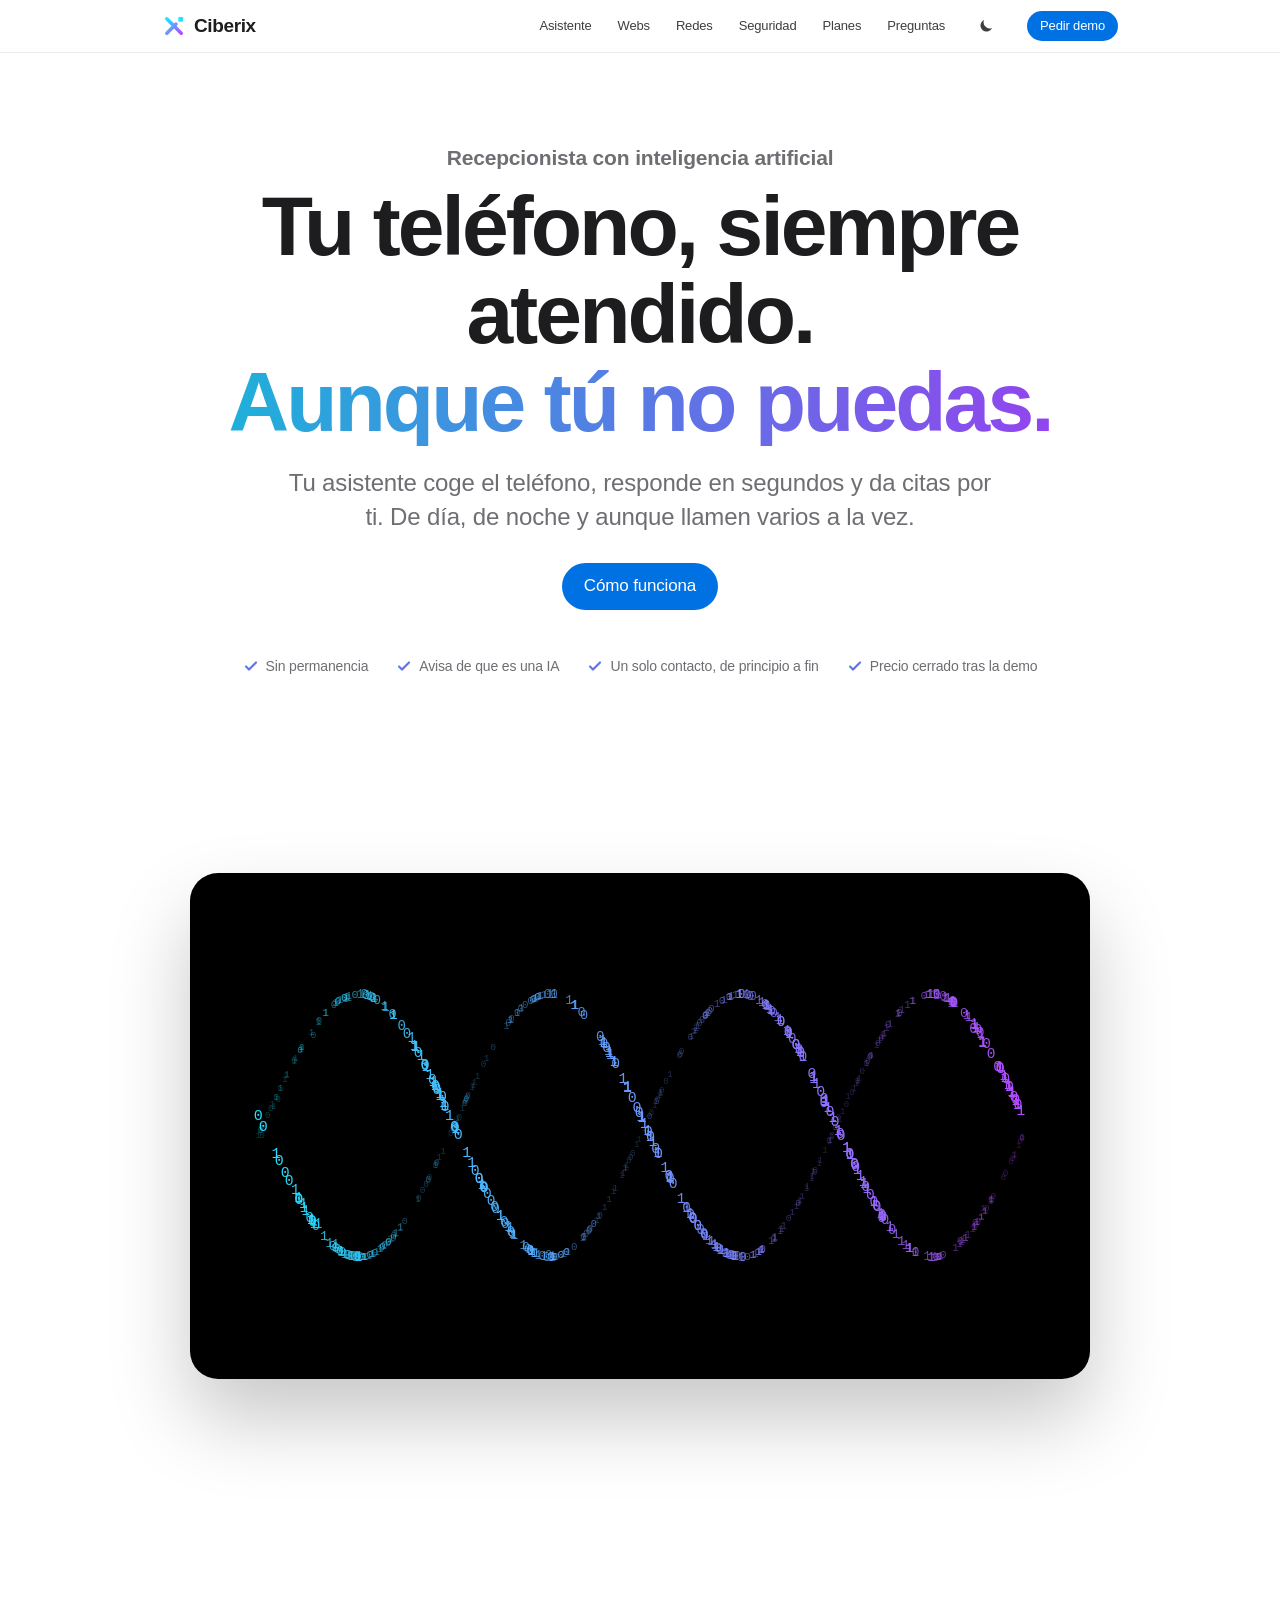
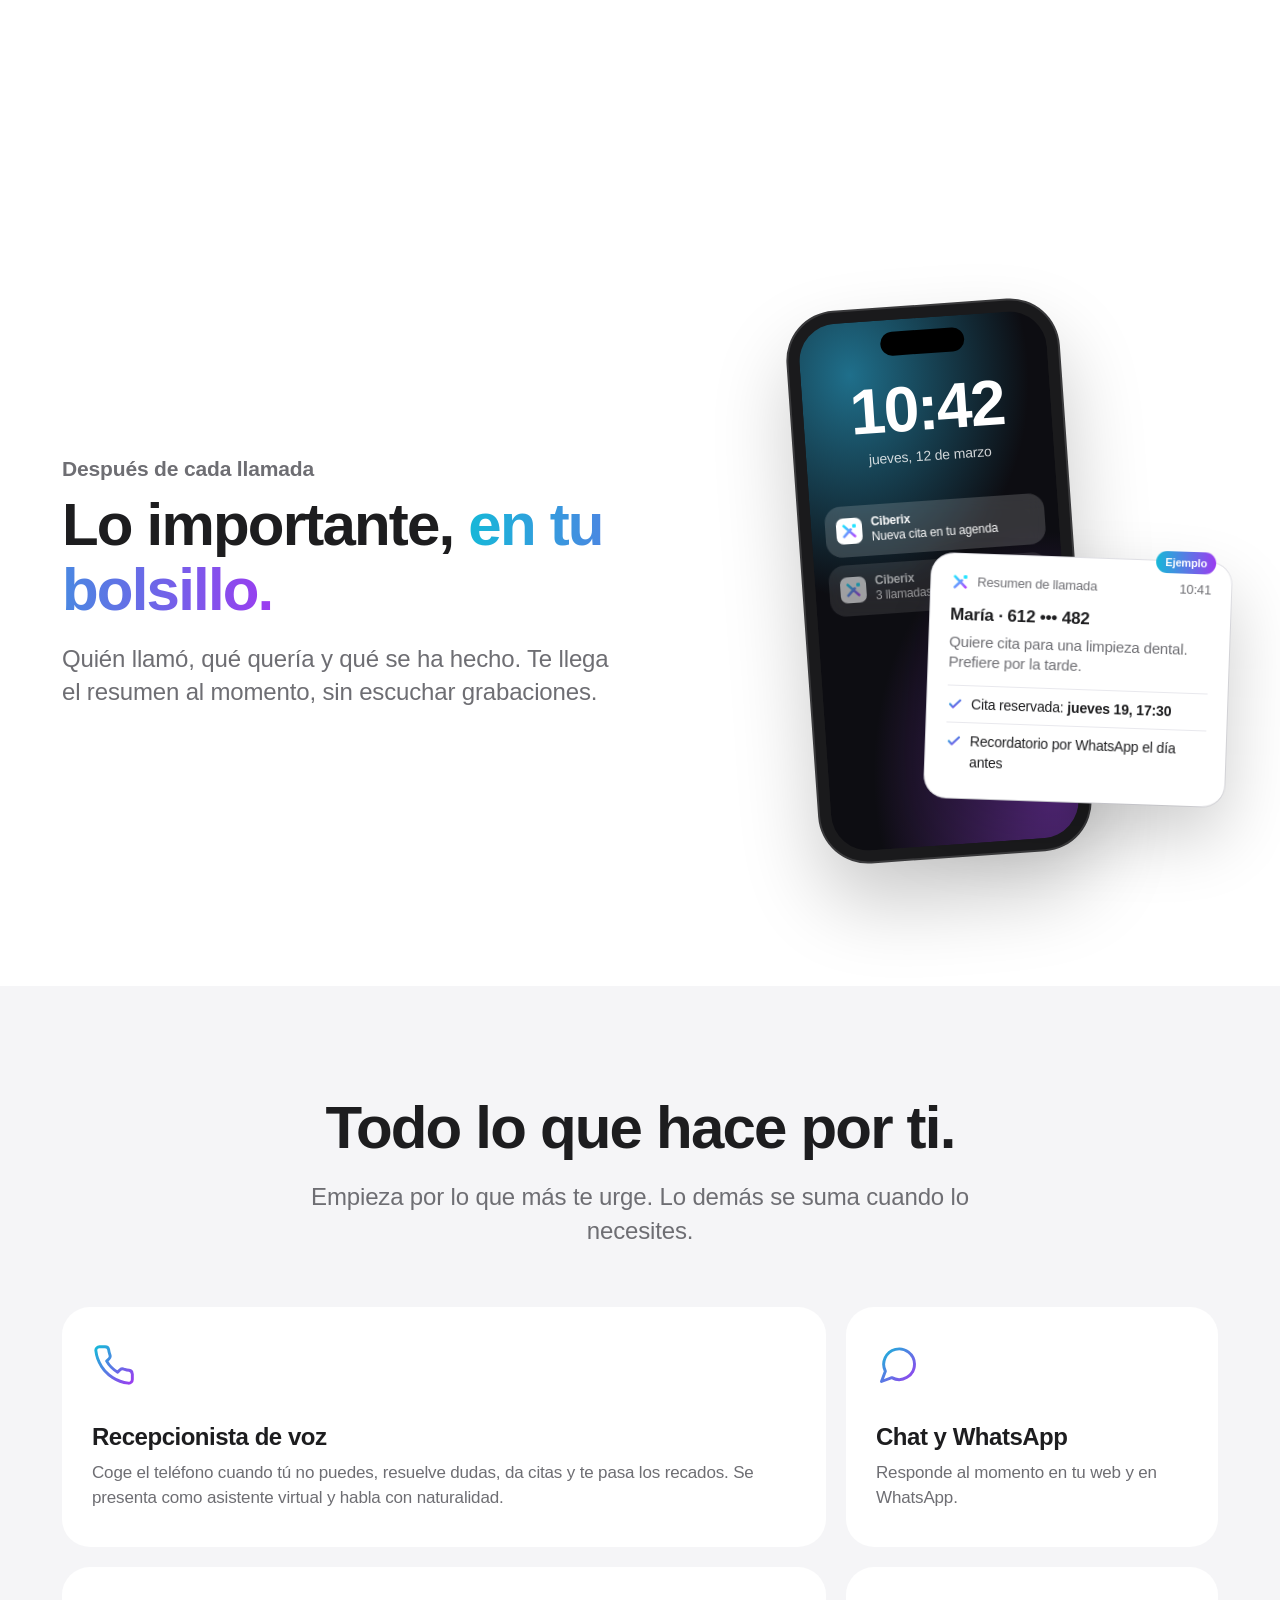
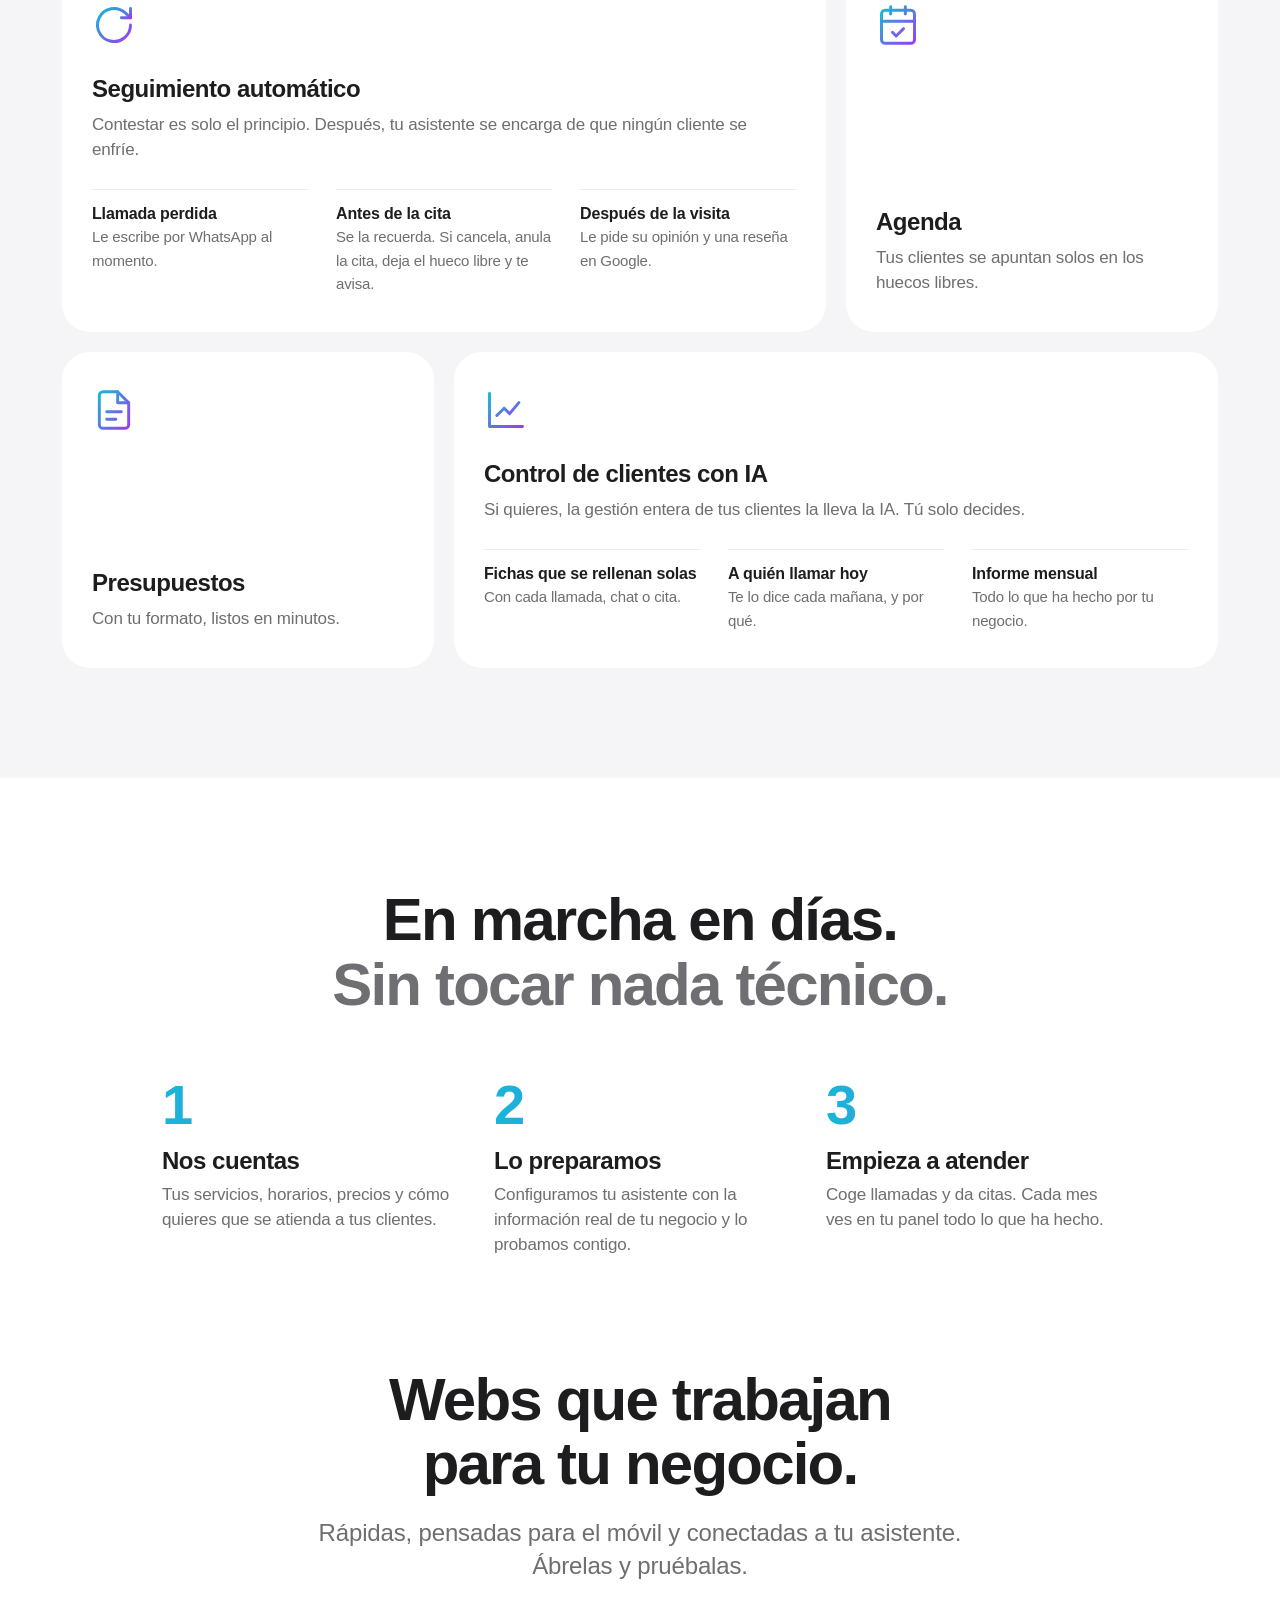
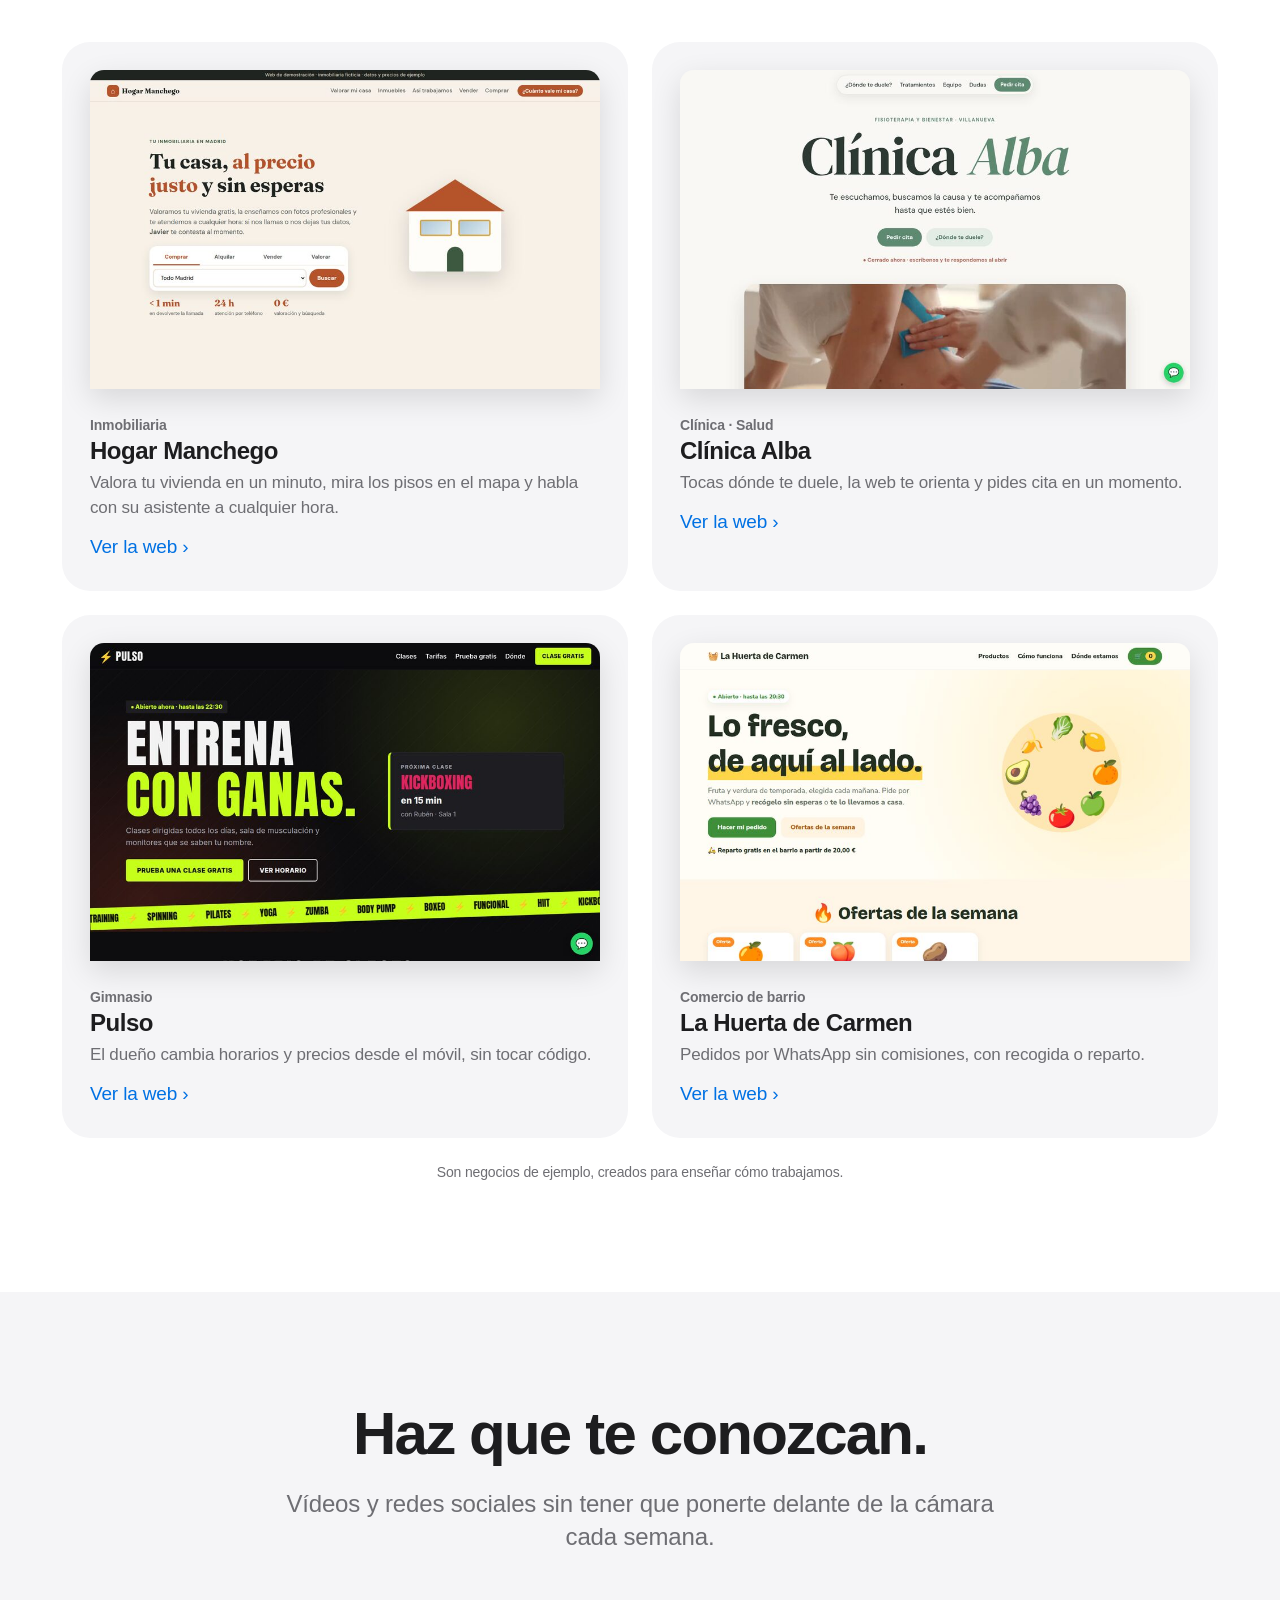
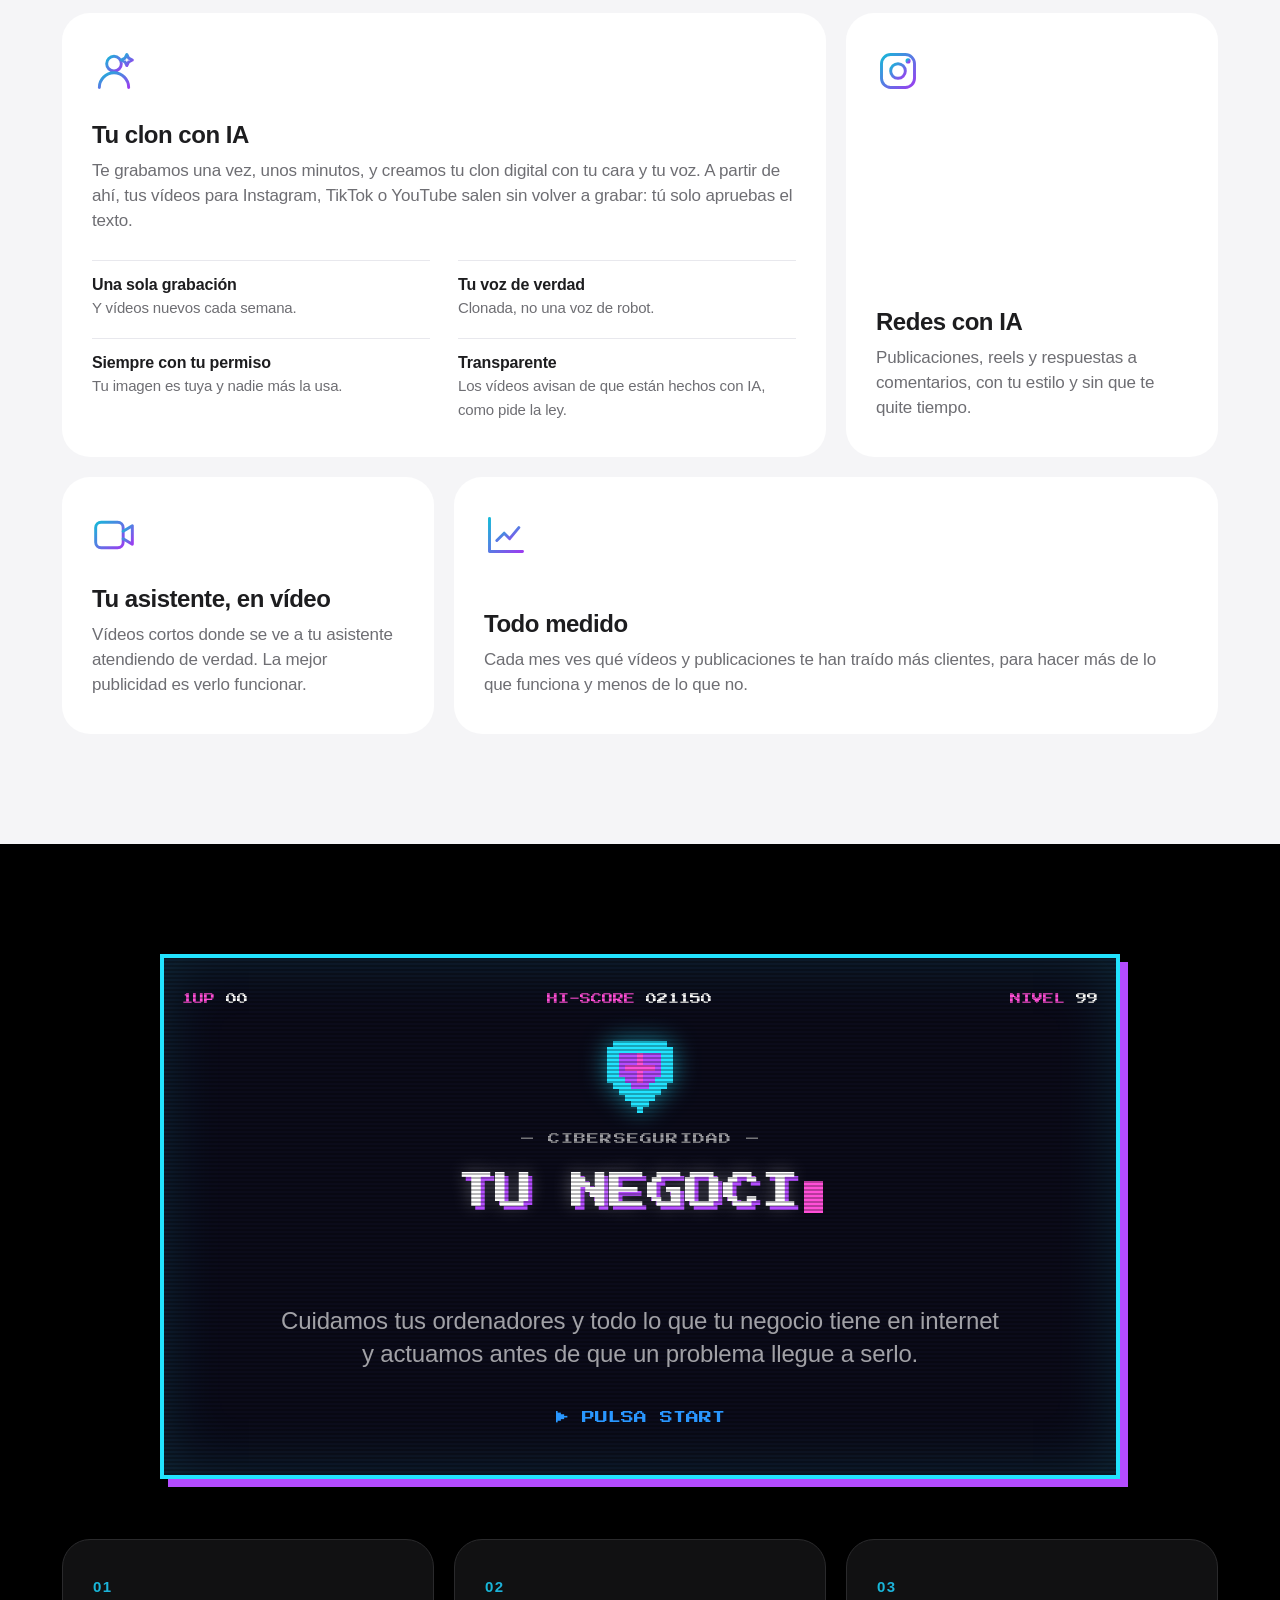
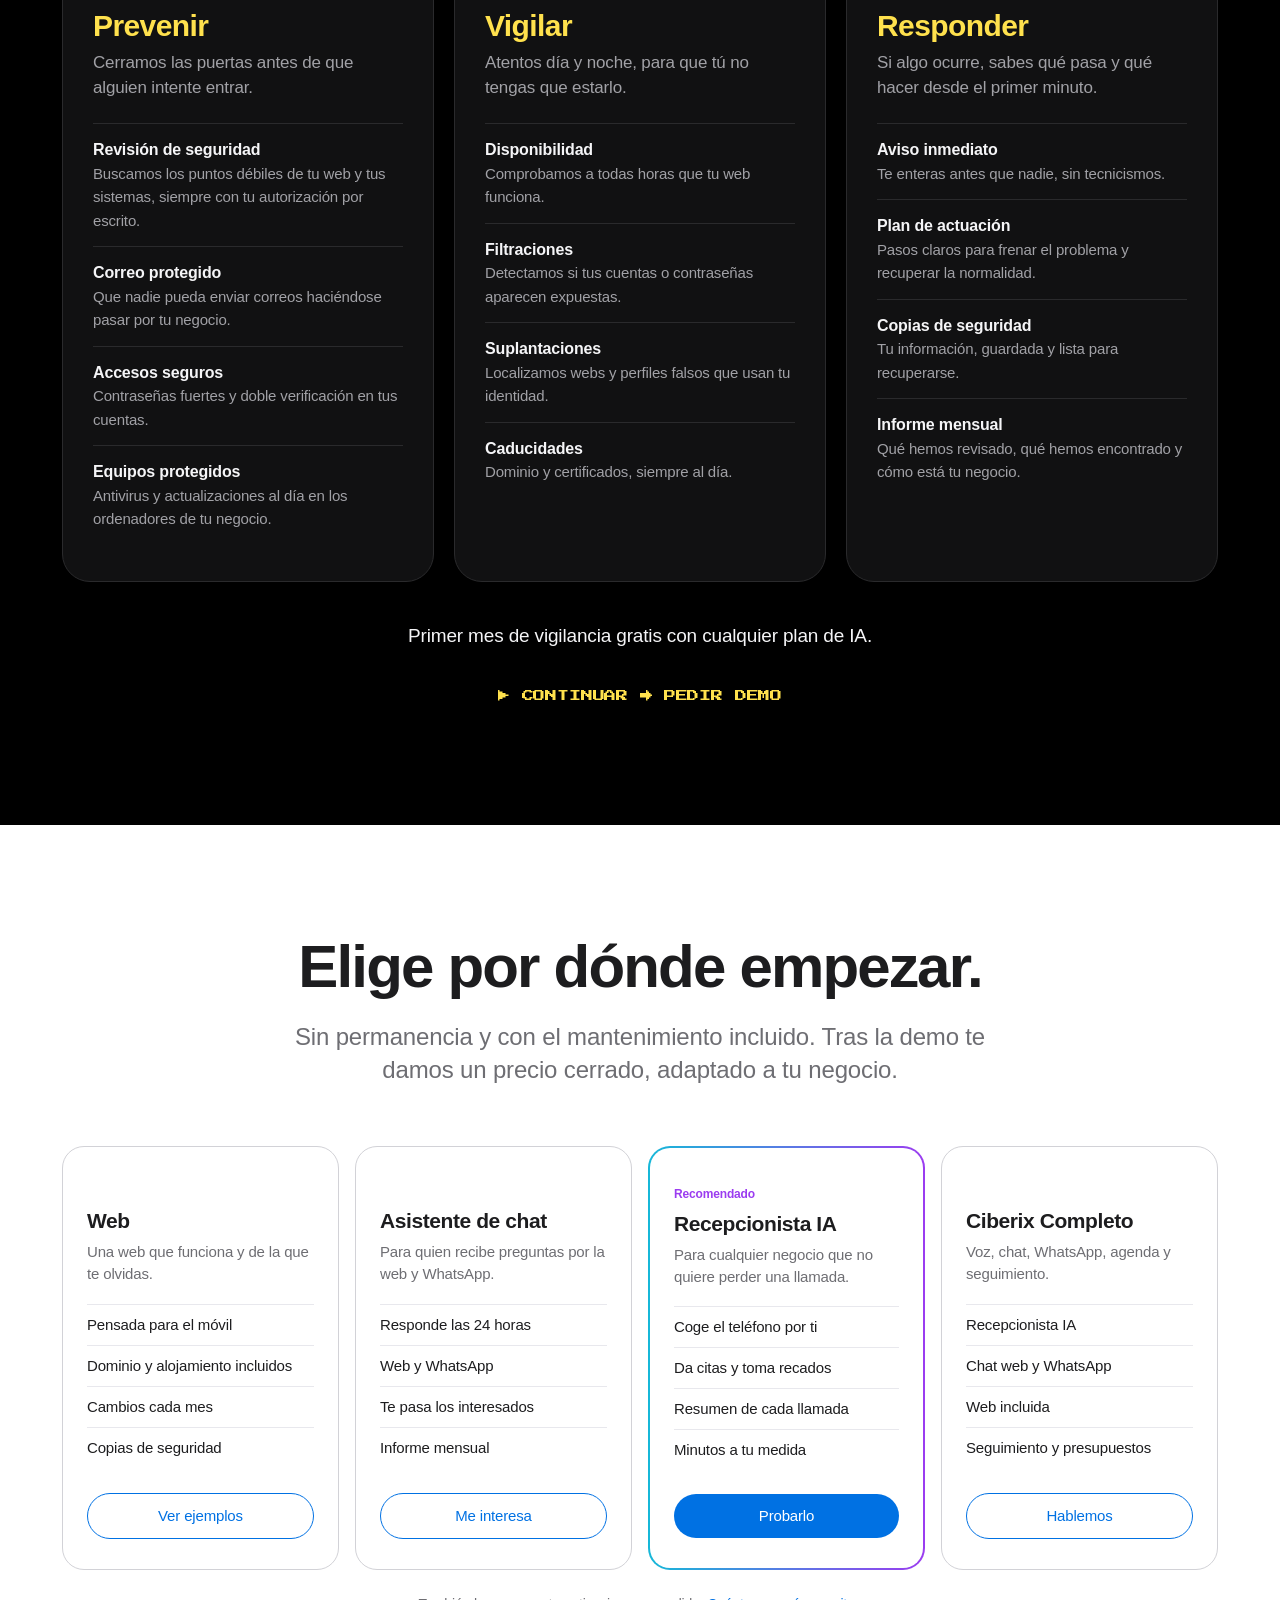
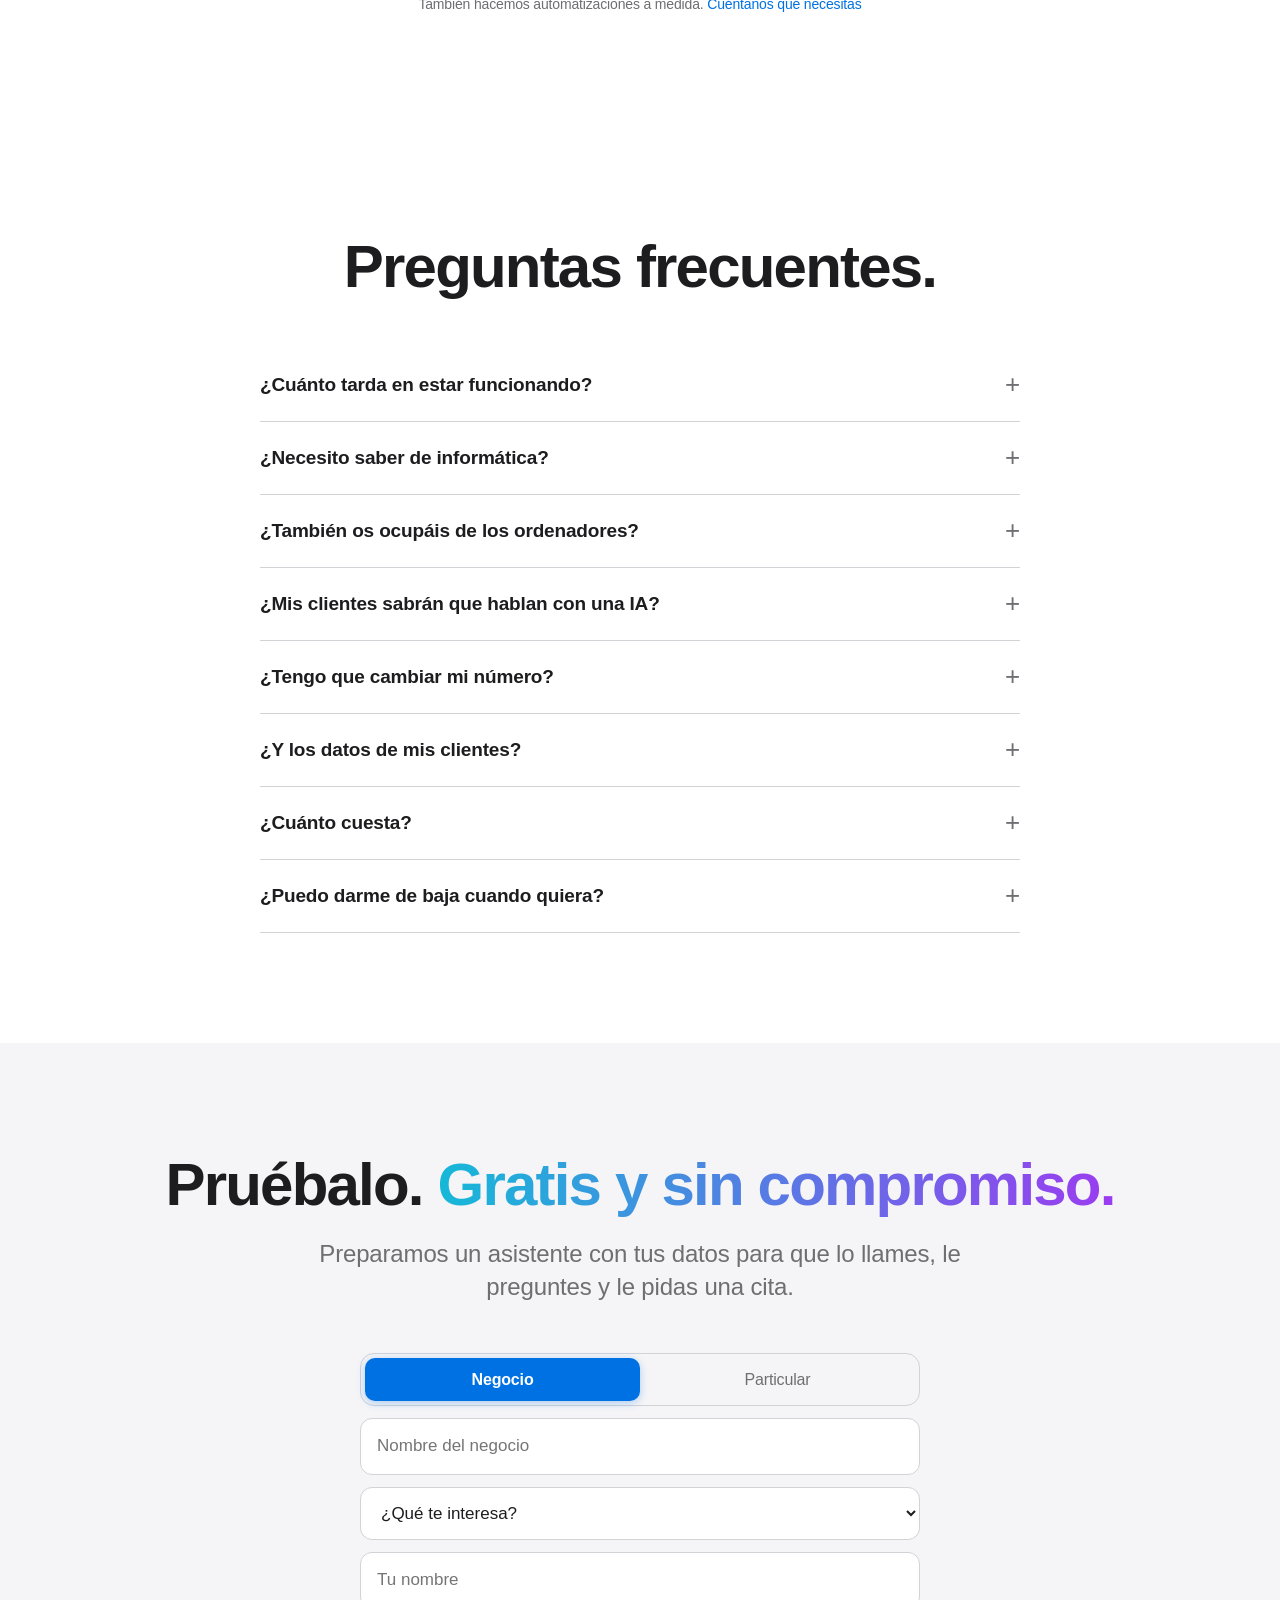
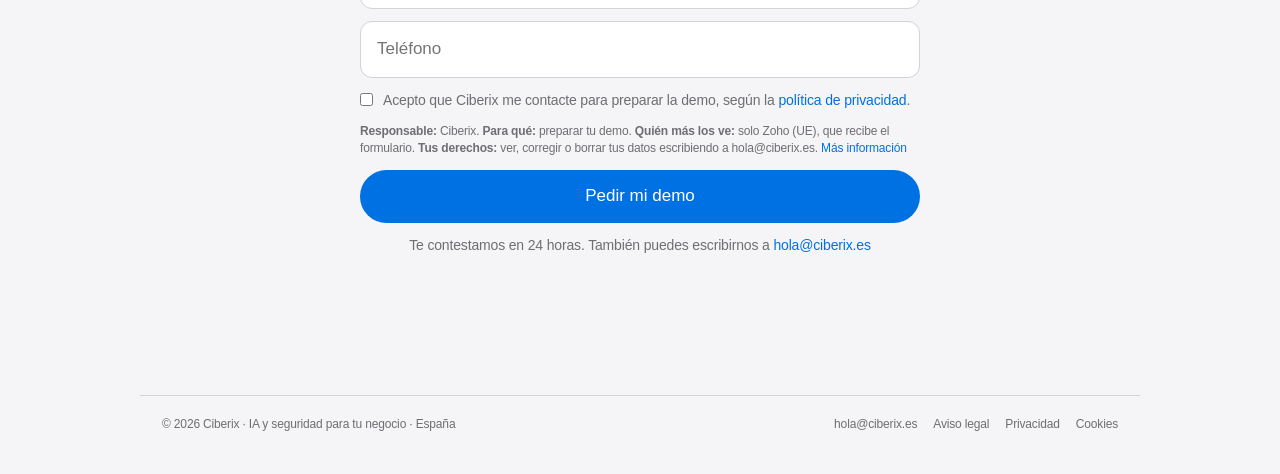
==== index.html @ 87752ed9 "Portada: un solo botón «Cómo funciona», sin repetir «Pedir demo»" ====
<!DOCTYPE html>
<html lang="es">
<head>
<meta charset="utf-8">
<meta name="viewport" content="width=device-width, initial-scale=1">
<script>/* Tema elegido antes (día/noche): se aplica antes de pintar para que no haya fogonazo */
try { var t = localStorage.getItem('tema'); if (t === 'dia' || t === 'noche') document.documentElement.dataset.tema = t; } catch (e) {}</script>
<title>Ciberix · IA y seguridad para tu negocio</title>
<meta name="description" content="Un asistente con inteligencia artificial que coge el teléfono, da citas y responde en segundos. Y la seguridad de tu negocio, vigilada.">
<!-- ⚠️ AL PUBLICAR: borrar la línea de abajo (noindex) para que Google la pueda encontrar -->
<meta name="robots" content="noindex">
<link rel="canonical" href="https://ciberix.es/">
<link rel="icon" href="favicon.ico">
<meta name="theme-color" content="#0f0c1e">
<!-- Vista previa al compartir el enlace (WhatsApp, Facebook, LinkedIn, X) -->
<meta property="og:type" content="website">
<meta property="og:locale" content="es_ES">
<meta property="og:site_name" content="Ciberix">
<meta property="og:url" content="https://ciberix.es/">
<meta property="og:title" content="Ciberix · IA y seguridad para tu negocio">
<meta property="og:description" content="Un asistente con inteligencia artificial que coge el teléfono, da citas y responde en segundos. Y la seguridad de tu negocio, vigilada.">
<meta property="og:image" content="https://ciberix.es/img/vista-previa.png">
<meta property="og:image:width" content="1200">
<meta property="og:image:height" content="630">
<meta property="og:image:alt" content="Logo de Ciberix: Tu teléfono, siempre atendido. Aunque tú no puedas.">
<meta name="twitter:card" content="summary_large_image">
<!-- Ficha para Google: qué es Ciberix (solo datos verdaderos) -->
<script type="application/ld+json">
{"@context":"https://schema.org","@type":"ProfessionalService","name":"Ciberix","url":"https://ciberix.es/","logo":"https://ciberix.es/img/simbolo.svg","image":"https://ciberix.es/img/vista-previa.png","email":"hola@ciberix.es","description":"Asistentes de voz con inteligencia artificial, webs y ciberseguridad para negocios.","areaServed":"ES","inLanguage":"es"}
</script>
<style>
:root{
  --negro:#1d1d1f; --gris:#6e6e73; --claro:#f5f5f7; --blanco:#fff; --linea:#d2d2d7;
  --azul:#0071e3; --c1:#22e3ff; --c2:#b44cff;
  --grad:linear-gradient(90deg,#16b8d8,#9b3cf0);
  --enlace:#0071e3; --tarjeta:#fff; --linea-suave:#e8e8ed;
  --menu-fondo:rgba(255,255,255,.72); --menu-borde:rgba(0,0,0,.08);
  color-scheme:light;
}
/* 🌙 MODO NOCHE: sale solo si el aparato está en oscuro (salvo que el usuario elija día) o con el botón */
@media(prefers-color-scheme:dark){
  :root:not([data-tema="dia"]){
    --negro:#f5f5f7; --gris:#a1a1a6; --claro:#101012; --blanco:#000; --linea:#3a3a3c;
    --enlace:#2997ff; --tarjeta:#1c1c1e; --linea-suave:#2c2c2e;
    --menu-fondo:rgba(22,22,23,.72); --menu-borde:rgba(255,255,255,.1);
    color-scheme:dark;
  }
}
:root[data-tema="noche"]{
  --negro:#f5f5f7; --gris:#a1a1a6; --claro:#101012; --blanco:#000; --linea:#3a3a3c;
  --enlace:#2997ff; --tarjeta:#1c1c1e; --linea-suave:#2c2c2e;
  --menu-fondo:rgba(22,22,23,.72); --menu-borde:rgba(255,255,255,.1);
  color-scheme:dark;
}
*{box-sizing:border-box;margin:0;padding:0}
html{scroll-behavior:smooth}
body{font-family:-apple-system,BlinkMacSystemFont,"SF Pro Display","Inter","Ubuntu Sans","Segoe UI",Roboto,sans-serif;color:var(--negro);background:var(--blanco);-webkit-font-smoothing:antialiased;line-height:1.47;letter-spacing:-.01em}
a{color:var(--enlace);text-decoration:none}
a:hover{text-decoration:underline}
img{max-width:100%;display:block}
.wrap{max-width:1000px;margin:0 auto;padding:0 22px}
.ancho{max-width:1200px}
.grad{background:var(--grad);-webkit-background-clip:text;background-clip:text;color:transparent}

/* Menú */
.menu{position:sticky;top:0;z-index:50;background:var(--menu-fondo);backdrop-filter:saturate(180%) blur(20px);-webkit-backdrop-filter:saturate(180%) blur(20px);border-bottom:1px solid var(--menu-borde)}
.menu .wrap{display:flex;align-items:center;justify-content:space-between;height:52px;max-width:1000px}
.marca{display:flex;align-items:center;gap:8px;color:var(--negro);font-weight:700;font-size:19px;letter-spacing:-.02em}
.marca:hover{text-decoration:none}
.marca img{width:24px;height:24px}
.menu nav{display:flex;align-items:center;gap:26px}
.menu nav a{color:var(--negro);font-size:13px;opacity:.85}
.menu nav a:hover{opacity:1;text-decoration:none}
.menu nav a.pildora{opacity:1}
/* Enlaces del menú: en ordenador van en fila; en el móvil, dentro del panel del botón ☰ */
.enlaces-menu{display:contents}
.tema-texto,.hamburguesa{display:none}
@media(max-width:720px){
  .hamburguesa{display:flex;flex-direction:column;justify-content:center;gap:5px;width:34px;height:34px;padding:7px;margin-right:-7px;
    background:none;border:0;cursor:pointer}
  .hamburguesa span{display:block;height:2px;border-radius:2px;background:var(--negro);transition:transform .25s ease,opacity .2s ease}
  .menu-abierto .hamburguesa span:nth-child(1){transform:translateY(7px) rotate(45deg)}
  .menu-abierto .hamburguesa span:nth-child(2){opacity:0}
  .menu-abierto .hamburguesa span:nth-child(3){transform:translateY(-7px) rotate(-45deg)}
  .enlaces-menu{display:none;position:fixed;top:52px;left:0;right:0;flex-direction:column;padding:8px 22px 18px;background-color:var(--blanco)!important;
    background:var(--menu-fondo);backdrop-filter:saturate(180%) blur(20px);-webkit-backdrop-filter:saturate(180%) blur(20px);
    border-bottom:1px solid var(--menu-borde);box-shadow:0 20px 40px rgba(0,0,0,.12)}
  .menu-abierto .enlaces-menu{display:flex}
  .menu nav .enlaces-menu a,.tema-texto{display:block;font-size:20px;font-weight:600;opacity:1;padding:13px 0;
    border-bottom:0;color:var(--negro);text-align:left;
    background:linear-gradient(90deg,#16b8d8,#9b3cf0 70%,transparent) bottom left/100% 1px no-repeat}
  .tema-texto{background:none!important;border:0;border-bottom:0;font:inherit;font-size:20px;font-weight:600;cursor:pointer;color:var(--enlace)}
  .menu .tema{display:none}            /* en el móvil el día/noche va dentro del panel, con su texto */
}
@media(prefers-reduced-motion:reduce){.hamburguesa span{transition:none}}
/* Botón día/noche: luna de día, sol de noche */
.tema{background:none;border:0;padding:6px;margin:-6px 0;cursor:pointer;color:var(--negro);opacity:.85;display:flex;border-radius:50%}
.tema:hover{opacity:1;background:var(--linea-suave)}
.tema:focus-visible{outline:2px solid var(--enlace);outline-offset:2px}
.tema svg{width:18px;height:18px;fill:none;stroke:currentColor;stroke-width:1.8;stroke-linecap:round;stroke-linejoin:round}
.tema .luna{fill:currentColor;stroke:none}
.tema .sol{display:none}
.es-noche .tema .luna{display:none}
.es-noche .tema .sol{display:block}
@media(max-width:720px){.menu nav{gap:14px}}

/* Botones */
/* Botón: al pasar el ratón entra el degradado de Ciberix desde la izquierda (el efecto de ayer) */
.pildora{display:inline-block;background:var(--azul);color:#fff!important;border-radius:980px;padding:11px 22px;font-size:17px;font-weight:500;
  position:relative;overflow:hidden;isolation:isolate;transition:transform .2s ease,box-shadow .35s ease}
.pildora::before{content:"";position:absolute;inset:0;background:var(--grad);z-index:-1;
  transform:scaleX(0);transform-origin:left;transition:transform .45s cubic-bezier(.2,.8,.2,1)}
.pildora:hover{text-decoration:none;box-shadow:0 8px 24px rgba(155,60,240,.28)}
.pildora:hover::before{transform:scaleX(1)}
.pildora:active{transform:scale(.97)}
.menu .pildora{padding:5px 13px;font-size:13px}
/* Enlace: la flechita se desliza un poco */
.enlace{font-size:19px}
.enlace::after{content:"›";display:inline-block;margin-left:5px;transition:transform .25s ease}
.enlace:hover{text-decoration:none}
.enlace:hover::after{transform:translateX(4px)}
@media(prefers-reduced-motion:reduce){.pildora,.pildora::before,.enlace::after{transition:none}}
.botones{display:flex;gap:30px;justify-content:center;align-items:center;flex-wrap:wrap;margin-top:30px}
/* Resumen en el bolsillo: móvil + tarjeta flotante que sale de la pantalla */
.bolsillo .wrap{display:grid;grid-template-columns:1fr 1fr;gap:40px;align-items:center}
.bolsillo-texto .entrada{margin-left:0}
.bolsillo-escena{position:relative;display:flex;justify-content:center;padding:20px 0}
.movil{width:270px;height:550px;border-radius:48px;background:#1a1a1c;padding:11px;
  box-shadow:0 0 0 2px #3a3a3c,0 40px 80px rgba(0,0,0,.22);transform:rotate(-4deg)}
.pantalla{height:100%;border-radius:38px;overflow:hidden;position:relative;padding:58px 14px 0;text-align:center;color:#fff;
  background:radial-gradient(120% 70% at 20% 10%,#1f6f8b 0,transparent 60%),radial-gradient(120% 80% at 90% 90%,#5b2a86 0,transparent 60%),#0d0d12}
.isla{position:absolute;top:12px;left:50%;width:84px;height:24px;margin-left:-42px;border-radius:20px;background:#000}
.hora{font-size:64px;font-weight:600;letter-spacing:-.03em;line-height:1}
.fecha{font-size:14px;opacity:.8;margin:6px 0 34px}
.aviso{display:flex;gap:9px;align-items:center;text-align:left;background:rgba(255,255,255,.16);backdrop-filter:blur(10px);
  -webkit-backdrop-filter:blur(10px);border-radius:16px;padding:10px 11px;font-size:12px;line-height:1.3;margin-bottom:8px}
.aviso img{width:26px;height:26px;background:#fff;border-radius:7px;padding:4px;flex:none}
.aviso b{display:block}
.aviso.tenue{opacity:.6}
.tarjeta-flotante{position:absolute;right:-10px;top:46%;width:300px;background:var(--tarjeta);color:var(--negro);border-radius:22px;
  padding:18px 20px;box-shadow:0 30px 70px rgba(0,0,0,.2),0 0 0 1px var(--linea-suave);transform:rotate(2deg);
  animation:flotar 6s ease-in-out infinite;text-align:left}
@keyframes flotar{0%,100%{transform:rotate(2deg) translateY(0)}50%{transform:rotate(2deg) translateY(-12px)}}
.tf-cabecera{display:flex;align-items:center;gap:8px;font-size:13px;color:var(--gris);margin-bottom:12px}
.tf-cabecera img{width:18px;height:18px}
.tf-cabecera time{margin-left:auto}
.tf-quien{font-weight:700;font-size:17px}
.tf-motivo{font-size:15px;color:var(--gris);margin:4px 0 12px;line-height:1.35}
.tf-hecho{display:flex;gap:8px;align-items:flex-start;font-size:14px;padding:8px 0;border-top:1px solid var(--linea-suave)}
.tf-hecho svg{width:16px;height:16px;margin-top:2px;fill:none;stroke:url(#g1);stroke-width:2.2;stroke-linecap:round;stroke-linejoin:round;flex:none}
.tf-ejemplo{position:absolute;top:-10px;right:16px;font-size:11px;font-weight:600;background:var(--grad);color:#fff;padding:3px 9px;border-radius:20px}
@media(max-width:860px){
  .bolsillo .wrap{grid-template-columns:1fr;text-align:center}
  .bolsillo-texto .entrada{margin-left:auto}
  .bolsillo-escena{flex-direction:column;align-items:center}
  .movil{width:230px;height:470px}
  .hora{font-size:54px}
  .tarjeta-flotante{position:relative;right:auto;top:auto;margin-top:-170px;width:min(300px,88vw)}
}
@media(prefers-reduced-motion:reduce){.tarjeta-flotante{animation:none}}
/* 🕹️ Seguridad: pantalla de máquina recreativa */
@font-face{font-family:"Pixel";src:url("fuentes/PressStart2P.ttf") format("truetype");font-display:swap}
.arcade{position:relative;max-width:960px;margin:0 auto 10px;padding:34px 18px 40px;background:#0b0b1a;color:#fff;
  border:4px solid #22e3ff;box-shadow:8px 8px 0 #b44cff,0 0 60px rgba(34,227,255,.15) inset;overflow:hidden}
.arcade::after{content:"";position:absolute;inset:0;pointer-events:none;
  background:repeating-linear-gradient(0deg,rgba(0,0,0,.28) 0 2px,transparent 2px 4px)}   /* rayas de tele antigua */
.arcade-marcador,.arcade-ante,.arcade-titulo,.arcade-start{font-family:"Pixel",monospace;-webkit-font-smoothing:none;letter-spacing:0}
.arcade-marcador{display:flex;justify-content:space-between;gap:10px;flex-wrap:wrap;font-size:11px;color:#ff4fd8;margin-bottom:26px}
.arcade-marcador b{color:#fff;font-weight:400}
.arcade-escudo{width:66px;height:78px;display:block;margin:0 auto 18px;filter:drop-shadow(0 0 12px rgba(34,227,255,.6));
  animation:arcadeFlota 1.2s steps(2) infinite}
@keyframes arcadeFlota{50%{transform:translateY(-4px)}}
.arcade-ante{font-size:12px;color:#a1a1a6;letter-spacing:.1em;margin:0 0 14px}
.arcade-titulo{font-size:clamp(18px,3.4vw,38px);line-height:1.6;min-height:3.2em;margin:0;font-weight:400;
  color:#fff;text-shadow:4px 4px 0 #b44cff,0 0 18px rgba(255,255,255,.35)}
.arcade-titulo .px{color:#22e3ff;text-shadow:4px 4px 0 #ff4fd8,0 0 22px rgba(34,227,255,.7)}
.arcade-cursor{display:inline-block;width:.5em;height:.85em;background:#ff4fd8;margin-left:.15em;vertical-align:-.05em;
  animation:arcadeParpadeo 1s steps(1) infinite}
.arcade .entrada{color:#c9d6e3;position:relative;z-index:1}
.arcade-start{display:inline-block;font-size:13px;color:#ffe14d;margin-top:30px;padding:8px 4px;text-decoration:none;
  position:relative;z-index:1;animation:arcadeParpadeo 1s steps(1) infinite}
.arcade-start:hover,.arcade-start:focus-visible{animation:none;color:#fff;text-shadow:2px 2px 0 #ff4fd8}
@keyframes arcadeParpadeo{50%{opacity:0}}
#nivel1{scroll-margin-top:70px}   /* que el menú fijo no tape el 01 al pulsar START */
.oscuro .arcade-continuar{display:inline-block;font-family:"Pixel",monospace;-webkit-font-smoothing:none;font-size:12px;color:#ffe14d;
  margin-top:28px;padding:8px 4px;text-decoration:none;line-height:1.8}
.oscuro .arcade-continuar:hover,.oscuro .arcade-continuar:focus-visible{color:#fff;text-shadow:2px 2px 0 #ff4fd8}
@media(max-width:620px){.oscuro .arcade-continuar{font-size:10px}}
@media(prefers-reduced-motion:reduce){.arcade-escudo,.arcade-cursor,.arcade-start{animation:none}}
@media(max-width:620px){.arcade{padding:24px 14px 30px}.arcade-marcador{font-size:9px;margin-bottom:18px}.arcade-ante{font-size:10px}}

/* Franja de confianza bajo la portada */
.confianza{list-style:none;display:flex;flex-wrap:wrap;justify-content:center;gap:10px 28px;margin-top:46px;font-size:14px;color:var(--gris)}
.confianza li{display:flex;align-items:center;gap:7px}
.confianza svg{width:16px;height:16px;fill:none;stroke:url(#g1);stroke-width:2.2;stroke-linecap:round;stroke-linejoin:round;flex:none}
@media(max-width:620px){.confianza{flex-direction:column;align-items:center;gap:8px;margin-top:36px}}

/* Bloques */
section{padding:110px 0}
.centro{text-align:center}
.antetitulo{font-size:21px;font-weight:600;color:var(--gris);margin-bottom:8px}
h1{font-size:clamp(44px,8vw,84px);line-height:1.05;letter-spacing:-.035em;font-weight:700}
h2{font-size:clamp(36px,5.6vw,60px);line-height:1.07;letter-spacing:-.03em;font-weight:700}
h3{font-size:24px;line-height:1.17;letter-spacing:-.02em;font-weight:700}
.entrada{font-size:clamp(19px,2.4vw,24px);color:var(--gris);max-width:720px;margin:20px auto 0;line-height:1.38}
.oscuro{background:#000;color:#f5f5f7}
.oscuro .entrada,.oscuro .gris{color:#a1a1a6}
.oscuro a{color:#2997ff}
.gris-fondo{background:var(--claro)}

/* Hero */
.hero{padding:90px 0 0;overflow:hidden}
.hero h1 .grad{display:block}

/* Recuadro que crece al bajar. Dentro, como si fuera un vídeo: el logo vivo */
.pista-logo{height:300vh;position:relative;padding:0}
.marco-logo{position:sticky;top:0;height:100vh;display:flex;align-items:center;justify-content:center;overflow:hidden}
.ventana{position:relative;width:min(900px,90vw);height:min(506px,50.6vw);background:#000;border-radius:28px;overflow:hidden;box-shadow:0 40px 80px rgba(0,0,0,.22);will-change:width,height}
.ventana canvas,#logoCentro,.frase{position:absolute;left:50%;top:50%;transform:translate(-50%,-50%)}
.ventana canvas{width:100vw;height:100vh}
#logoCentro{text-align:center;opacity:0;transition:opacity 1.1s ease}
#logoCentro img{width:150px;height:150px;margin:0 auto}
#logoCentro p{color:#f5f5f7;font-size:44px;font-weight:700;letter-spacing:-.03em;margin-top:14px}
.frase{width:min(1000px,92vw);text-align:center;color:#f5f5f7;opacity:0;pointer-events:none}
.sin-efecto{display:none}
.frase .entrada{color:#a1a1a6}
.frase .cifras{margin-top:50px}
#fraseResto{opacity:0}
@media(max-width:620px){.frase .cifras{grid-template-columns:repeat(3,1fr);gap:10px;margin-top:30px}.frase .cifra b{font-size:34px}.frase .cifra span{font-size:12px;display:block}.frase h2{font-size:32px}.frase .entrada{font-size:16px}}
@media(max-width:620px){#logoCentro img{width:100px;height:100px}#logoCentro p{font-size:32px}}
@media(prefers-reduced-motion:reduce){.pista-logo{height:auto;padding:40px 0}.marco-logo{position:static;height:auto}.ventana canvas,.frase{display:none}#logoCentro{opacity:1;transition:none}.sin-efecto{display:block}}

/* Cifras */
.cifras{display:grid;grid-template-columns:repeat(3,1fr);gap:20px;margin-top:70px}
.cifra b{display:block;font-size:clamp(48px,7vw,80px);letter-spacing:-.04em;line-height:1}
.cifra span{color:#a1a1a6;font-size:17px}
@media(max-width:620px){.cifras{grid-template-columns:1fr;gap:40px}}

/* Rejilla de tarjetas */
.rejilla{display:grid;grid-template-columns:repeat(3,1fr);gap:20px;margin-top:60px}
.tarjeta{background:var(--tarjeta);border-radius:28px;padding:36px 30px;min-height:240px;display:flex;flex-direction:column}
.gris-fondo .tarjeta{background:var(--tarjeta)}
.tarjeta.grande{grid-column:span 2}
.tarjeta p{color:var(--gris);font-size:17px;margin-top:10px}
.tarjeta .icono{width:44px;height:44px;margin-bottom:auto;padding-bottom:28px;box-sizing:content-box}
.lista-seguimiento{list-style:none;display:grid;grid-template-columns:1fr 1fr;gap:18px 28px;margin-top:26px}
.lista-seguimiento.tres{grid-template-columns:repeat(3,1fr)}
.lista-seguimiento li{border-top:1px solid var(--linea-suave);padding-top:12px}
.lista-seguimiento b{display:block;font-size:16px}
.lista-seguimiento span{color:var(--gris);font-size:15px}
@media(max-width:820px){.rejilla{grid-template-columns:1fr}.tarjeta.grande{grid-column:auto}.lista-seguimiento,.lista-seguimiento.tres{grid-template-columns:1fr}}

/* Pasos */
.pasos{display:grid;grid-template-columns:repeat(3,1fr);gap:40px;margin-top:60px;text-align:left}
.paso .num{font-size:56px;font-weight:700;letter-spacing:-.04em;line-height:1;margin-bottom:14px}
.paso p{color:var(--gris);font-size:17px;margin-top:8px}
@media(max-width:720px){.pasos{grid-template-columns:1fr}}

/* Webs */
.webs{display:grid;grid-template-columns:repeat(2,1fr);gap:24px;margin-top:60px}
.web{background:var(--claro);border-radius:28px;overflow:hidden;display:flex;flex-direction:column}
.web .foto{padding:28px 28px 0}
.web .foto img{border-radius:14px 14px 0 0;box-shadow:0 10px 30px rgba(0,0,0,.12);aspect-ratio:16/10;object-fit:cover;object-position:top}
.web .texto{padding:24px 28px 30px}
.web .tipo{font-size:14px;color:var(--gris);font-weight:600}
.web p{color:var(--gris);font-size:17px;margin:6px 0 12px}
.nota{color:var(--gris);font-size:14px;text-align:center;margin-top:24px}
@media(max-width:720px){.webs{grid-template-columns:1fr}}

/* Seguridad */
.regalo{margin-top:40px;font-size:19px}
.pilares{display:grid;grid-template-columns:repeat(3,1fr);gap:20px;margin-top:60px}
.pilar{background:rgba(22,22,23,.8);-webkit-backdrop-filter:blur(8px);backdrop-filter:blur(8px);border:1px solid #2a2a2c;border-radius:28px;padding:36px 30px}
#seguridad{position:relative;overflow:hidden}
/* Punto de mira propio para "cazar" las X (círculo con marcas y punto rojo) */
#seguridad,#seguridad *{cursor:url("data:image/svg+xml,%3Csvg xmlns='http://www.w3.org/2000/svg' width='32' height='32'%3E%3Ccircle cx='16' cy='16' r='10' fill='none' stroke='%2322e3ff' stroke-width='1.6'/%3E%3Cpath d='M16 1v8M16 23v8M1 16h8M23 16h8' stroke='%23b44cff' stroke-width='1.6'/%3E%3Ccircle cx='16' cy='16' r='1.8' fill='%23ff3b5c'/%3E%3C/svg%3E") 16 16,crosshair}

/* En el móvil no hay cursor: al tocar aparece el punto de mira un momento */
.mira{position:absolute;width:44px;height:44px;margin:-22px 0 0 -22px;z-index:3;pointer-events:none;background:url("data:image/svg+xml,%3Csvg xmlns='http://www.w3.org/2000/svg' width='32' height='32'%3E%3Ccircle cx='16' cy='16' r='10' fill='none' stroke='%2322e3ff' stroke-width='1.6'/%3E%3Cpath d='M16 1v8M16 23v8M1 16h8M23 16h8' stroke='%23b44cff' stroke-width='1.6'/%3E%3Ccircle cx='16' cy='16' r='1.8' fill='%23ff3b5c'/%3E%3C/svg%3E") center/contain no-repeat;animation:mira .45s ease-out forwards}
@keyframes mira{0%{transform:scale(1.6);opacity:0}30%{transform:scale(1);opacity:1}100%{transform:scale(.9);opacity:0}}
@media(prefers-reduced-motion:reduce){.mira{animation:none;opacity:0}}
#seguridad .banco{position:absolute;inset:0;width:100%;height:100%;z-index:2;pointer-events:none}   /* encima del contenido, pero deja pasar los clics */
#seguridad>.wrap{position:relative;z-index:1}
.paso-seg{font-size:15px;font-weight:700;letter-spacing:.1em;margin-bottom:10px}
.pilar h3{font-size:30px;color:#ffe14d}
.pilar .resumen{color:#a1a1a6;font-size:17px;margin:8px 0 22px}
.pilar ul{list-style:none}
.pilar li{border-top:1px solid #2a2a2c;padding:14px 0}
.pilar li b{display:block;font-size:16px;color:#f5f5f7}
.pilar li span{color:#a1a1a6;font-size:15px}
@media(max-width:900px){.pilares{grid-template-columns:1fr}}

/* Planes */
.planes{display:grid;grid-template-columns:repeat(4,1fr);gap:16px;margin-top:60px}
.plan{border:1px solid var(--linea);border-radius:22px;padding:30px 24px;display:flex;flex-direction:column;background:var(--tarjeta)}
.plan.destacado{border:2px solid transparent;background:linear-gradient(var(--tarjeta),var(--tarjeta)) padding-box,var(--grad) border-box}
.plan .eti{font-size:12px;font-weight:600;color:#9b3cf0;margin-bottom:8px;min-height:16px}
.plan h3{font-size:21px}
.plan>p{color:var(--gris);font-size:15px;margin:8px 0 18px}
.plan ul{list-style:none;font-size:15px;margin-bottom:24px;flex:1}
.plan li{padding:9px 0;border-top:1px solid var(--linea-suave)}
.plan .pildora{text-align:center;font-size:15px}
.plan .pildora.sec{background:transparent;color:var(--enlace)!important;border:1px solid var(--enlace)}
.plan .pildora.sec{transition:transform .2s ease,box-shadow .35s ease,color .3s ease,border-color .3s ease}
.plan .pildora.sec:hover{color:#fff!important;border-color:transparent}
@media(max-width:960px){.planes{grid-template-columns:repeat(2,1fr)}}
@media(max-width:560px){.planes{grid-template-columns:1fr}}

/* Preguntas */
.preguntas{max-width:760px;margin:50px auto 0}
details{border-bottom:1px solid var(--linea)}
summary{list-style:none;cursor:pointer;padding:22px 0;font-size:19px;font-weight:600;display:flex;justify-content:space-between;gap:20px}
summary::-webkit-details-marker{display:none}
summary::after{content:"+";font-weight:300;font-size:26px;line-height:1;color:var(--gris);transition:transform .25s}
details[open] summary::after{transform:rotate(45deg)}
details p{color:var(--gris);font-size:17px;padding:0 0 22px}

/* Formulario */
form{max-width:560px;margin:50px auto 0;display:grid;gap:12px}
input,select{width:100%;font:inherit;font-size:17px;padding:15px 16px;border:1px solid var(--linea);border-radius:12px;background:var(--tarjeta);color:var(--negro)}
input:focus,select:focus{outline:none;border-color:var(--azul);box-shadow:0 0 0 4px rgba(0,113,227,.15)}
.tipo-cliente{display:grid;grid-template-columns:1fr 1fr;padding:4px;border-radius:14px;background:var(--claro);border:1px solid var(--linea)}
.tipo-cliente input{position:absolute;opacity:0;pointer-events:none;width:auto}
.tipo-cliente span{display:block;padding:10px;border-radius:10px;font-size:16px;color:var(--gris);cursor:pointer;transition:background .2s,color .2s}
.tipo-cliente input:checked+span{background:var(--azul);color:#fff;font-weight:600;box-shadow:0 2px 8px rgba(0,113,227,.3)}
.tipo-cliente input:focus-visible+span{outline:2px solid var(--azul)}
.casilla{display:flex;gap:10px;align-items:flex-start;font-size:14px;color:var(--gris);text-align:left}
.casilla input{width:auto;margin-top:3px}
form .pildora{border:0;cursor:pointer;font:inherit;font-size:17px;padding:14px}
.pequeno{font-size:14px;color:var(--gris);text-align:center}
.info-datos{font-size:12px;text-align:left;line-height:1.45}
.trampa{position:absolute!important;left:-9999px;width:1px;height:1px;opacity:0}
.gracias{font-size:21px;line-height:1.4;text-align:center;padding:30px 20px;border-radius:22px;background:var(--tarjeta);
  box-shadow:0 0 0 1px var(--linea-suave)}
form button:disabled{opacity:.6;cursor:wait}
/* Ventana del formulario: se abre encima sin mover la página (en el móvil sube desde abajo) */
.ventana-demo{margin:auto;width:min(600px,calc(100% - 32px));max-height:calc(100dvh - 40px);overflow:auto;border:0;border-radius:28px;
  padding:44px 34px 30px;background:var(--blanco);color:var(--negro);text-align:center;box-shadow:0 30px 80px rgba(0,0,0,.35)}
.ventana-demo::backdrop{background:rgba(0,0,0,.45);backdrop-filter:blur(6px);-webkit-backdrop-filter:blur(6px)}
.ventana-demo[open]{animation:vdEntra .32s cubic-bezier(.2,.8,.2,1)}
@keyframes vdEntra{from{opacity:0;transform:translateY(24px) scale(.98)}}
.ventana-demo h2{font-size:clamp(28px,5vw,40px);line-height:1.1;margin:0 0 10px}
.ventana-demo .entrada{font-size:17px;color:var(--gris);margin:0}
.ventana-demo form{margin-top:26px}
.vd-cerrar{position:absolute;top:14px;right:14px;width:38px;height:38px;border-radius:50%;border:0;cursor:pointer;
  background:var(--claro);color:var(--negro);font-size:18px;line-height:1}
.vd-cerrar:hover,.vd-cerrar:focus-visible{background:var(--linea-suave,#ddd)}
html.vd-abierta{overflow:hidden}
@media(max-width:620px){
  .ventana-demo{width:100%;max-width:100%;margin:auto 0 0;border-radius:24px 24px 0 0;padding:40px 20px 24px;max-height:92dvh}
  .ventana-demo[open]{animation:vdSube .32s cubic-bezier(.2,.8,.2,1)}
  @keyframes vdSube{from{transform:translateY(100%)}}
}
@media(prefers-reduced-motion:reduce){.ventana-demo[open]{animation:none}}
html.retro .ventana-demo{background:#12122a;color:#e8f6ff;border-radius:0;box-shadow:6px 6px 0 #ff4fd8}

/* Pie */
footer{background:var(--claro);font-size:12px;color:var(--gris);padding:30px 0 40px}
footer .wrap{display:flex;justify-content:space-between;gap:20px;flex-wrap:wrap;border-top:1px solid var(--linea);padding-top:20px}
footer a{color:var(--gris);margin-left:16px}

/* Aparecer al bajar */
.aparece{opacity:0;transform:translateY(30px);transition:opacity .9s ease,transform .9s ease}
.aparece.ya{opacity:1;transform:none}
@media(prefers-reduced-motion:reduce){.aparece{opacity:1;transform:none;transition:none}html{scroll-behavior:auto}}

/* 🎮 MODO RETRO (secreto): código Konami ↑↑↓↓←→←→ B A · en el móvil: deslizar igual + 2 toques */
:root.retro{
  --negro:#e8f6ff; --gris:#9fb3c8; --claro:#14142b; --blanco:#0b0b1a; --linea:#22e3ff;
  --azul:#b44cff; --grad:linear-gradient(90deg,#22e3ff 0 50%,#ff4fd8 50% 100%);
}
html.retro body{font-family:"Courier New",ui-monospace,"DejaVu Sans Mono",monospace;-webkit-font-smoothing:none;background:#0b0b1a}
html.retro *{border-radius:0!important}
html.retro .aparece{opacity:1!important;transform:none!important;transition:none!important}  /* en 8 bits no hay fundidos */
html.retro .menu{background:rgba(11,11,26,.92);border-bottom:4px solid #22e3ff}
html.retro .enlaces-menu{background:#0b0b1a;border-bottom:4px solid #22e3ff}
html.retro section,html.retro .oscuro,html.retro .gris-fondo,html.retro footer{background:#0b0b1a!important;color:#e8f6ff}
html.retro .gris-fondo{background:#12122a!important}
html.retro h1,html.retro h2,html.retro h3{text-transform:uppercase;letter-spacing:.02em;text-shadow:4px 4px 0 #b44cff}
html.retro .grad{background:none;color:#22e3ff;-webkit-text-fill-color:#22e3ff;text-shadow:4px 4px 0 #ff4fd8}
html.retro .paso-seg{text-shadow:2px 2px 0 #ff4fd8}
html.retro .tarjeta,html.retro .plan,html.retro .web,html.retro .pilar,html.retro .paso,html.retro .tarjeta-flotante{
  background:#14142b!important;border:4px solid #22e3ff!important;box-shadow:6px 6px 0 #b44cff!important;backdrop-filter:none!important}
html.retro .pildora{background:#7a1fd6;box-shadow:4px 4px 0 #22e3ff;font-family:inherit;font-weight:700;text-transform:uppercase;
  text-shadow:2px 2px 0 #000}
html.retro a:not(.pildora):not(.marca){color:#22e3ff}
html.retro .entrada{color:#c9d6e3}
html.retro .pildora::before{background:#ff4fd8}
html.retro img,html.retro canvas,html.retro svg{image-rendering:pixelated}
html.retro input,html.retro select,html.retro textarea{background:#0b0b1a;color:#e8f6ff;border:3px solid #22e3ff;font-family:inherit}
html.retro body::after{content:"";position:fixed;inset:0;pointer-events:none;z-index:9998;
  background:repeating-linear-gradient(0deg,rgba(0,0,0,.28) 0 2px,transparent 2px 4px)}
#retroCartel{position:fixed;left:50%;bottom:22px;transform:translateX(-50%);z-index:9999;display:flex;align-items:center;gap:14px;
  background:#0b0b1a;color:#e8f6ff;border:4px solid #22e3ff;box-shadow:6px 6px 0 #ff4fd8;padding:10px 14px;
  font:700 14px/1.2 "Courier New",ui-monospace,monospace;text-transform:uppercase;max-width:calc(100vw - 32px)}
#retroCartel .parpadeo{color:#ff4fd8;animation:retroParpadeo 1s steps(1) infinite}
#retroCartel button{font:inherit;background:#b44cff;color:#fff;border:0;padding:6px 10px;cursor:pointer;box-shadow:3px 3px 0 #22e3ff}
@keyframes retroParpadeo{50%{opacity:0}}
@media(prefers-reduced-motion:reduce){#retroCartel .parpadeo{animation:none}}
@media(max-width:620px){#retroCartel{white-space:nowrap;font-size:12px;gap:10px}#retroCartel .largo{display:none}}
</style>
</head>
<body>
<svg width="0" height="0" style="position:absolute" aria-hidden="true"><defs><linearGradient id="g1" x1="0" y1="0" x2="1" y2="1"><stop offset="0" stop-color="#16b8d8"/><stop offset="1" stop-color="#9b3cf0"/></linearGradient></defs></svg>

<header class="menu"><div class="wrap">
  <a class="marca" href="#"><img src="img/simbolo.svg" alt=""> Ciberix</a>
  <nav>
    <div class="enlaces-menu" id="enlacesMenu">
      <a href="#asistente">Asistente</a>
      <a href="#webs">Webs</a>
      <a href="#redes">Redes</a>
      <a href="#seguridad">Seguridad</a>
      <a href="#planes">Planes</a>
      <a href="#preguntas">Preguntas</a>
      <button class="tema-texto" id="temaTexto" type="button">Modo noche</button>
    </div>
    <button class="tema" id="botonTema" type="button" aria-label="Cambiar a modo noche" title="Modo noche">
      <svg class="luna" viewBox="0 0 24 24" aria-hidden="true"><path d="M20 14.5A8 8 0 0 1 9.5 4a8 8 0 1 0 10.5 10.5z"/></svg>
      <svg class="sol" viewBox="0 0 24 24" aria-hidden="true"><circle cx="12" cy="12" r="4.2"/><path d="M12 2v2.5M12 19.5V22M2 12h2.5M19.5 12H22M4.9 4.9l1.8 1.8M17.3 17.3l1.8 1.8M4.9 19.1l1.8-1.8M17.3 6.7l1.8-1.8"/></svg>
    </button>
    <a class="pildora" href="#demo">Pedir demo</a>
    <button class="hamburguesa" id="hamburguesa" type="button" aria-label="Abrir menú" aria-expanded="false" aria-controls="enlacesMenu">
      <span></span><span></span><span></span>
    </button>
  </nav>
</div></header>

<!-- PORTADA -->
<section class="hero centro"><div class="wrap">
  <p class="antetitulo">Recepcionista con inteligencia artificial</p>
  <h1>Tu teléfono, siempre atendido. <span class="grad">Aunque tú no puedas.</span></h1>
  <p class="entrada">Tu asistente coge el teléfono, responde en segundos y da citas por ti. De día, de noche y aunque llamen varios a la vez.</p>
  <div class="botones">
    <a class="pildora" href="#asistente">Cómo funciona</a>
  </div>
  <!-- Franja de confianza: SOLO cosas verdaderas (añadir "Datos en Europa"/RGPD cuando esté confirmado con Retell) -->
  <ul class="confianza" aria-label="Garantías">
    <li><svg viewBox="0 0 16 16" aria-hidden="true"><path d="M3 8.5l3 3 7-7"/></svg>Sin permanencia</li>
    <li><svg viewBox="0 0 16 16" aria-hidden="true"><path d="M3 8.5l3 3 7-7"/></svg>Avisa de que es una IA</li>
    <li><svg viewBox="0 0 16 16" aria-hidden="true"><path d="M3 8.5l3 3 7-7"/></svg>Un solo contacto, de principio a fin</li>
    <li><svg viewBox="0 0 16 16" aria-hidden="true"><path d="M3 8.5l3 3 7-7"/></svg>Precio cerrado tras la demo</li>
  </ul>
</div></section>

<!-- EL RECUADRO QUE CRECE AL BAJAR (con el logo vivo dentro) -->
<section class="pista-logo" id="asistente"><div class="marco-logo">
  <div class="ventana" id="ventana" aria-hidden="true">
    <canvas id="lienzo"></canvas>
    <div id="logoCentro"><img src="img/simbolo.svg" alt="" id="logoImg"><p>Ciberi<span class="grad">x</span></p></div>
    <div class="frase" id="frase">
      <h2 id="fraseTitulo">Nadie espera.<br><span class="grad">Nadie se queda sin respuesta.</span></h2>
      <div id="fraseResto">
        <p class="entrada">Tu asistente atiende al momento y varias llamadas a la vez.</p>
        <div class="cifras">
          <div class="cifra"><b>24/7</b><span>Atiende siempre, también de noche y en festivos.</span></div>
          <div class="cifra"><b>3 s</b><span>Lo que tarda en coger el teléfono.</span></div>
          <div class="cifra"><b>0</b><span>Llamadas que se quedan sin respuesta.</span></div>
        </div>
      </div>
    </div>
  </div>
</div></section>

<!-- TODAS A LA VEZ -->
<section class="oscuro centro sin-efecto"><div class="wrap">
  <h2>Nadie espera.<br><span class="grad">Nadie se queda sin respuesta.</span></h2>
  <p class="entrada aparece">Tu asistente atiende al momento y varias llamadas a la vez.</p>
  <div class="cifras aparece">
    <div class="cifra"><b>24/7</b><span>Atiende siempre, también de noche y en festivos.</span></div>
    <div class="cifra"><b>3 s</b><span>Lo que tarda en coger el teléfono.</span></div>
    <div class="cifra"><b>0</b><span>Llamadas que se quedan sin respuesta.</span></div>
  </div>
</div></section>

<!-- RESUMEN EN EL MÓVIL (tarjeta flotante que sale de la pantalla) -->
<section class="bolsillo"><div class="wrap ancho">
  <div class="bolsillo-texto aparece">
    <p class="antetitulo">Después de cada llamada</p>
    <h2>Lo importante, <span class="grad">en tu bolsillo.</span></h2>
    <p class="entrada">Quién llamó, qué quería y qué se ha hecho. Te llega el resumen al momento, sin escuchar grabaciones.</p>
  </div>
  <div class="bolsillo-escena aparece" aria-label="Ejemplo: resumen de una llamada en el móvil" role="img">
    <div class="movil" aria-hidden="true">
      <div class="pantalla">
        <div class="isla"></div>
        <p class="hora">10:42</p>
        <p class="fecha">jueves, 12 de marzo</p>
        <div class="aviso"><img src="img/simbolo.svg" alt=""><span><b>Ciberix</b> Nueva cita en tu agenda</span></div>
        <div class="aviso tenue"><img src="img/simbolo.svg" alt=""><span><b>Ciberix</b> 3 llamadas atendidas hoy</span></div>
      </div>
    </div>
    <div class="tarjeta-flotante" aria-hidden="true">
      <div class="tf-cabecera">
        <img src="img/simbolo.svg" alt="">
        <span>Resumen de llamada</span>
        <time>10:41</time>
      </div>
      <p class="tf-quien">María · 612 ••• 482</p>
      <p class="tf-motivo">Quiere cita para una limpieza dental. Prefiere por la tarde.</p>
      <div class="tf-hecho">
        <svg viewBox="0 0 16 16"><path d="M3 8.5l3 3 7-7"/></svg>
        <span>Cita reservada: <b>jueves 19, 17:30</b></span>
      </div>
      <div class="tf-hecho">
        <svg viewBox="0 0 16 16"><path d="M3 8.5l3 3 7-7"/></svg>
        <span>Recordatorio por WhatsApp el día antes</span>
      </div>
      <p class="tf-ejemplo">Ejemplo</p>
    </div>
  </div>
</div></section>

<!-- QUÉ HACE -->
<section class="gris-fondo"><div class="wrap ancho">
  <div class="centro">
    <h2 class="aparece">Todo lo que hace por ti.</h2>
    <p class="entrada aparece">Empieza por lo que más te urge. Lo demás se suma cuando lo necesites.</p>
  </div>
  <div class="rejilla">
    <div class="tarjeta grande aparece">
      <svg class="icono" viewBox="0 0 24 24" fill="none" stroke="url(#g1)" stroke-width="1.6" stroke-linecap="round" stroke-linejoin="round"><path d="M22 16.9v3a2 2 0 0 1-2.2 2 19.8 19.8 0 0 1-8.6-3.1 19.5 19.5 0 0 1-6-6A19.8 19.8 0 0 1 2.1 4.2 2 2 0 0 1 4.1 2h3a2 2 0 0 1 2 1.7c.1 1 .4 1.9.7 2.8a2 2 0 0 1-.5 2.1L8 9.9a16 16 0 0 0 6 6l1.3-1.3a2 2 0 0 1 2.1-.4c.9.3 1.8.6 2.8.7a2 2 0 0 1 1.7 2z"/></svg>
      <h3>Recepcionista de voz</h3>
      <p>Coge el teléfono cuando tú no puedes, resuelve dudas, da citas y te pasa los recados. Se presenta como asistente virtual y habla con naturalidad.</p>
    </div>
    <div class="tarjeta aparece">
      <svg class="icono" viewBox="0 0 24 24" fill="none" stroke="url(#g1)" stroke-width="1.6" stroke-linecap="round" stroke-linejoin="round"><path d="M21 11.5a8.4 8.4 0 0 1-12.4 7.4L3 21l2.1-5.6A8.4 8.4 0 1 1 21 11.5z"/></svg>
      <h3>Chat y WhatsApp</h3>
      <p>Responde al momento en tu web y en WhatsApp.</p>
    </div>
    <div class="tarjeta grande aparece">
      <svg class="icono" viewBox="0 0 24 24" fill="none" stroke="url(#g1)" stroke-width="1.6" stroke-linecap="round" stroke-linejoin="round"><path d="M21 12a9 9 0 1 1-3-6.7L21 8"/><path d="M21 3v5h-5"/></svg>
      <h3>Seguimiento automático</h3>
      <p>Contestar es solo el principio. Después, tu asistente se encarga de que ningún cliente se enfríe.</p>
      <ul class="lista-seguimiento tres">
        <li><b>Llamada perdida</b><span>Le escribe por WhatsApp al momento.</span></li>
        <li><b>Antes de la cita</b><span>Se la recuerda. Si cancela, anula la cita, deja el hueco libre y te avisa.</span></li>
        <li><b>Después de la visita</b><span>Le pide su opinión y una reseña en Google.</span></li>
      </ul>
    </div>
    <div class="tarjeta aparece">
      <svg class="icono" viewBox="0 0 24 24" fill="none" stroke="url(#g1)" stroke-width="1.6" stroke-linecap="round" stroke-linejoin="round"><rect x="3" y="4" width="18" height="18" rx="2"/><path d="M16 2v4M8 2v4M3 10h18M9 16l2 2 4-4"/></svg>
      <h3>Agenda</h3>
      <p>Tus clientes se apuntan solos en los huecos libres.</p>
    </div>
    <div class="tarjeta aparece">
      <svg class="icono" viewBox="0 0 24 24" fill="none" stroke="url(#g1)" stroke-width="1.6" stroke-linecap="round" stroke-linejoin="round"><path d="M14 2H6a2 2 0 0 0-2 2v16a2 2 0 0 0 2 2h12a2 2 0 0 0 2-2V8z"/><path d="M14 2v6h6M8 13h8M8 17h5"/></svg>
      <h3>Presupuestos</h3>
      <p>Con tu formato, listos en minutos.</p>
    </div>
    <div class="tarjeta grande aparece">
      <svg class="icono" viewBox="0 0 24 24" fill="none" stroke="url(#g1)" stroke-width="1.6" stroke-linecap="round" stroke-linejoin="round"><path d="M3 3v18h18"/><path d="M7 15l4-4 3 3 5-6"/></svg>
      <h3>Control de clientes con IA</h3>
      <p>Si quieres, la gestión entera de tus clientes la lleva la IA. Tú solo decides.</p>
      <ul class="lista-seguimiento tres">
        <li><b>Fichas que se rellenan solas</b><span>Con cada llamada, chat o cita.</span></li>
        <li><b>A quién llamar hoy</b><span>Te lo dice cada mañana, y por qué.</span></li>
        <li><b>Informe mensual</b><span>Todo lo que ha hecho por tu negocio.</span></li>
      </ul>
    </div>
  </div>
</div></section>

<!-- CÓMO FUNCIONA -->
<section><div class="wrap centro">
  <h2 class="aparece">En marcha en días.<br><span style="color:var(--gris)">Sin tocar nada técnico.</span></h2>
  <div class="pasos">
    <div class="paso aparece"><div class="num grad">1</div><h3>Nos cuentas</h3><p>Tus servicios, horarios, precios y cómo quieres que se atienda a tus clientes.</p></div>
    <div class="paso aparece"><div class="num grad">2</div><h3>Lo preparamos</h3><p>Configuramos tu asistente con la información real de tu negocio y lo probamos contigo.</p></div>
    <div class="paso aparece"><div class="num grad">3</div><h3>Empieza a atender</h3><p>Coge llamadas y da citas. Cada mes ves en tu panel todo lo que ha hecho.</p></div>
  </div>
</div></section>

<!-- WEBS -->
<section id="webs" style="padding-top:0"><div class="wrap ancho">
  <div class="centro">
    <h2 class="aparece">Webs que trabajan<br>para tu negocio.</h2>
    <p class="entrada aparece">Rápidas, pensadas para el móvil y conectadas a tu asistente. Ábrelas y pruébalas.</p>
  </div>
  <div class="webs">
    <article class="web aparece">
      <div class="foto"><img src="img/web-inmobiliaria.jpg" alt="Web de ejemplo de una inmobiliaria" loading="lazy"></div>
      <div class="texto"><span class="tipo">Inmobiliaria</span><h3>Hogar Manchego</h3><p>Valora tu vivienda en un minuto, mira los pisos en el mapa y habla con su asistente a cualquier hora.</p><a class="enlace" href="https://sergio-sysops.github.io/web-inmobiliaria/" target="_blank" rel="noopener">Ver la web</a></div>
    </article>
    <article class="web aparece">
      <div class="foto"><img src="img/web-clinica.jpg" alt="Web de ejemplo de una clínica" loading="lazy"></div>
      <div class="texto"><span class="tipo">Clínica · Salud</span><h3>Clínica Alba</h3><p>Tocas dónde te duele, la web te orienta y pides cita en un momento.</p><a class="enlace" href="https://sergio-sysops.github.io/web-clinica/" target="_blank" rel="noopener">Ver la web</a></div>
    </article>
    <article class="web aparece">
      <div class="foto"><img src="img/web-gimnasio.jpg" alt="Web de ejemplo de un gimnasio" loading="lazy"></div>
      <div class="texto"><span class="tipo">Gimnasio</span><h3>Pulso</h3><p>El dueño cambia horarios y precios desde el móvil, sin tocar código.</p><a class="enlace" href="https://sergio-sysops.github.io/web-gimnasio/" target="_blank" rel="noopener">Ver la web</a></div>
    </article>
    <article class="web aparece">
      <div class="foto"><img src="img/web-tienda.jpg" alt="Web de ejemplo de una frutería" loading="lazy"></div>
      <div class="texto"><span class="tipo">Comercio de barrio</span><h3>La Huerta de Carmen</h3><p>Pedidos por WhatsApp sin comisiones, con recogida o reparto.</p><a class="enlace" href="https://sergio-sysops.github.io/web-tienda/" target="_blank" rel="noopener">Ver la web</a></div>
    </article>
  </div>
  <p class="nota">Son negocios de ejemplo, creados para enseñar cómo trabajamos.</p>
</div></section>

<!-- REDES Y CLON IA -->
<section class="gris-fondo" id="redes"><div class="wrap ancho">
  <div class="centro">
    <h2 class="aparece">Haz que te conozcan.</h2>
    <p class="entrada aparece">Vídeos y redes sociales sin tener que ponerte delante de la cámara cada semana.</p>
  </div>
  <div class="rejilla">
    <div class="tarjeta grande aparece">
      <svg class="icono" viewBox="0 0 24 24" fill="none" stroke="url(#g1)" stroke-width="1.6" stroke-linecap="round" stroke-linejoin="round"><circle cx="12" cy="8" r="4"/><path d="M4 21a8 8 0 0 1 16 0"/><path d="M19 3l1 2 2 1-2 1-1 2-1-2-2-1 2-1z"/></svg>
      <h3>Tu clon con IA</h3>
      <p>Te grabamos una vez, unos minutos, y creamos tu clon digital con tu cara y tu voz. A partir de ahí, tus vídeos para Instagram, TikTok o YouTube salen sin volver a grabar: tú solo apruebas el texto.</p>
      <ul class="lista-seguimiento">
        <li><b>Una sola grabación</b><span>Y vídeos nuevos cada semana.</span></li>
        <li><b>Tu voz de verdad</b><span>Clonada, no una voz de robot.</span></li>
        <li><b>Siempre con tu permiso</b><span>Tu imagen es tuya y nadie más la usa.</span></li>
        <li><b>Transparente</b><span>Los vídeos avisan de que están hechos con IA, como pide la ley.</span></li>
      </ul>
    </div>
    <div class="tarjeta aparece">
      <svg class="icono" viewBox="0 0 24 24" fill="none" stroke="url(#g1)" stroke-width="1.6" stroke-linecap="round" stroke-linejoin="round"><rect x="3" y="3" width="18" height="18" rx="5"/><circle cx="12" cy="12" r="4"/><circle cx="17.5" cy="6.5" r=".6" fill="#9b3cf0"/></svg>
      <h3>Redes con IA</h3>
      <p>Publicaciones, reels y respuestas a comentarios, con tu estilo y sin que te quite tiempo.</p>
    </div>
    <div class="tarjeta aparece">
      <svg class="icono" viewBox="0 0 24 24" fill="none" stroke="url(#g1)" stroke-width="1.6" stroke-linecap="round" stroke-linejoin="round"><rect x="2" y="5" width="15" height="14" rx="3"/><path d="M17 10l5-3v10l-5-3"/></svg>
      <h3>Tu asistente, en vídeo</h3>
      <p>Vídeos cortos donde se ve a tu asistente atendiendo de verdad. La mejor publicidad es verlo funcionar.</p>
    </div>
    <div class="tarjeta grande aparece">
      <svg class="icono" viewBox="0 0 24 24" fill="none" stroke="url(#g1)" stroke-width="1.6" stroke-linecap="round" stroke-linejoin="round"><path d="M3 3v18h18"/><path d="M7 15l4-4 3 3 5-6"/></svg>
      <h3>Todo medido</h3>
      <p>Cada mes ves qué vídeos y publicaciones te han traído más clientes, para hacer más de lo que funciona y menos de lo que no.</p>
    </div>
  </div>
</div></section>

<!-- SEGURIDAD -->
<section class="oscuro centro" id="seguridad"><div class="wrap ancho">
  <!-- 🕹️ Pantalla de máquina recreativa (07-11). Letra Press Start 2P en /fuentes (licencia OFL) -->
  <div class="arcade" id="arcade">
    <div class="arcade-marcador" aria-hidden="true"><span>1UP <b>00</b></span><span>HI-SCORE <b id="arcadePuntos">000000</b></span><span>NIVEL <b>99</b></span></div>
    <svg class="arcade-escudo" viewBox="0 0 11 13" aria-hidden="true" shape-rendering="crispEdges">
      <path fill="#22e3ff" d="M1 1h9v1H1zM0 2h11v6H0zM1 8h9v1H1zM2 9h7v1H2zM3 10h5v1H3zM4 11h3v1H4zM5 12h1v1H5z"/>
      <path fill="#b44cff" d="M2 3h7v4H2zM3 7h5v1H3zM4 8h3v1H4z"/>
      <path fill="#ff4fd8" d="M5 3h1v5H5zM3 5h5v1H3z"/>
    </svg>
    <p class="arcade-ante">— CIBERSEGURIDAD —</p>
    <h2 class="arcade-titulo" aria-label="Tu negocio, protegido."><span id="arcadeTexto" aria-hidden="true">TU NEGOCIO,<br><span class="px">PROTEGIDO.</span></span><span class="arcade-cursor" aria-hidden="true"></span></h2>
    <p class="entrada">Cuidamos tus ordenadores y todo lo que tu negocio tiene en internet y actuamos antes de que un problema llegue a serlo.</p>
    <a class="arcade-start" href="#nivel1">▶ PULSA START</a>
  </div>
  <!-- START baja aquí (nivel 1) en vez de saltar al formulario: así se ve el resto de la web -->
  <div class="pilares" id="nivel1" style="text-align:left">
    <div class="pilar aparece">
      <p class="paso-seg grad">01</p>
      <h3>Prevenir</h3>
      <p class="resumen">Cerramos las puertas antes de que alguien intente entrar.</p>
      <ul>
        <li><b>Revisión de seguridad</b><span>Buscamos los puntos débiles de tu web y tus sistemas, siempre con tu autorización por escrito.</span></li>
        <li><b>Correo protegido</b><span>Que nadie pueda enviar correos haciéndose pasar por tu negocio.</span></li>
        <li><b>Accesos seguros</b><span>Contraseñas fuertes y doble verificación en tus cuentas.</span></li>
        <li><b>Equipos protegidos</b><span>Antivirus y actualizaciones al día en los ordenadores de tu negocio.</span></li>
      </ul>
    </div>
    <div class="pilar aparece">
      <p class="paso-seg grad">02</p>
      <h3>Vigilar</h3>
      <p class="resumen">Atentos día y noche, para que tú no tengas que estarlo.</p>
      <ul>
        <li><b>Disponibilidad</b><span>Comprobamos a todas horas que tu web funciona.</span></li>
        <li><b>Filtraciones</b><span>Detectamos si tus cuentas o contraseñas aparecen expuestas.</span></li>
        <li><b>Suplantaciones</b><span>Localizamos webs y perfiles falsos que usan tu identidad.</span></li>
        <li><b>Caducidades</b><span>Dominio y certificados, siempre al día.</span></li>
      </ul>
    </div>
    <div class="pilar aparece">
      <p class="paso-seg grad">03</p>
      <h3>Responder</h3>
      <p class="resumen">Si algo ocurre, sabes qué pasa y qué hacer desde el primer minuto.</p>
      <ul>
        <li><b>Aviso inmediato</b><span>Te enteras antes que nadie, sin tecnicismos.</span></li>
        <li><b>Plan de actuación</b><span>Pasos claros para frenar el problema y recuperar la normalidad.</span></li>
        <li><b>Copias de seguridad</b><span>Tu información, guardada y lista para recuperarse.</span></li>
        <li><b>Informe mensual</b><span>Qué hemos revisado, qué hemos encontrado y cómo está tu negocio.</span></li>
      </ul>
    </div>
  </div>
  <p class="regalo aparece">Primer mes de vigilancia gratis con cualquier plan de IA.</p>
  <a class="arcade-continuar" href="#demo">▶ CONTINUAR → PEDIR DEMO</a>
</div></section>

<!-- PLANES -->
<section id="planes"><div class="wrap ancho">
  <div class="centro">
    <h2 class="aparece">Elige por dónde empezar.</h2>
    <p class="entrada aparece">Sin permanencia y con el mantenimiento incluido. Tras la demo te damos un precio cerrado, adaptado a tu negocio.</p>
  </div>
  <div class="planes">
    <div class="plan aparece"><p class="eti"></p><h3>Web</h3><p>Una web que funciona y de la que te olvidas.</p>
      <ul><li>Pensada para el móvil</li><li>Dominio y alojamiento incluidos</li><li>Cambios cada mes</li><li>Copias de seguridad</li></ul>
      <a class="pildora sec" href="#webs">Ver ejemplos</a></div>
    <div class="plan aparece"><p class="eti"></p><h3>Asistente de chat</h3><p>Para quien recibe preguntas por la web y WhatsApp.</p>
      <ul><li>Responde las 24 horas</li><li>Web y WhatsApp</li><li>Te pasa los interesados</li><li>Informe mensual</li></ul>
      <a class="pildora sec" href="#demo" data-interes="Chat web y WhatsApp">Me interesa</a></div>
    <div class="plan destacado aparece"><p class="eti">Recomendado</p><h3>Recepcionista IA</h3><p>Para cualquier negocio que no quiere perder una llamada.</p>
      <ul><li>Coge el teléfono por ti</li><li>Da citas y toma recados</li><li>Resumen de cada llamada</li><li>Minutos a tu medida</li></ul>
      <a class="pildora" href="#demo" data-interes="Asistente de voz (teléfono)">Probarlo</a></div>
    <div class="plan aparece"><p class="eti"></p><h3>Ciberix Completo</h3><p>Voz, chat, WhatsApp, agenda y seguimiento.</p>
      <ul><li>Recepcionista IA</li><li>Chat web y WhatsApp</li><li>Web incluida</li><li>Seguimiento y presupuestos</li></ul>
      <a class="pildora sec" href="#demo" data-interes="Varias cosas">Hablemos</a></div>
  </div>
  <p class="nota">También hacemos automatizaciones a medida. <a href="#demo">Cuéntanos qué necesitas</a></p>
</div></section>

<!-- PREGUNTAS -->
<section id="preguntas"><div class="wrap">
  <h2 class="centro aparece">Preguntas frecuentes.</h2>
  <div class="preguntas">
    <details><summary>¿Cuánto tarda en estar funcionando?</summary><p>Normalmente unos pocos días desde que nos das la información de tu negocio.</p></details>
    <details><summary>¿Necesito saber de informática?</summary><p>No. Lo montamos y lo mantenemos nosotros. Tú solo nos dices qué quieres.</p></details>
    <details><summary>¿También os ocupáis de los ordenadores?</summary><p>Sí. Revisamos tus equipos, dejamos el antivirus y las actualizaciones al día y te decimos si estás pagando de más por algo que no necesitas.</p></details>
    <details><summary>¿Mis clientes sabrán que hablan con una IA?</summary><p>Sí. El asistente se presenta como asistente virtual, como exige la ley europea. Habla con naturalidad y si algo no lo sabe, toma el recado.</p></details>
    <details><summary>¿Tengo que cambiar mi número?</summary><p>No. Puedes desviar a tu asistente las llamadas que no coges, o usar un número nuevo solo para él.</p></details>
    <details><summary>¿Y los datos de mis clientes?</summary><p>Se tratan según el RGPD y firmamos contigo un contrato de encargado del tratamiento. Tus datos son tuyos.</p></details>
    <details><summary>¿Cuánto cuesta?</summary><p>Depende de lo que necesites. Después de probarlo te damos un precio cerrado: un pago para ponerlo en marcha y una cuota mensual, sin sorpresas.</p></details>
    <details><summary>¿Puedo darme de baja cuando quiera?</summary><p>Sí. Sin permanencia: avisas con 30 días y listo.</p></details>
  </div>
</div></section>

<!-- DEMO -->
<section class="gris-fondo centro" id="demo"><div class="wrap">
  <h2 class="aparece">Pruébalo. <span class="grad">Gratis y sin compromiso.</span></h2>
  <p class="entrada aparece">Preparamos un asistente con tus datos para que lo llames, le preguntes y le pidas una cita.</p>
  <form id="formulario">
    <div class="tipo-cliente" role="radiogroup" aria-label="¿Eres negocio o particular?">
      <label><input type="radio" name="tipo" value="negocio" checked><span>Negocio</span></label>
      <label><input type="radio" name="tipo" value="particular"><span>Particular</span></label>
    </div>
    <input name="negocio" required maxlength="80" placeholder="Nombre del negocio" aria-label="Nombre del negocio" autocomplete="organization">
    <select name="interes" required aria-label="¿Qué te interesa?"><option value="" disabled selected hidden>¿Qué te interesa?</option><option>Asistente de voz (teléfono)</option><option>Chat web y WhatsApp</option><option>Una web</option><option>Vídeos y redes (clon IA)</option><option>Seguridad</option><option>Varias cosas</option></select>
    <input name="nombre" required maxlength="60" placeholder="Tu nombre" aria-label="Tu nombre" autocomplete="name">
    <input name="telefono" required type="tel" placeholder="Teléfono" aria-label="Teléfono" autocomplete="tel" maxlength="20"
           pattern="(?=(?:\D*\d){9})[+0-9 \(\)\-]{9,20}" title="Solo números (mínimo 9). Puedes poner +, espacios o guiones.">
    <!-- Trampa para robots: una persona no la ve ni la rellena. Si llega rellena, no se envía nada. -->
    <input name="web" class="trampa" tabindex="-1" autocomplete="off" aria-hidden="true">
    <label class="casilla"><input type="checkbox" name="acepto" required> <span>Acepto que Ciberix me contacte para preparar la demo, según la <a href="privacidad.html" target="_blank" rel="noopener">política de privacidad</a>.</span></label>
    <p class="pequeno info-datos"><b>Responsable:</b> Ciberix. <b>Para qué:</b> preparar tu demo. <b>Quién más los ve:</b> solo Zoho (UE), que recibe el formulario. <b>Tus derechos:</b> ver, corregir o borrar tus datos escribiendo a hola@ciberix.es. <a href="privacidad.html" target="_blank" rel="noopener">Más información</a></p>
    <button class="pildora" type="submit">Pedir mi demo</button>
    <p class="pequeno" id="formEstado" role="status" aria-live="polite">Te contestamos en 24 horas. También puedes escribirnos a <a href="mailto:hola@ciberix.es">hola@ciberix.es</a></p>
  </form>
</div></section>

<footer><div class="wrap">
  <span>© 2026 Ciberix · IA y seguridad para tu negocio · España</span>
  <span><a href="mailto:hola@ciberix.es">hola@ciberix.es</a><a href="aviso-legal.html">Aviso legal</a><a href="privacidad.html">Privacidad</a><a href="cookies.html">Cookies</a></span>
</div></footer>

<dialog class="ventana-demo" id="ventanaDemo" aria-labelledby="vdTitulo">
  <button class="vd-cerrar" id="vdCerrar" type="button" aria-label="Cerrar">✕</button>
  <h2 id="vdTitulo">Pruébalo. <span class="grad">Gratis y sin compromiso.</span></h2>
  <p class="entrada">Preparamos un asistente con tus datos para que lo llames, le preguntes y le pidas una cita.</p>
  <div id="vdHueco"></div>
</dialog>

<script>
// El recuadro con el logo vivo: primero se "reproduce" la animación y, al bajar, crece
(function () {
  const pista = document.getElementById('asistente');
  const ventana = document.getElementById('ventana');
  const lienzo = document.getElementById('lienzo');
  const ctx = lienzo.getContext('2d');
  const logoCentro = document.getElementById('logoCentro');
  const logoImg = document.getElementById('logoImg');
  const frase = document.getElementById('frase');
  const fraseResto = document.getElementById('fraseResto');
  const entre = (a, b, p) => a + (b - a) * p;      // valor intermedio entre a y b
  const tramo = (x, desde, hasta) => Math.min(1, Math.max(0, (x - desde) / (hasta - desde)));
  if (matchMedia('(prefers-reduced-motion: reduce)').matches) return;

  // ---------- 1) LA ANIMACIÓN: unos y ceros en doble hélice que forman la X ----------
  const N = innerWidth < 620 ? 380 : 700;
  let W, H, S, cx, cy, puntos = [], bits = [], logoListo = false;

  // Dibuja la X en un lienzo invisible y apunta los píxeles pintados: ahí irá cada bit
  function medir() {
    const dpr = Math.min(devicePixelRatio || 1, 2);
    W = innerWidth; H = innerHeight;
    lienzo.width = W * dpr; lienzo.height = H * dpr;
    ctx.setTransform(dpr, 0, 0, dpr, 0, 0);
    ctx.textAlign = 'center'; ctx.textBaseline = 'middle';
    const rv = ventana.getBoundingClientRect(), ri = logoImg.getBoundingClientRect();
    S = ri.width;
    cx = W / 2 + (ri.left + ri.width / 2) - (rv.left + rv.width / 2);   // centro del logo
    cy = H / 2 + (ri.top + ri.height / 2) - (rv.top + rv.height / 2);
    const k = S / 100, oculto = document.createElement('canvas');
    oculto.width = oculto.height = Math.ceil(S);
    const o = oculto.getContext('2d');
    o.lineCap = 'round'; o.lineWidth = 15 * k;
    o.beginPath(); o.moveTo(20 * k, 20 * k); o.lineTo(80 * k, 80 * k);
    o.moveTo(20 * k, 80 * k); o.lineTo(58 * k, 42 * k); o.stroke();
    o.fillRect(68 * k, 12 * k, 20 * k, 20 * k);
    const L = oculto.width;
    if (L < 1) { puntos = [[cx, cy]]; return; }          // si el logo no se ve, no rompe nada
    const datos = o.getImageData(0, 0, L, L).data;
    const paso = Math.max(3, Math.round(S / 38));
    puntos = [];
    for (let y = 0; y < L; y += paso)
      for (let x = 0; x < L; x += paso)
        if (datos[(y * L + x) * 4 + 3] > 128) puntos.push([cx - S / 2 + x, cy - S / 2 + y]);
  }
  const alAzar = () => puntos[Math.floor(Math.random() * puntos.length)];
  medir();
  for (let i = 0; i < N; i++) bits.push({
    u: Math.random(), hebra: i % 2, txt: Math.random() < .5 ? '0' : '1',
    retraso: Math.random() * .6, destino: alAzar()
  });

  const suave = x => x < .5 ? 4 * x * x * x : 1 - Math.pow(-2 * x + 2, 3) / 2;
  const cian = [34, 227, 255], morado = [180, 76, 255];
  const color = f => { f = Math.min(1, Math.max(0, f));
    return `rgb(${cian.map((v, i) => Math.round(v + (morado[i] - v) * f)).join(',')})`; };

  let inicio = null;
  function dibujar(ahora) {
    const t = (ahora - inicio) / 1000;                 // segundos desde que empezó
    ctx.clearRect(0, 0, W, H);
    const ancho = Math.min(W, 900) * .85, alto = Math.min(H, 506) * .26;
    for (const b of bits) {
      const ang = b.u * Math.PI * 4 + t * 1.4 + b.hebra * Math.PI;   // giro de la hélice
      const hx = W / 2 + (b.u - .5) * ancho;
      const hy = H / 2 + Math.sin(ang) * alto;
      const z = (Math.cos(ang) + 1) / 2;                              // 0 lejos, 1 cerca
      const k = suave(tramo(t, 2 + b.retraso, 3.3 + b.retraso));      // vuelo hacia la X
      const x = hx + (b.destino[0] - hx) * k, y = hy + (b.destino[1] - hy) * k;
      let alfa = (.25 + z * .75) * (1 - k) + .95 * k;
      if (t > 4) alfa *= 1 - tramo(t, 4, 5.2);                        // se apagan
      ctx.globalAlpha = alfa;
      ctx.fillStyle = color(((b.u)) * (1 - k) + ((b.destino[0] + b.destino[1] - cx - cy + S) / (2 * S)) * k);
      ctx.font = `${((9 + z * 6) * (1 - k) + 8 * k).toFixed(1)}px ui-monospace, monospace`;
      ctx.fillText(b.txt, x, y);
    }
    if (t > 3.7 && !logoListo) {                        // aparece el logo de verdad
      logoListo = true; mover();
      setTimeout(() => logoCentro.style.transition = 'none', 1200);
    }
    if (t < 5.4) requestAnimationFrame(dibujar); else ctx.clearRect(0, 0, W, H);
  }
  // Empieza cuando el recuadro se ve en pantalla (como un vídeo con reproducción automática)
  new IntersectionObserver((es, obs) => es.forEach(e => {
    if (e.isIntersecting) { obs.disconnect(); requestAnimationFrame(a => { inicio = a; dibujar(a); }); }
  }), {threshold: .5}).observe(ventana);

  // ---------- 2) EL CRECIMIENTO AL BAJAR (la fórmula del vídeo de ayer) ----------
  function mover() {
    const r = pista.getBoundingClientRect();
    const avance = tramo(-r.top, 0, pista.offsetHeight - innerHeight);   // 0 a 1
    const p = tramo(avance, .05, .55);                                    // crecer
    const w0 = Math.min(900, innerWidth * .9), h0 = Math.min(506, innerWidth * .506);
    ventana.style.width = entre(w0, innerWidth, p) + 'px';
    ventana.style.height = entre(h0, innerHeight, p) + 'px';
    ventana.style.borderRadius = entre(28, 0, p) + 'px';
    const quedarse = 1 - tramo(avance, .5, .6);                          // el logo se va
    logoCentro.style.opacity = logoListo ? quedarse : 0;
    lienzo.style.opacity = quedarse;
    frase.style.opacity = tramo(avance, .6, .72);                         // llega la frase
    fraseResto.style.opacity = tramo(avance, .72, .84);                  // y luego el texto y las cifras
    fraseResto.style.transform = `translateY(${entre(30, 0, tramo(avance, .72, .84))}px)`;
    frase.style.transform = `translate(-50%,-50%) scale(${entre(.92, 1, tramo(avance, .6, .72))})`;
  }
  addEventListener('scroll', () => requestAnimationFrame(mover), {passive: true});
  addEventListener('resize', () => { medir(); bits.forEach(b => b.destino = alAzar()); mover(); });
  mover();
})();

// Banco de bits en la sección de seguridad (como un banco de peces: 3 reglas sencillas)
(function () {
  const sec = document.getElementById('seguridad');
  const lienzo = document.createElement('canvas');
  lienzo.className = 'banco';
  sec.prepend(lienzo);
  const ctx = lienzo.getContext('2d');
  let W, H;
  function medir() {
    const dpr = Math.min(devicePixelRatio || 1, 2);
    W = sec.clientWidth; H = sec.clientHeight;
    lienzo.width = W * dpr; lienzo.height = H * dpr;
    ctx.setTransform(dpr, 0, 0, dpr, 0, 0);
  }
  medir();
  addEventListener('resize', medir);

  const movil = innerWidth < 620;
  const MAXIMO = movil ? 90 : 220;
  const peces = [];
  function nuevo(x, y, ang, disparo = 0) {
    const a = ang ?? Math.random() * Math.PI * 2, v = disparo ? 5 + Math.random() * 3 : 1.2 + Math.random();
    peces.push({ x, y, vx: Math.cos(a) * v, vy: Math.sin(a) * v, c: Math.random(), tam: 12 + Math.random() * 7, impulso: disparo, rojo: !!disparo });
    if (peces.length > MAXIMO) peces.shift();          // si hay demasiados, se va el más viejo
  }
  for (let i = 0; i < (movil ? 50 : 120); i++) nuevo(Math.random() * W, Math.random() * H);

  // El ratón: los peces lo esquivan, como si lo vigilaran
  const raton = { x: -1e4, y: -1e4 };
  const posicion = e => { const r = sec.getBoundingClientRect(); return [e.clientX - r.left, e.clientY - r.top]; };
  sec.addEventListener('mousemove', e => { [raton.x, raton.y] = posicion(e); });
  sec.addEventListener('mouseleave', () => { raton.x = raton.y = -1e4; });

  // Al pinchar: aparece la X de Ciberix y nace un grupo nuevo que sale disparado
  const destellos = [];
  sec.addEventListener('click', e => {
    if (e.target.closest('a,button')) return;
    const [x, y] = posicion(e);
    if (!matchMedia('(hover: hover)').matches) {        // móvil: no hay cursor, enseño la mira un momento
      const m = document.createElement('div'); m.className = 'mira';
      m.style.left = x + 'px'; m.style.top = y + 'px';
      sec.appendChild(m); m.addEventListener('animationend', () => m.remove());
      setTimeout(() => m.remove(), 800);
    }
    // ¿Has pinchado encima de una X? Entonces la cazas: se vuelve roja y sale huyendo
    let cazada = null, mejor = 22 * 22;
    for (const p of peces) {
      const d2 = (p.x - x) ** 2 + (p.y - y) ** 2;
      if (!p.rojo && d2 < mejor) { mejor = d2; cazada = p; }
    }
    if (cazada) {
      const a = Math.random() * Math.PI * 2;
      cazada.rojo = true; cazada.impulso = 1;
      cazada.vx = Math.cos(a) * 7; cazada.vy = Math.sin(a) * 7;
    } else {
      nuevo(x, y, undefined, 1);                          // si no, nace una roja y sale disparada
    }
  });

  // El mini icono de Ciberix se dibuja una vez en un lienzo aparte y luego se "estampa" en cada pez
  function hacerIcono(color1, color2, colorBit) {
    const lienzoIcono = document.createElement('canvas');
    lienzoIcono.width = lienzoIcono.height = 64;
    const c = lienzoIcono.getContext('2d'), k = .64;
    const g = c.createLinearGradient(0, 0, 64, 64);
    g.addColorStop(0, color1); g.addColorStop(1, color2);
    c.strokeStyle = g; c.lineCap = 'round'; c.lineWidth = 15 * k;
    c.beginPath(); c.moveTo(20 * k, 20 * k); c.lineTo(80 * k, 80 * k);   // trazo largo de la X
    c.moveTo(20 * k, 80 * k); c.lineTo(58 * k, 42 * k); c.stroke();       // trazo cortado
    c.fillStyle = colorBit; c.fillRect(68 * k, 12 * k, 20 * k, 20 * k);  // el bit de la esquina
    return lienzoIcono;
  }
  const icono = hacerIcono('#22e3ff', '#b44cff', '#22e3ff');          // los del banco
  const iconoRojo = hacerIcono('#ff6b7d', '#ff1f3d', '#ff9aa6');      // los que nacen al pinchar
  const cian = [34, 227, 255], morado = [180, 76, 255];
  const color = f => `rgb(${cian.map((v, i) => Math.round(v + (morado[i] - v) * f)).join(',')})`;

  function dibujarX(x, y, tam, alfa) {               // el símbolo de Ciberix (X + el bit)
    const k = tam / 100;
    ctx.save(); ctx.translate(x - tam / 2, y - tam / 2); ctx.globalAlpha = alfa;
    const g = ctx.createLinearGradient(0, 0, tam, tam);
    g.addColorStop(0, '#22e3ff'); g.addColorStop(1, '#b44cff');
    ctx.strokeStyle = g; ctx.lineCap = 'round'; ctx.lineWidth = 15 * k;
    ctx.beginPath(); ctx.moveTo(20 * k, 20 * k); ctx.lineTo(80 * k, 80 * k);
    ctx.moveTo(20 * k, 80 * k); ctx.lineTo(58 * k, 42 * k); ctx.stroke();
    ctx.fillStyle = '#22e3ff'; ctx.fillRect(68 * k, 12 * k, 20 * k, 20 * k);
    ctx.restore();
  }

  function paso() {
    // Encima del texto no puede haber estela (lo taparía de negro): se borra cada vez
    ctx.globalAlpha = 1; ctx.clearRect(0, 0, W, H);

    for (const p of peces) {
      let sx = 0, sy = 0, ax = 0, ay = 0, cx = 0, cy = 0, n = 0;
      for (const o of peces) {
        if (o === p) continue;
        const dx = o.x - p.x, dy = o.y - p.y, d2 = dx * dx + dy * dy;
        if (d2 < 3600) {                               // vecinos a menos de 60 px
          n++; ax += o.vx; ay += o.vy; cx += o.x; cy += o.y;
          if (d2 < 484) { sx -= dx; sy -= dy; }        // regla 1: no chocar
        }
      }
      if (n) {
        p.vx += (ax / n - p.vx) * .05; p.vy += (ay / n - p.vy) * .05;        // regla 2: misma dirección
        p.vx += (cx / n - p.x) * .004; p.vy += (cy / n - p.y) * .004;        // regla 3: no quedarse solo
      }
      p.vx += sx * .05; p.vy += sy * .05;
      const rx = p.x - raton.x, ry = p.y - raton.y, rd = Math.hypot(rx, ry);
      if (rd < 120) { p.vx += rx / rd * .6; p.vy += ry / rd * .6; }          // esquivar el ratón
      const v = Math.hypot(p.vx, p.vy), lim = Math.min(3 + p.impulso * 6, Math.max(1.2, v));
      p.impulso *= .96;                                    // los disparados van frenando poco a poco
      p.vx = p.vx / v * lim; p.vy = p.vy / v * lim;
      p.x += p.vx; p.y += p.vy;
      if (p.x < -10) p.x = W + 10; if (p.x > W + 10) p.x = -10;             // salen por un lado
      if (p.y < -10) p.y = H + 10; if (p.y > H + 10) p.y = -10;             // y entran por el otro

      // Dibujo: el mini icono, girado para que el bit de la esquina vaya delante, como la cabeza del pez
      ctx.save(); ctx.translate(p.x, p.y); ctx.rotate(Math.atan2(p.vy, p.vx) + Math.PI / 4);
      ctx.globalAlpha = .9;
      const t = p.tam * (1 + p.impulso * .7);              // el recién nacido sale algo más grande y encoge
      ctx.drawImage(p.rojo ? iconoRojo : icono, -t / 2, -t / 2, t, t);   // el tuyo, en rojo
      ctx.restore();
    }
    for (let i = destellos.length - 1; i >= 0; i--) {
      const d = destellos[i];
      dibujarX(d.x, d.y, 70 + (1 - d.vida) * 40, d.vida);
      d.vida -= .02;
      if (d.vida <= 0) destellos.splice(i, 1);
    }
  }

  if (matchMedia('(prefers-reduced-motion: reduce)').matches) { paso(); return; }
  // Solo se mueve cuando la sección se ve (no gasta batería si estás en otra parte)
  let visible = false;
  new IntersectionObserver(es => es.forEach(e => {
    const antes = visible; visible = e.isIntersecting;
    if (visible && !antes) requestAnimationFrame(bucle);
  })).observe(sec);
  function bucle() { if (!visible) return; paso(); requestAnimationFrame(bucle); }
})();

// Aparecer suave al bajar
const obs = new IntersectionObserver(es => es.forEach(e => {
  if (e.isIntersecting) { e.target.classList.add('ya'); obs.unobserve(e.target); }
}), {threshold: .15});
document.querySelectorAll('.aparece').forEach(el => obs.observe(el));

// Formulario → Zoho Forms (servidores en la UE). Se envía por detrás: el cliente no sale de la web.
// Nombres internos de Zoho: SingleLine=negocio, Dropdown=interés, SingleLine1=nombre, SingleLine2=teléfono, DecisionBox=acepto
(function () {
  const ZOHO = 'https://forms.zohopublic.eu/sergiocib1/form/DemoCiberix/formperma/YqlYOTMx99mU0NARBgCeSbyR6YlPFA3cVsJuLzxpPsw/htmlRecords/submit';
  const f = document.getElementById('formulario'), estado = document.getElementById('formEstado');
  const boton = f.querySelector('button[type="submit"]');
  const esParticular = () => f.tipo && f.tipo.value === 'particular';
  f.querySelectorAll('input[name="tipo"]').forEach(r => r.addEventListener('change', () => {
    f.negocio.hidden = esParticular(); f.negocio.required = !esParticular();
  }));
  const gracias = () => {
    f.innerHTML = '<p class="gracias" role="status">✅ <b>¡Recibido!</b><br>Te llamamos en menos de 24 horas para preparar tu demo.</p>';
  };
  f.addEventListener('submit', async ev => {
    ev.preventDefault();
    if (f.web.value) { gracias(); return; }                 // robot: hacemos como que sí, pero no se envía nada
    const datos = new FormData();
    datos.append('zf_referrer_name', 'web ciberix.es');
    datos.append('zf_redirect_url', '');
    datos.append('zc_gad', '');
    datos.append('SingleLine', esParticular() ? 'Particular' : f.negocio.value.trim());
    datos.append('Dropdown', f.interes.value);
    datos.append('SingleLine1', f.nombre.value.trim());
    datos.append('SingleLine2', f.telefono.value.trim());
    datos.append('DecisionBox', 'on');
    boton.disabled = true; boton.textContent = 'Enviando…';
    try {
      // Zoho no deja leer su respuesta desde otra web (no-cors): si la red no falla, damos el envío por bueno
      await fetch(ZOHO, { method: 'POST', body: datos, mode: 'no-cors' });
      gracias();
    } catch (e) {
      boton.disabled = false; boton.textContent = 'Pedir mi demo';
      estado.innerHTML = '⚠️ No se ha podido enviar (¿sin conexión?). Prueba otra vez o escríbenos a <a href="mailto:hola@ciberix.es">hola@ciberix.es</a>';
    }
  });
})();

// 📝 Botones "Pedir demo": abren el formulario en una ventana encima, sin saltar al final de la web.
// Es el MISMO formulario (se mueve dentro de la ventana y vuelve a su sitio al cerrar), así el envío a Zoho no cambia.
(function () {
  const ventana = document.getElementById('ventanaDemo');
  if (!ventana || typeof ventana.showModal !== 'function') return;   // navegador muy viejo: salta al final como antes
  const form = document.getElementById('formulario'), hueco = document.getElementById('vdHueco');
  const sitio = document.createComment('aquí vive el formulario');
  form.parentNode.insertBefore(sitio, form);
  document.addEventListener('click', e => {
    const enlace = e.target.closest('a[href="#demo"]');
    if (!enlace || ventana.open) return;
    e.preventDefault();
    hueco.appendChild(form);
    const interes = enlace.dataset.interes;
    if (interes && form.interes && !form.interes.value) form.interes.value = interes;
    document.documentElement.classList.add('vd-abierta');
    ventana.showModal();
    const primero = form.querySelector('input:not(.trampa):not([type=radio]):not([hidden])');
    if (primero && matchMedia('(min-width: 621px)').matches) primero.focus();
  });
  document.getElementById('vdCerrar').addEventListener('click', () => ventana.close());
  ventana.addEventListener('click', e => { if (e.target === ventana) ventana.close(); });   // tocar fuera = cerrar
  ventana.addEventListener('close', () => {
    sitio.parentNode.insertBefore(form, sitio.nextSibling);
    document.documentElement.classList.remove('vd-abierta');
  });
})();

// 🌙 Modo día / noche: sigue al aparato salvo que el usuario elija con el botón (se recuerda)
(function () {
  const raiz = document.documentElement, boton = document.getElementById('botonTema');
  const oscuroSistema = matchMedia('(prefers-color-scheme: dark)');
  const esNoche = () => raiz.dataset.tema ? raiz.dataset.tema === 'noche' : oscuroSistema.matches;
  function pintar() {
    const noche = esNoche();
    raiz.classList.toggle('es-noche', noche);
    boton.setAttribute('aria-label', noche ? 'Cambiar a modo día' : 'Cambiar a modo noche');
    boton.title = noche ? 'Modo día' : 'Modo noche';
    texto.textContent = noche ? '☀️  Modo día' : '🌙  Modo noche';
  }
  const texto = document.getElementById('temaTexto');
  function cambiar() {
    raiz.dataset.tema = esNoche() ? 'dia' : 'noche';
    try { localStorage.setItem('tema', raiz.dataset.tema); } catch (e) { /* sin memoria, no pasa nada */ }
    pintar();
  }
  boton.addEventListener('click', cambiar);
  texto.addEventListener('click', cambiar);
  oscuroSistema.addEventListener('change', pintar);   // si el móvil cambia solo a oscuro por la noche
  pintar();
})();

// ☰ Menú del móvil: abre/cierra el panel con las secciones
(function () {
  const cabecera = document.querySelector('.menu'), boton = document.getElementById('hamburguesa');
  const panel = document.getElementById('enlacesMenu');
  function poner(abierto) {
    cabecera.classList.toggle('menu-abierto', abierto);
    boton.setAttribute('aria-expanded', abierto);
    boton.setAttribute('aria-label', abierto ? 'Cerrar menú' : 'Abrir menú');
  }
  boton.addEventListener('click', () => poner(!cabecera.classList.contains('menu-abierto')));
  panel.querySelectorAll('a').forEach(a => a.addEventListener('click', () => poner(false)));      // al elegir sección
  document.addEventListener('click', e => { if (!cabecera.contains(e.target)) poner(false); });   // al tocar fuera
  document.addEventListener('keydown', e => { if (e.key === 'Escape') poner(false); });
})();

// 🎮 Secreto: código Konami → modo retro 30 segundos
(function () {
  const CODIGO = ['arrowup', 'arrowup', 'arrowdown', 'arrowdown', 'arrowleft', 'arrowright', 'arrowleft', 'arrowright', 'b', 'a'];
  const DURACION = 30;
  let pos = 0, quedan = 0, reloj = null, cartel = null;

  function avanzar(tecla) {
    if (tecla === CODIGO[pos]) pos++;
    else if (tecla === 'arrowup') pos = (pos >= 1 && CODIGO[pos - 1] === 'arrowup') ? 2 : 1; // ↑↑↑ sigue valiendo
    else pos = 0;
    if (pos === CODIGO.length) { pos = 0; activar(); }
  }

  // Ordenador: teclado (no cuenta si estás escribiendo en el formulario)
  document.addEventListener('keydown', ev => {
    if (ev.key === 'Escape' && quedan) { salir(); return; }
    if (ev.target instanceof Element && ev.target.closest('input, textarea, select')) return;
    avanzar(ev.key.toLowerCase());
  });

  // Móvil: deslizar ↑↑↓↓←→←→ y luego dos toques (B y A)
  let x0 = 0, y0 = 0;
  document.addEventListener('touchstart', ev => { x0 = ev.touches[0].clientX; y0 = ev.touches[0].clientY; }, {passive: true});
  document.addEventListener('touchend', ev => {
    const dx = ev.changedTouches[0].clientX - x0, dy = ev.changedTouches[0].clientY - y0;
    if (Math.max(Math.abs(dx), Math.abs(dy)) < 12) { avanzar(pos >= 8 ? CODIGO[pos] : 'toque'); return; }
    if (Math.max(Math.abs(dx), Math.abs(dy)) < 30) return;
    // El dedo hacia arriba = flecha arriba
    avanzar(Math.abs(dx) > Math.abs(dy) ? (dx > 0 ? 'arrowright' : 'arrowleft') : (dy < 0 ? 'arrowup' : 'arrowdown'));
  }, {passive: true});

  // Musiquilla de 8 bits hecha con código (sin descargar nada)
  function musiquilla() {
    try {
      const ac = new (window.AudioContext || window.webkitAudioContext)();
      [523, 659, 784, 1047, 784, 1047].forEach((f, i) => {
        const o = ac.createOscillator(), g = ac.createGain(), t = ac.currentTime + i * 0.09;
        o.type = 'square'; o.frequency.value = f;
        g.gain.setValueAtTime(0.04, t); g.gain.exponentialRampToValueAtTime(0.001, t + 0.085);
        o.connect(g).connect(ac.destination); o.start(t); o.stop(t + 0.09);
      });
      setTimeout(() => ac.close(), 1000);
    } catch (e) { /* sin sonido, no pasa nada */ }
  }

  function pintar() {
    cartel.querySelector('.cuenta').textContent = String(quedan).padStart(2, '0');
  }

  function activar() {
    quedan = DURACION;
    if (!cartel) {
      cartel = document.createElement('div');
      cartel.id = 'retroCartel';
      cartel.setAttribute('role', 'status');
      cartel.innerHTML = '<span><span class="parpadeo">▶</span> Modo retro <span class="largo">desbloqueado</span> · <span class="cuenta"></span></span>' +
                         '<button type="button">Salir [Esc]</button>';
      cartel.querySelector('button').addEventListener('click', salir);
      document.body.appendChild(cartel);
      document.documentElement.classList.add('retro');
      musiquilla();
    }
    pintar();
    clearInterval(reloj);
    reloj = setInterval(() => { quedan--; if (quedan <= 0) salir(); else pintar(); }, 1000);
  }

  function salir() {
    clearInterval(reloj); quedan = 0;
    document.documentElement.classList.remove('retro');
    if (cartel) { cartel.remove(); cartel = null; }
  }
})();

// 🕹️ Recreativa de Seguridad: el título se escribe letra a letra y el marcador sube.
// Sin JavaScript se ve ya escrito (el texto está en el HTML).
(function () {
  const caja = document.getElementById('arcade');
  const texto = document.getElementById('arcadeTexto');
  const puntos = document.getElementById('arcadePuntos');
  if (!caja || !texto || !puntos) return;
  if (matchMedia('(prefers-reduced-motion: reduce)').matches) { puntos.textContent = '999999'; return; }
  const partes = [['TU NEGOCIO,', ''], ['\n', ''], ['PROTEGIDO.', 'px']];
  texto.textContent = '';
  function teclear() {
    let p = 0, l = 0, destino = texto, total = 0;
    const paso = setInterval(() => {
      const [trozo, clase] = partes[p];
      if (trozo === '\n') { texto.append(document.createElement('br')); p++; return; }
      if (l === 0) {
        destino = texto;
        if (clase) { destino = document.createElement('span'); destino.className = clase; texto.append(destino); }
      }
      destino.append(trozo[l]); l++; total += 50;
      puntos.textContent = String(total * 47).padStart(6, '0').slice(-6);
      if (l === trozo.length) { p++; l = 0; }
      if (p === partes.length) { clearInterval(paso); puntos.textContent = '999999'; }
    }, 90);
  }
  new IntersectionObserver((e, o) => {
    if (e[0].isIntersecting) { teclear(); o.disconnect(); }
  }, { threshold: .5 }).observe(caja);
})();
</script>
</body>
</html>
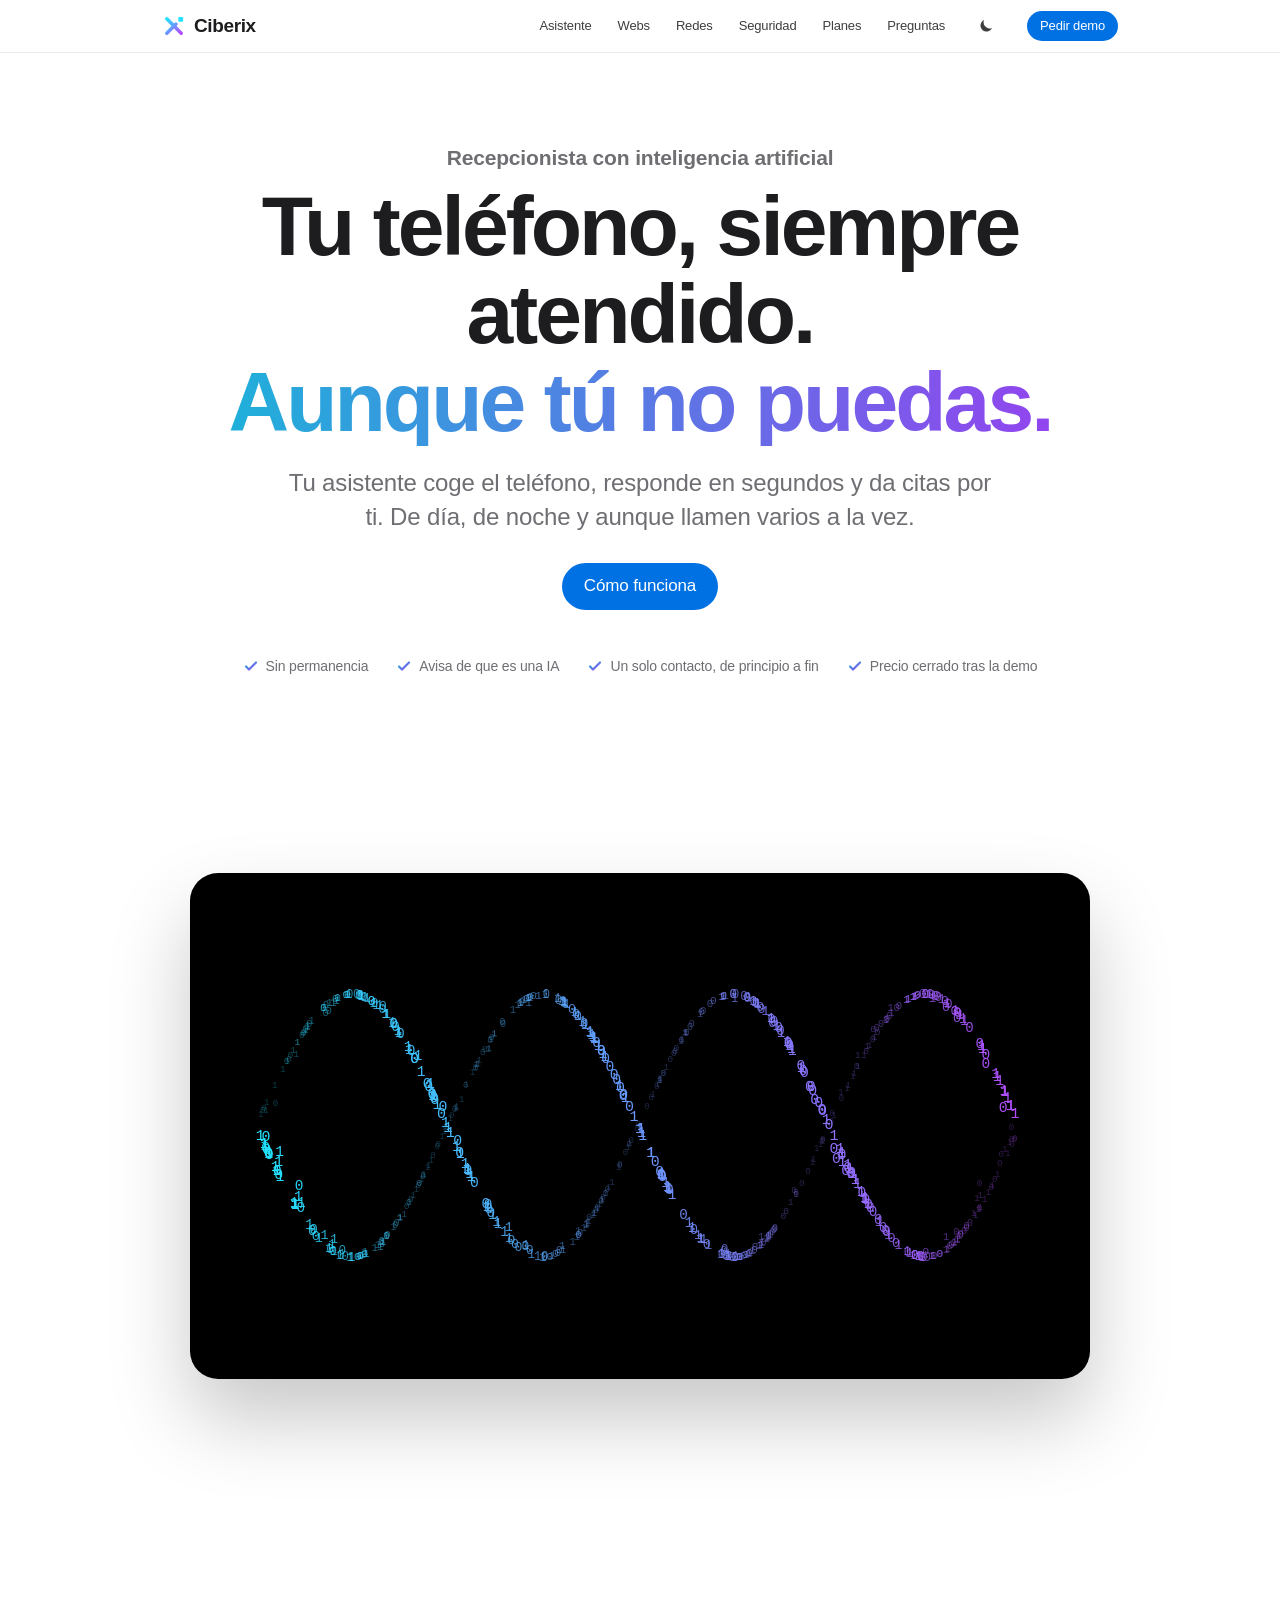
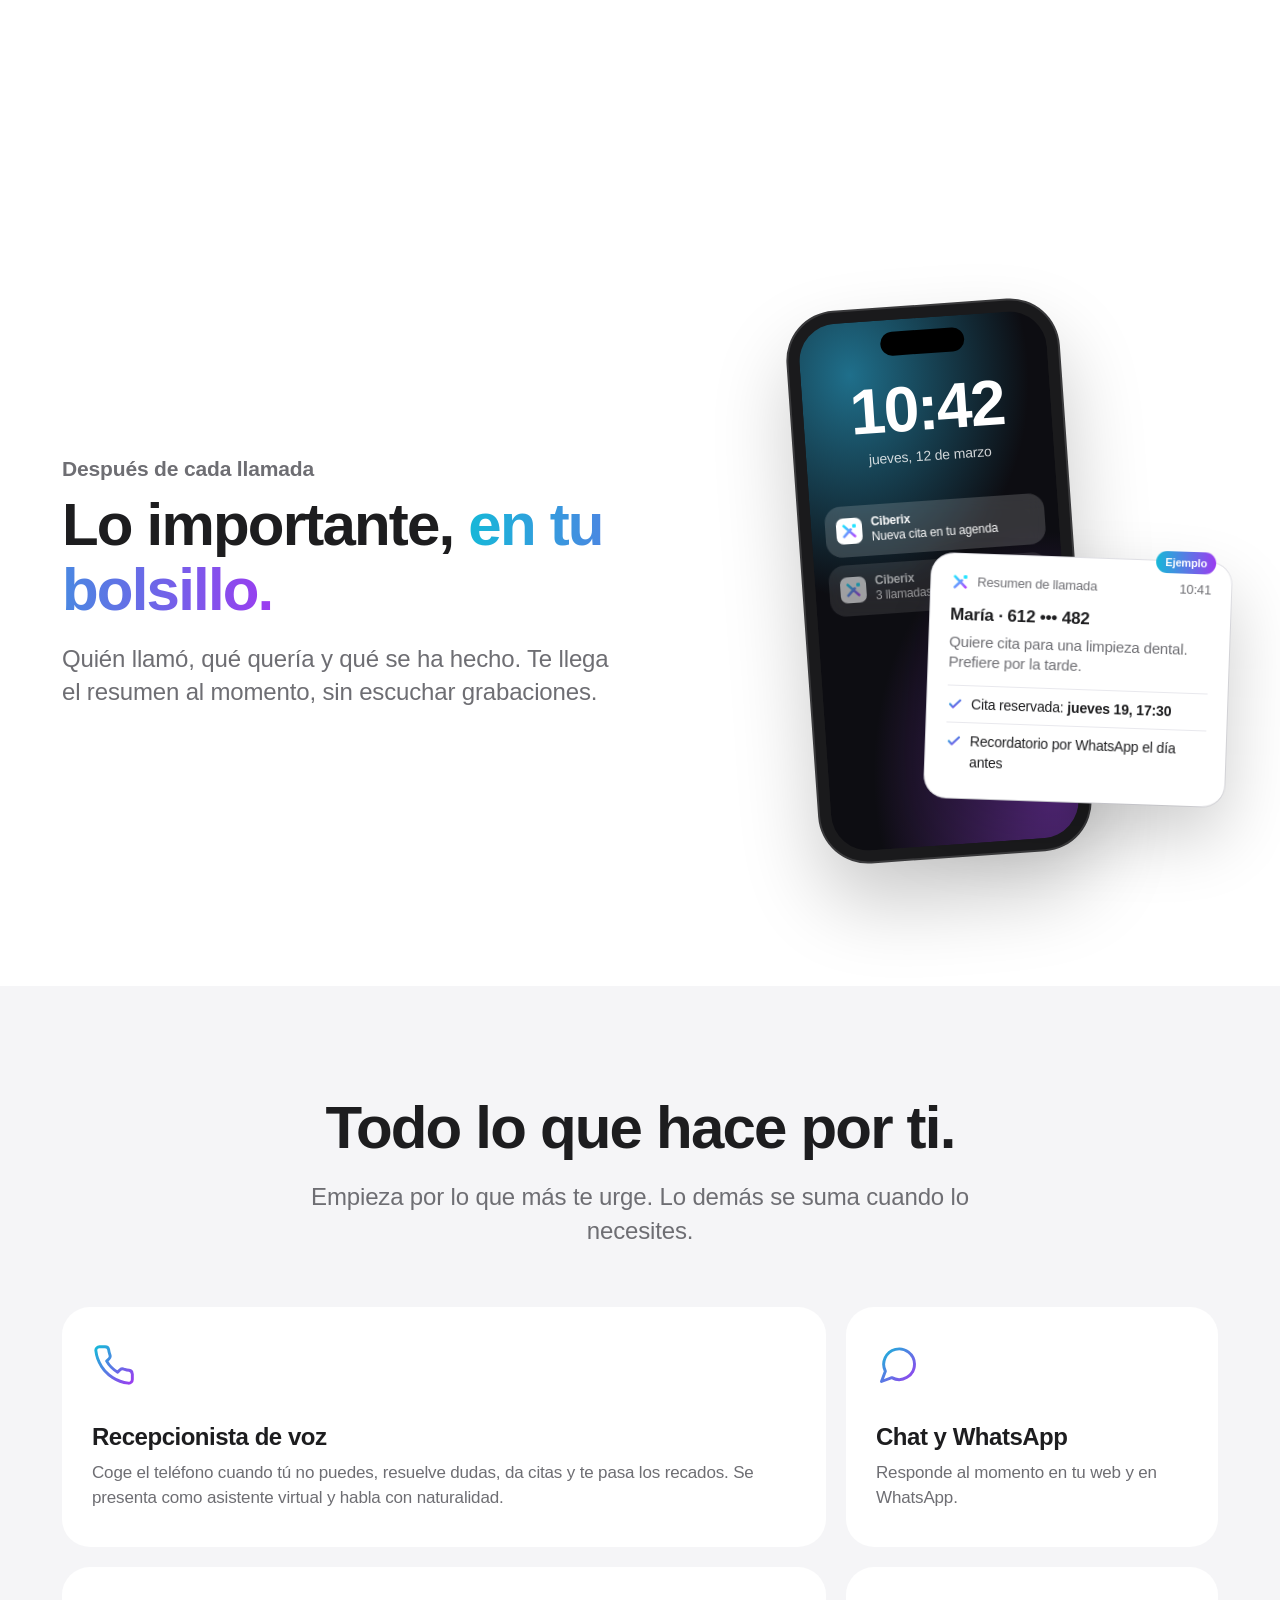
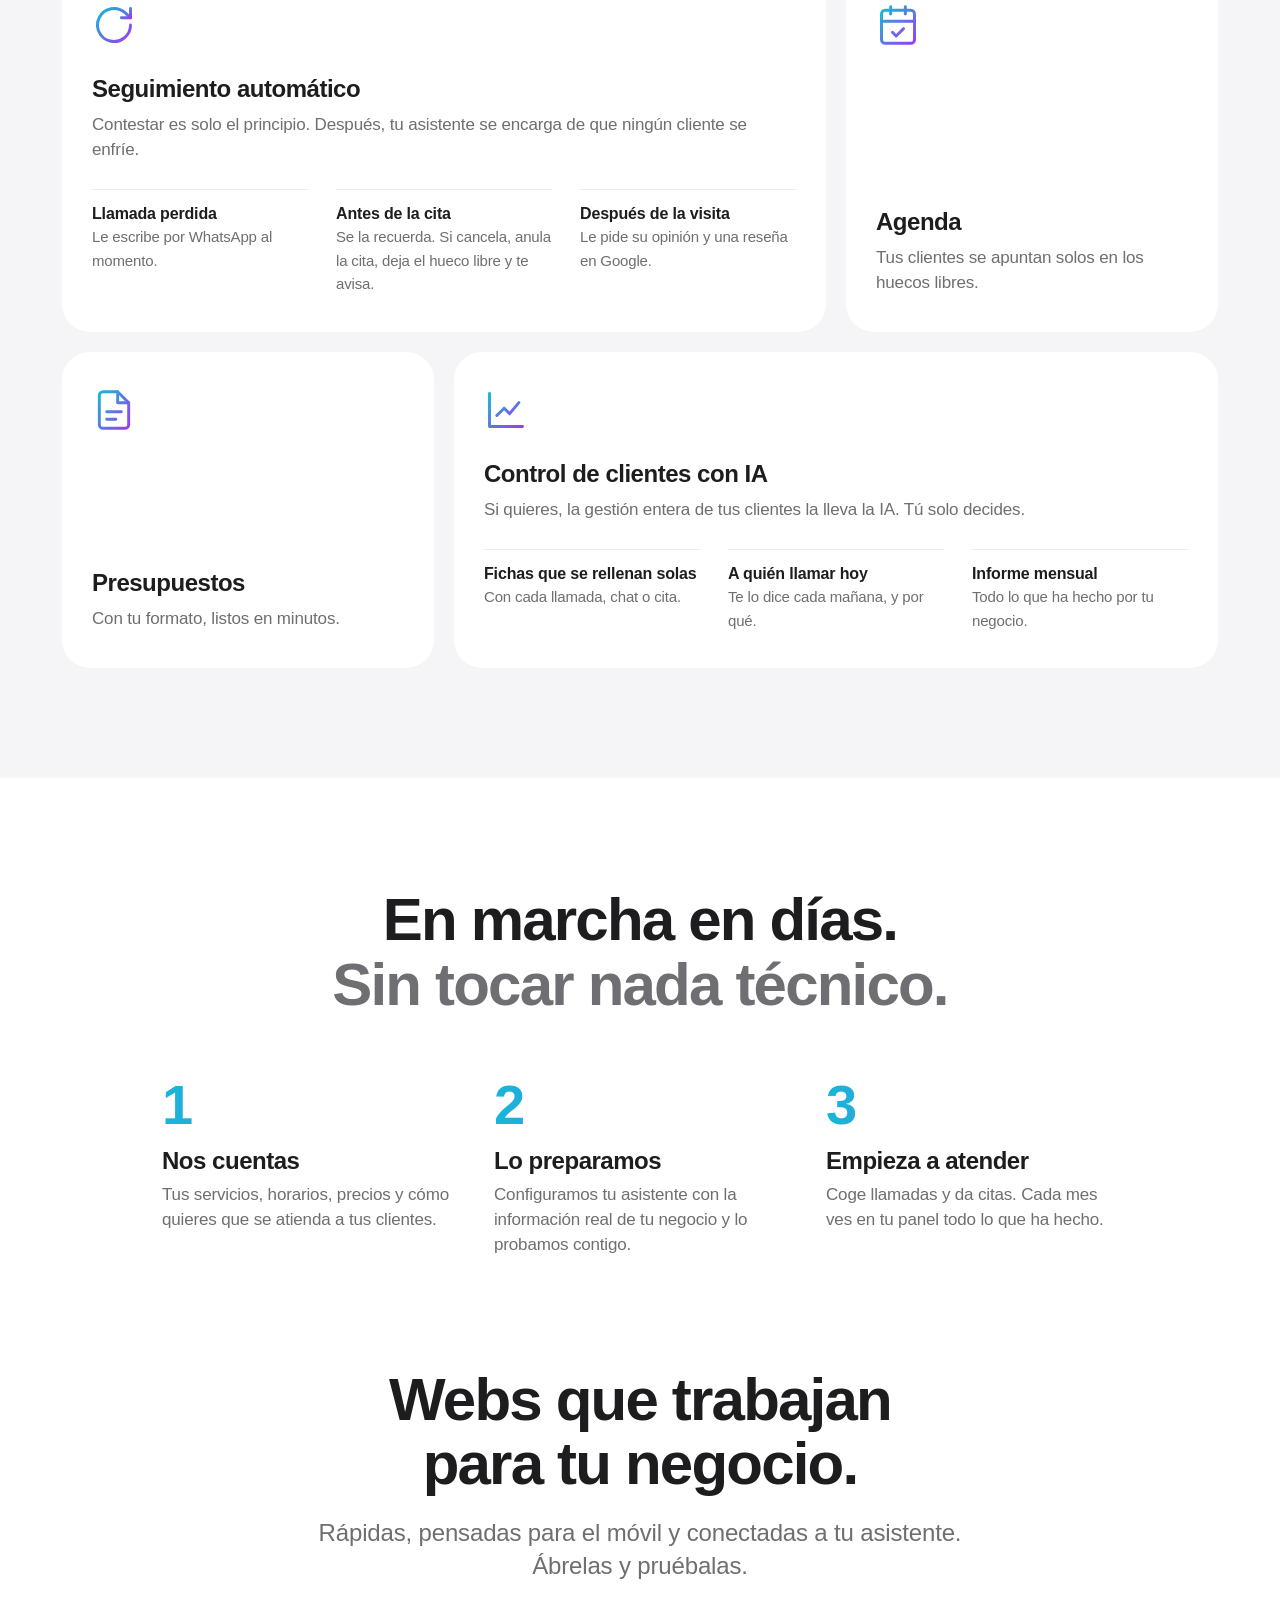
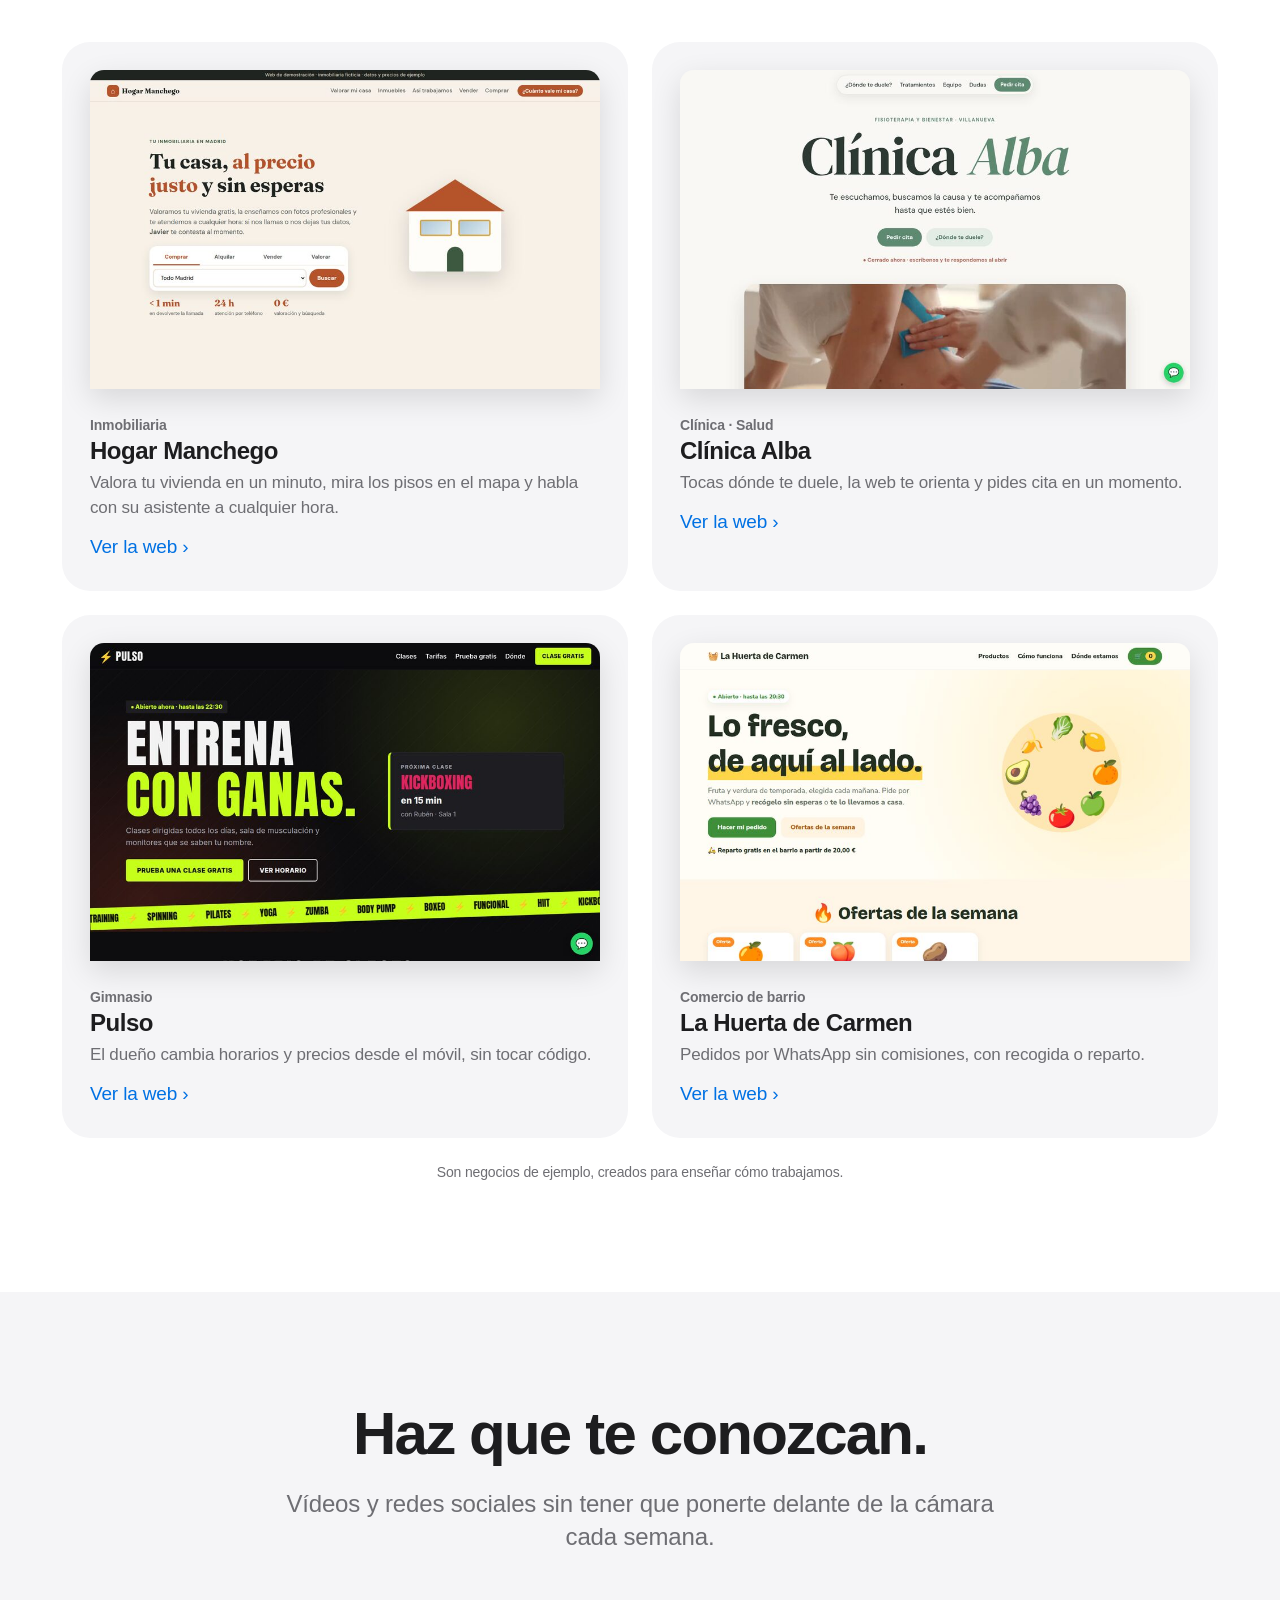
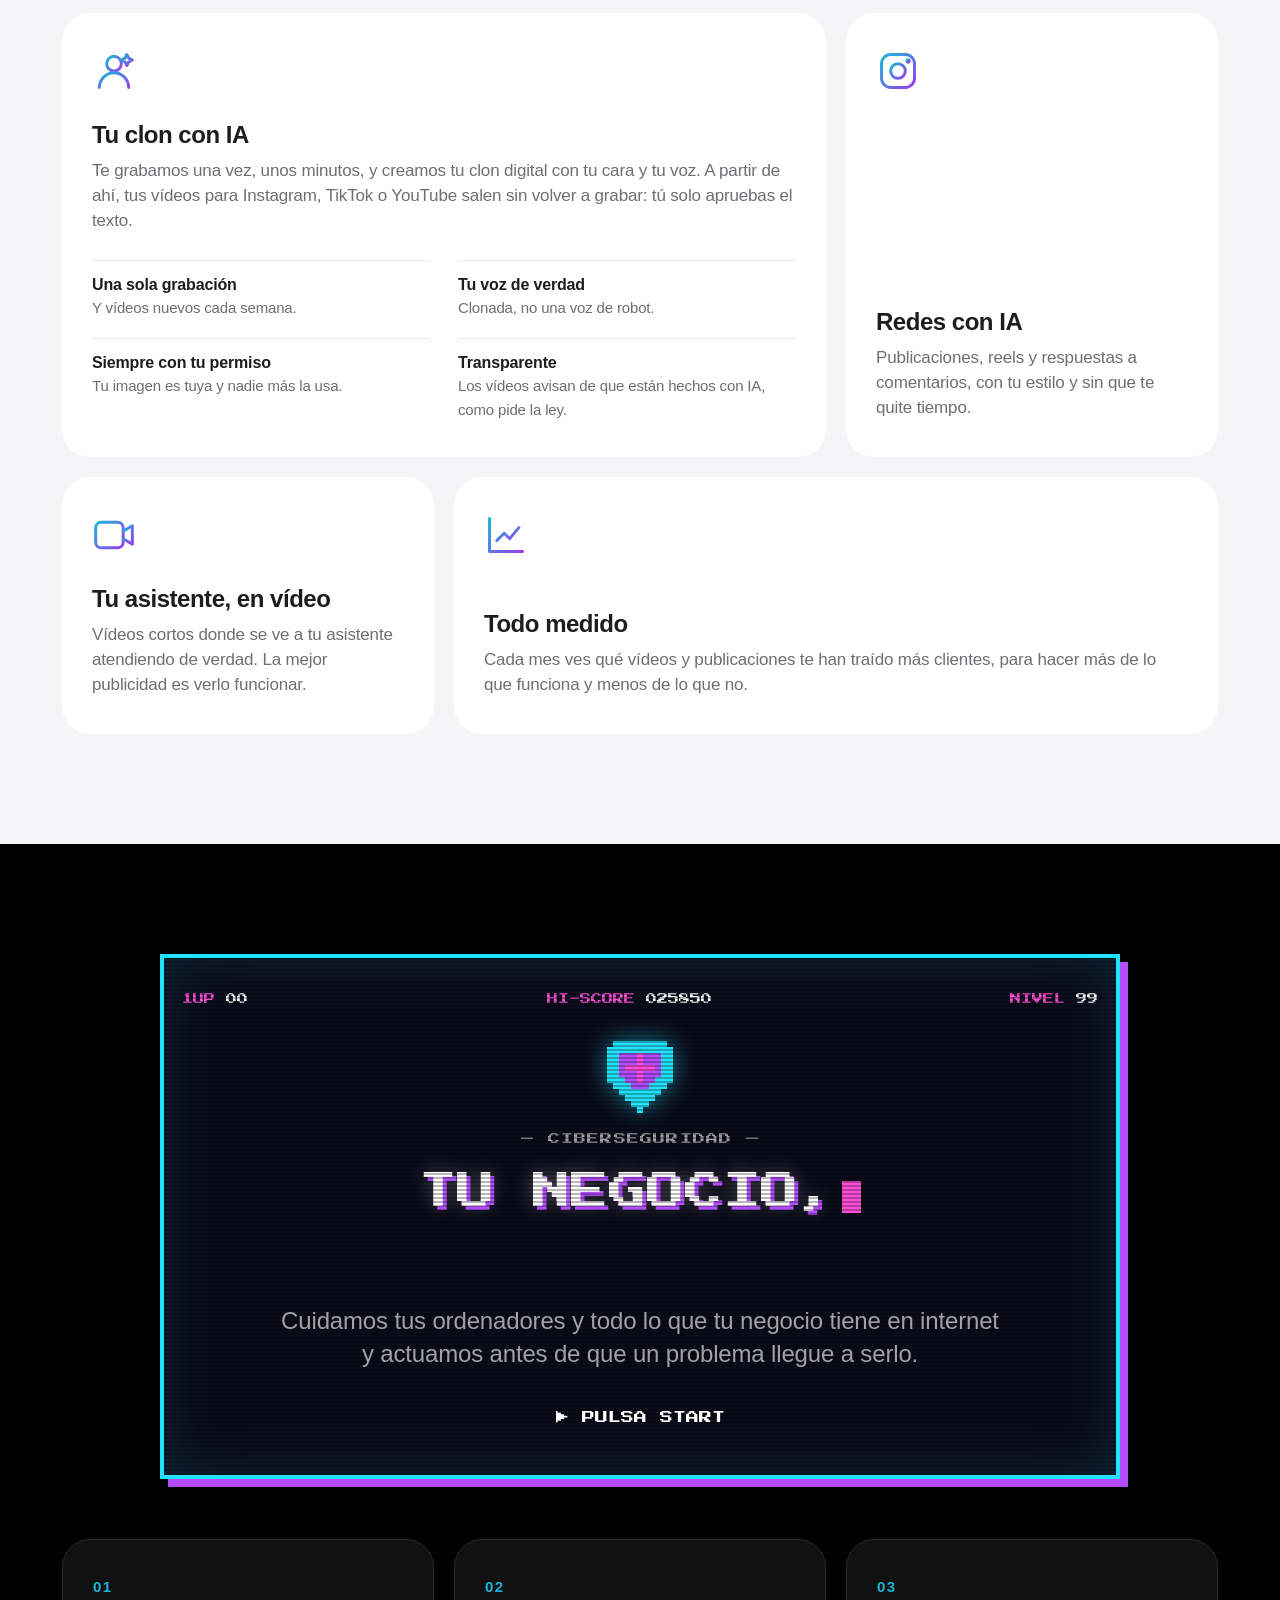
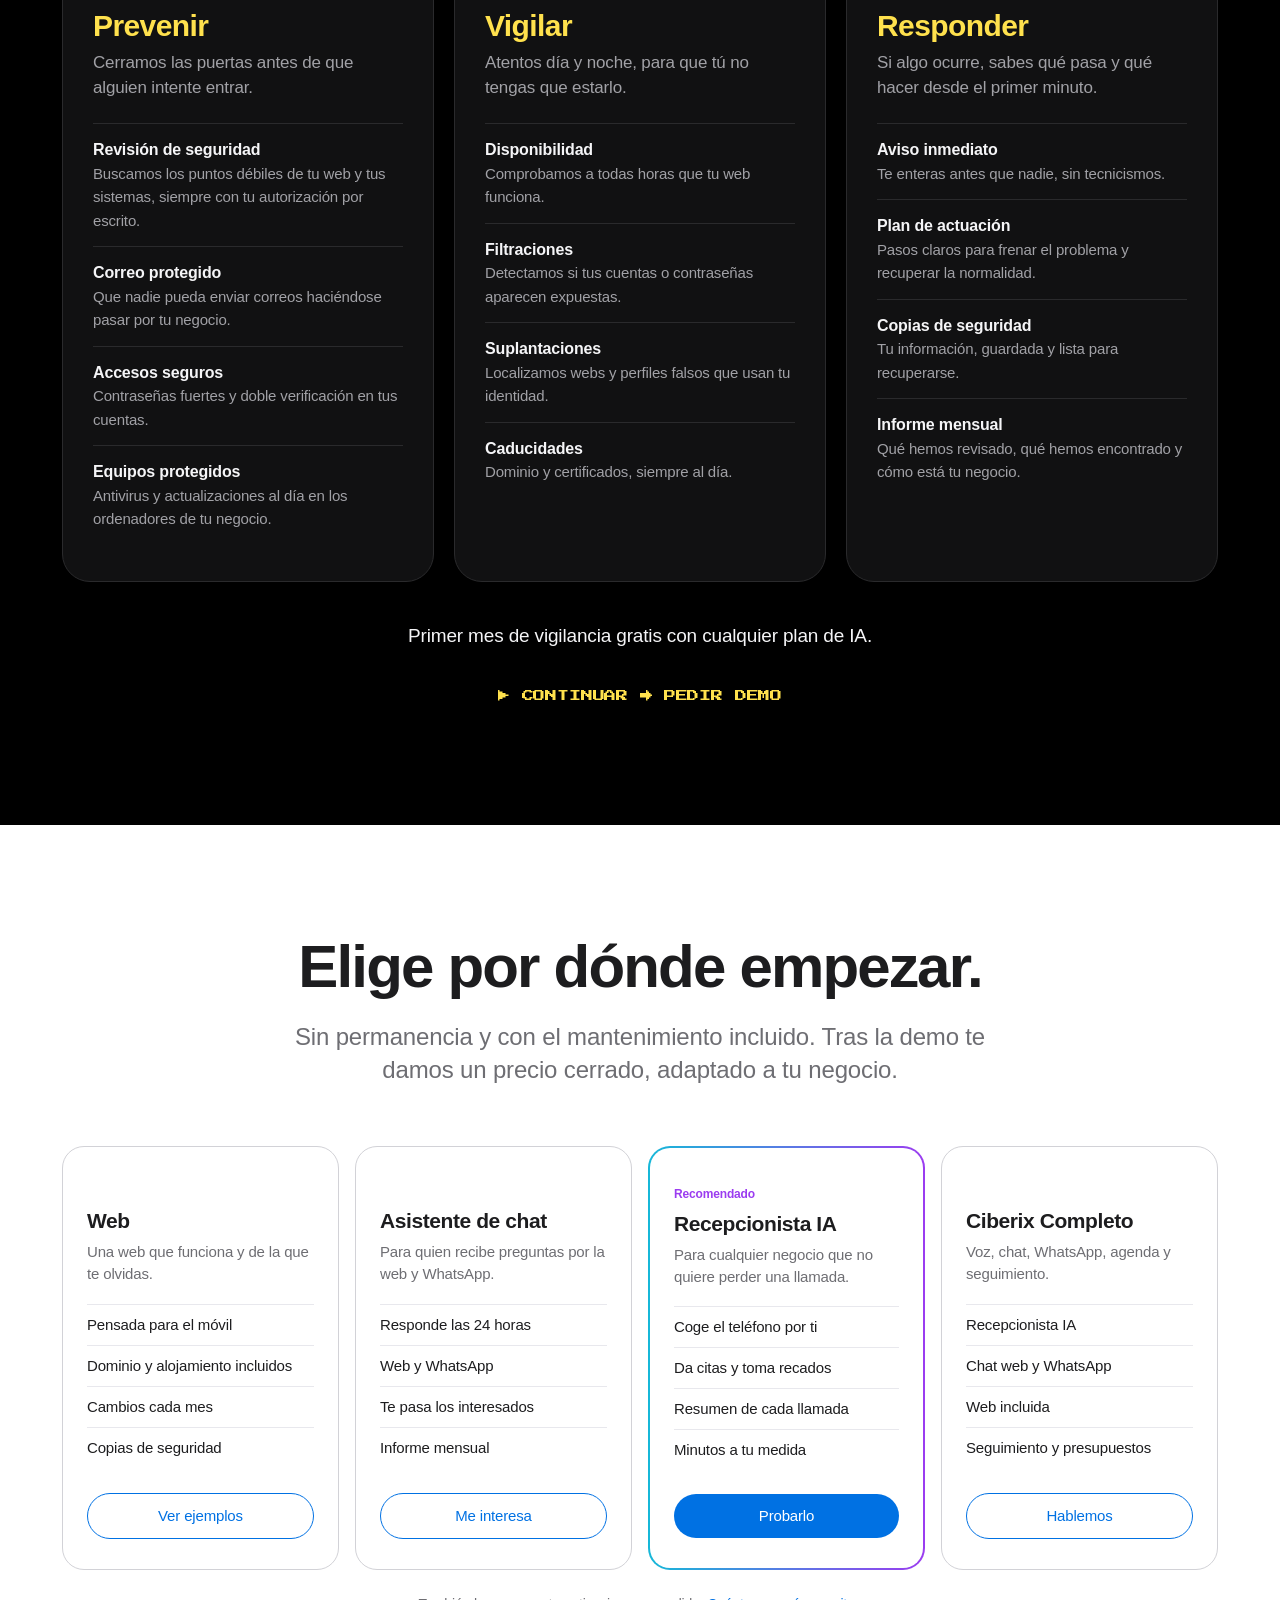
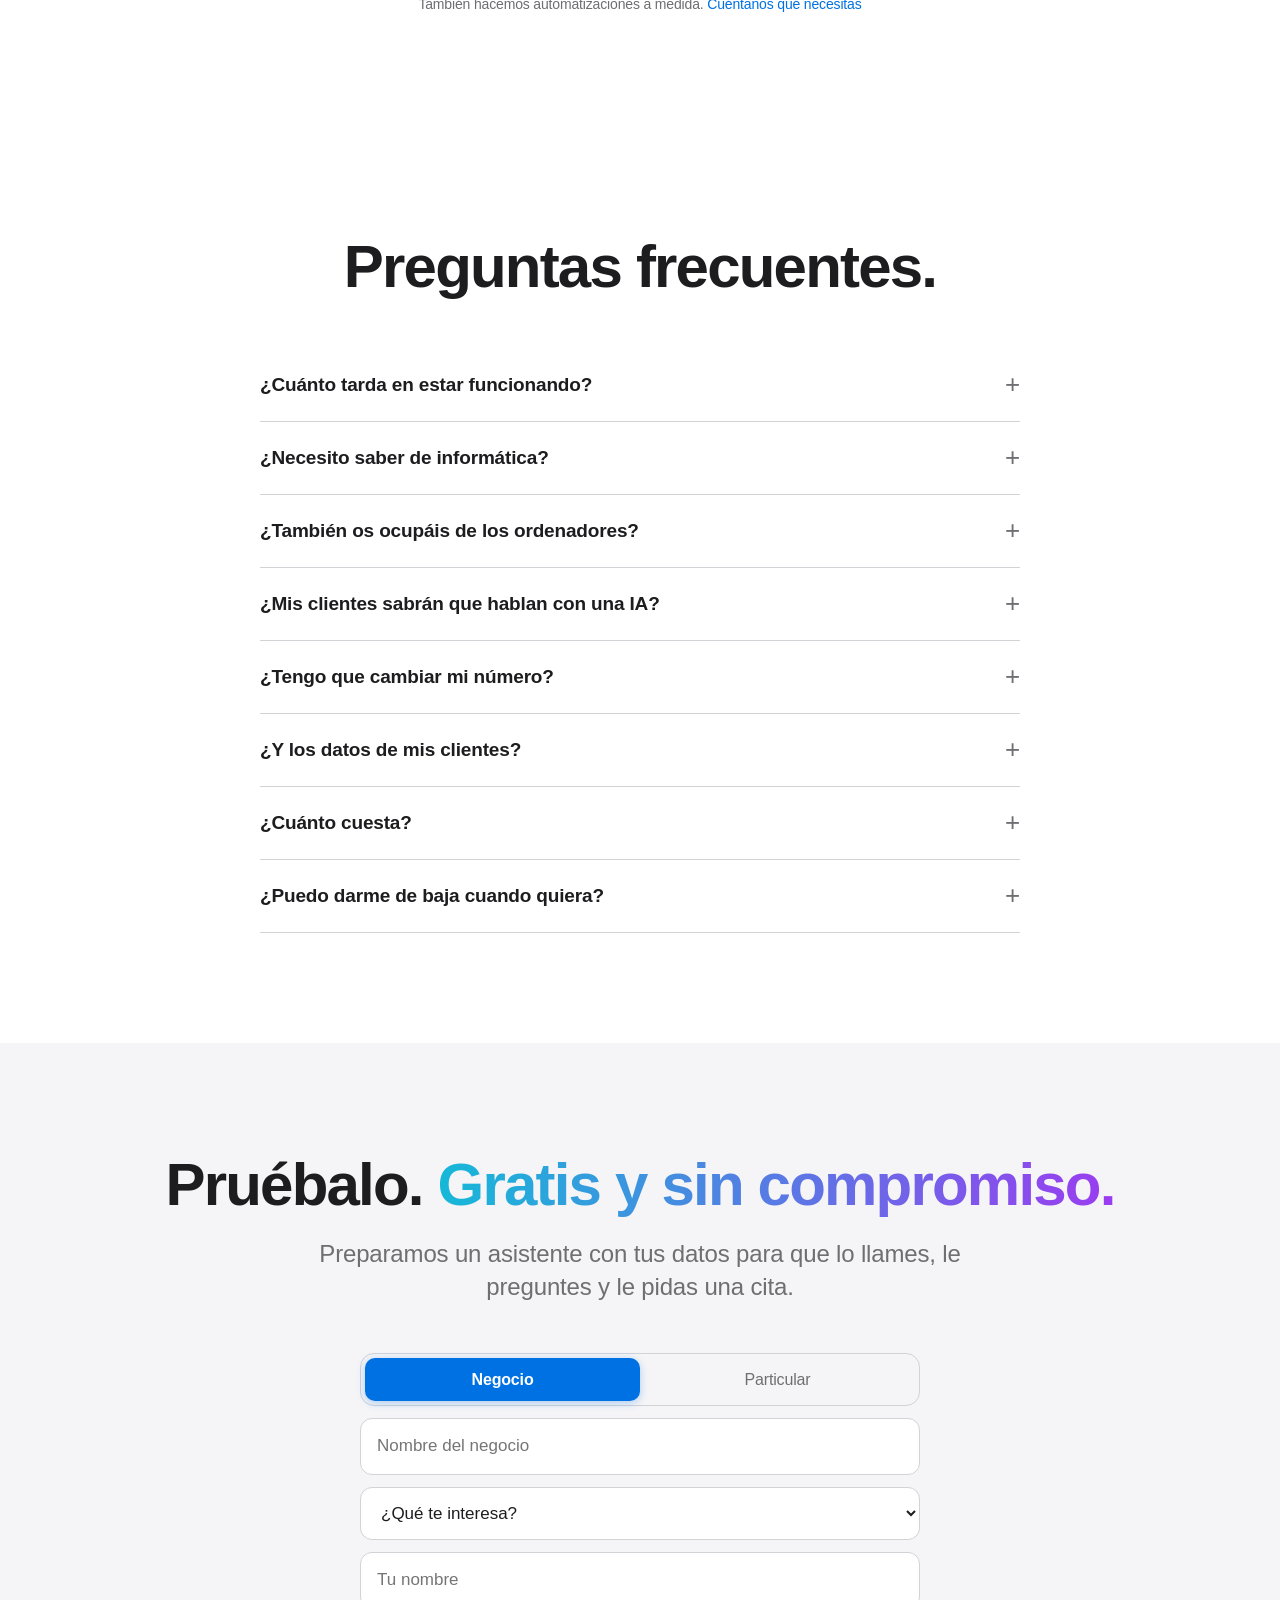
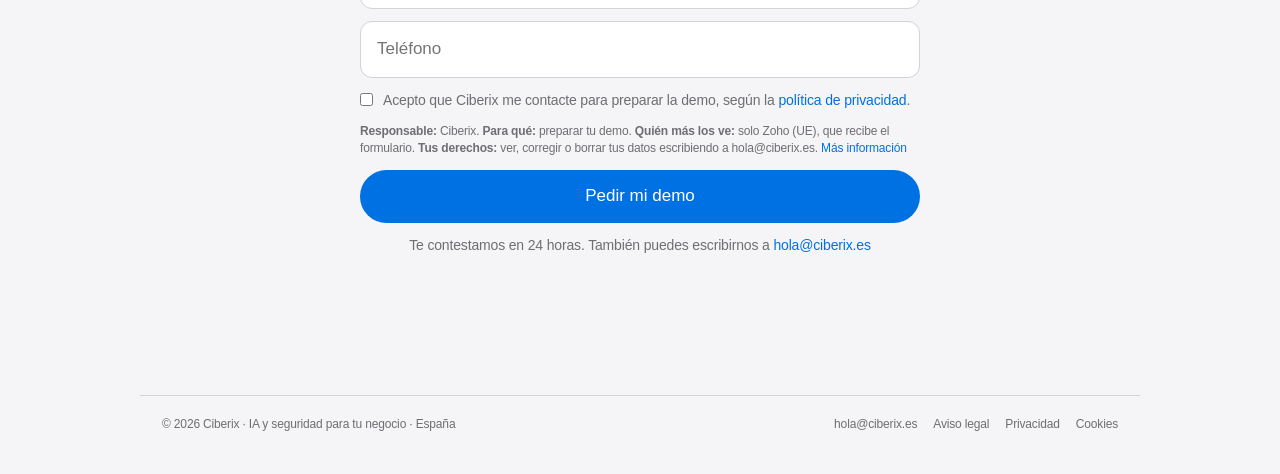
==== commit c5847f86: "Pantalla recreativa: PULSA START en blanco" ====
--- a/index.html
+++ b/index.html
@@ -177,7 +177,7 @@
 .arcade-cursor{display:inline-block;width:.5em;height:.85em;background:#ff4fd8;margin-left:.15em;vertical-align:-.05em;
   animation:arcadeParpadeo 1s steps(1) infinite}
 .arcade .entrada{color:#c9d6e3;position:relative;z-index:1}
-.arcade-start{display:inline-block;font-size:13px;color:#ffe14d;margin-top:30px;padding:8px 4px;text-decoration:none;
+.arcade-start{display:inline-block;font-size:13px;color:#fff;margin-top:30px;padding:8px 4px;text-decoration:none;
   position:relative;z-index:1;animation:arcadeParpadeo 1s steps(1) infinite}
 .arcade-start:hover,.arcade-start:focus-visible{animation:none;color:#fff;text-shadow:2px 2px 0 #ff4fd8}
 @keyframes arcadeParpadeo{50%{opacity:0}}
@@ -206,6 +206,7 @@
 .oscuro{background:#000;color:#f5f5f7}
 .oscuro .entrada,.oscuro .gris{color:#a1a1a6}
 .oscuro a{color:#2997ff}
+.oscuro a.arcade-start{color:#fff}   /* PULSA START blanco (si no, esta regla lo pinta azul) */
 .gris-fondo{background:var(--claro)}
 
 /* Hero */
@@ -384,6 +385,7 @@
 html.retro .pildora{background:#7a1fd6;box-shadow:4px 4px 0 #22e3ff;font-family:inherit;font-weight:700;text-transform:uppercase;
   text-shadow:2px 2px 0 #000}
 html.retro a:not(.pildora):not(.marca){color:#22e3ff}
+html.retro a.arcade-start{color:#fff}   /* PULSA START blanco, como en las recreativas */
 html.retro .entrada{color:#c9d6e3}
 html.retro .pildora::before{background:#ff4fd8}
 html.retro img,html.retro canvas,html.retro svg{image-rendering:pixelated}
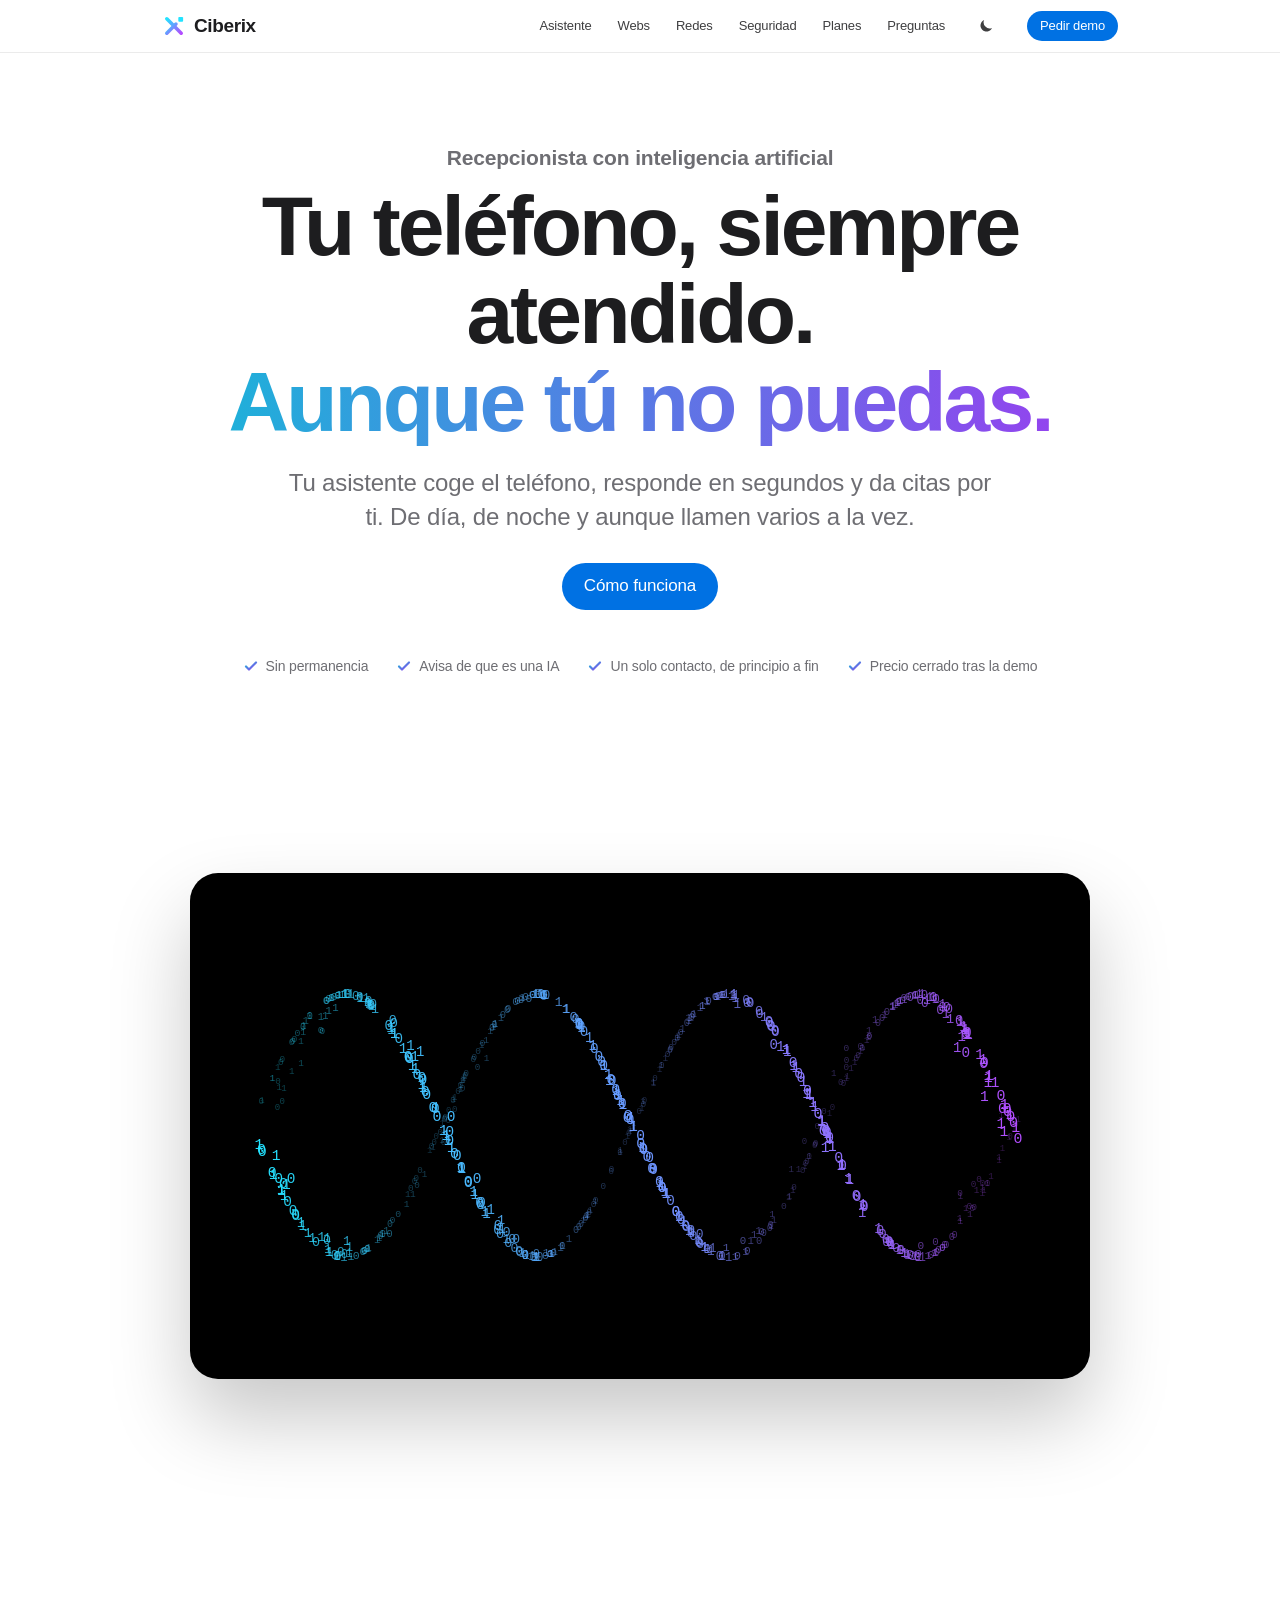
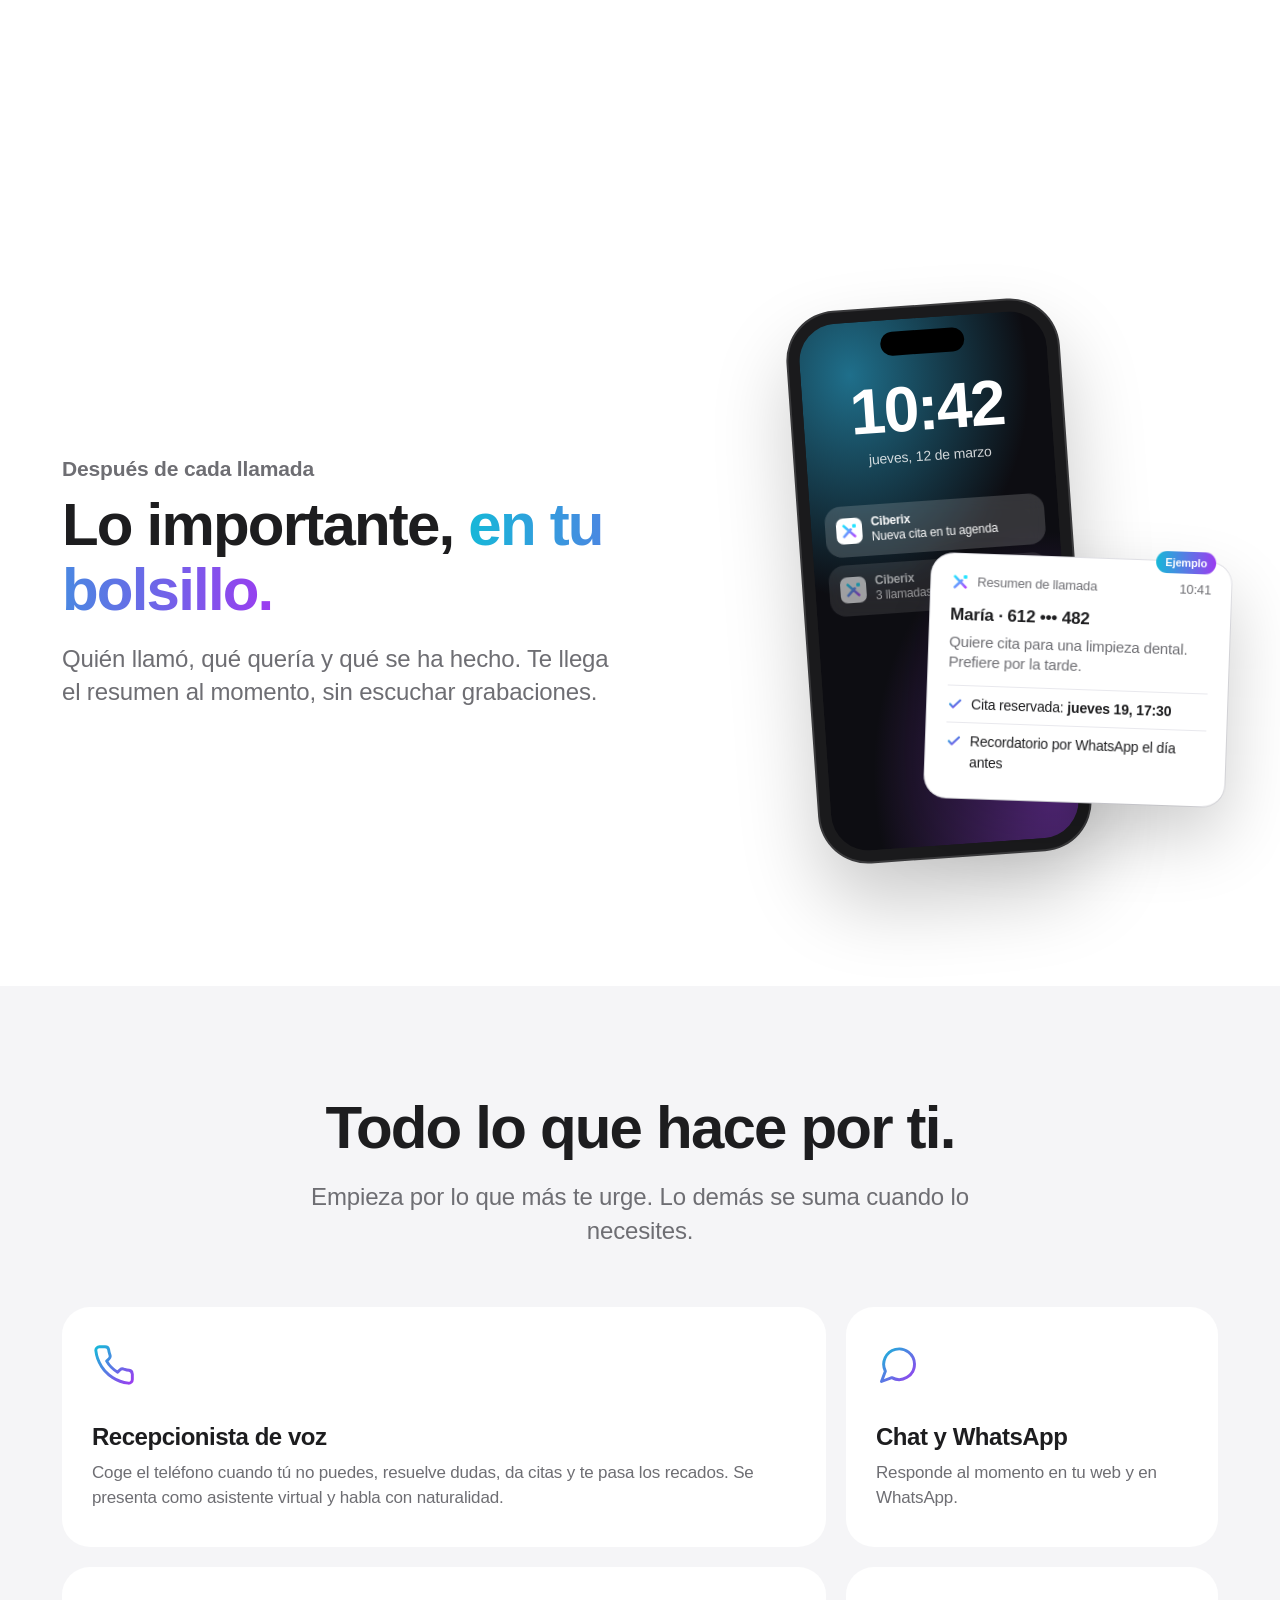
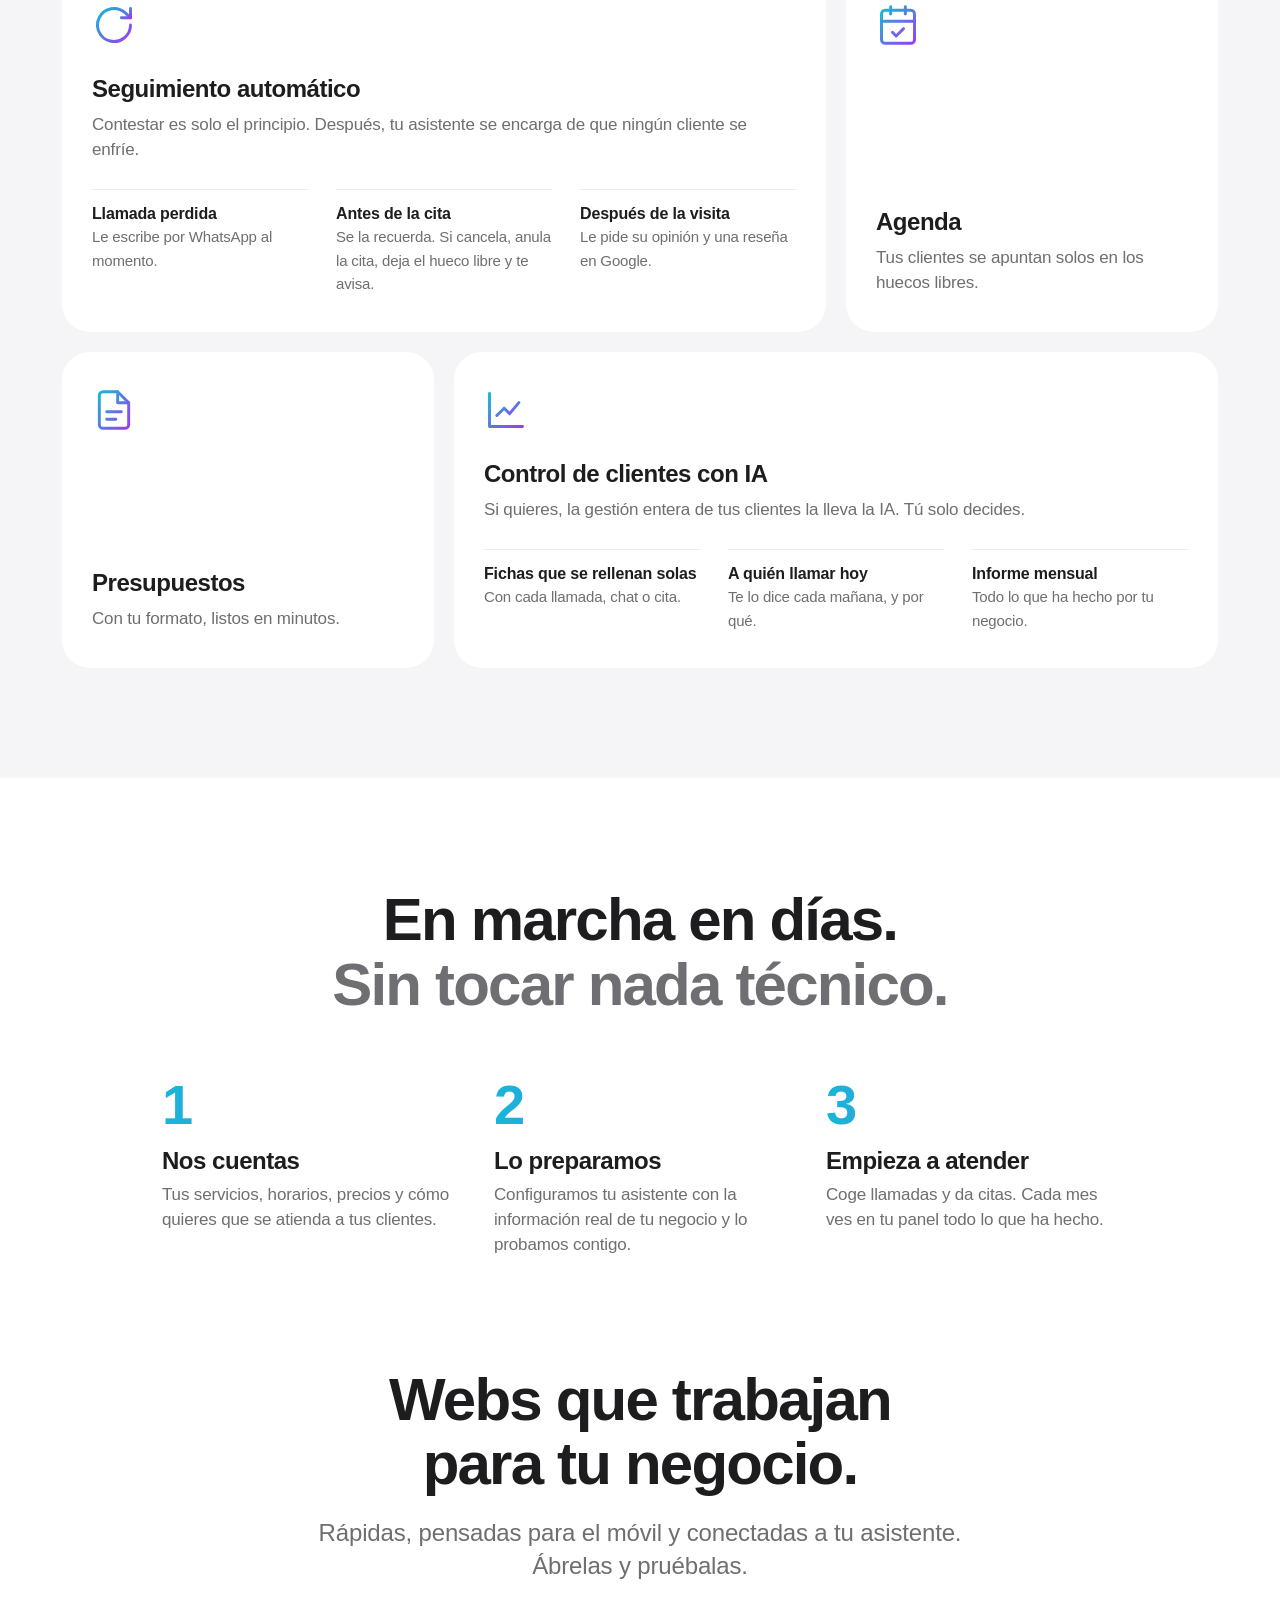
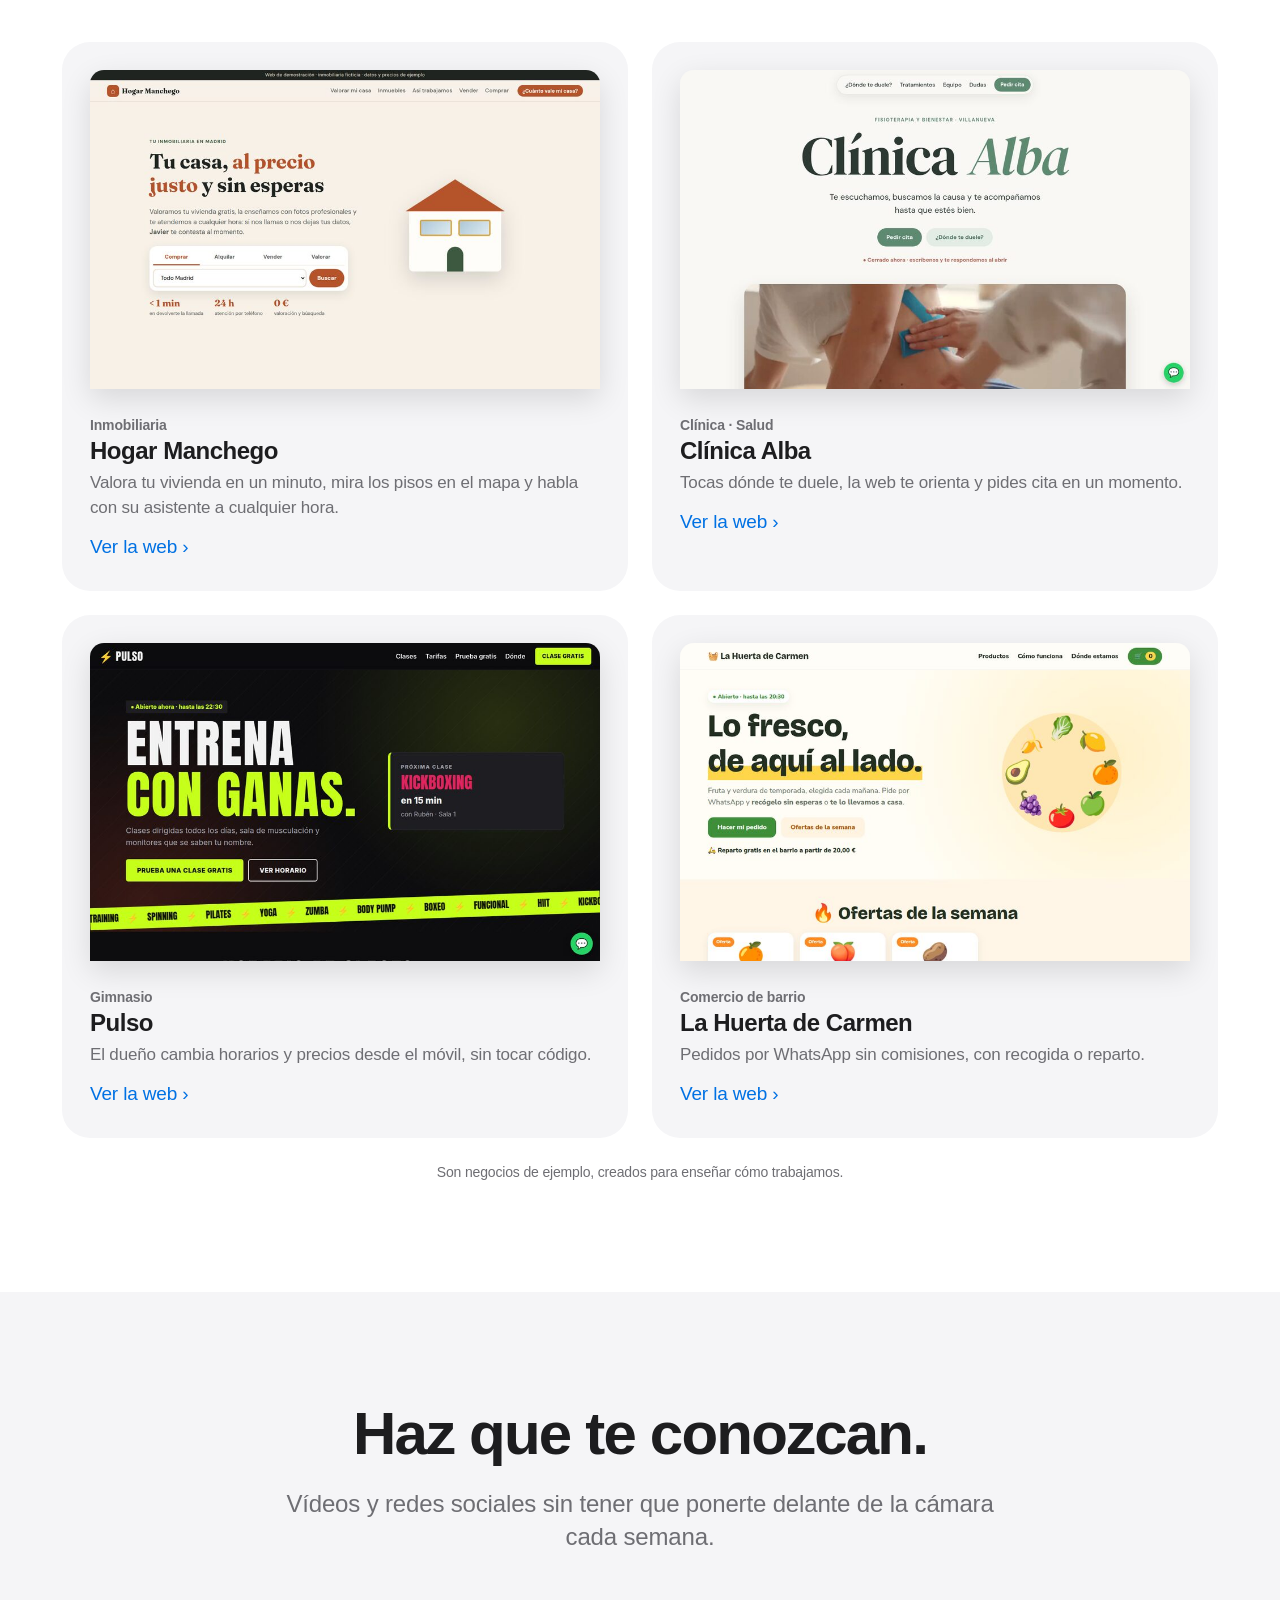
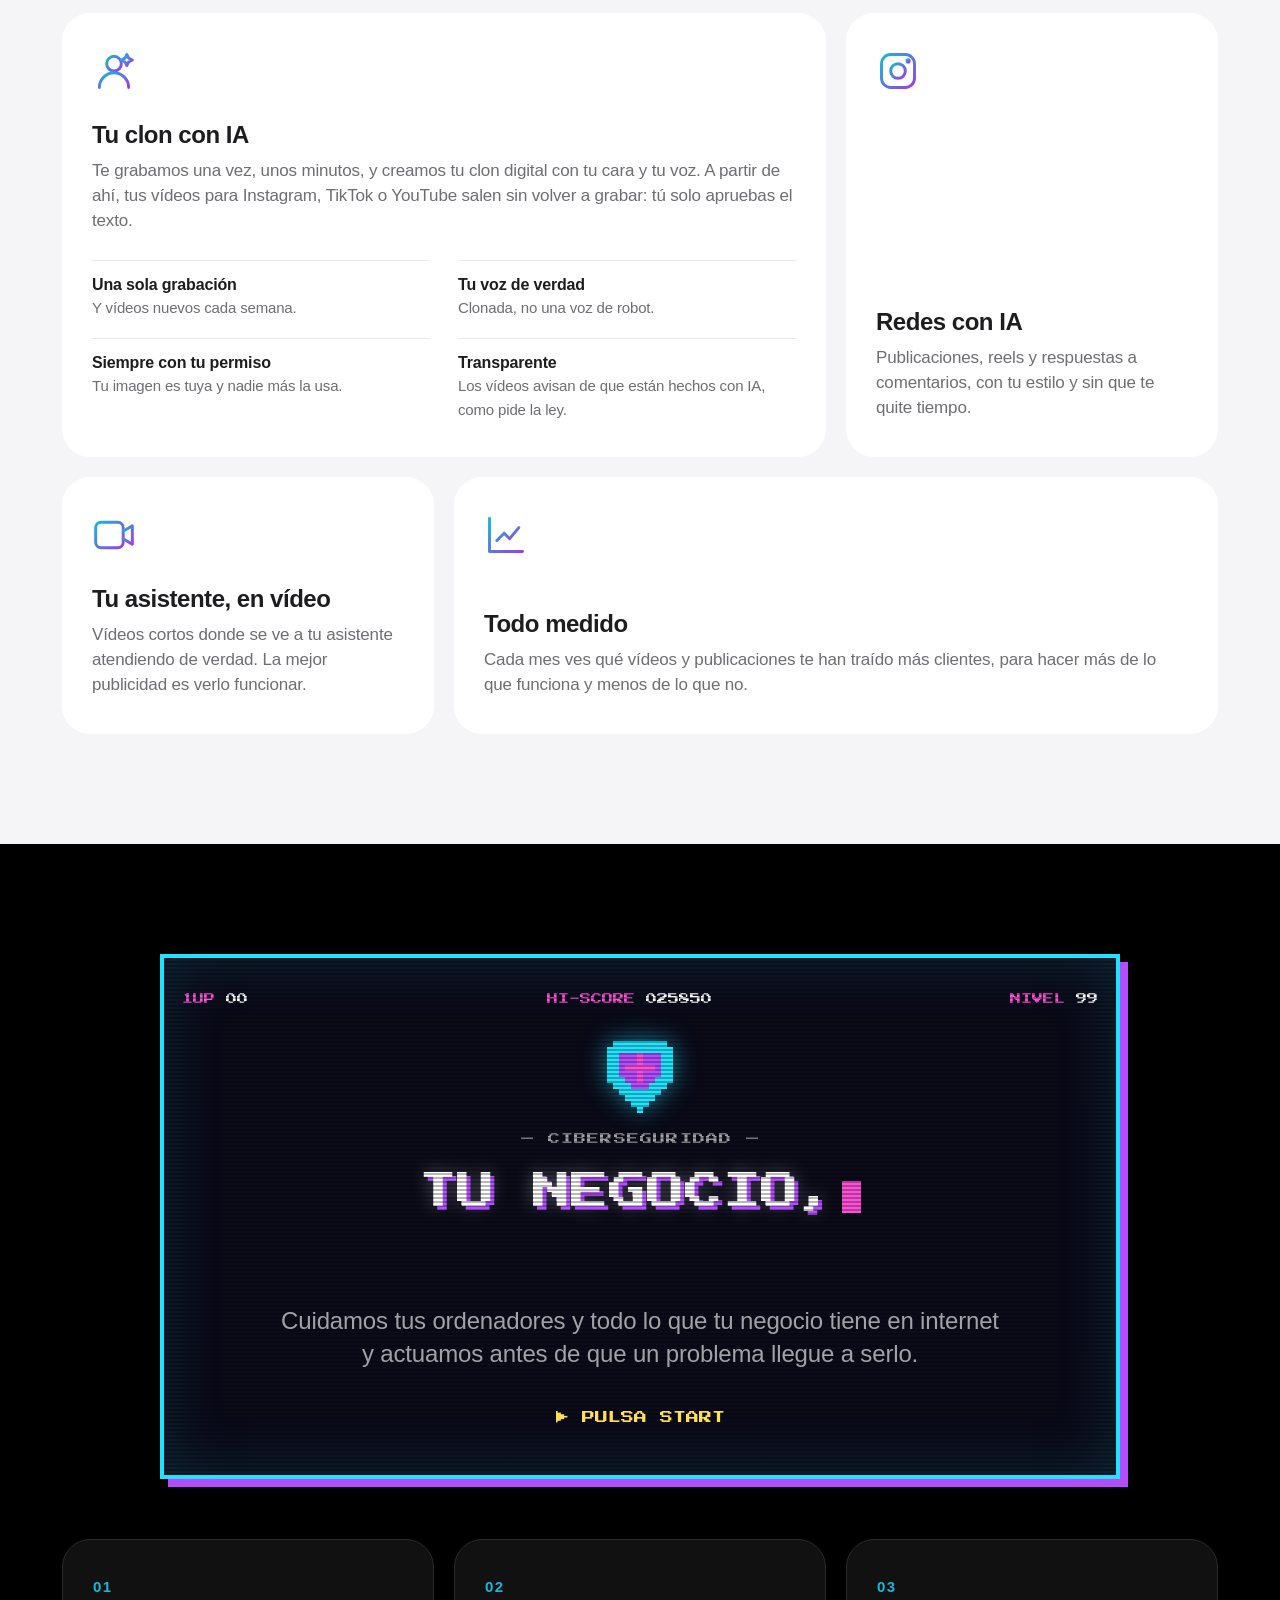
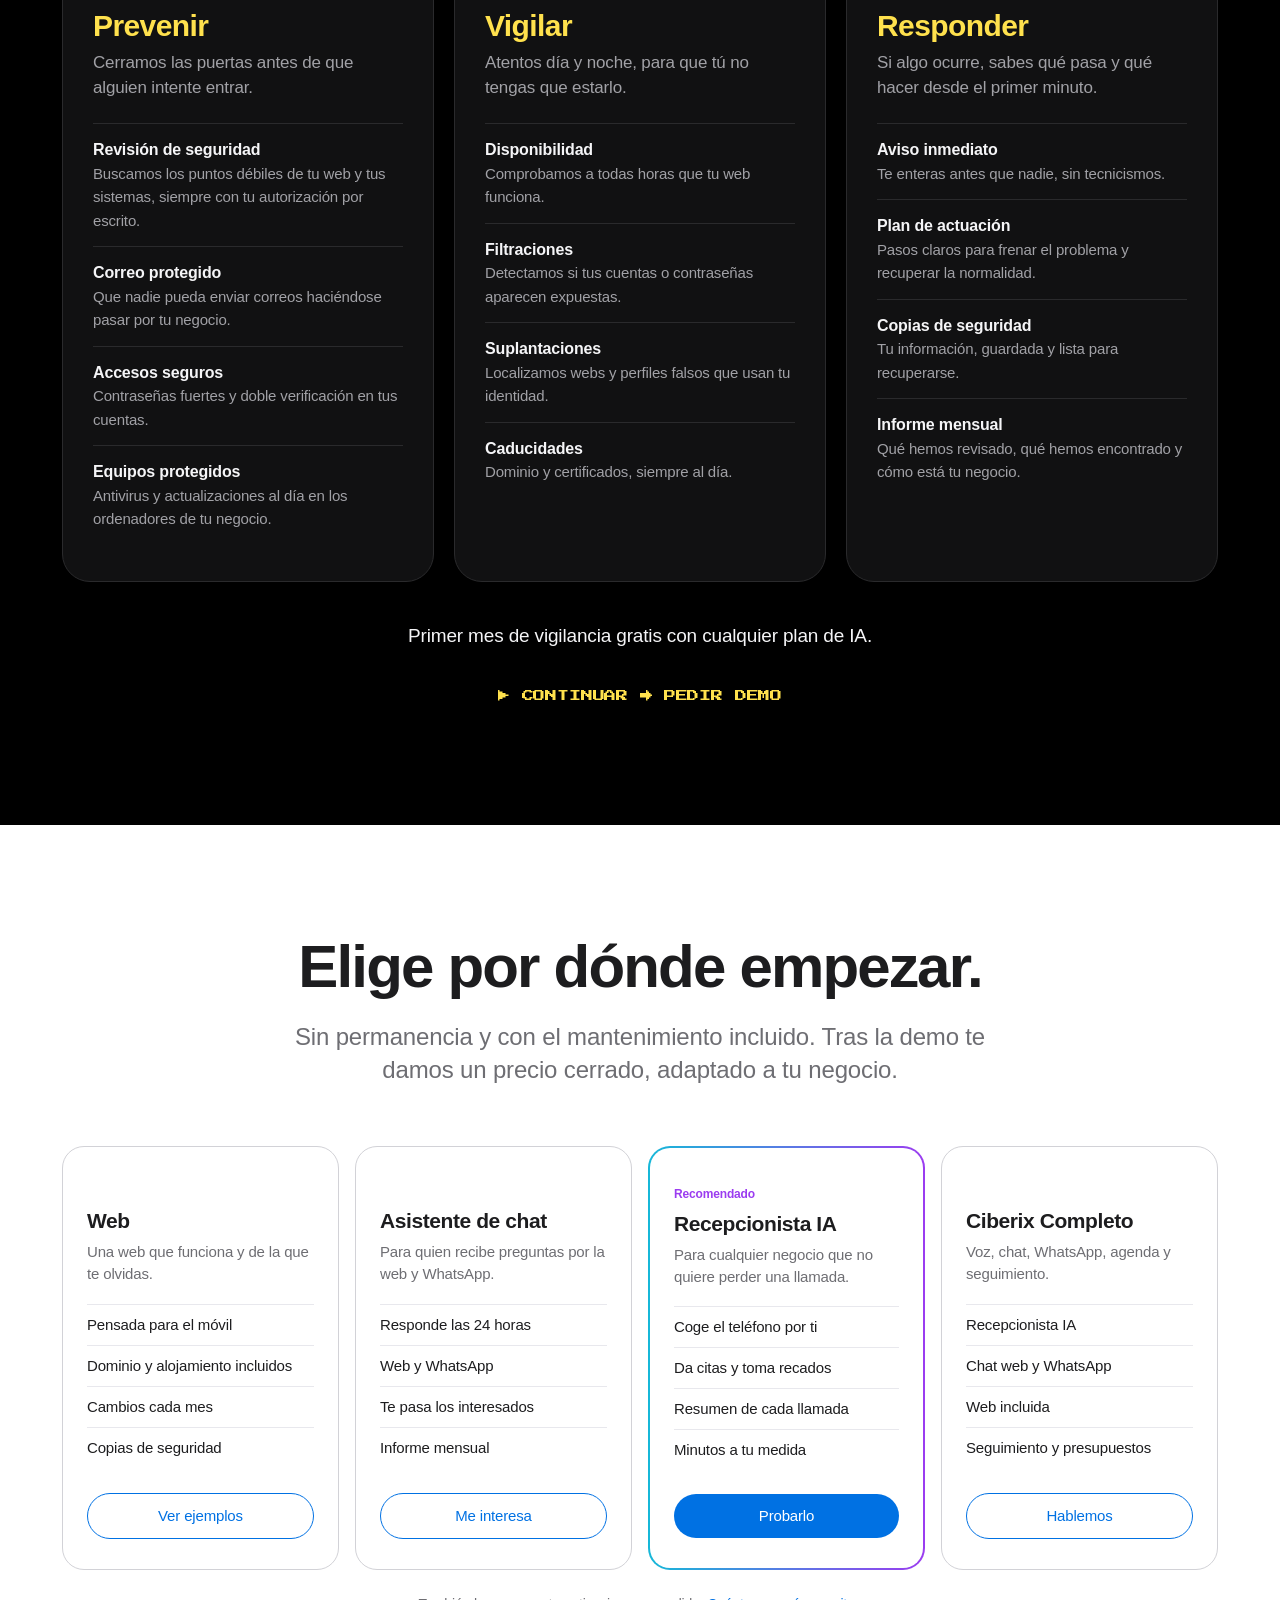
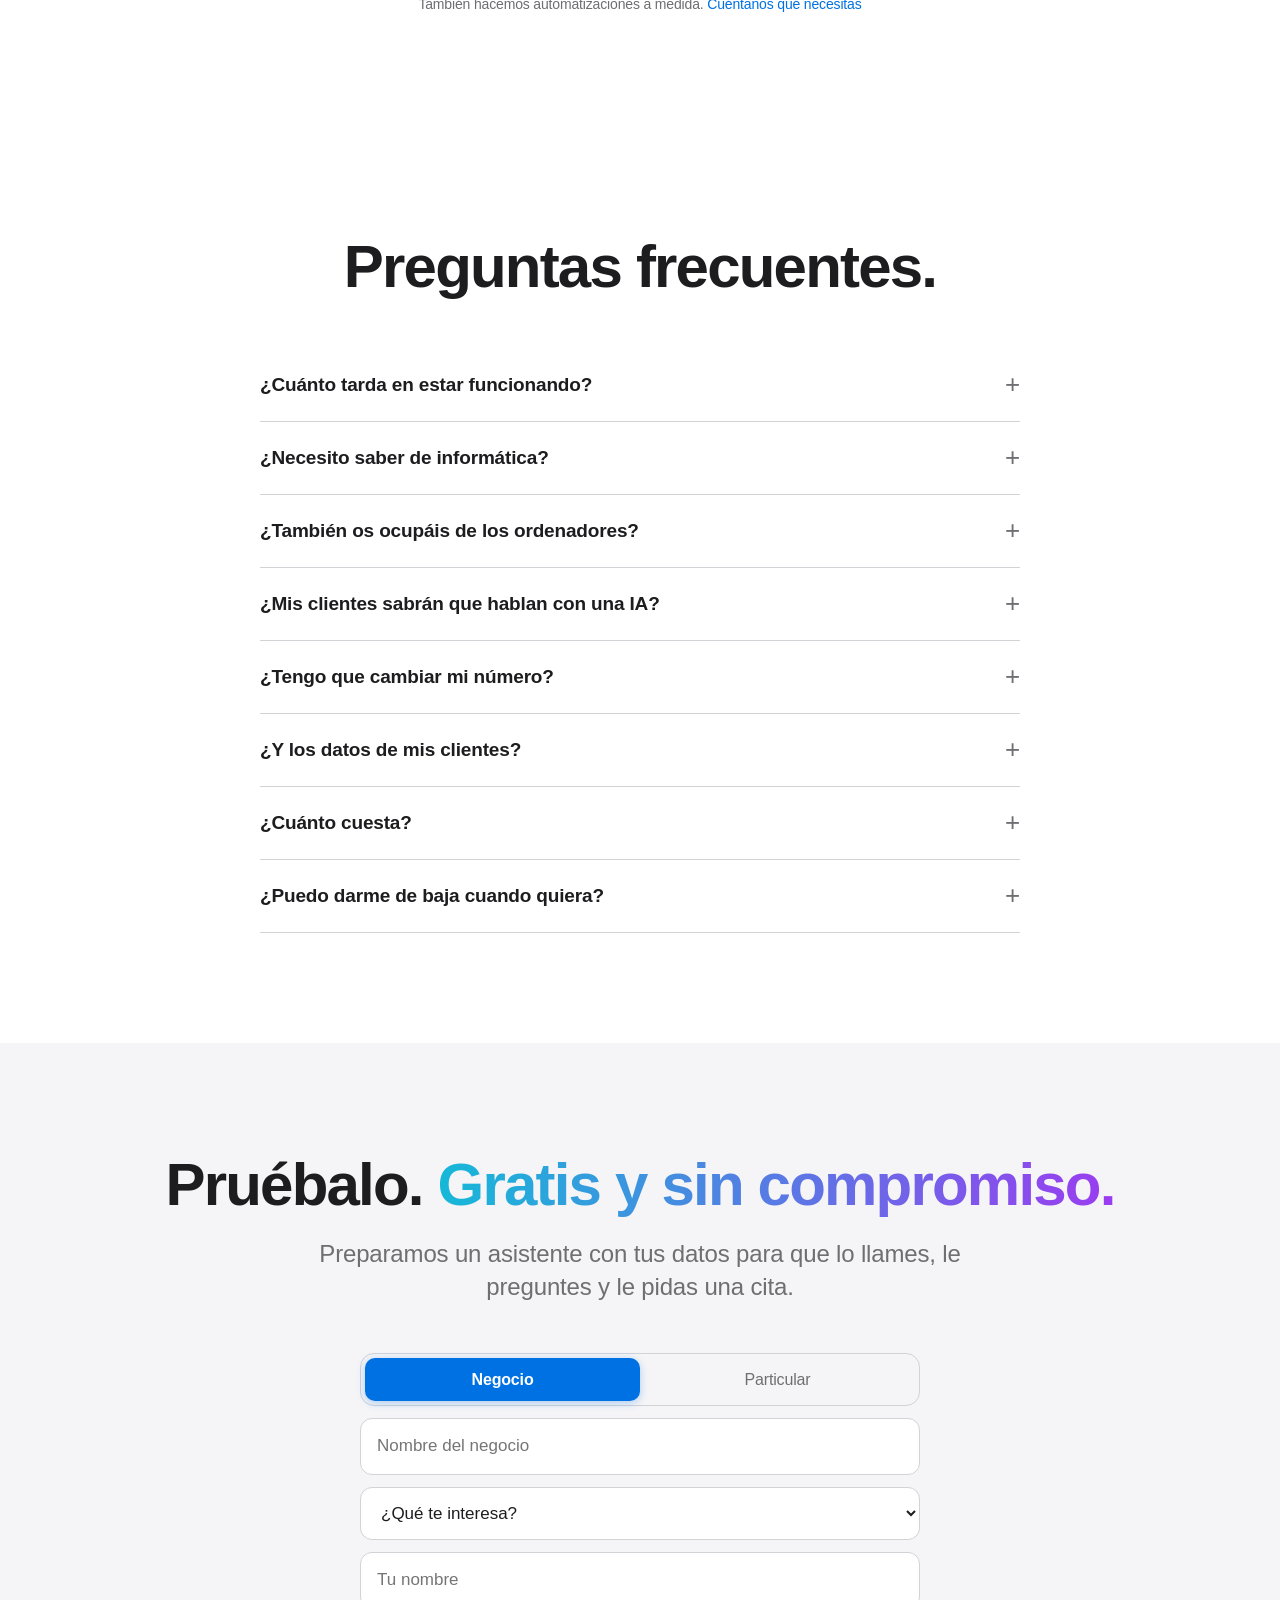
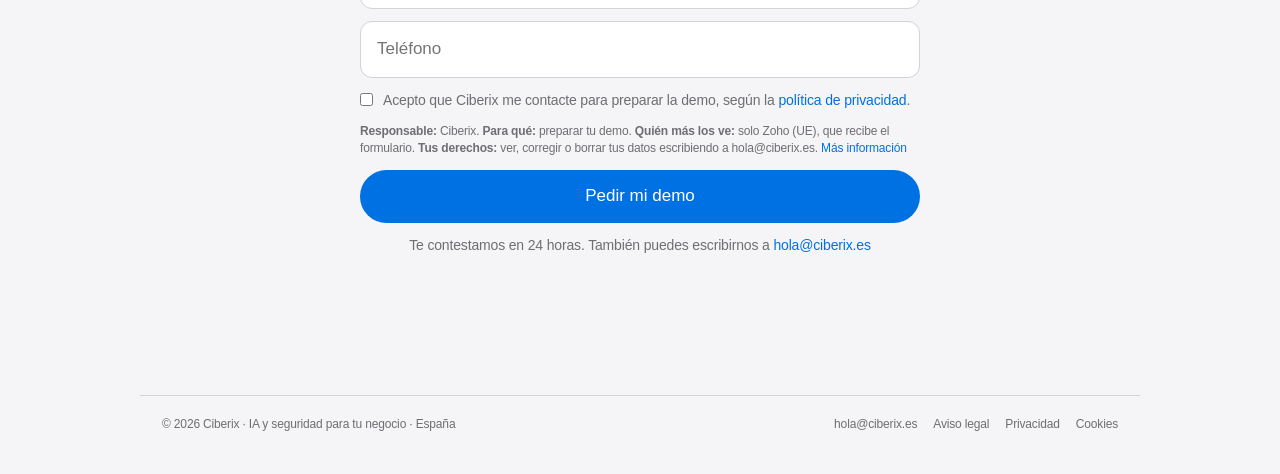
==== commit 91d42bdb: "Pantalla recreativa: PULSA START en amarillo, como los títulos" ====
--- a/index.html
+++ b/index.html
@@ -177,7 +177,7 @@
 .arcade-cursor{display:inline-block;width:.5em;height:.85em;background:#ff4fd8;margin-left:.15em;vertical-align:-.05em;
   animation:arcadeParpadeo 1s steps(1) infinite}
 .arcade .entrada{color:#c9d6e3;position:relative;z-index:1}
-.arcade-start{display:inline-block;font-size:13px;color:#fff;margin-top:30px;padding:8px 4px;text-decoration:none;
+.arcade-start{display:inline-block;font-size:13px;color:#ffe14d;margin-top:30px;padding:8px 4px;text-decoration:none;
   position:relative;z-index:1;animation:arcadeParpadeo 1s steps(1) infinite}
 .arcade-start:hover,.arcade-start:focus-visible{animation:none;color:#fff;text-shadow:2px 2px 0 #ff4fd8}
 @keyframes arcadeParpadeo{50%{opacity:0}}
@@ -206,7 +206,7 @@
 .oscuro{background:#000;color:#f5f5f7}
 .oscuro .entrada,.oscuro .gris{color:#a1a1a6}
 .oscuro a{color:#2997ff}
-.oscuro a.arcade-start{color:#fff}   /* PULSA START blanco (si no, esta regla lo pinta azul) */
+.oscuro a.arcade-start{color:#ffe14d}   /* PULSA START amarillo como los títulos (si no, esta regla lo pinta azul) */
 .gris-fondo{background:var(--claro)}
 
 /* Hero */
@@ -385,7 +385,7 @@
 html.retro .pildora{background:#7a1fd6;box-shadow:4px 4px 0 #22e3ff;font-family:inherit;font-weight:700;text-transform:uppercase;
   text-shadow:2px 2px 0 #000}
 html.retro a:not(.pildora):not(.marca){color:#22e3ff}
-html.retro a.arcade-start{color:#fff}   /* PULSA START blanco, como en las recreativas */
+html.retro a.arcade-start{color:#ffe14d}   /* PULSA START amarillo también en modo retro */
 html.retro .entrada{color:#c9d6e3}
 html.retro .pildora::before{background:#ff4fd8}
 html.retro img,html.retro canvas,html.retro svg{image-rendering:pixelated}
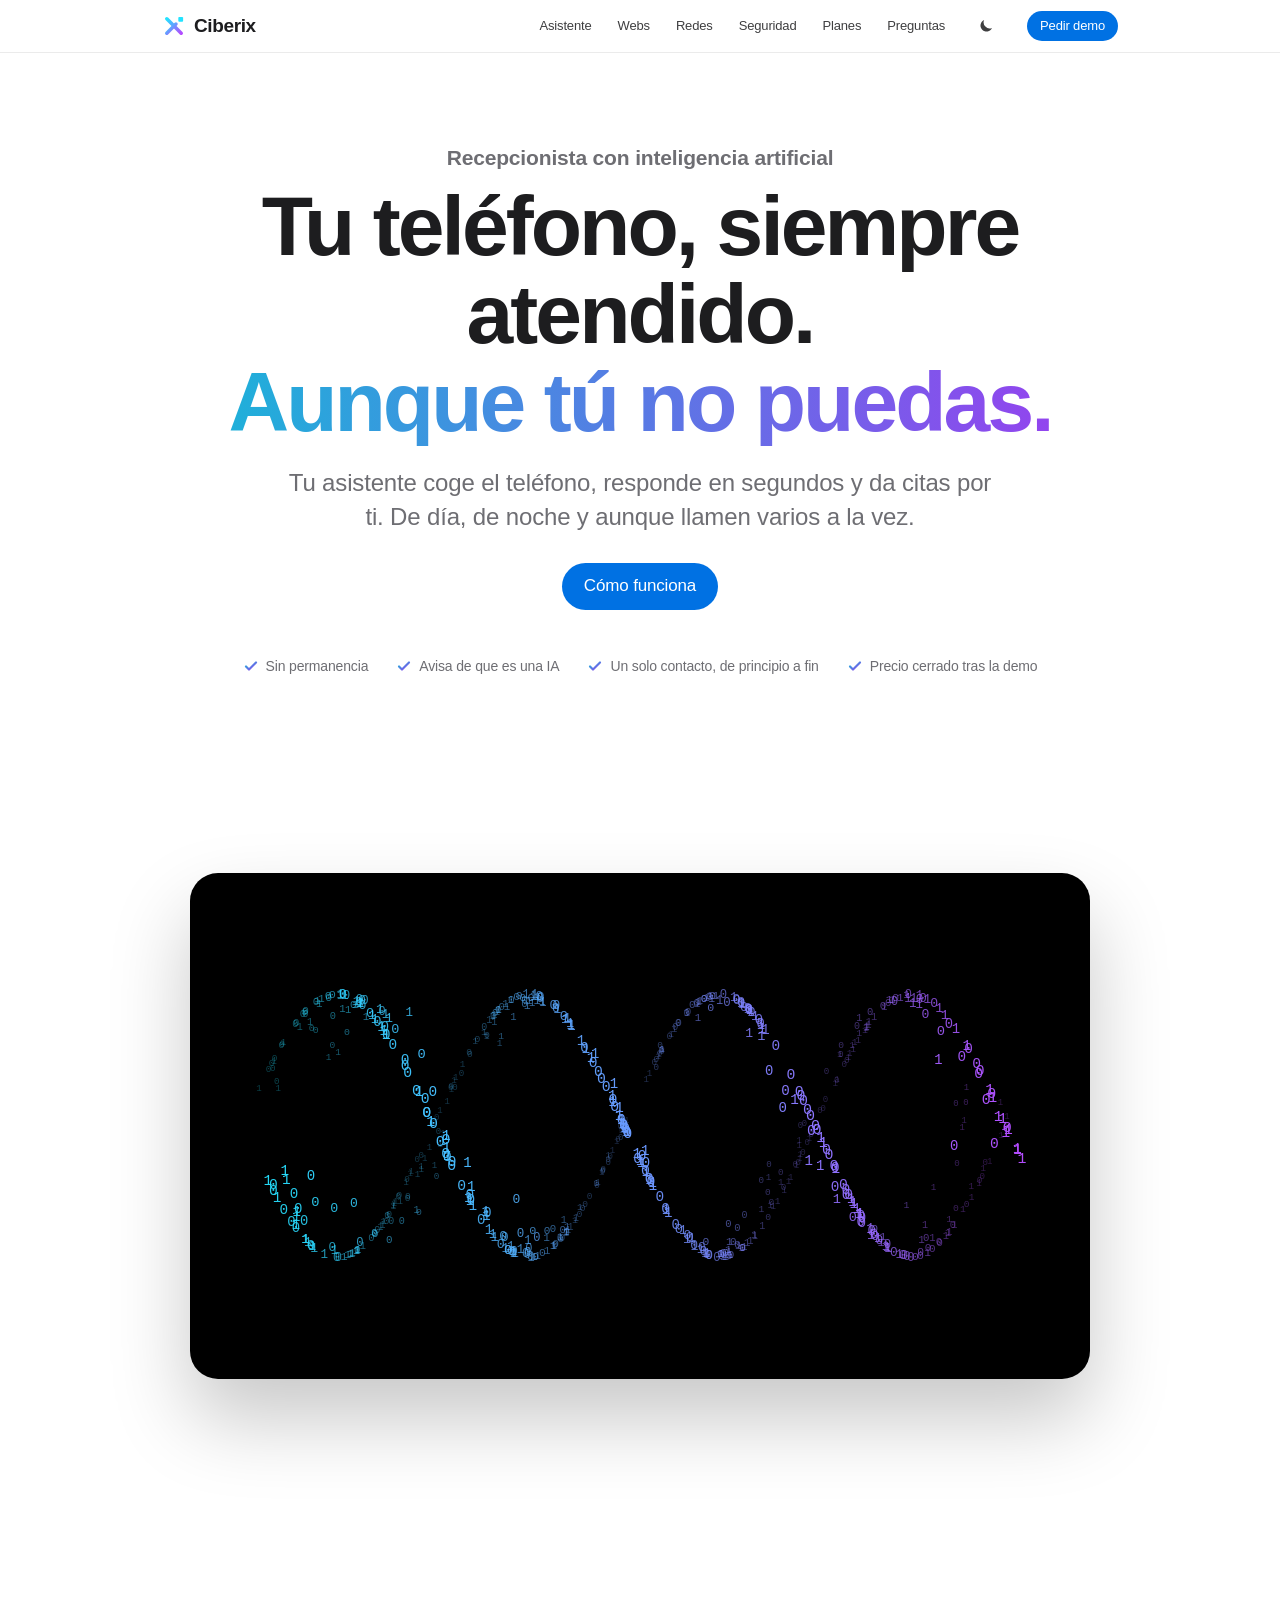
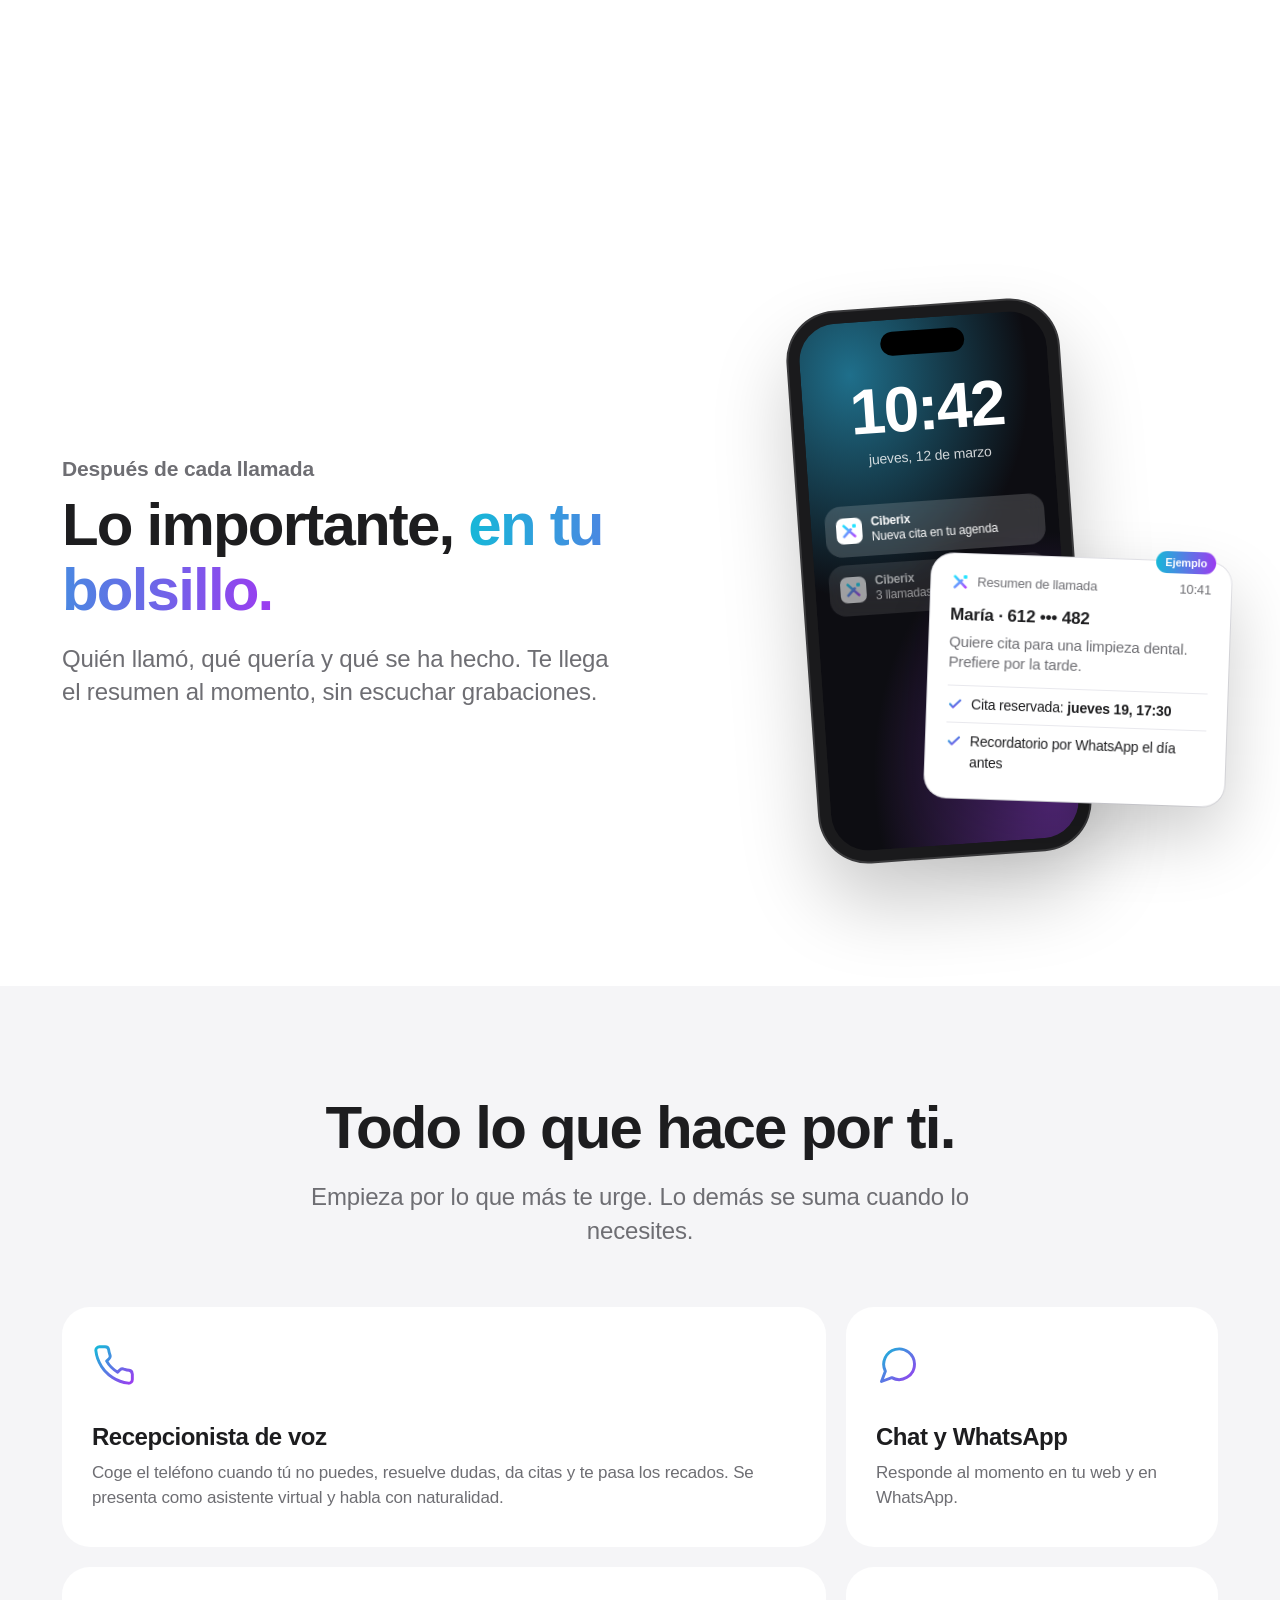
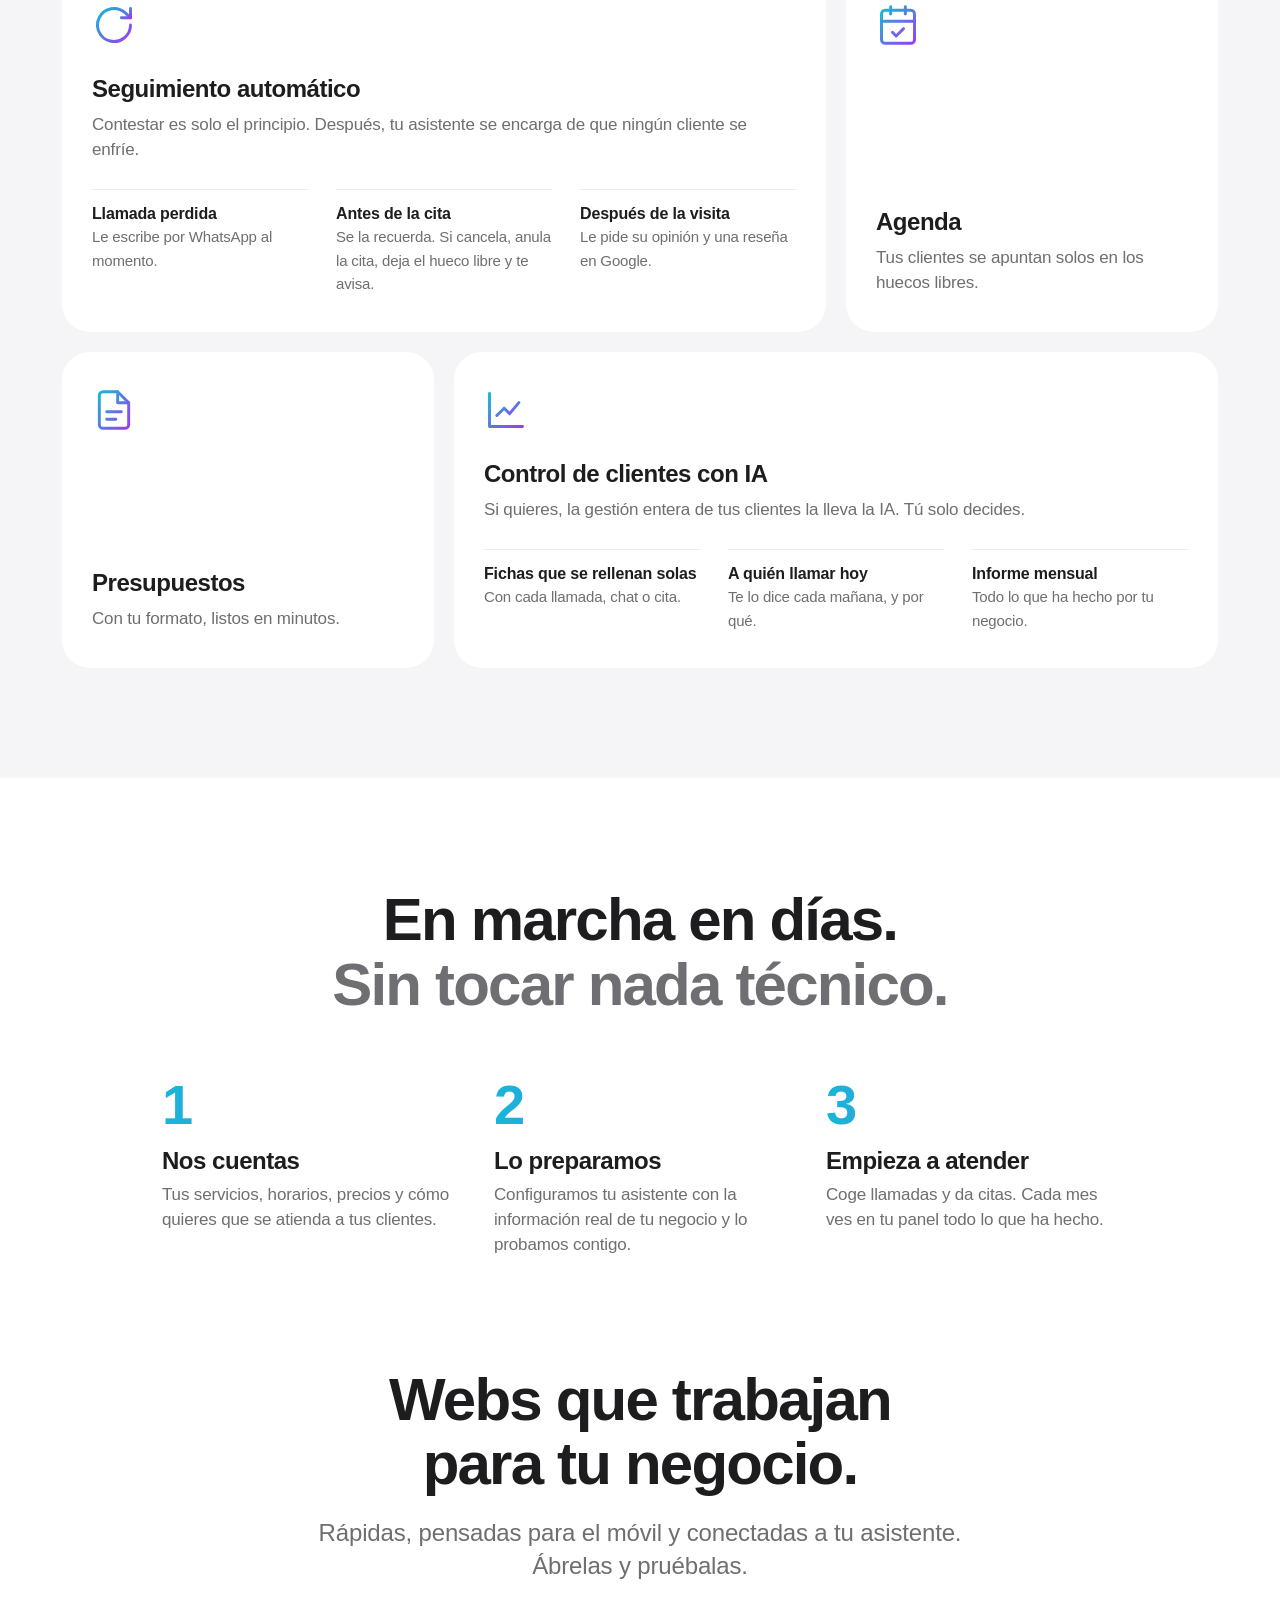
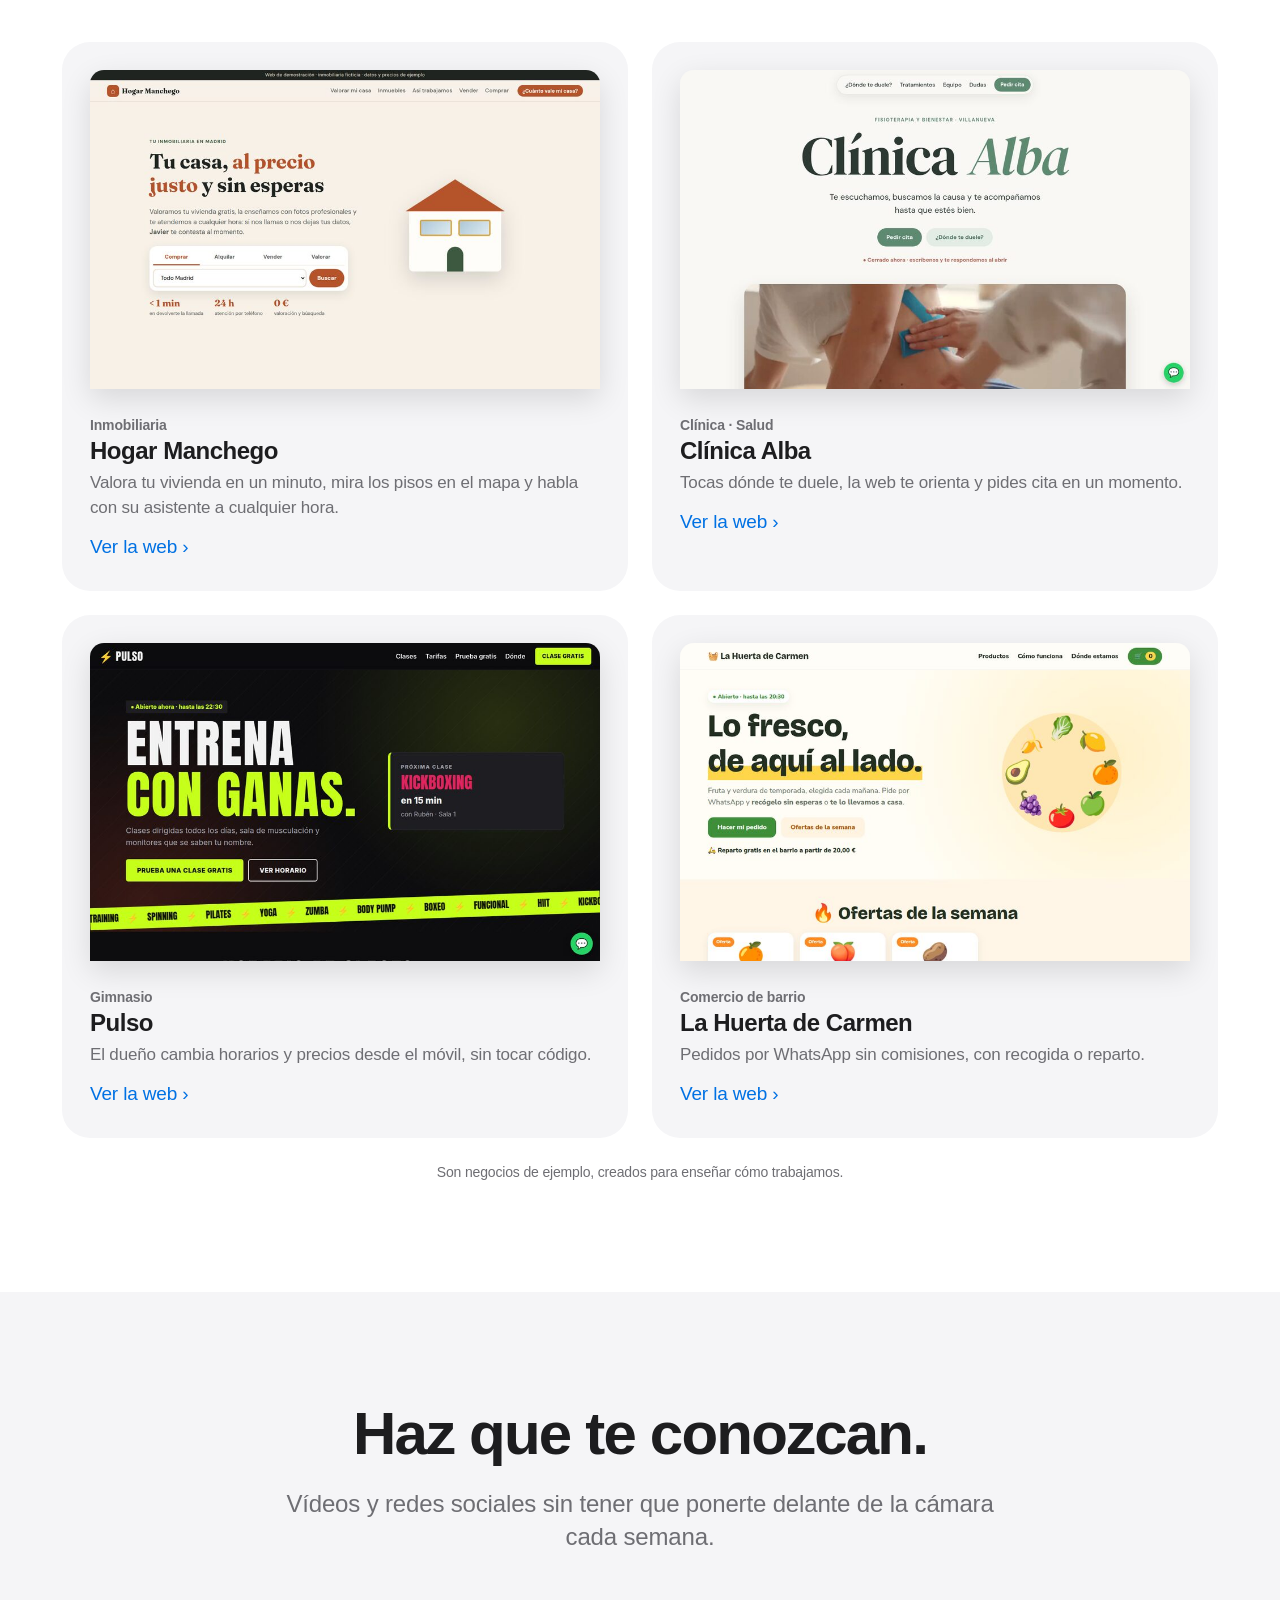
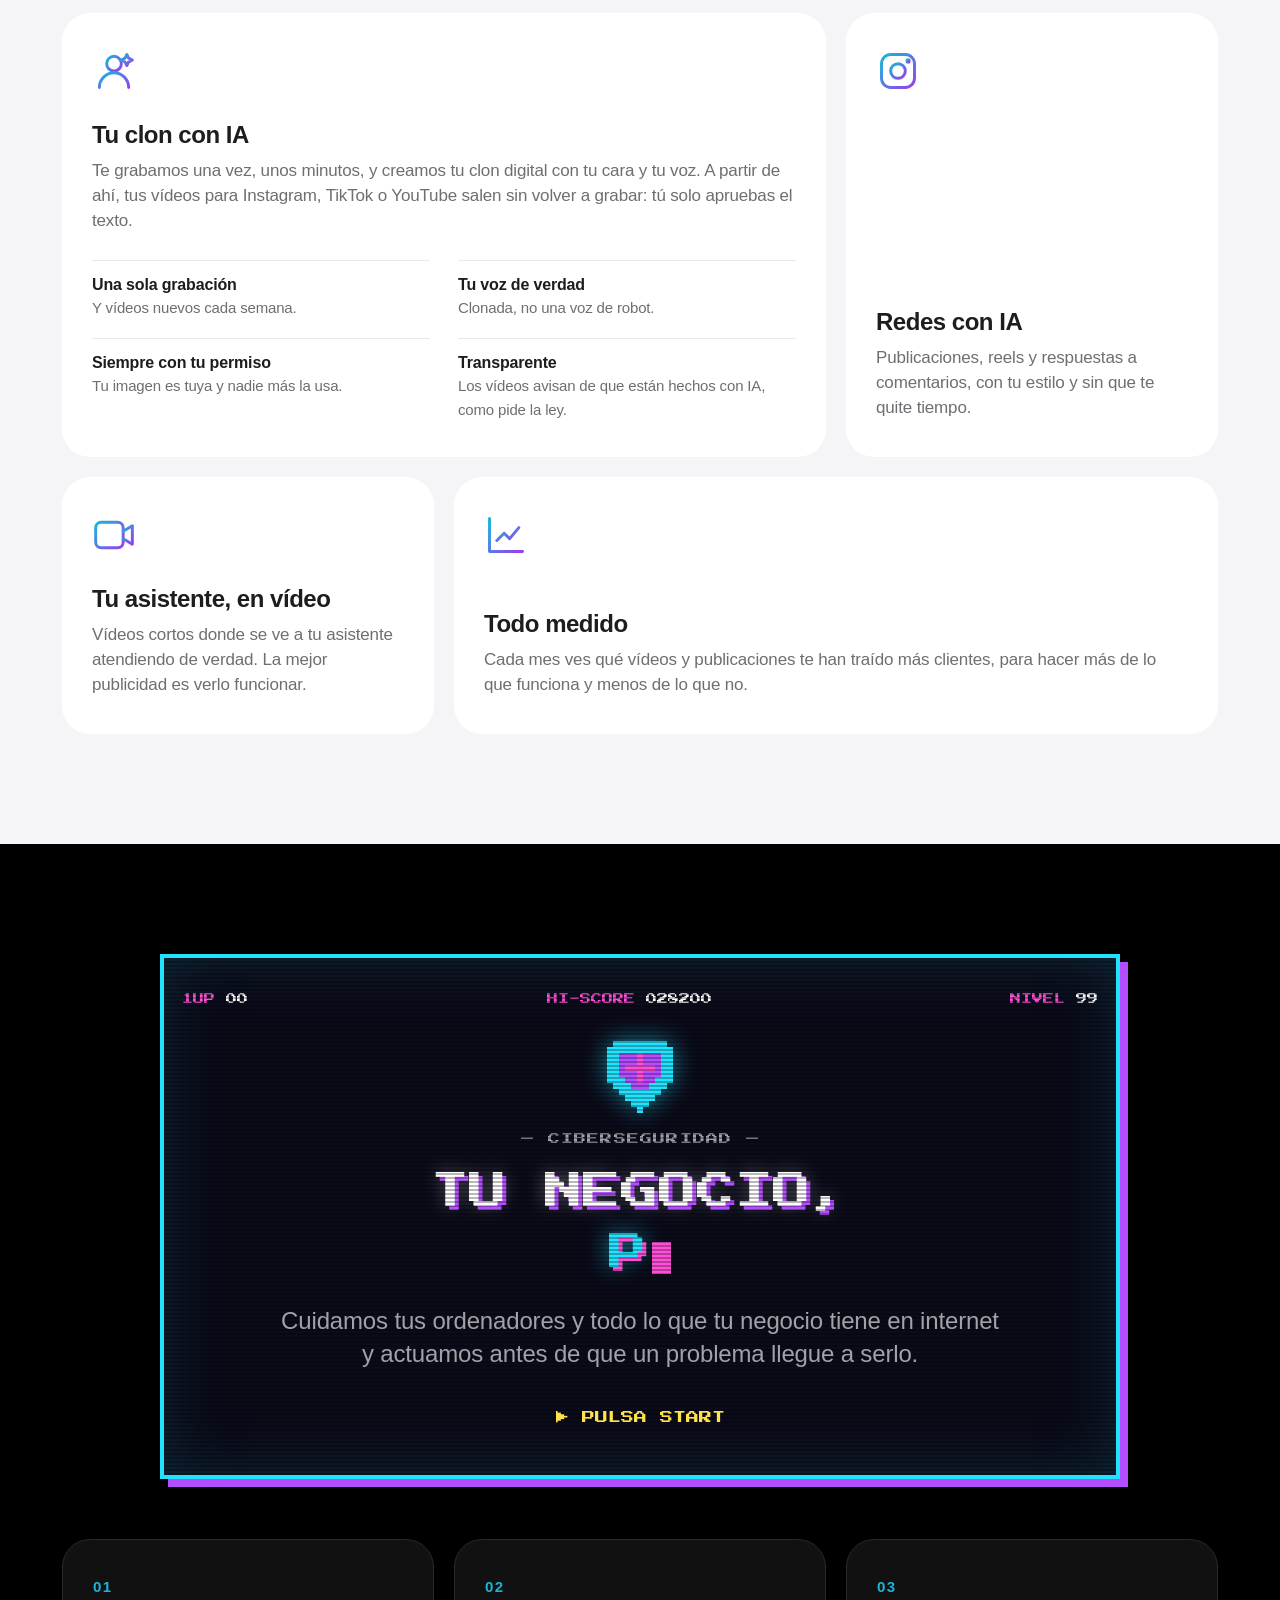
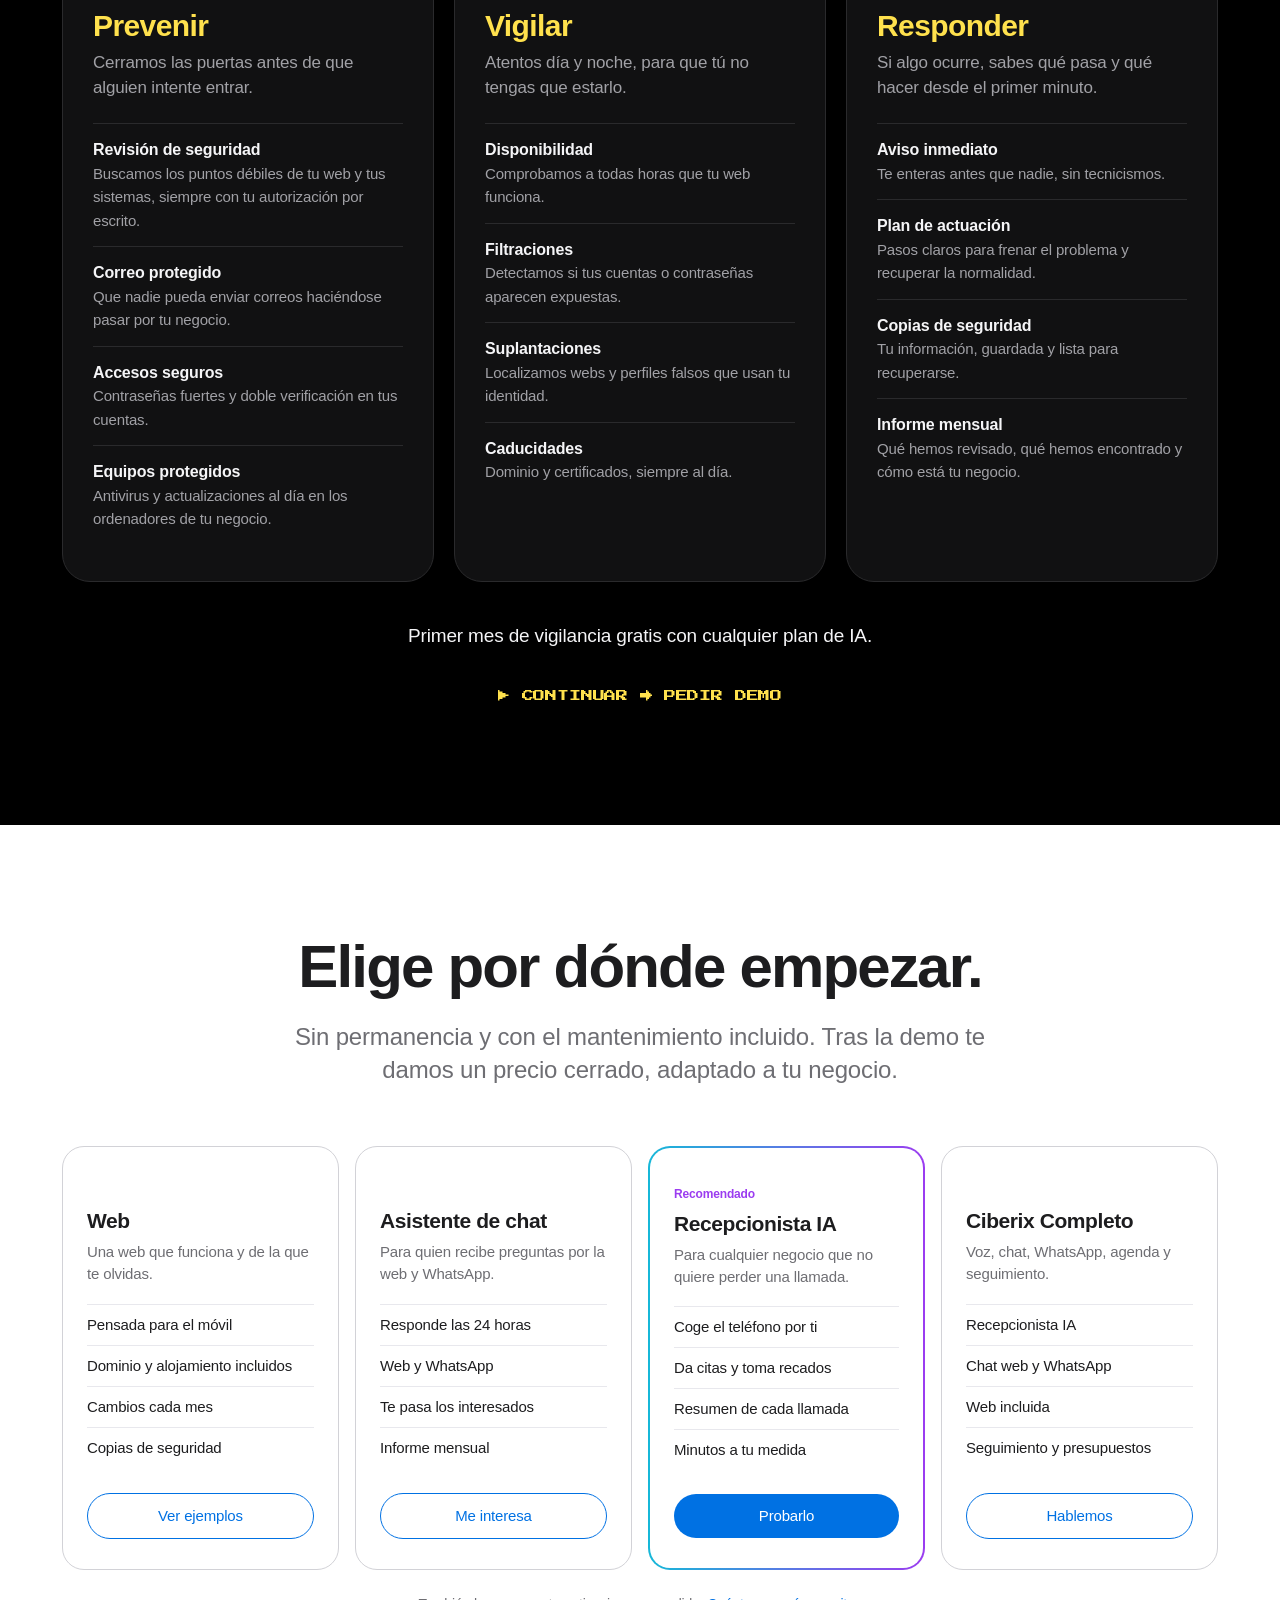
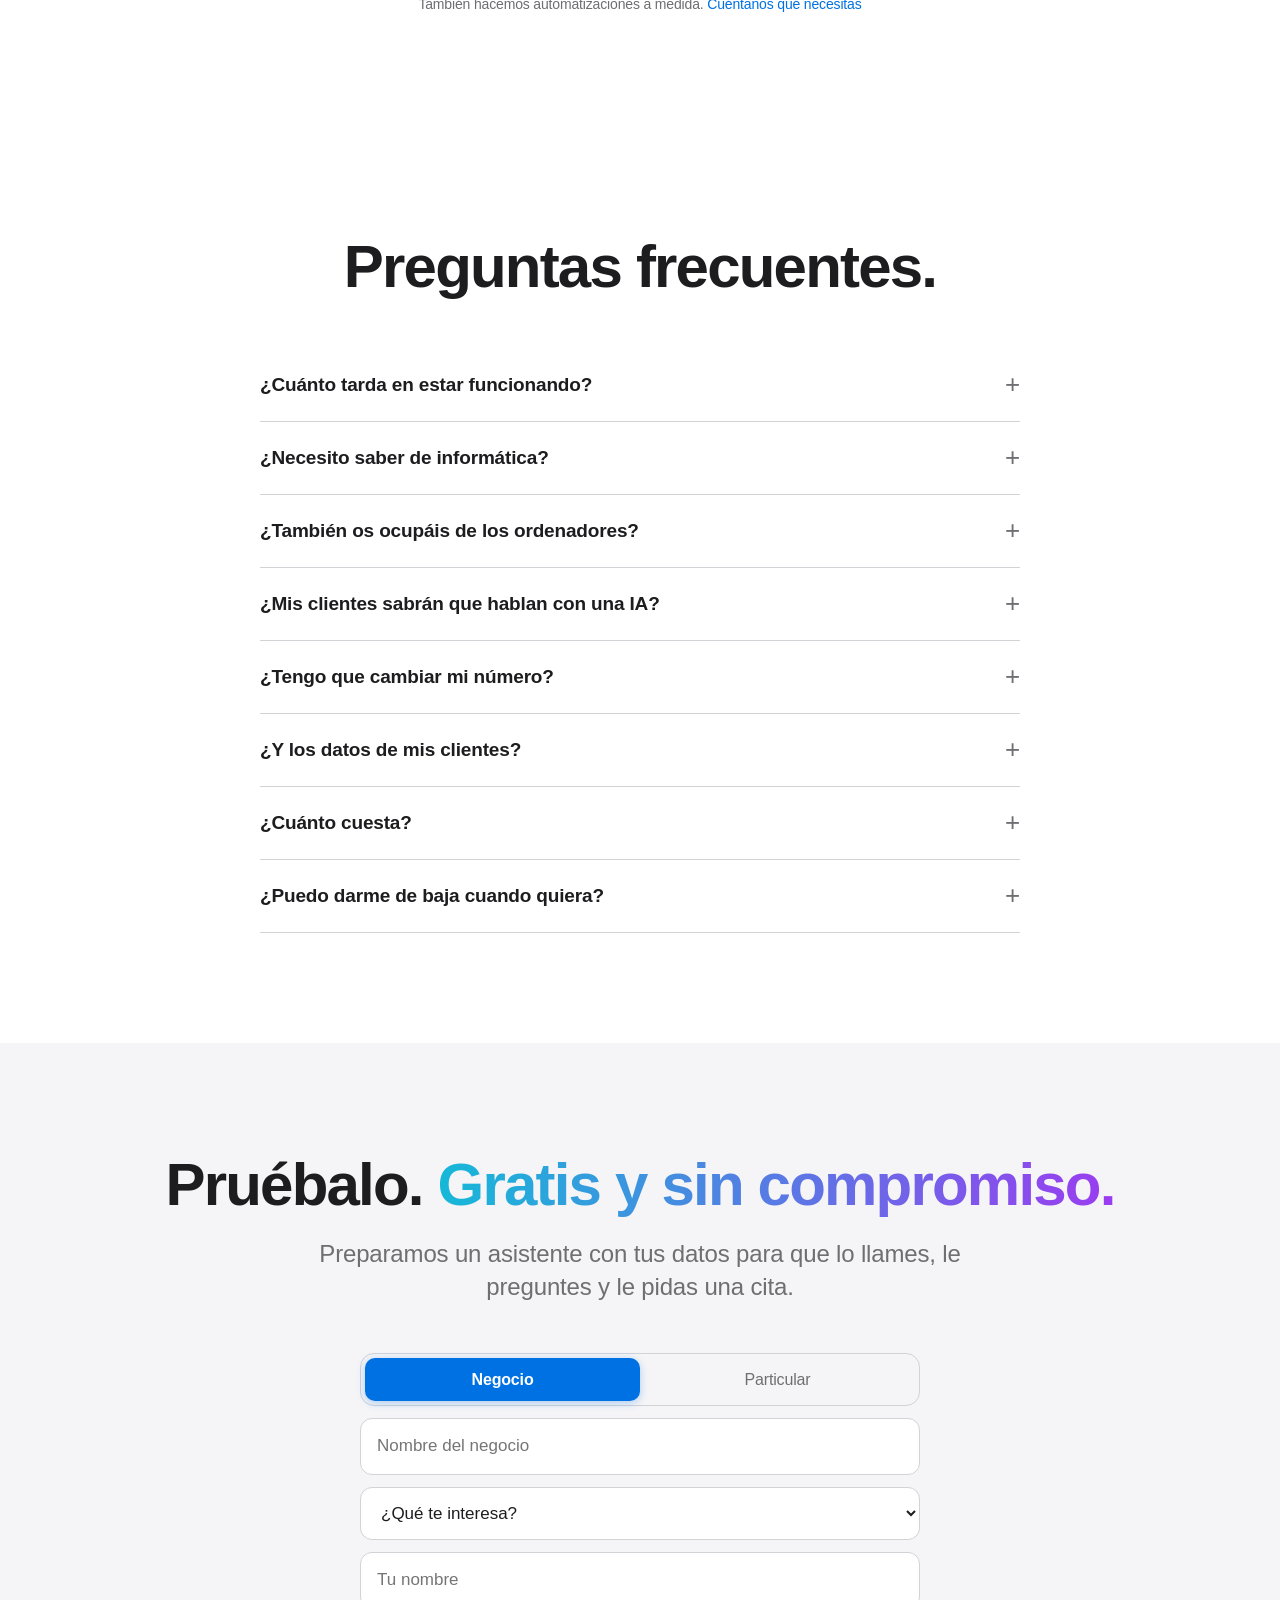
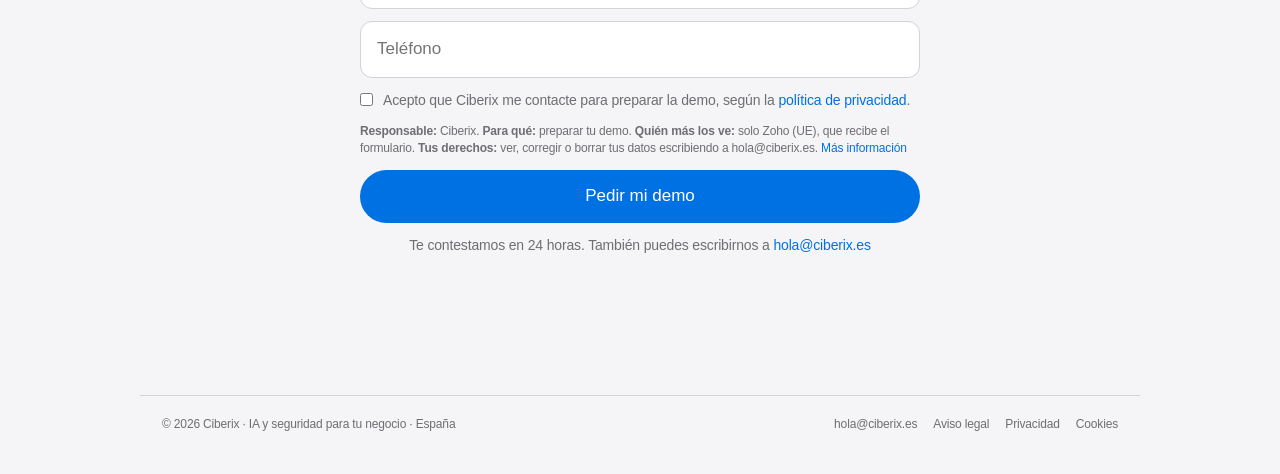
==== commit ebb93c10: "Contador de visitas anónimo (GoatCounter) y textos de cookies y privacidad" ====
--- a/index.html
+++ b/index.html
@@ -1230,5 +1230,6 @@
   }, { threshold: .5 }).observe(caja);
 })();
 </script>
+<script data-goatcounter="https://ciberix.goatcounter.com/count" async src="//gc.zgo.at/count.js"></script>
 </body>
 </html>
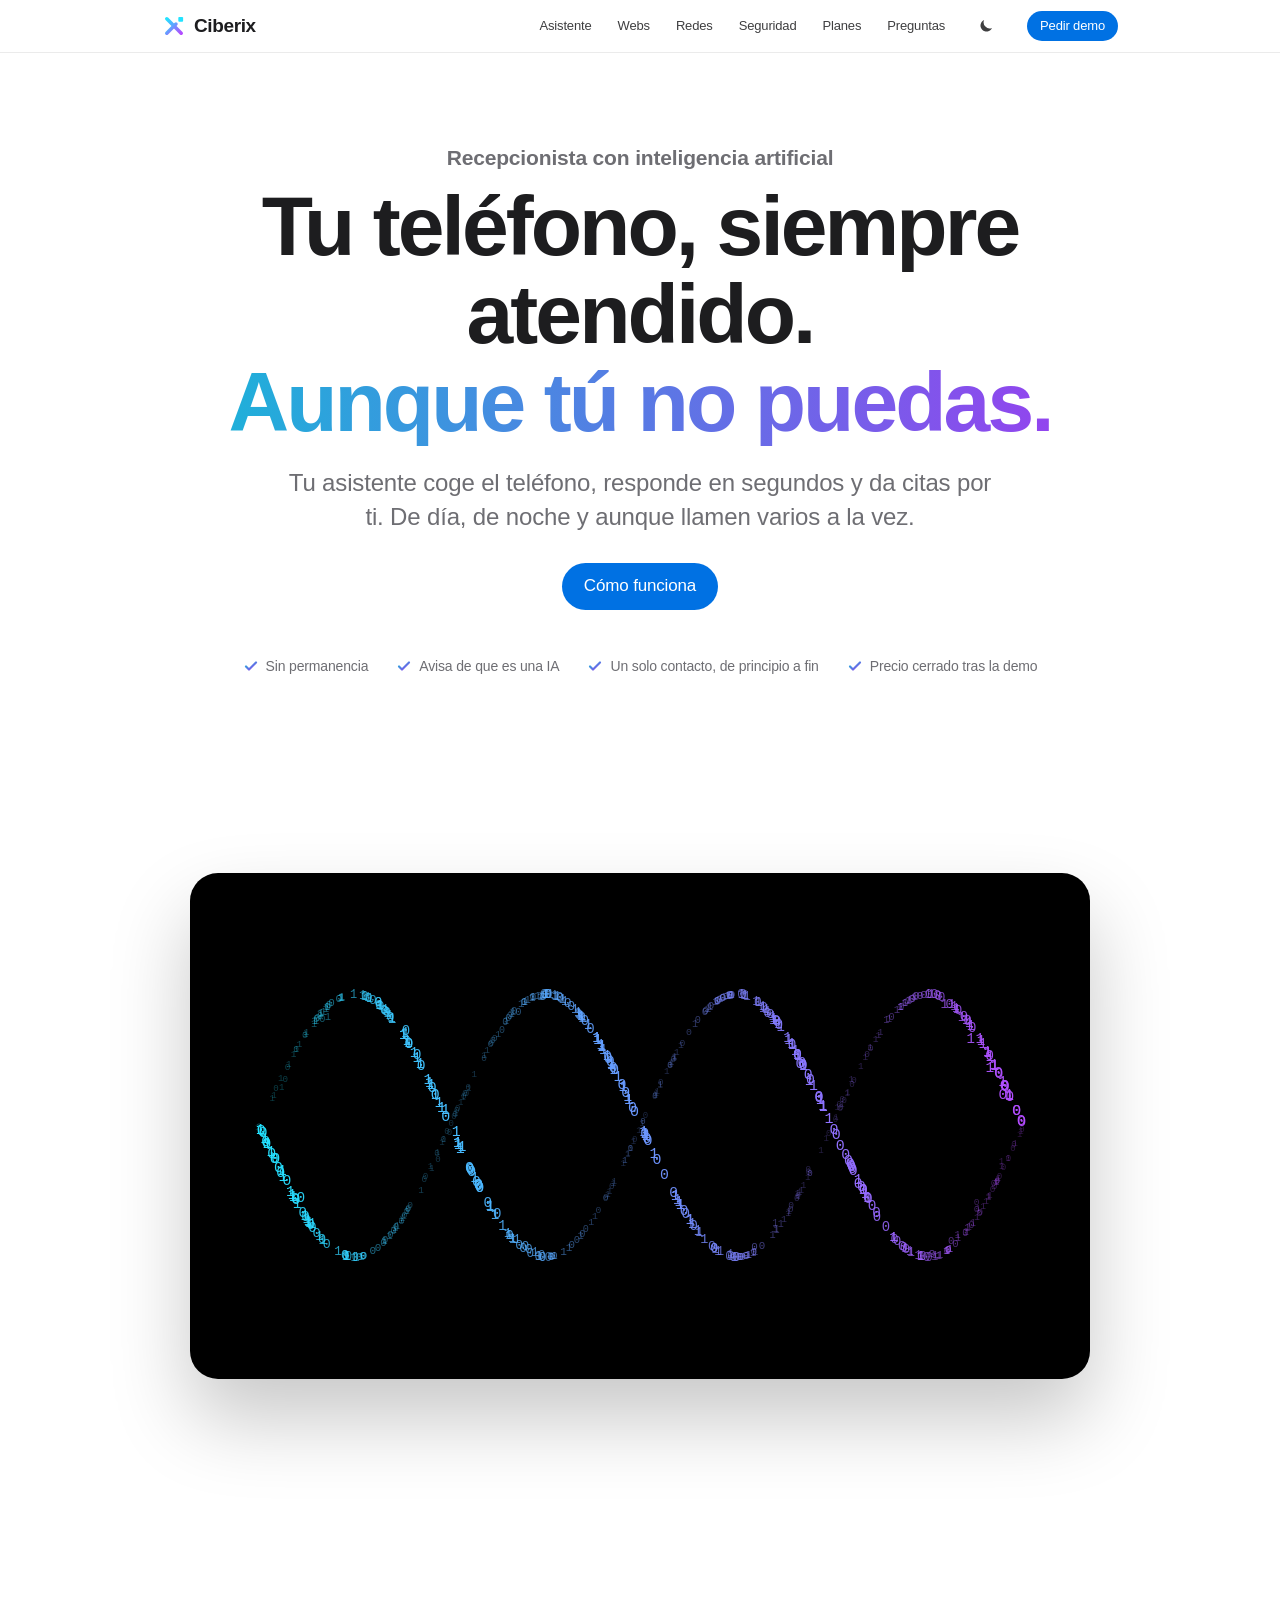
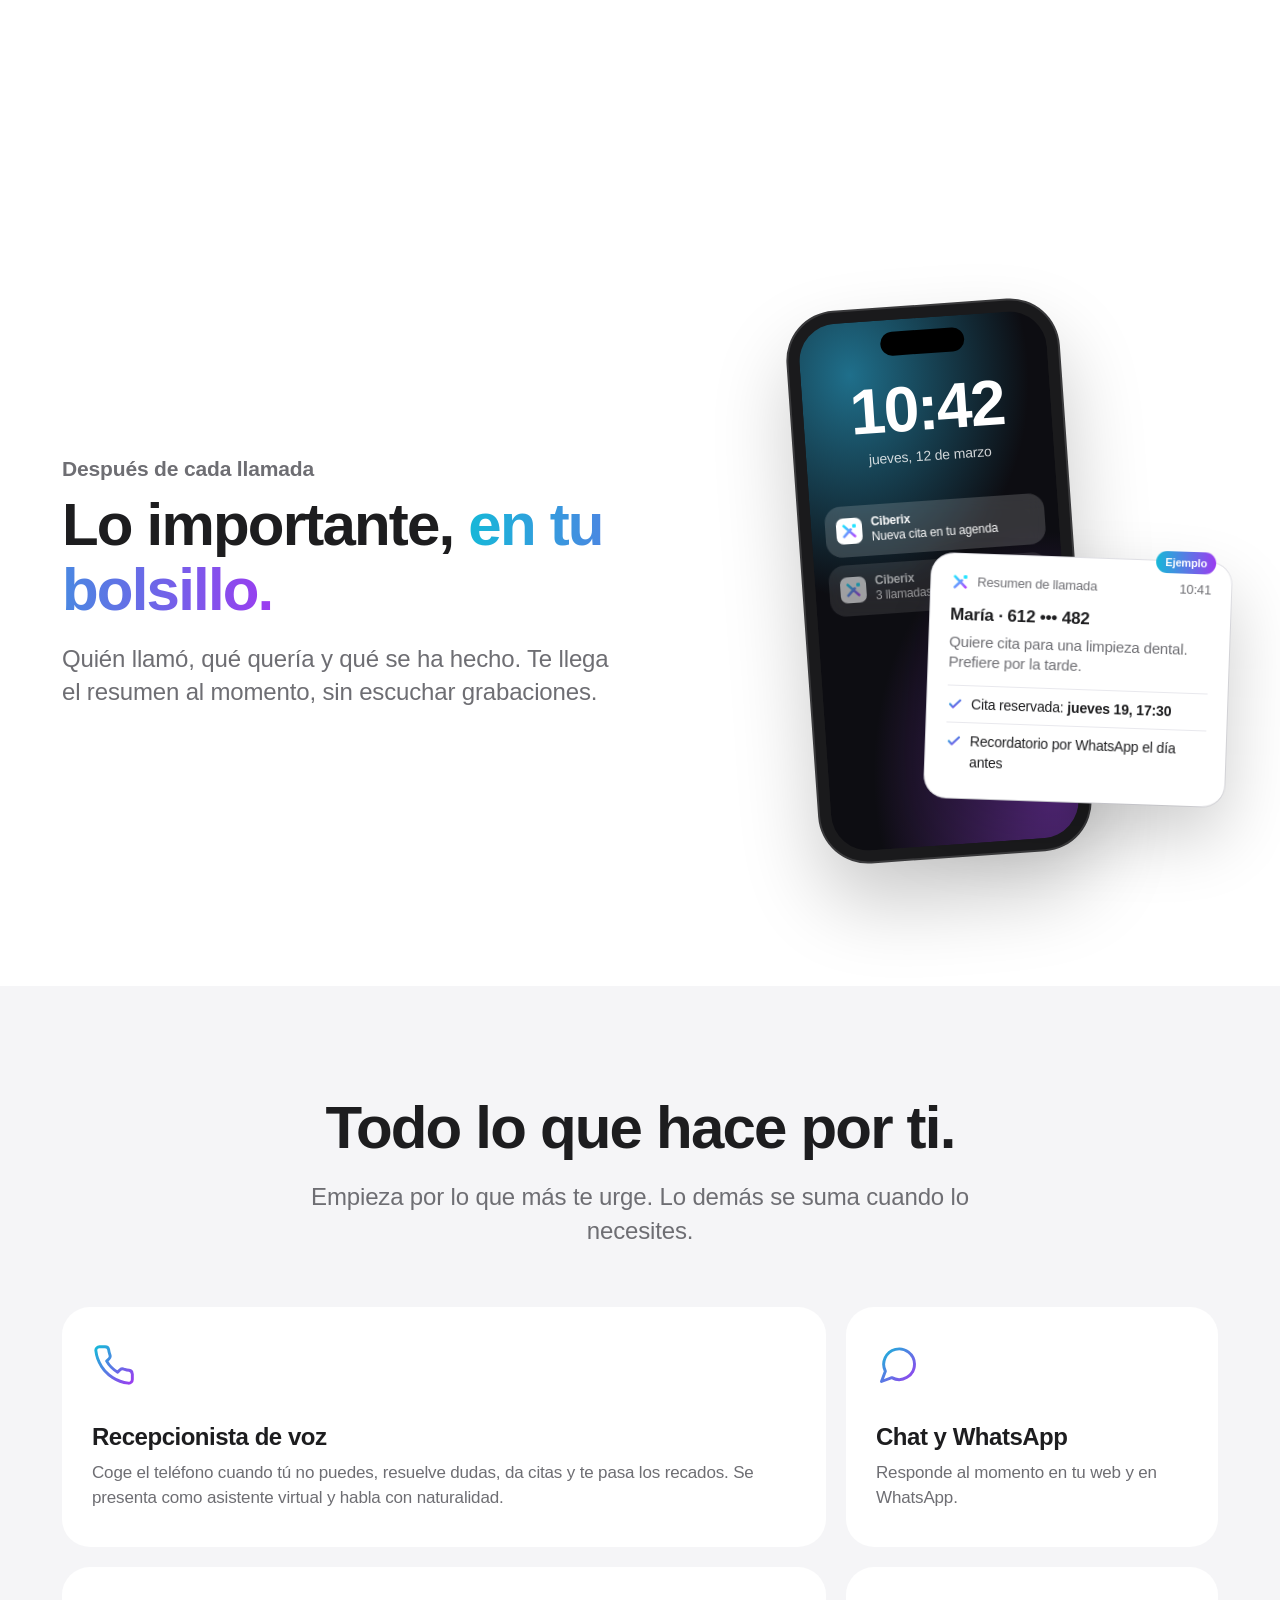
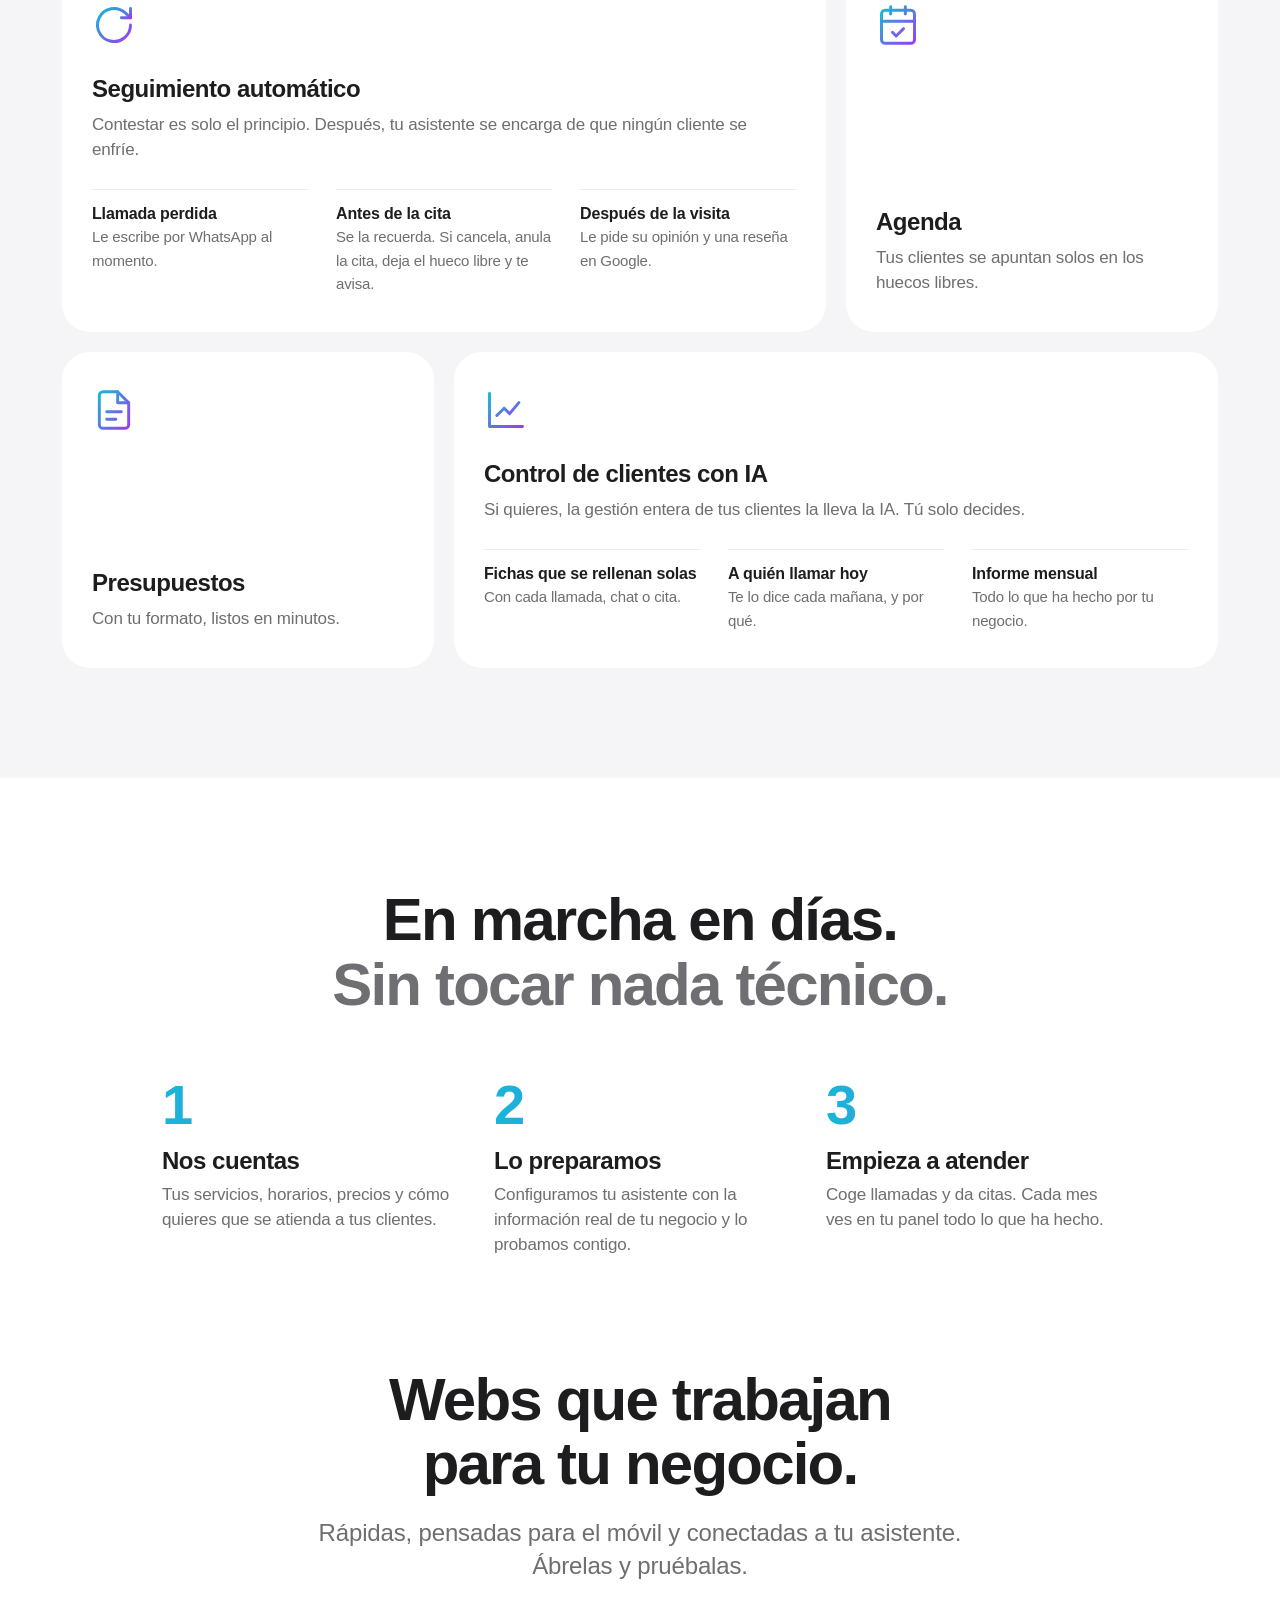
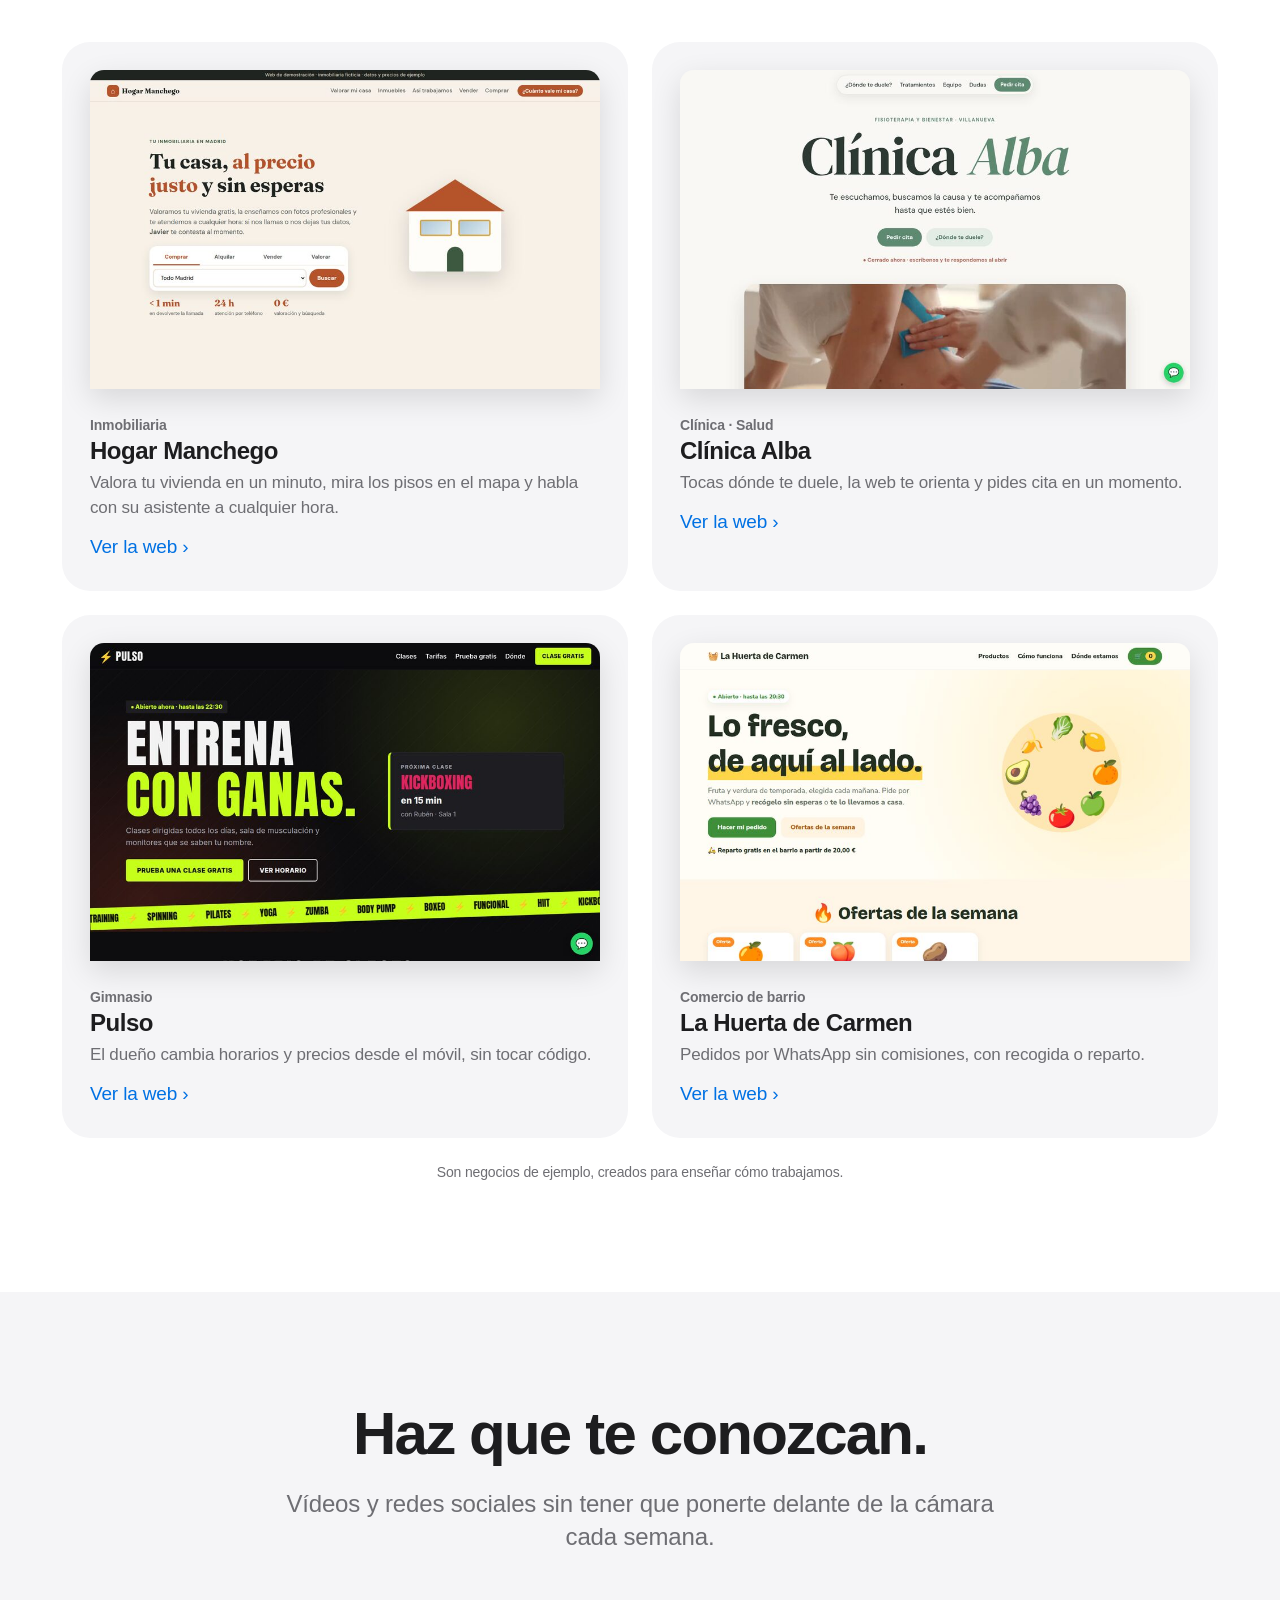
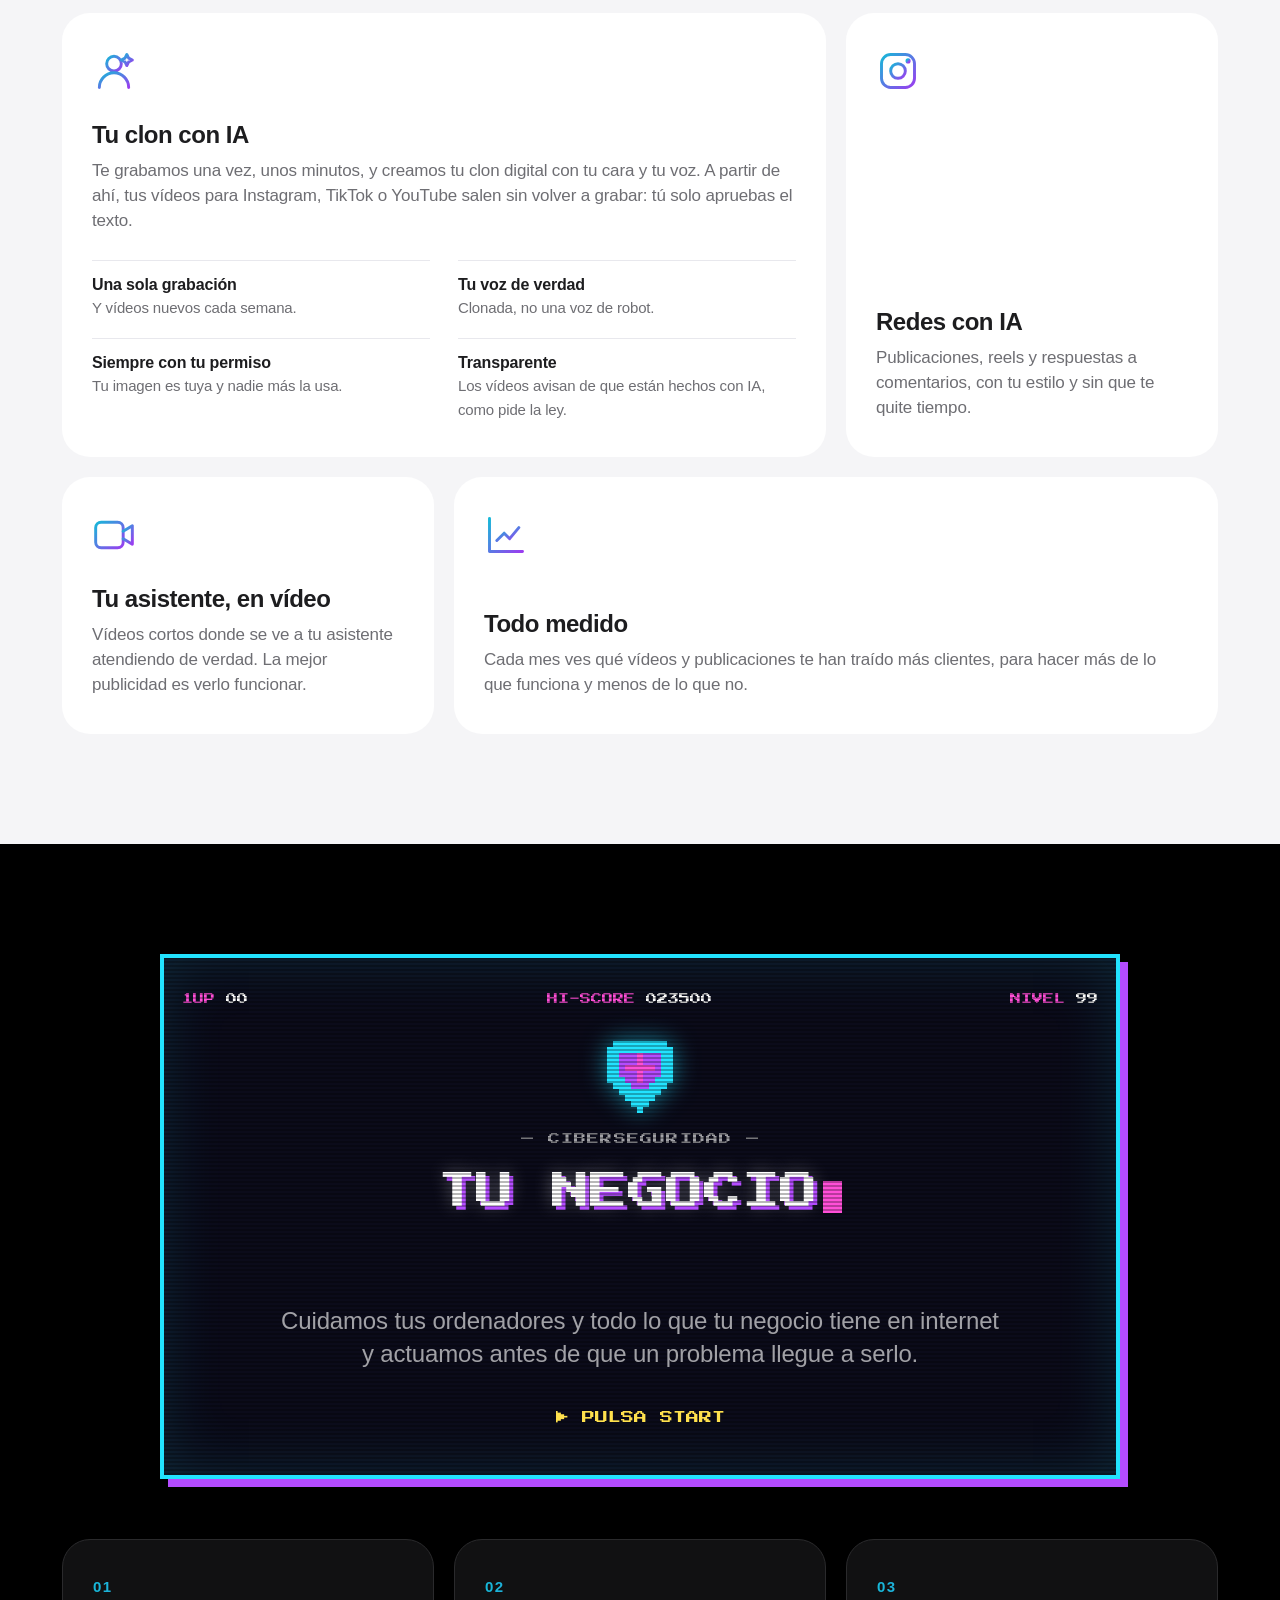
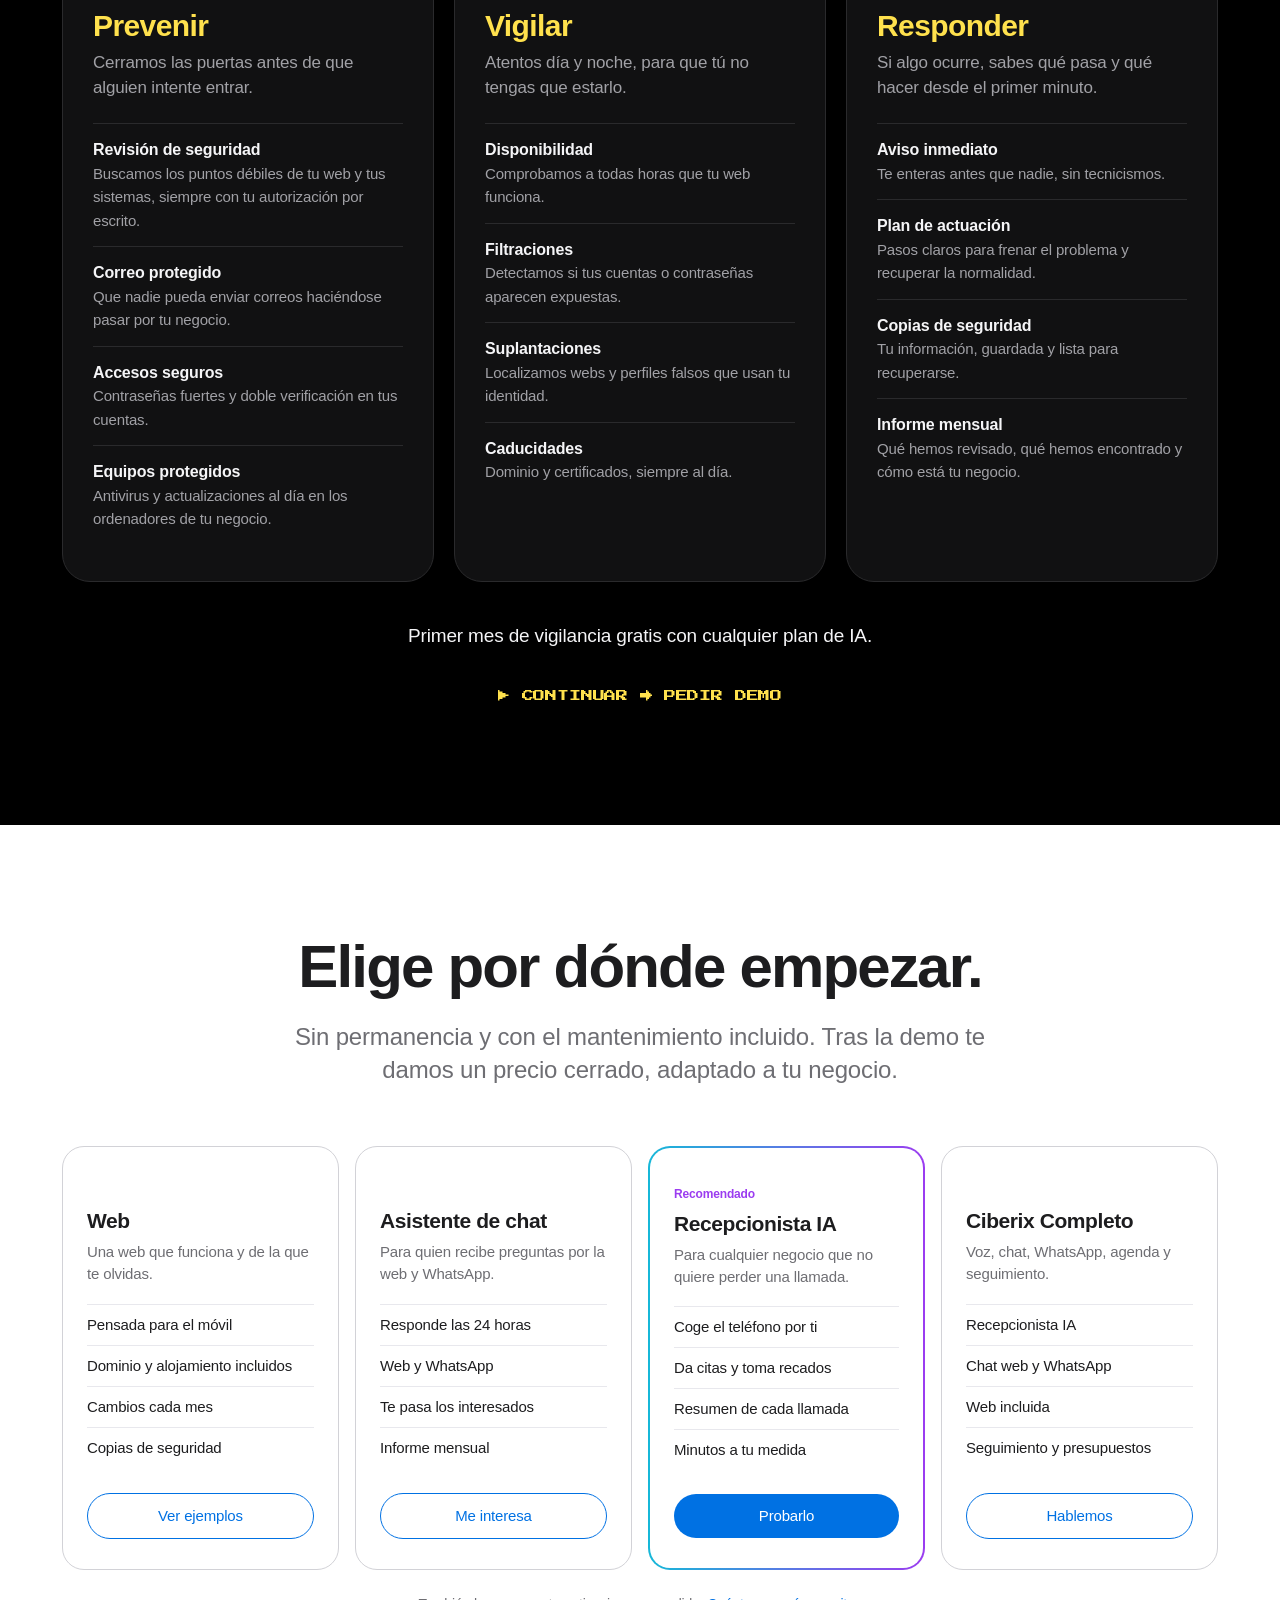
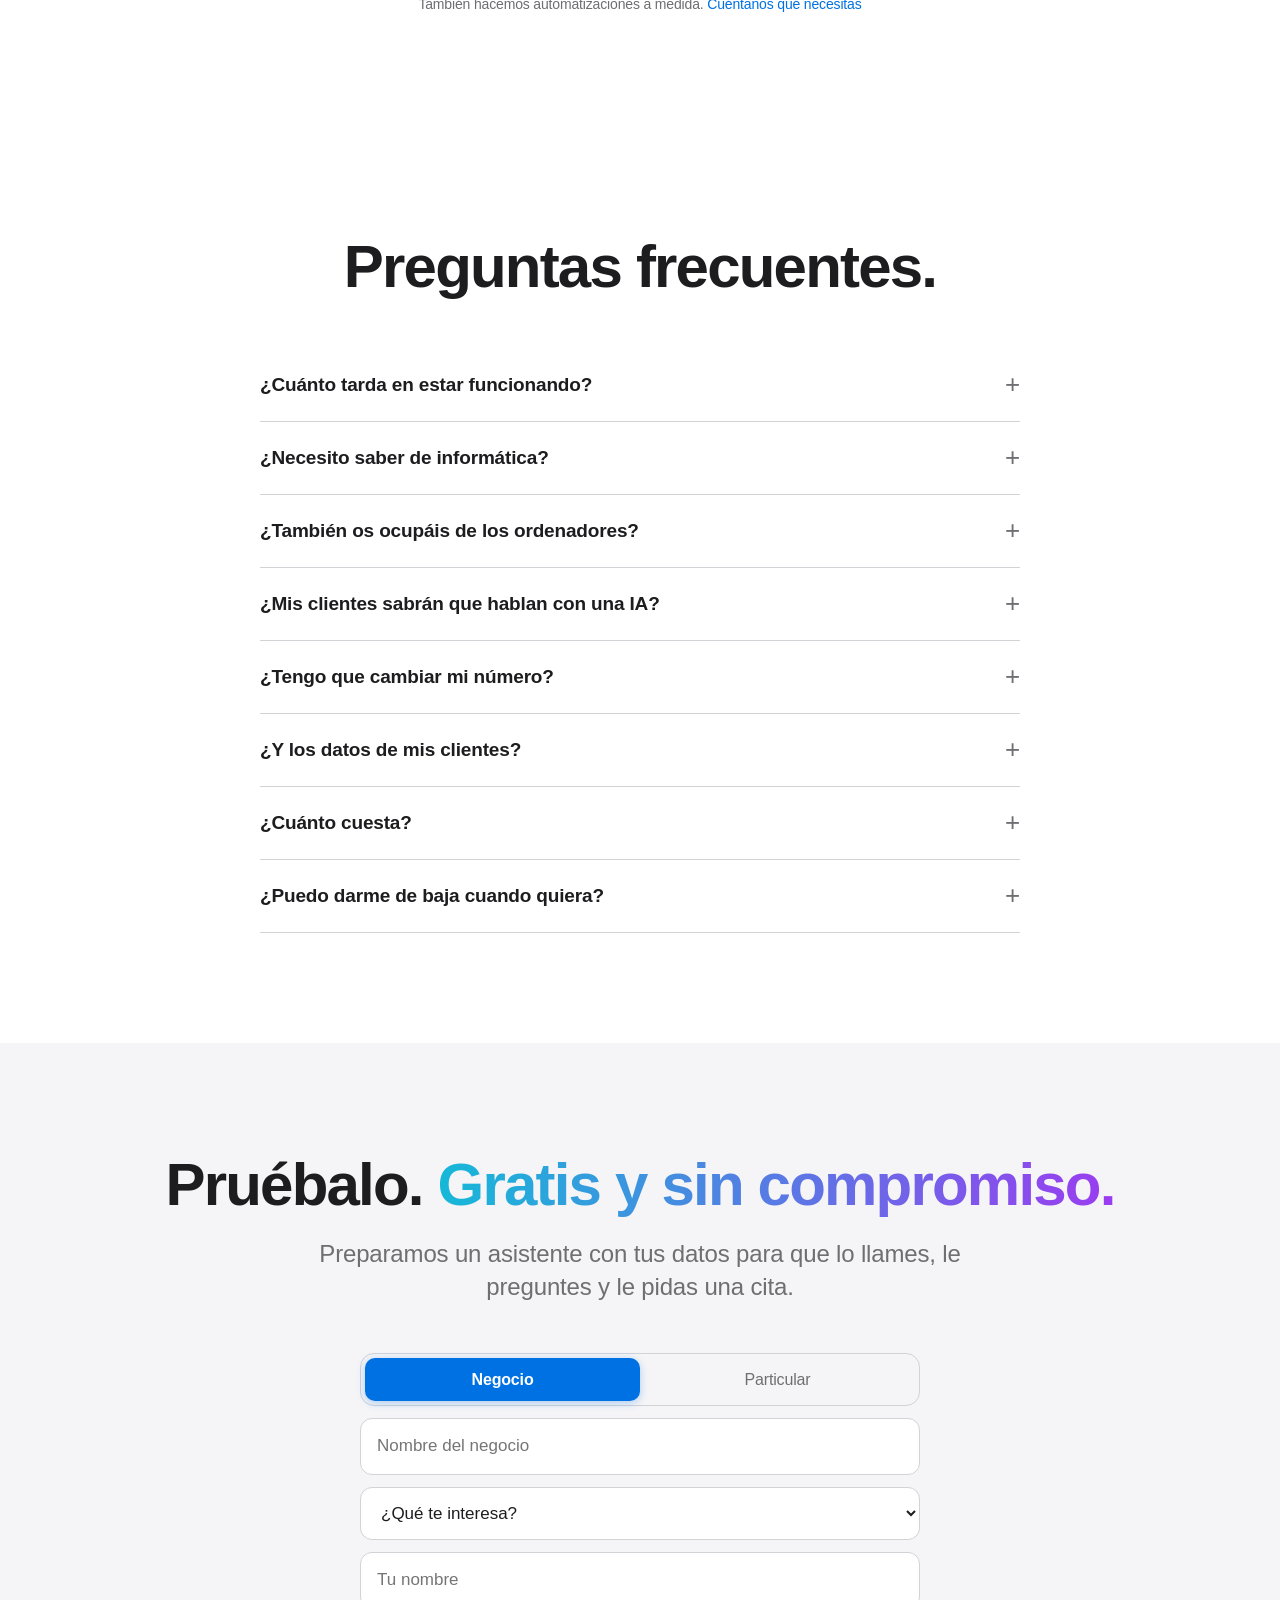
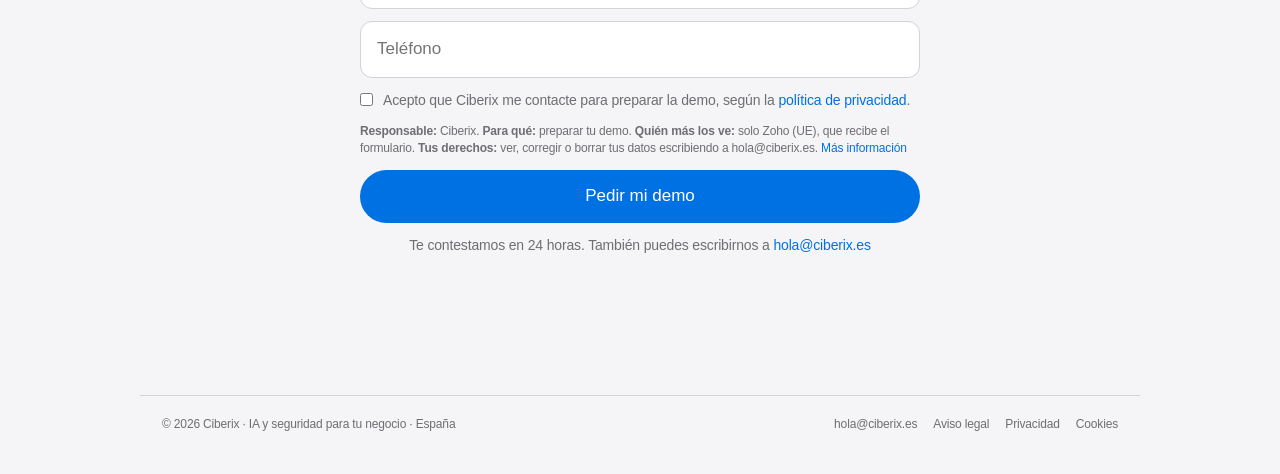
==== commit 95b60465: "Seguridad: contador servido desde la propia web y regla CSP; scripts en archivos aparte" ====
--- a/index.html
+++ b/index.html
@@ -2,9 +2,9 @@
 <html lang="es">
 <head>
 <meta charset="utf-8">
+<meta http-equiv="Content-Security-Policy" content="default-src 'self'; script-src 'self'; style-src 'self' 'unsafe-inline'; img-src 'self' data: https://ciberix.goatcounter.com; font-src 'self'; connect-src 'self' https://ciberix.goatcounter.com https://forms.zohopublic.eu; form-action 'self'; frame-src 'none'; object-src 'none'; base-uri 'none'; upgrade-insecure-requests">
 <meta name="viewport" content="width=device-width, initial-scale=1">
-<script>/* Tema elegido antes (día/noche): se aplica antes de pintar para que no haya fogonazo */
-try { var t = localStorage.getItem('tema'); if (t === 'dia' || t === 'noche') document.documentElement.dataset.tema = t; } catch (e) {}</script>
+<script src="js/tema.js"></script>
 <title>Ciberix · IA y seguridad para tu negocio</title>
 <meta name="description" content="Un asistente con inteligencia artificial que coge el teléfono, da citas y responde en segundos. Y la seguridad de tu negocio, vigilada.">
 <!-- ⚠️ AL PUBLICAR: borrar la línea de abajo (noindex) para que Google la pueda encontrar -->
@@ -764,472 +764,7 @@
   <div id="vdHueco"></div>
 </dialog>
 
-<script>
-// El recuadro con el logo vivo: primero se "reproduce" la animación y, al bajar, crece
-(function () {
-  const pista = document.getElementById('asistente');
-  const ventana = document.getElementById('ventana');
-  const lienzo = document.getElementById('lienzo');
-  const ctx = lienzo.getContext('2d');
-  const logoCentro = document.getElementById('logoCentro');
-  const logoImg = document.getElementById('logoImg');
-  const frase = document.getElementById('frase');
-  const fraseResto = document.getElementById('fraseResto');
-  const entre = (a, b, p) => a + (b - a) * p;      // valor intermedio entre a y b
-  const tramo = (x, desde, hasta) => Math.min(1, Math.max(0, (x - desde) / (hasta - desde)));
-  if (matchMedia('(prefers-reduced-motion: reduce)').matches) return;
-
-  // ---------- 1) LA ANIMACIÓN: unos y ceros en doble hélice que forman la X ----------
-  const N = innerWidth < 620 ? 380 : 700;
-  let W, H, S, cx, cy, puntos = [], bits = [], logoListo = false;
-
-  // Dibuja la X en un lienzo invisible y apunta los píxeles pintados: ahí irá cada bit
-  function medir() {
-    const dpr = Math.min(devicePixelRatio || 1, 2);
-    W = innerWidth; H = innerHeight;
-    lienzo.width = W * dpr; lienzo.height = H * dpr;
-    ctx.setTransform(dpr, 0, 0, dpr, 0, 0);
-    ctx.textAlign = 'center'; ctx.textBaseline = 'middle';
-    const rv = ventana.getBoundingClientRect(), ri = logoImg.getBoundingClientRect();
-    S = ri.width;
-    cx = W / 2 + (ri.left + ri.width / 2) - (rv.left + rv.width / 2);   // centro del logo
-    cy = H / 2 + (ri.top + ri.height / 2) - (rv.top + rv.height / 2);
-    const k = S / 100, oculto = document.createElement('canvas');
-    oculto.width = oculto.height = Math.ceil(S);
-    const o = oculto.getContext('2d');
-    o.lineCap = 'round'; o.lineWidth = 15 * k;
-    o.beginPath(); o.moveTo(20 * k, 20 * k); o.lineTo(80 * k, 80 * k);
-    o.moveTo(20 * k, 80 * k); o.lineTo(58 * k, 42 * k); o.stroke();
-    o.fillRect(68 * k, 12 * k, 20 * k, 20 * k);
-    const L = oculto.width;
-    if (L < 1) { puntos = [[cx, cy]]; return; }          // si el logo no se ve, no rompe nada
-    const datos = o.getImageData(0, 0, L, L).data;
-    const paso = Math.max(3, Math.round(S / 38));
-    puntos = [];
-    for (let y = 0; y < L; y += paso)
-      for (let x = 0; x < L; x += paso)
-        if (datos[(y * L + x) * 4 + 3] > 128) puntos.push([cx - S / 2 + x, cy - S / 2 + y]);
-  }
-  const alAzar = () => puntos[Math.floor(Math.random() * puntos.length)];
-  medir();
-  for (let i = 0; i < N; i++) bits.push({
-    u: Math.random(), hebra: i % 2, txt: Math.random() < .5 ? '0' : '1',
-    retraso: Math.random() * .6, destino: alAzar()
-  });
-
-  const suave = x => x < .5 ? 4 * x * x * x : 1 - Math.pow(-2 * x + 2, 3) / 2;
-  const cian = [34, 227, 255], morado = [180, 76, 255];
-  const color = f => { f = Math.min(1, Math.max(0, f));
-    return `rgb(${cian.map((v, i) => Math.round(v + (morado[i] - v) * f)).join(',')})`; };
-
-  let inicio = null;
-  function dibujar(ahora) {
-    const t = (ahora - inicio) / 1000;                 // segundos desde que empezó
-    ctx.clearRect(0, 0, W, H);
-    const ancho = Math.min(W, 900) * .85, alto = Math.min(H, 506) * .26;
-    for (const b of bits) {
-      const ang = b.u * Math.PI * 4 + t * 1.4 + b.hebra * Math.PI;   // giro de la hélice
-      const hx = W / 2 + (b.u - .5) * ancho;
-      const hy = H / 2 + Math.sin(ang) * alto;
-      const z = (Math.cos(ang) + 1) / 2;                              // 0 lejos, 1 cerca
-      const k = suave(tramo(t, 2 + b.retraso, 3.3 + b.retraso));      // vuelo hacia la X
-      const x = hx + (b.destino[0] - hx) * k, y = hy + (b.destino[1] - hy) * k;
-      let alfa = (.25 + z * .75) * (1 - k) + .95 * k;
-      if (t > 4) alfa *= 1 - tramo(t, 4, 5.2);                        // se apagan
-      ctx.globalAlpha = alfa;
-      ctx.fillStyle = color(((b.u)) * (1 - k) + ((b.destino[0] + b.destino[1] - cx - cy + S) / (2 * S)) * k);
-      ctx.font = `${((9 + z * 6) * (1 - k) + 8 * k).toFixed(1)}px ui-monospace, monospace`;
-      ctx.fillText(b.txt, x, y);
-    }
-    if (t > 3.7 && !logoListo) {                        // aparece el logo de verdad
-      logoListo = true; mover();
-      setTimeout(() => logoCentro.style.transition = 'none', 1200);
-    }
-    if (t < 5.4) requestAnimationFrame(dibujar); else ctx.clearRect(0, 0, W, H);
-  }
-  // Empieza cuando el recuadro se ve en pantalla (como un vídeo con reproducción automática)
-  new IntersectionObserver((es, obs) => es.forEach(e => {
-    if (e.isIntersecting) { obs.disconnect(); requestAnimationFrame(a => { inicio = a; dibujar(a); }); }
-  }), {threshold: .5}).observe(ventana);
-
-  // ---------- 2) EL CRECIMIENTO AL BAJAR (la fórmula del vídeo de ayer) ----------
-  function mover() {
-    const r = pista.getBoundingClientRect();
-    const avance = tramo(-r.top, 0, pista.offsetHeight - innerHeight);   // 0 a 1
-    const p = tramo(avance, .05, .55);                                    // crecer
-    const w0 = Math.min(900, innerWidth * .9), h0 = Math.min(506, innerWidth * .506);
-    ventana.style.width = entre(w0, innerWidth, p) + 'px';
-    ventana.style.height = entre(h0, innerHeight, p) + 'px';
-    ventana.style.borderRadius = entre(28, 0, p) + 'px';
-    const quedarse = 1 - tramo(avance, .5, .6);                          // el logo se va
-    logoCentro.style.opacity = logoListo ? quedarse : 0;
-    lienzo.style.opacity = quedarse;
-    frase.style.opacity = tramo(avance, .6, .72);                         // llega la frase
-    fraseResto.style.opacity = tramo(avance, .72, .84);                  // y luego el texto y las cifras
-    fraseResto.style.transform = `translateY(${entre(30, 0, tramo(avance, .72, .84))}px)`;
-    frase.style.transform = `translate(-50%,-50%) scale(${entre(.92, 1, tramo(avance, .6, .72))})`;
-  }
-  addEventListener('scroll', () => requestAnimationFrame(mover), {passive: true});
-  addEventListener('resize', () => { medir(); bits.forEach(b => b.destino = alAzar()); mover(); });
-  mover();
-})();
-
-// Banco de bits en la sección de seguridad (como un banco de peces: 3 reglas sencillas)
-(function () {
-  const sec = document.getElementById('seguridad');
-  const lienzo = document.createElement('canvas');
-  lienzo.className = 'banco';
-  sec.prepend(lienzo);
-  const ctx = lienzo.getContext('2d');
-  let W, H;
-  function medir() {
-    const dpr = Math.min(devicePixelRatio || 1, 2);
-    W = sec.clientWidth; H = sec.clientHeight;
-    lienzo.width = W * dpr; lienzo.height = H * dpr;
-    ctx.setTransform(dpr, 0, 0, dpr, 0, 0);
-  }
-  medir();
-  addEventListener('resize', medir);
-
-  const movil = innerWidth < 620;
-  const MAXIMO = movil ? 90 : 220;
-  const peces = [];
-  function nuevo(x, y, ang, disparo = 0) {
-    const a = ang ?? Math.random() * Math.PI * 2, v = disparo ? 5 + Math.random() * 3 : 1.2 + Math.random();
-    peces.push({ x, y, vx: Math.cos(a) * v, vy: Math.sin(a) * v, c: Math.random(), tam: 12 + Math.random() * 7, impulso: disparo, rojo: !!disparo });
-    if (peces.length > MAXIMO) peces.shift();          // si hay demasiados, se va el más viejo
-  }
-  for (let i = 0; i < (movil ? 50 : 120); i++) nuevo(Math.random() * W, Math.random() * H);
-
-  // El ratón: los peces lo esquivan, como si lo vigilaran
-  const raton = { x: -1e4, y: -1e4 };
-  const posicion = e => { const r = sec.getBoundingClientRect(); return [e.clientX - r.left, e.clientY - r.top]; };
-  sec.addEventListener('mousemove', e => { [raton.x, raton.y] = posicion(e); });
-  sec.addEventListener('mouseleave', () => { raton.x = raton.y = -1e4; });
-
-  // Al pinchar: aparece la X de Ciberix y nace un grupo nuevo que sale disparado
-  const destellos = [];
-  sec.addEventListener('click', e => {
-    if (e.target.closest('a,button')) return;
-    const [x, y] = posicion(e);
-    if (!matchMedia('(hover: hover)').matches) {        // móvil: no hay cursor, enseño la mira un momento
-      const m = document.createElement('div'); m.className = 'mira';
-      m.style.left = x + 'px'; m.style.top = y + 'px';
-      sec.appendChild(m); m.addEventListener('animationend', () => m.remove());
-      setTimeout(() => m.remove(), 800);
-    }
-    // ¿Has pinchado encima de una X? Entonces la cazas: se vuelve roja y sale huyendo
-    let cazada = null, mejor = 22 * 22;
-    for (const p of peces) {
-      const d2 = (p.x - x) ** 2 + (p.y - y) ** 2;
-      if (!p.rojo && d2 < mejor) { mejor = d2; cazada = p; }
-    }
-    if (cazada) {
-      const a = Math.random() * Math.PI * 2;
-      cazada.rojo = true; cazada.impulso = 1;
-      cazada.vx = Math.cos(a) * 7; cazada.vy = Math.sin(a) * 7;
-    } else {
-      nuevo(x, y, undefined, 1);                          // si no, nace una roja y sale disparada
-    }
-  });
-
-  // El mini icono de Ciberix se dibuja una vez en un lienzo aparte y luego se "estampa" en cada pez
-  function hacerIcono(color1, color2, colorBit) {
-    const lienzoIcono = document.createElement('canvas');
-    lienzoIcono.width = lienzoIcono.height = 64;
-    const c = lienzoIcono.getContext('2d'), k = .64;
-    const g = c.createLinearGradient(0, 0, 64, 64);
-    g.addColorStop(0, color1); g.addColorStop(1, color2);
-    c.strokeStyle = g; c.lineCap = 'round'; c.lineWidth = 15 * k;
-    c.beginPath(); c.moveTo(20 * k, 20 * k); c.lineTo(80 * k, 80 * k);   // trazo largo de la X
-    c.moveTo(20 * k, 80 * k); c.lineTo(58 * k, 42 * k); c.stroke();       // trazo cortado
-    c.fillStyle = colorBit; c.fillRect(68 * k, 12 * k, 20 * k, 20 * k);  // el bit de la esquina
-    return lienzoIcono;
-  }
-  const icono = hacerIcono('#22e3ff', '#b44cff', '#22e3ff');          // los del banco
-  const iconoRojo = hacerIcono('#ff6b7d', '#ff1f3d', '#ff9aa6');      // los que nacen al pinchar
-  const cian = [34, 227, 255], morado = [180, 76, 255];
-  const color = f => `rgb(${cian.map((v, i) => Math.round(v + (morado[i] - v) * f)).join(',')})`;
-
-  function dibujarX(x, y, tam, alfa) {               // el símbolo de Ciberix (X + el bit)
-    const k = tam / 100;
-    ctx.save(); ctx.translate(x - tam / 2, y - tam / 2); ctx.globalAlpha = alfa;
-    const g = ctx.createLinearGradient(0, 0, tam, tam);
-    g.addColorStop(0, '#22e3ff'); g.addColorStop(1, '#b44cff');
-    ctx.strokeStyle = g; ctx.lineCap = 'round'; ctx.lineWidth = 15 * k;
-    ctx.beginPath(); ctx.moveTo(20 * k, 20 * k); ctx.lineTo(80 * k, 80 * k);
-    ctx.moveTo(20 * k, 80 * k); ctx.lineTo(58 * k, 42 * k); ctx.stroke();
-    ctx.fillStyle = '#22e3ff'; ctx.fillRect(68 * k, 12 * k, 20 * k, 20 * k);
-    ctx.restore();
-  }
-
-  function paso() {
-    // Encima del texto no puede haber estela (lo taparía de negro): se borra cada vez
-    ctx.globalAlpha = 1; ctx.clearRect(0, 0, W, H);
-
-    for (const p of peces) {
-      let sx = 0, sy = 0, ax = 0, ay = 0, cx = 0, cy = 0, n = 0;
-      for (const o of peces) {
-        if (o === p) continue;
-        const dx = o.x - p.x, dy = o.y - p.y, d2 = dx * dx + dy * dy;
-        if (d2 < 3600) {                               // vecinos a menos de 60 px
-          n++; ax += o.vx; ay += o.vy; cx += o.x; cy += o.y;
-          if (d2 < 484) { sx -= dx; sy -= dy; }        // regla 1: no chocar
-        }
-      }
-      if (n) {
-        p.vx += (ax / n - p.vx) * .05; p.vy += (ay / n - p.vy) * .05;        // regla 2: misma dirección
-        p.vx += (cx / n - p.x) * .004; p.vy += (cy / n - p.y) * .004;        // regla 3: no quedarse solo
-      }
-      p.vx += sx * .05; p.vy += sy * .05;
-      const rx = p.x - raton.x, ry = p.y - raton.y, rd = Math.hypot(rx, ry);
-      if (rd < 120) { p.vx += rx / rd * .6; p.vy += ry / rd * .6; }          // esquivar el ratón
-      const v = Math.hypot(p.vx, p.vy), lim = Math.min(3 + p.impulso * 6, Math.max(1.2, v));
-      p.impulso *= .96;                                    // los disparados van frenando poco a poco
-      p.vx = p.vx / v * lim; p.vy = p.vy / v * lim;
-      p.x += p.vx; p.y += p.vy;
-      if (p.x < -10) p.x = W + 10; if (p.x > W + 10) p.x = -10;             // salen por un lado
-      if (p.y < -10) p.y = H + 10; if (p.y > H + 10) p.y = -10;             // y entran por el otro
-
-      // Dibujo: el mini icono, girado para que el bit de la esquina vaya delante, como la cabeza del pez
-      ctx.save(); ctx.translate(p.x, p.y); ctx.rotate(Math.atan2(p.vy, p.vx) + Math.PI / 4);
-      ctx.globalAlpha = .9;
-      const t = p.tam * (1 + p.impulso * .7);              // el recién nacido sale algo más grande y encoge
-      ctx.drawImage(p.rojo ? iconoRojo : icono, -t / 2, -t / 2, t, t);   // el tuyo, en rojo
-      ctx.restore();
-    }
-    for (let i = destellos.length - 1; i >= 0; i--) {
-      const d = destellos[i];
-      dibujarX(d.x, d.y, 70 + (1 - d.vida) * 40, d.vida);
-      d.vida -= .02;
-      if (d.vida <= 0) destellos.splice(i, 1);
-    }
-  }
-
-  if (matchMedia('(prefers-reduced-motion: reduce)').matches) { paso(); return; }
-  // Solo se mueve cuando la sección se ve (no gasta batería si estás en otra parte)
-  let visible = false;
-  new IntersectionObserver(es => es.forEach(e => {
-    const antes = visible; visible = e.isIntersecting;
-    if (visible && !antes) requestAnimationFrame(bucle);
-  })).observe(sec);
-  function bucle() { if (!visible) return; paso(); requestAnimationFrame(bucle); }
-})();
-
-// Aparecer suave al bajar
-const obs = new IntersectionObserver(es => es.forEach(e => {
-  if (e.isIntersecting) { e.target.classList.add('ya'); obs.unobserve(e.target); }
-}), {threshold: .15});
-document.querySelectorAll('.aparece').forEach(el => obs.observe(el));
-
-// Formulario → Zoho Forms (servidores en la UE). Se envía por detrás: el cliente no sale de la web.
-// Nombres internos de Zoho: SingleLine=negocio, Dropdown=interés, SingleLine1=nombre, SingleLine2=teléfono, DecisionBox=acepto
-(function () {
-  const ZOHO = 'https://forms.zohopublic.eu/sergiocib1/form/DemoCiberix/formperma/YqlYOTMx99mU0NARBgCeSbyR6YlPFA3cVsJuLzxpPsw/htmlRecords/submit';
-  const f = document.getElementById('formulario'), estado = document.getElementById('formEstado');
-  const boton = f.querySelector('button[type="submit"]');
-  const esParticular = () => f.tipo && f.tipo.value === 'particular';
-  f.querySelectorAll('input[name="tipo"]').forEach(r => r.addEventListener('change', () => {
-    f.negocio.hidden = esParticular(); f.negocio.required = !esParticular();
-  }));
-  const gracias = () => {
-    f.innerHTML = '<p class="gracias" role="status">✅ <b>¡Recibido!</b><br>Te llamamos en menos de 24 horas para preparar tu demo.</p>';
-  };
-  f.addEventListener('submit', async ev => {
-    ev.preventDefault();
-    if (f.web.value) { gracias(); return; }                 // robot: hacemos como que sí, pero no se envía nada
-    const datos = new FormData();
-    datos.append('zf_referrer_name', 'web ciberix.es');
-    datos.append('zf_redirect_url', '');
-    datos.append('zc_gad', '');
-    datos.append('SingleLine', esParticular() ? 'Particular' : f.negocio.value.trim());
-    datos.append('Dropdown', f.interes.value);
-    datos.append('SingleLine1', f.nombre.value.trim());
-    datos.append('SingleLine2', f.telefono.value.trim());
-    datos.append('DecisionBox', 'on');
-    boton.disabled = true; boton.textContent = 'Enviando…';
-    try {
-      // Zoho no deja leer su respuesta desde otra web (no-cors): si la red no falla, damos el envío por bueno
-      await fetch(ZOHO, { method: 'POST', body: datos, mode: 'no-cors' });
-      gracias();
-    } catch (e) {
-      boton.disabled = false; boton.textContent = 'Pedir mi demo';
-      estado.innerHTML = '⚠️ No se ha podido enviar (¿sin conexión?). Prueba otra vez o escríbenos a <a href="mailto:hola@ciberix.es">hola@ciberix.es</a>';
-    }
-  });
-})();
-
-// 📝 Botones "Pedir demo": abren el formulario en una ventana encima, sin saltar al final de la web.
-// Es el MISMO formulario (se mueve dentro de la ventana y vuelve a su sitio al cerrar), así el envío a Zoho no cambia.
-(function () {
-  const ventana = document.getElementById('ventanaDemo');
-  if (!ventana || typeof ventana.showModal !== 'function') return;   // navegador muy viejo: salta al final como antes
-  const form = document.getElementById('formulario'), hueco = document.getElementById('vdHueco');
-  const sitio = document.createComment('aquí vive el formulario');
-  form.parentNode.insertBefore(sitio, form);
-  document.addEventListener('click', e => {
-    const enlace = e.target.closest('a[href="#demo"]');
-    if (!enlace || ventana.open) return;
-    e.preventDefault();
-    hueco.appendChild(form);
-    const interes = enlace.dataset.interes;
-    if (interes && form.interes && !form.interes.value) form.interes.value = interes;
-    document.documentElement.classList.add('vd-abierta');
-    ventana.showModal();
-    const primero = form.querySelector('input:not(.trampa):not([type=radio]):not([hidden])');
-    if (primero && matchMedia('(min-width: 621px)').matches) primero.focus();
-  });
-  document.getElementById('vdCerrar').addEventListener('click', () => ventana.close());
-  ventana.addEventListener('click', e => { if (e.target === ventana) ventana.close(); });   // tocar fuera = cerrar
-  ventana.addEventListener('close', () => {
-    sitio.parentNode.insertBefore(form, sitio.nextSibling);
-    document.documentElement.classList.remove('vd-abierta');
-  });
-})();
-
-// 🌙 Modo día / noche: sigue al aparato salvo que el usuario elija con el botón (se recuerda)
-(function () {
-  const raiz = document.documentElement, boton = document.getElementById('botonTema');
-  const oscuroSistema = matchMedia('(prefers-color-scheme: dark)');
-  const esNoche = () => raiz.dataset.tema ? raiz.dataset.tema === 'noche' : oscuroSistema.matches;
-  function pintar() {
-    const noche = esNoche();
-    raiz.classList.toggle('es-noche', noche);
-    boton.setAttribute('aria-label', noche ? 'Cambiar a modo día' : 'Cambiar a modo noche');
-    boton.title = noche ? 'Modo día' : 'Modo noche';
-    texto.textContent = noche ? '☀️  Modo día' : '🌙  Modo noche';
-  }
-  const texto = document.getElementById('temaTexto');
-  function cambiar() {
-    raiz.dataset.tema = esNoche() ? 'dia' : 'noche';
-    try { localStorage.setItem('tema', raiz.dataset.tema); } catch (e) { /* sin memoria, no pasa nada */ }
-    pintar();
-  }
-  boton.addEventListener('click', cambiar);
-  texto.addEventListener('click', cambiar);
-  oscuroSistema.addEventListener('change', pintar);   // si el móvil cambia solo a oscuro por la noche
-  pintar();
-})();
-
-// ☰ Menú del móvil: abre/cierra el panel con las secciones
-(function () {
-  const cabecera = document.querySelector('.menu'), boton = document.getElementById('hamburguesa');
-  const panel = document.getElementById('enlacesMenu');
-  function poner(abierto) {
-    cabecera.classList.toggle('menu-abierto', abierto);
-    boton.setAttribute('aria-expanded', abierto);
-    boton.setAttribute('aria-label', abierto ? 'Cerrar menú' : 'Abrir menú');
-  }
-  boton.addEventListener('click', () => poner(!cabecera.classList.contains('menu-abierto')));
-  panel.querySelectorAll('a').forEach(a => a.addEventListener('click', () => poner(false)));      // al elegir sección
-  document.addEventListener('click', e => { if (!cabecera.contains(e.target)) poner(false); });   // al tocar fuera
-  document.addEventListener('keydown', e => { if (e.key === 'Escape') poner(false); });
-})();
-
-// 🎮 Secreto: código Konami → modo retro 30 segundos
-(function () {
-  const CODIGO = ['arrowup', 'arrowup', 'arrowdown', 'arrowdown', 'arrowleft', 'arrowright', 'arrowleft', 'arrowright', 'b', 'a'];
-  const DURACION = 30;
-  let pos = 0, quedan = 0, reloj = null, cartel = null;
-
-  function avanzar(tecla) {
-    if (tecla === CODIGO[pos]) pos++;
-    else if (tecla === 'arrowup') pos = (pos >= 1 && CODIGO[pos - 1] === 'arrowup') ? 2 : 1; // ↑↑↑ sigue valiendo
-    else pos = 0;
-    if (pos === CODIGO.length) { pos = 0; activar(); }
-  }
-
-  // Ordenador: teclado (no cuenta si estás escribiendo en el formulario)
-  document.addEventListener('keydown', ev => {
-    if (ev.key === 'Escape' && quedan) { salir(); return; }
-    if (ev.target instanceof Element && ev.target.closest('input, textarea, select')) return;
-    avanzar(ev.key.toLowerCase());
-  });
-
-  // Móvil: deslizar ↑↑↓↓←→←→ y luego dos toques (B y A)
-  let x0 = 0, y0 = 0;
-  document.addEventListener('touchstart', ev => { x0 = ev.touches[0].clientX; y0 = ev.touches[0].clientY; }, {passive: true});
-  document.addEventListener('touchend', ev => {
-    const dx = ev.changedTouches[0].clientX - x0, dy = ev.changedTouches[0].clientY - y0;
-    if (Math.max(Math.abs(dx), Math.abs(dy)) < 12) { avanzar(pos >= 8 ? CODIGO[pos] : 'toque'); return; }
-    if (Math.max(Math.abs(dx), Math.abs(dy)) < 30) return;
-    // El dedo hacia arriba = flecha arriba
-    avanzar(Math.abs(dx) > Math.abs(dy) ? (dx > 0 ? 'arrowright' : 'arrowleft') : (dy < 0 ? 'arrowup' : 'arrowdown'));
-  }, {passive: true});
-
-  // Musiquilla de 8 bits hecha con código (sin descargar nada)
-  function musiquilla() {
-    try {
-      const ac = new (window.AudioContext || window.webkitAudioContext)();
-      [523, 659, 784, 1047, 784, 1047].forEach((f, i) => {
-        const o = ac.createOscillator(), g = ac.createGain(), t = ac.currentTime + i * 0.09;
-        o.type = 'square'; o.frequency.value = f;
-        g.gain.setValueAtTime(0.04, t); g.gain.exponentialRampToValueAtTime(0.001, t + 0.085);
-        o.connect(g).connect(ac.destination); o.start(t); o.stop(t + 0.09);
-      });
-      setTimeout(() => ac.close(), 1000);
-    } catch (e) { /* sin sonido, no pasa nada */ }
-  }
-
-  function pintar() {
-    cartel.querySelector('.cuenta').textContent = String(quedan).padStart(2, '0');
-  }
-
-  function activar() {
-    quedan = DURACION;
-    if (!cartel) {
-      cartel = document.createElement('div');
-      cartel.id = 'retroCartel';
-      cartel.setAttribute('role', 'status');
-      cartel.innerHTML = '<span><span class="parpadeo">▶</span> Modo retro <span class="largo">desbloqueado</span> · <span class="cuenta"></span></span>' +
-                         '<button type="button">Salir [Esc]</button>';
-      cartel.querySelector('button').addEventListener('click', salir);
-      document.body.appendChild(cartel);
-      document.documentElement.classList.add('retro');
-      musiquilla();
-    }
-    pintar();
-    clearInterval(reloj);
-    reloj = setInterval(() => { quedan--; if (quedan <= 0) salir(); else pintar(); }, 1000);
-  }
-
-  function salir() {
-    clearInterval(reloj); quedan = 0;
-    document.documentElement.classList.remove('retro');
-    if (cartel) { cartel.remove(); cartel = null; }
-  }
-})();
-
-// 🕹️ Recreativa de Seguridad: el título se escribe letra a letra y el marcador sube.
-// Sin JavaScript se ve ya escrito (el texto está en el HTML).
-(function () {
-  const caja = document.getElementById('arcade');
-  const texto = document.getElementById('arcadeTexto');
-  const puntos = document.getElementById('arcadePuntos');
-  if (!caja || !texto || !puntos) return;
-  if (matchMedia('(prefers-reduced-motion: reduce)').matches) { puntos.textContent = '999999'; return; }
-  const partes = [['TU NEGOCIO,', ''], ['\n', ''], ['PROTEGIDO.', 'px']];
-  texto.textContent = '';
-  function teclear() {
-    let p = 0, l = 0, destino = texto, total = 0;
-    const paso = setInterval(() => {
-      const [trozo, clase] = partes[p];
-      if (trozo === '\n') { texto.append(document.createElement('br')); p++; return; }
-      if (l === 0) {
-        destino = texto;
-        if (clase) { destino = document.createElement('span'); destino.className = clase; texto.append(destino); }
-      }
-      destino.append(trozo[l]); l++; total += 50;
-      puntos.textContent = String(total * 47).padStart(6, '0').slice(-6);
-      if (l === trozo.length) { p++; l = 0; }
-      if (p === partes.length) { clearInterval(paso); puntos.textContent = '999999'; }
-    }, 90);
-  }
-  new IntersectionObserver((e, o) => {
-    if (e[0].isIntersecting) { teclear(); o.disconnect(); }
-  }, { threshold: .5 }).observe(caja);
-})();
-</script>
-<script data-goatcounter="https://ciberix.goatcounter.com/count" async src="//gc.zgo.at/count.js"></script>
+<script src="js/principal.js"></script>
+<script data-goatcounter="https://ciberix.goatcounter.com/count" async src="js/count.js"></script>
 </body>
 </html>
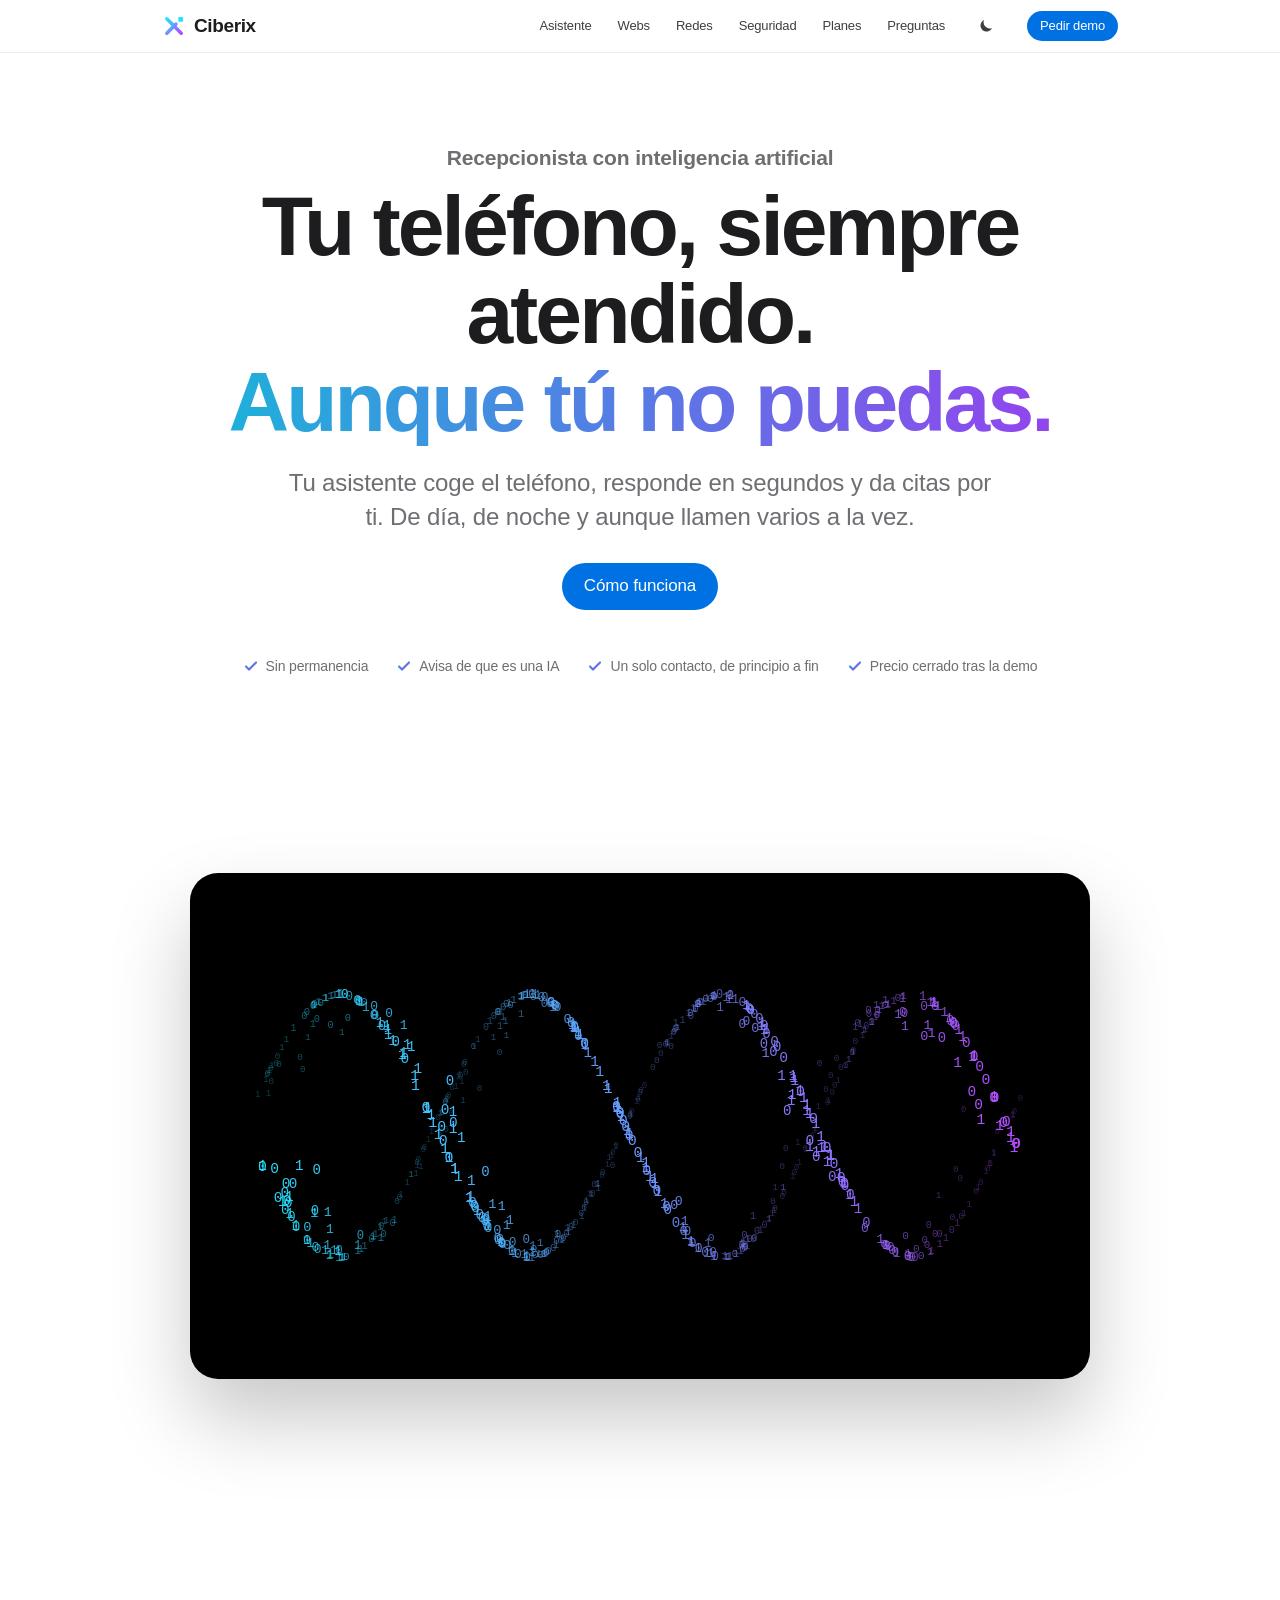
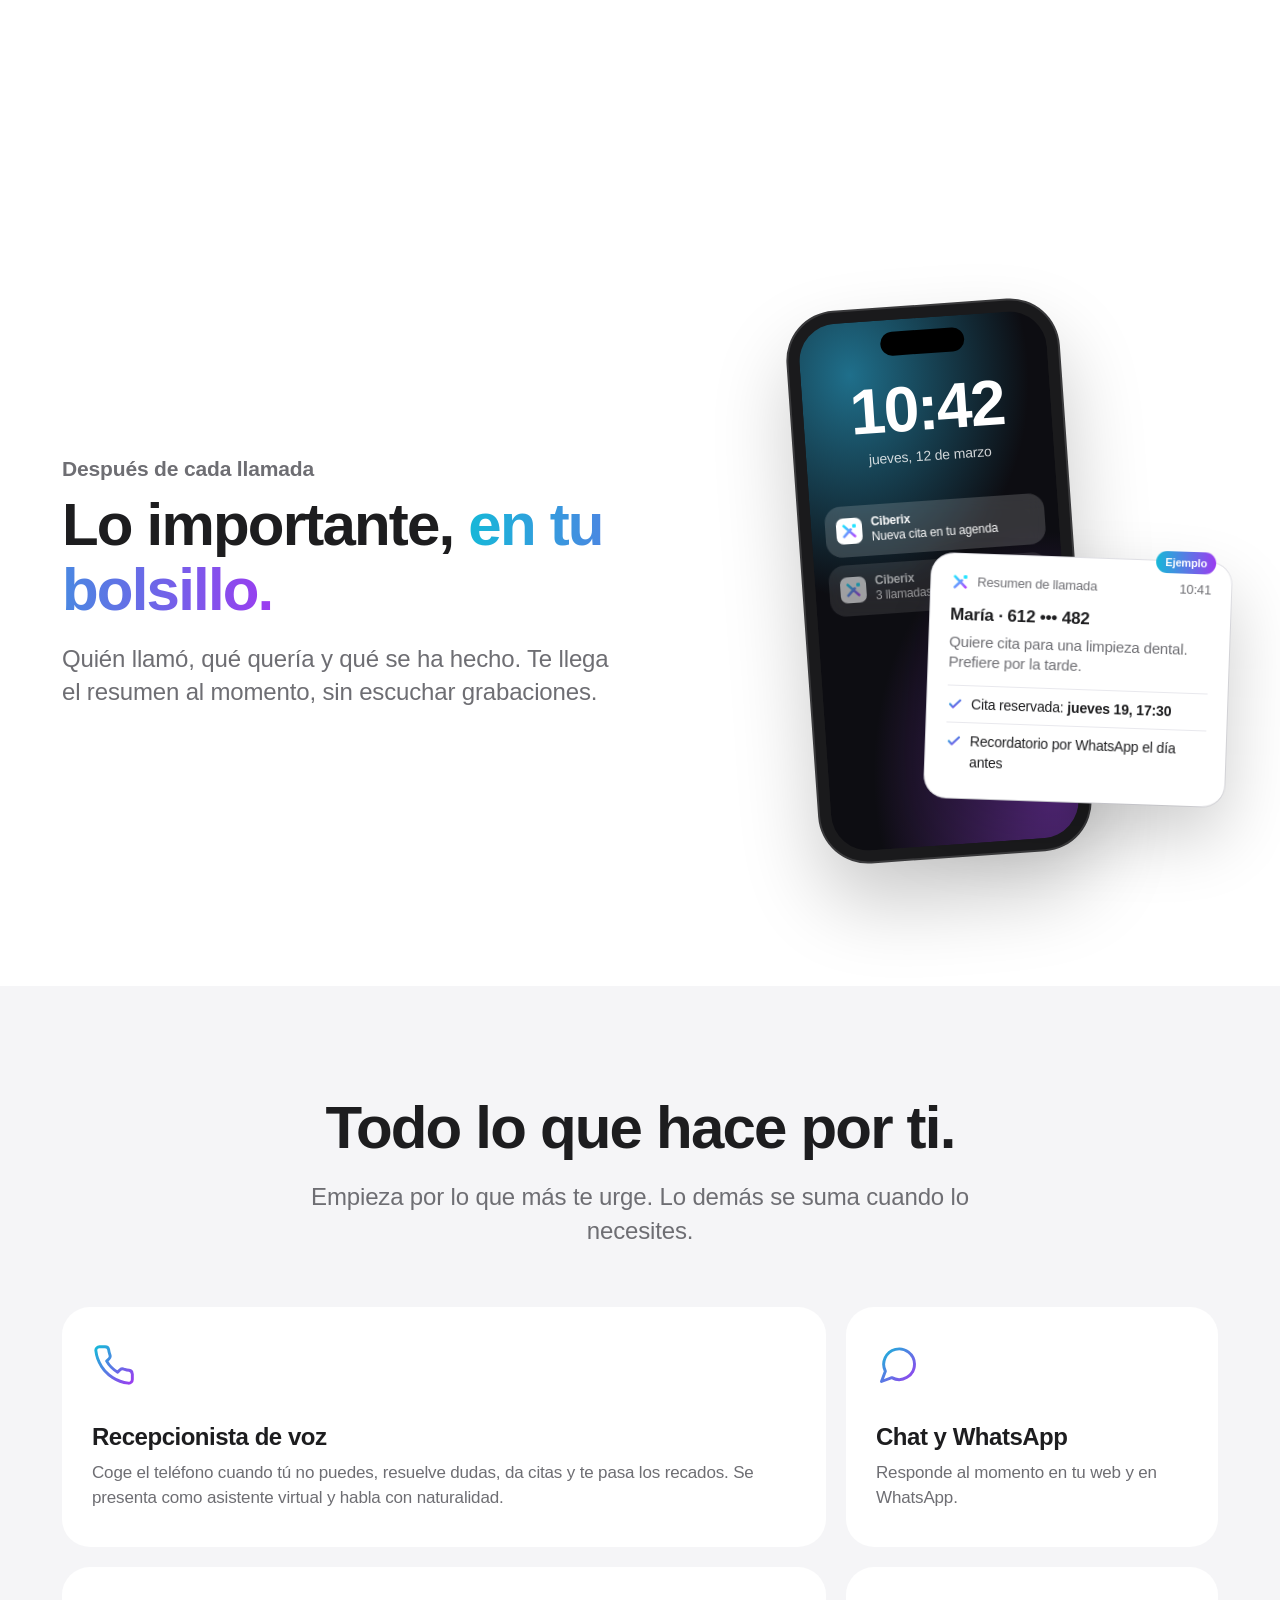
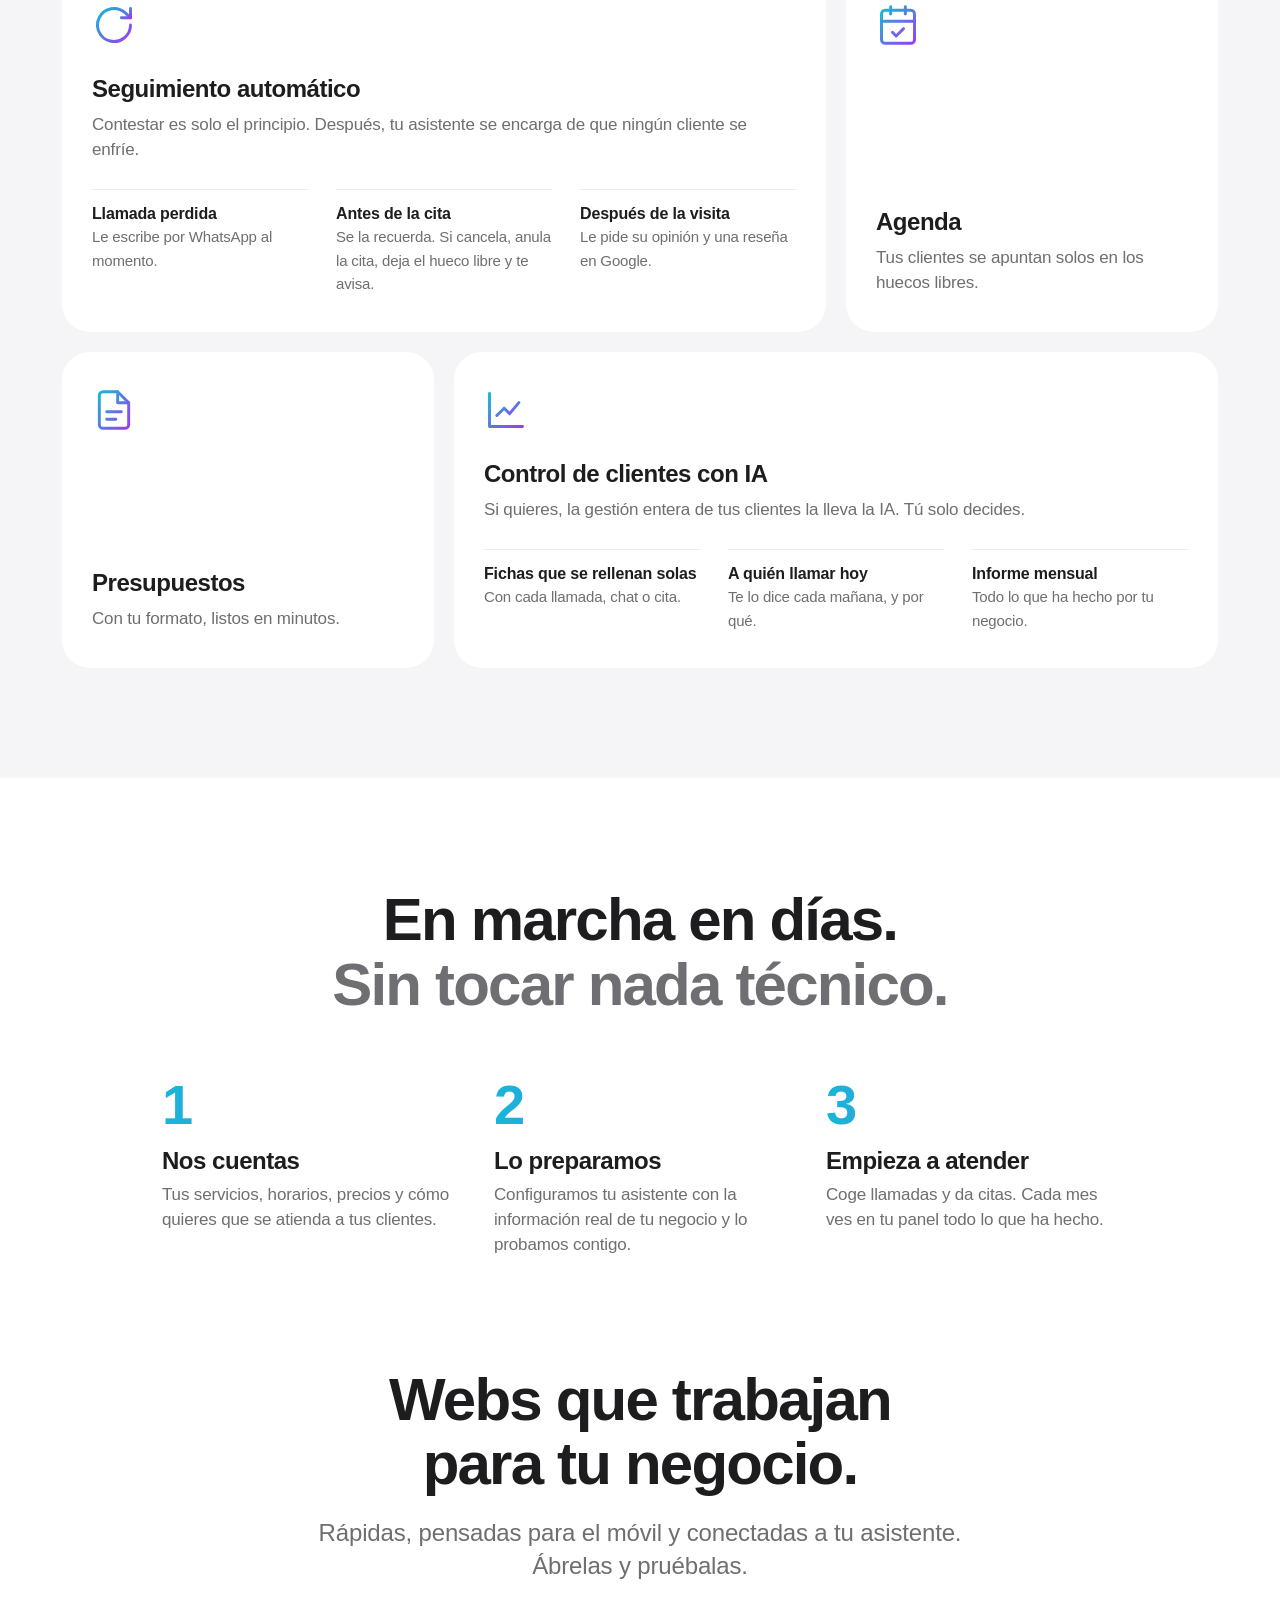
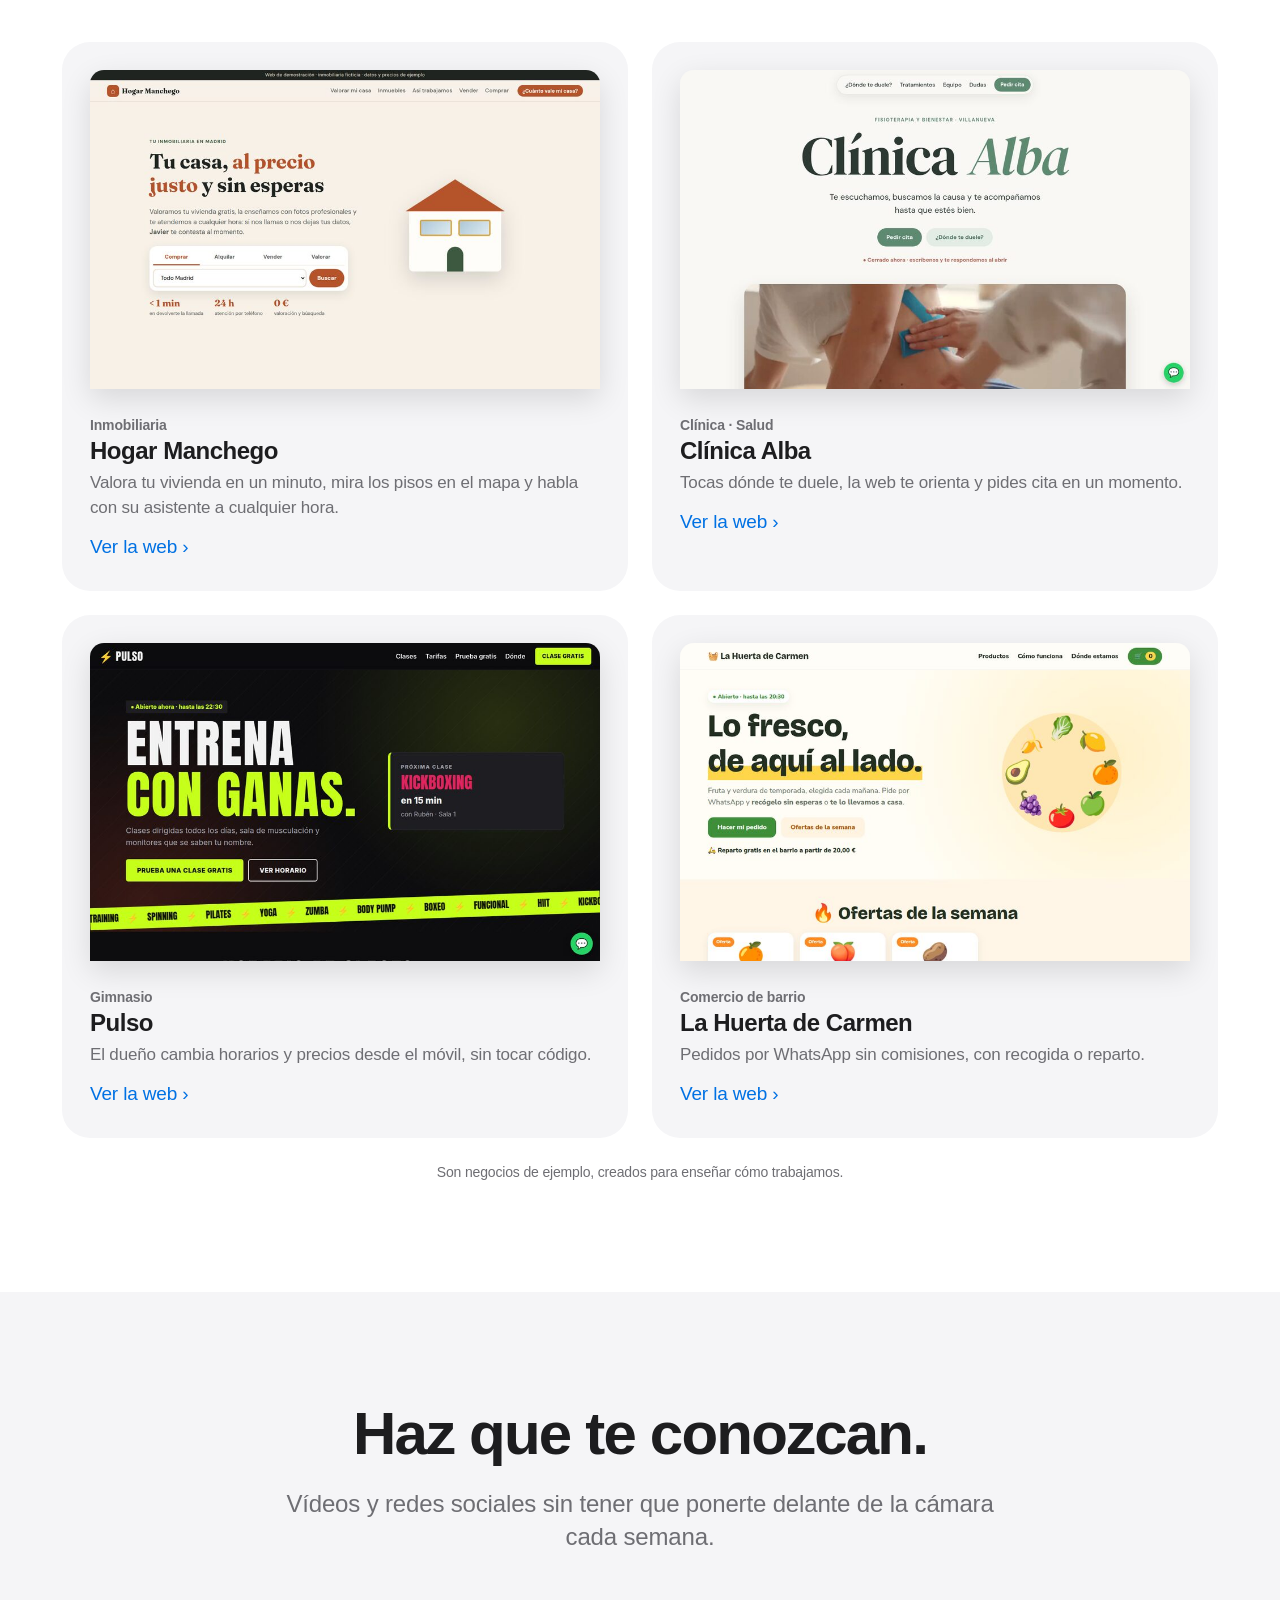
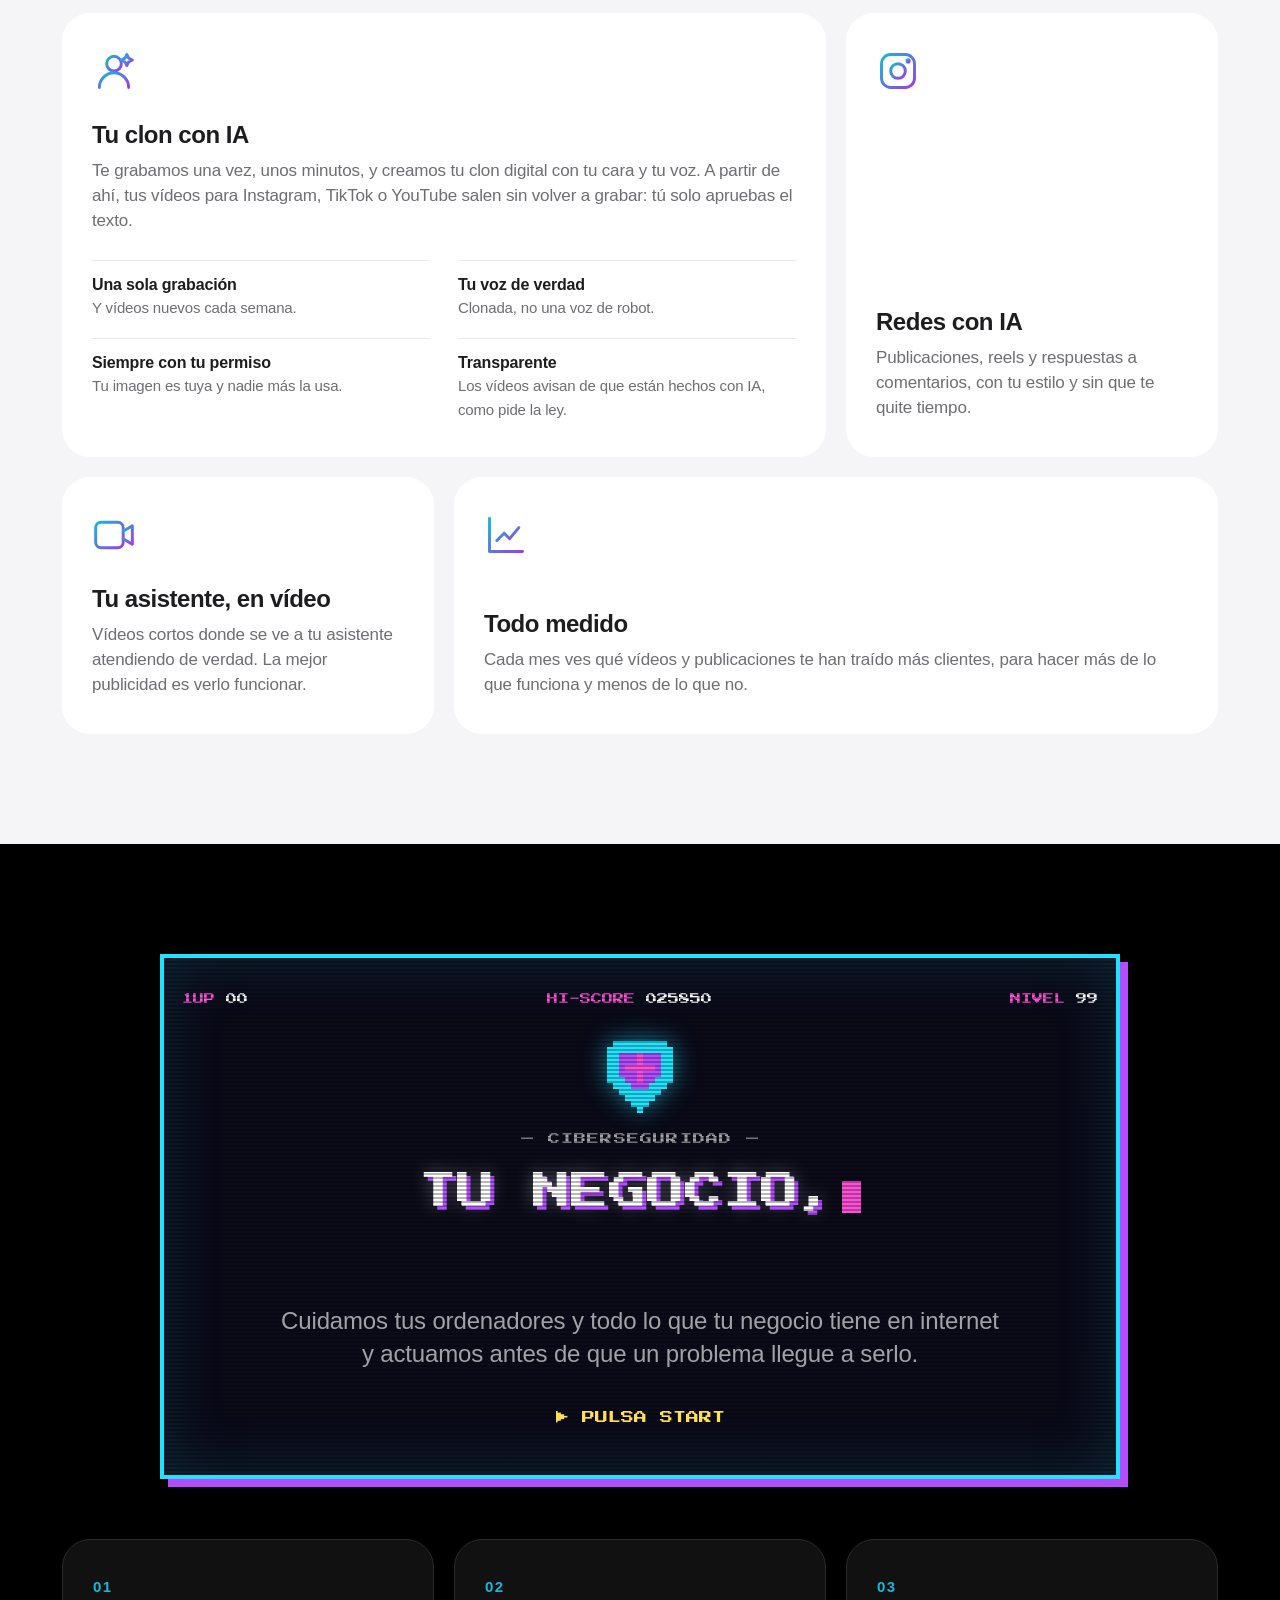
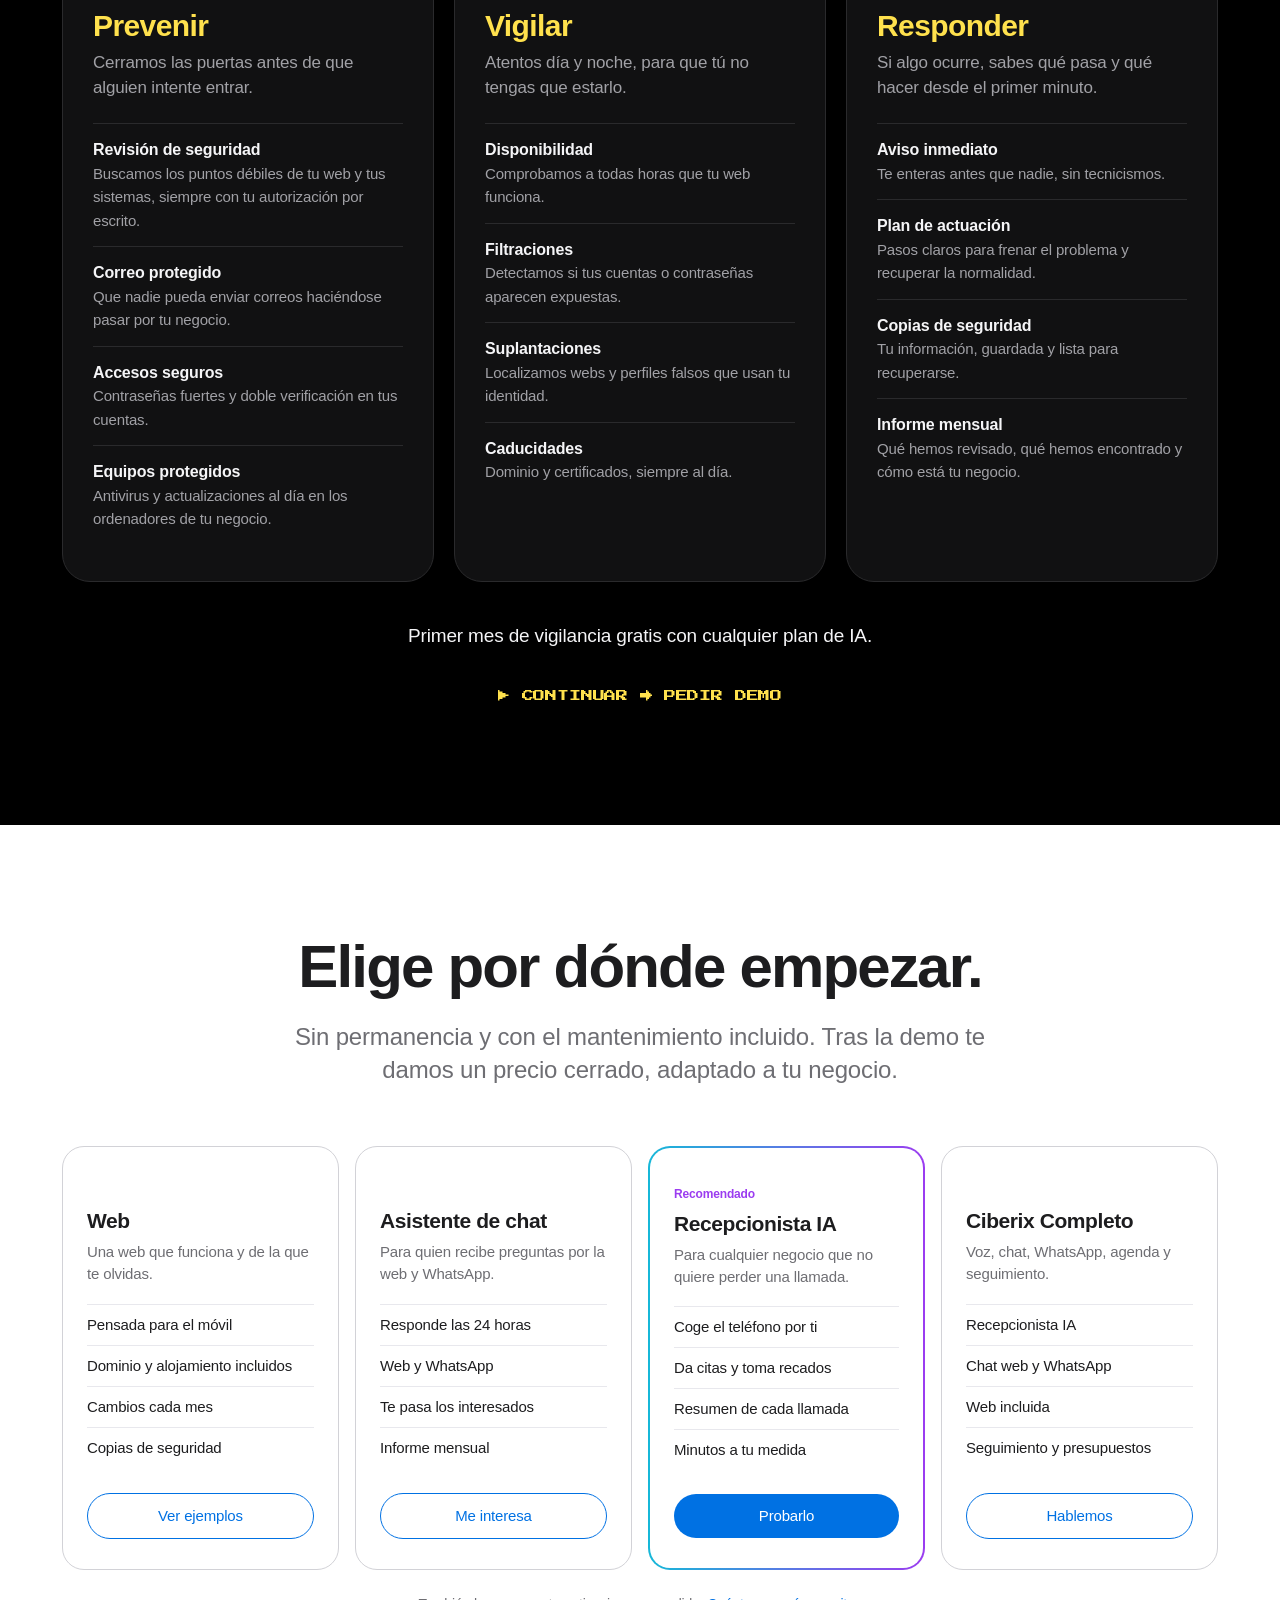
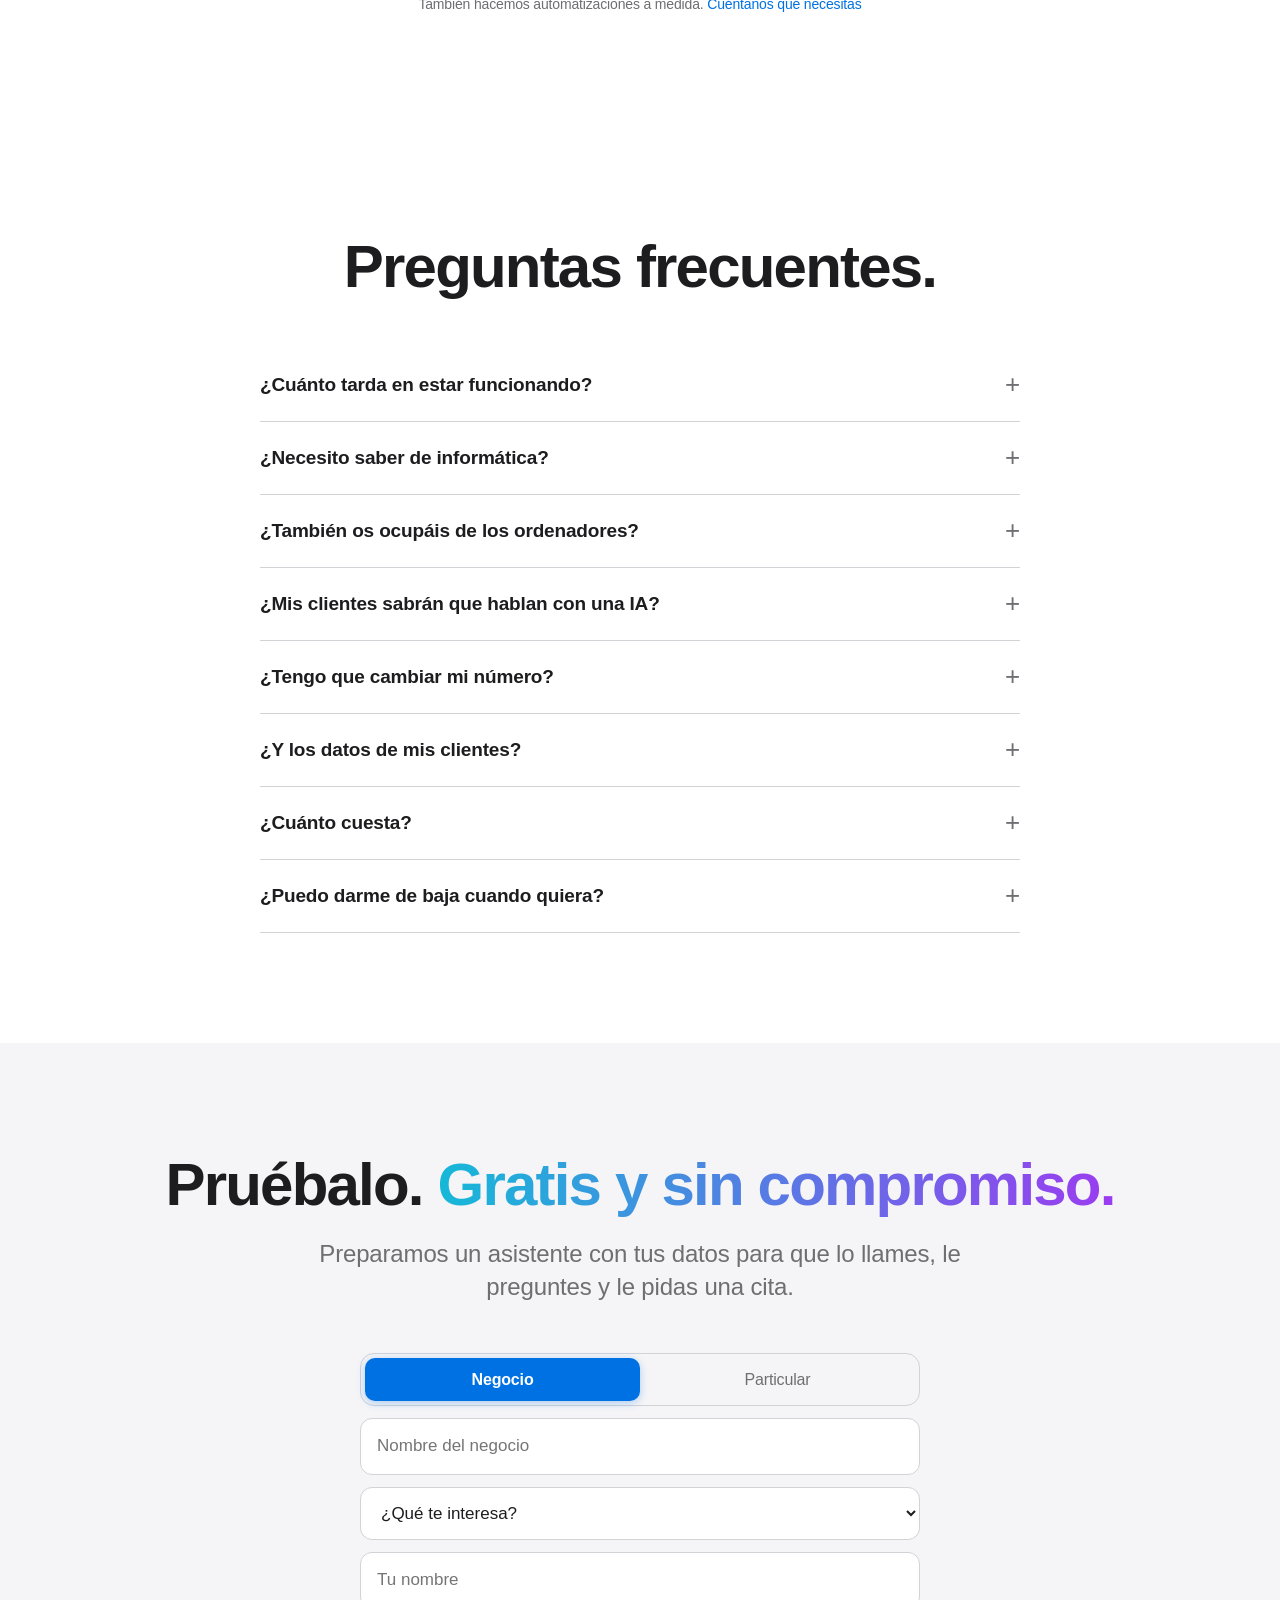
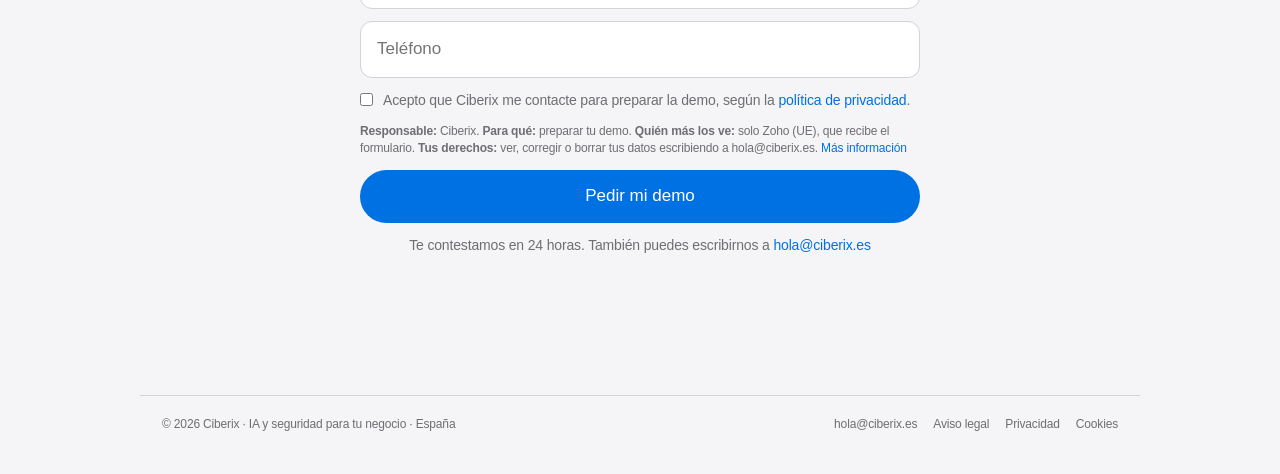
==== commit 8b77306e: "Seguridad: regla Referrer-Policy en todas las páginas" ====
--- a/index.html
+++ b/index.html
@@ -3,6 +3,7 @@
 <head>
 <meta charset="utf-8">
 <meta http-equiv="Content-Security-Policy" content="default-src 'self'; script-src 'self'; style-src 'self' 'unsafe-inline'; img-src 'self' data: https://ciberix.goatcounter.com; font-src 'self'; connect-src 'self' https://ciberix.goatcounter.com https://forms.zohopublic.eu; form-action 'self'; frame-src 'none'; object-src 'none'; base-uri 'none'; upgrade-insecure-requests">
+<meta name="referrer" content="strict-origin-when-cross-origin">
 <meta name="viewport" content="width=device-width, initial-scale=1">
 <script src="js/tema.js"></script>
 <title>Ciberix · IA y seguridad para tu negocio</title>
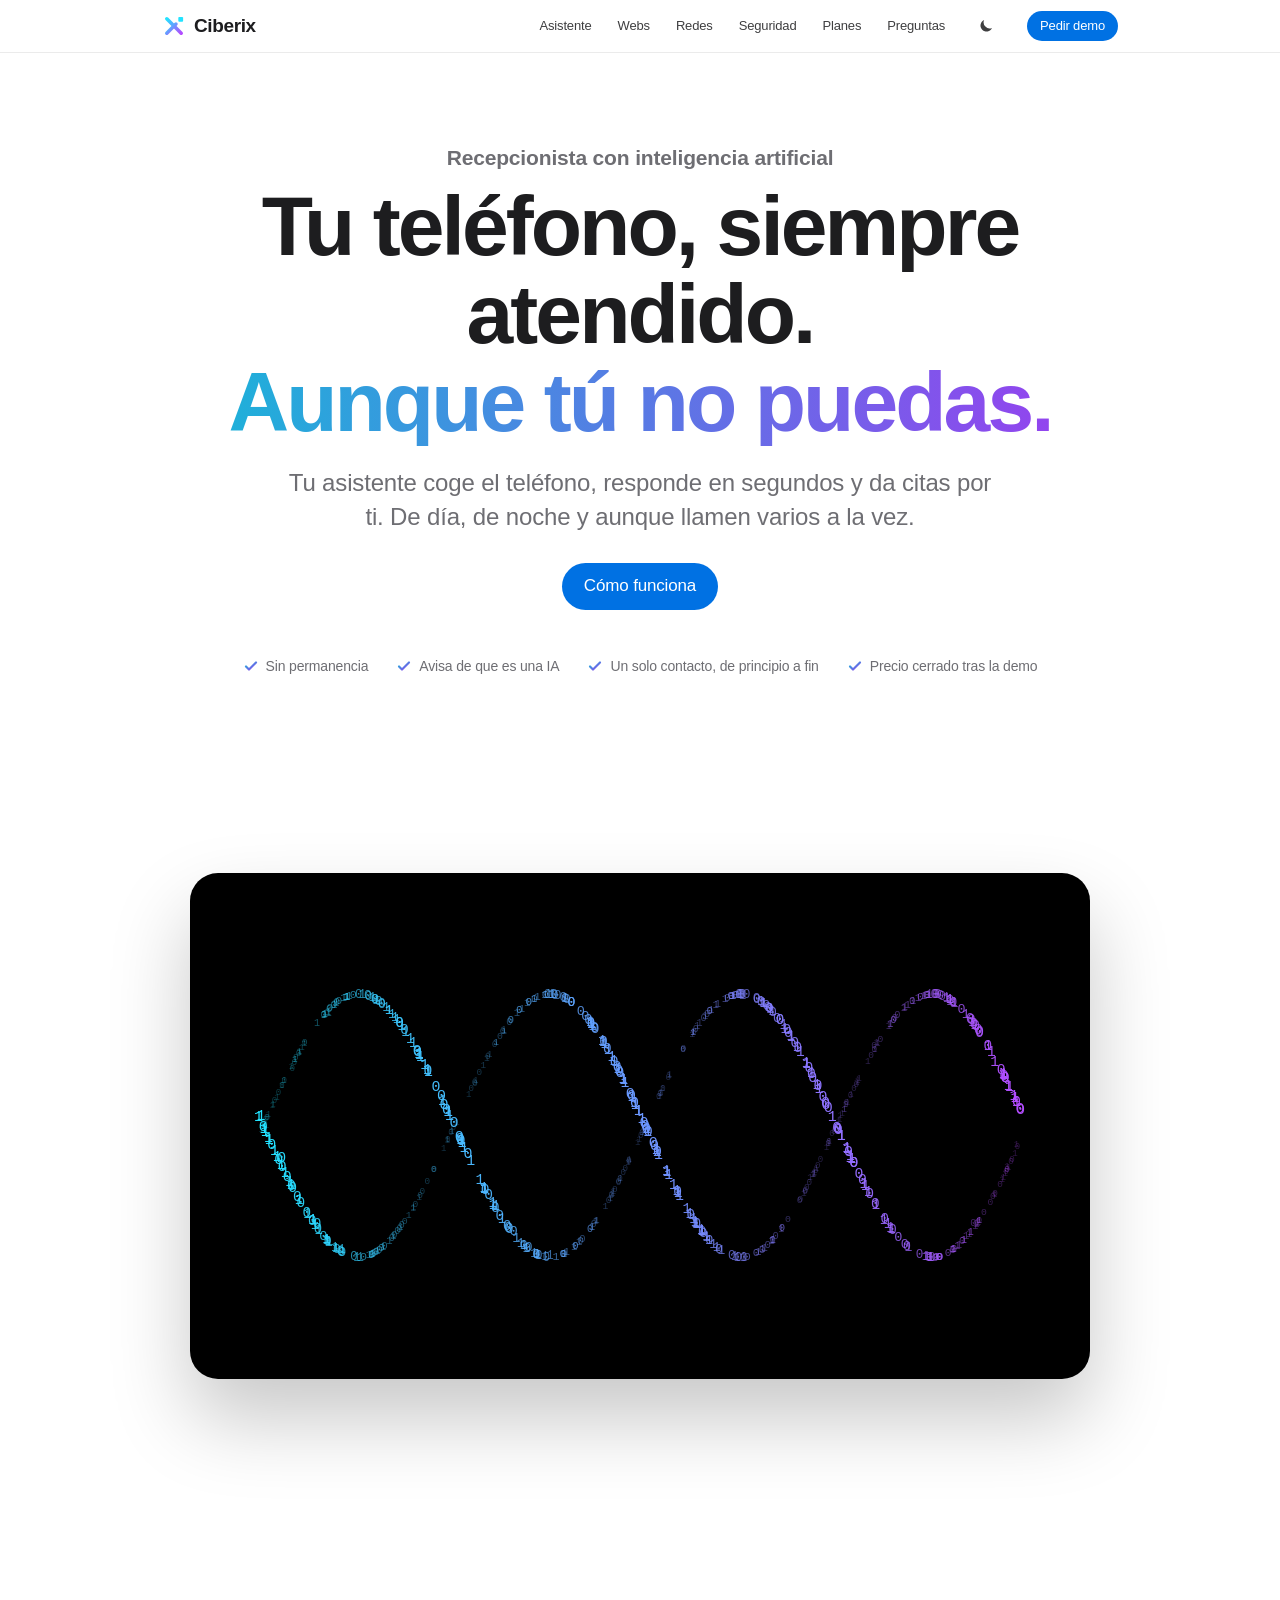
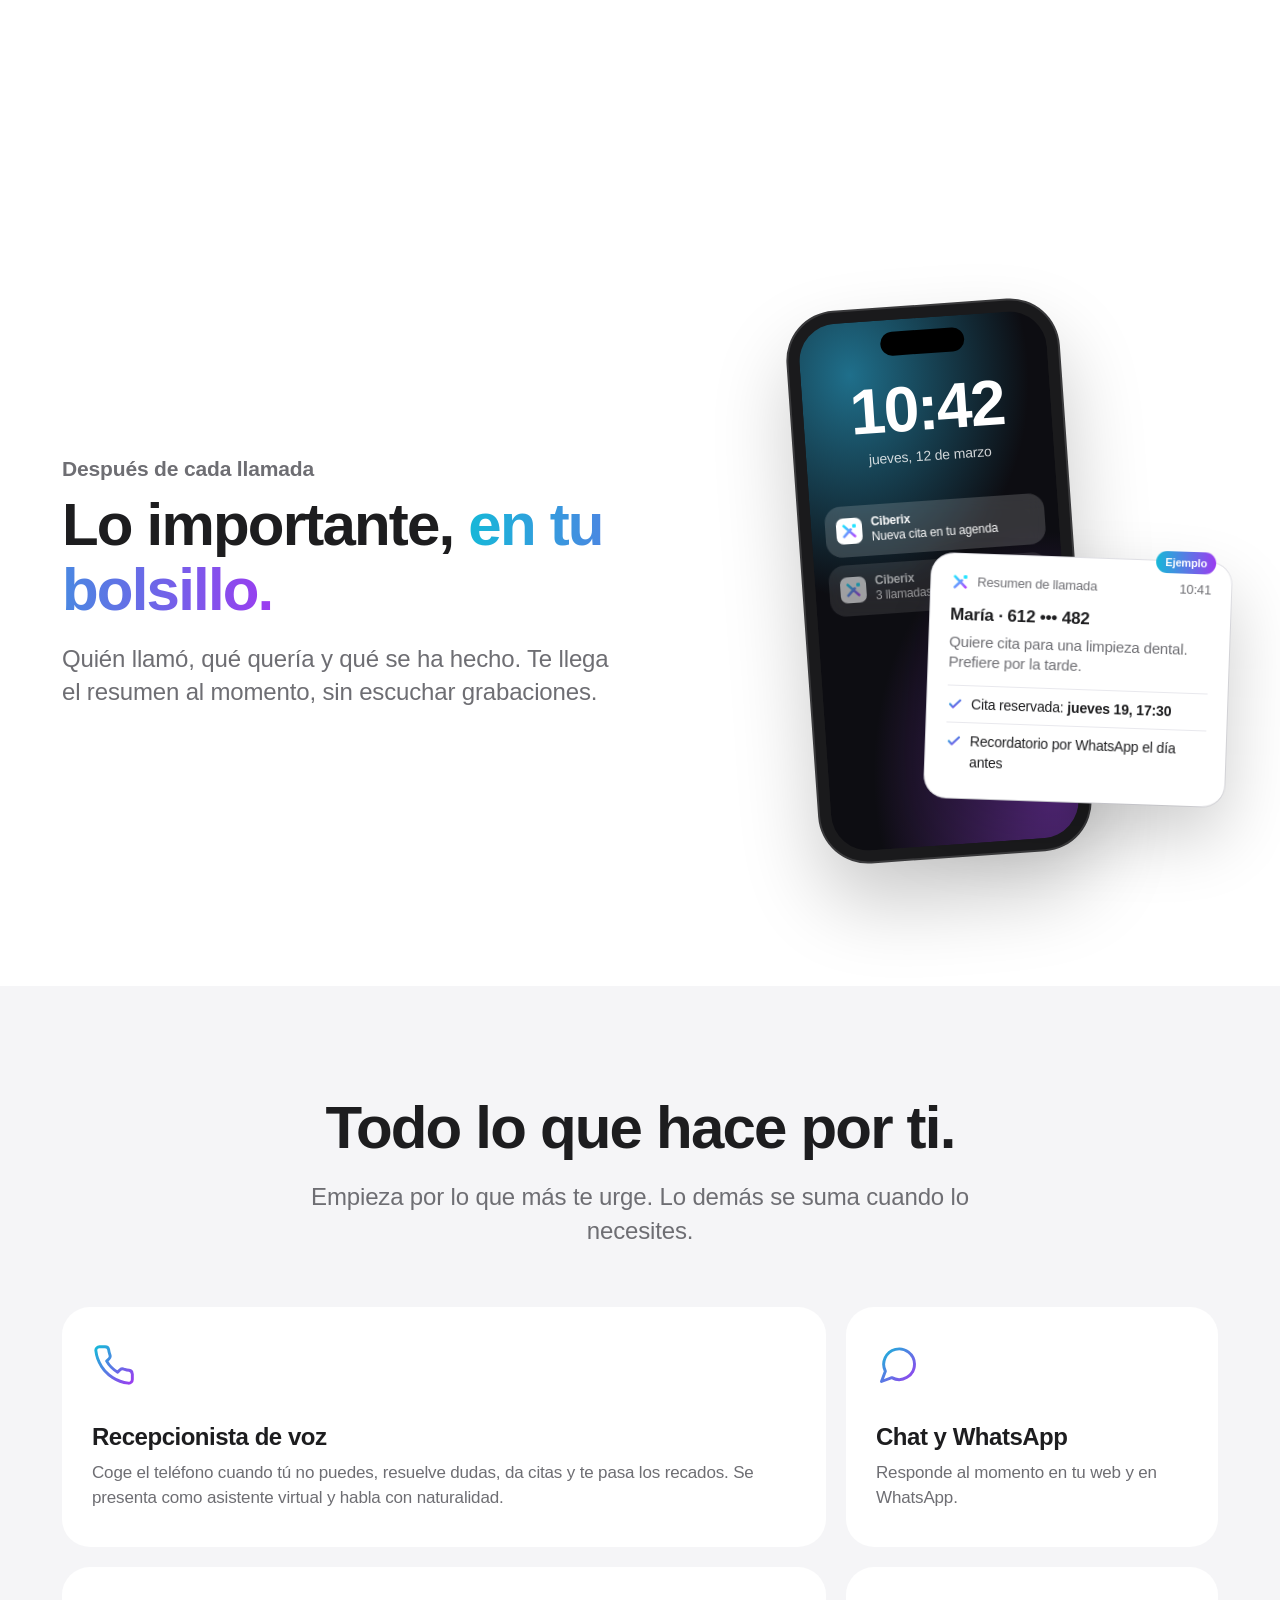
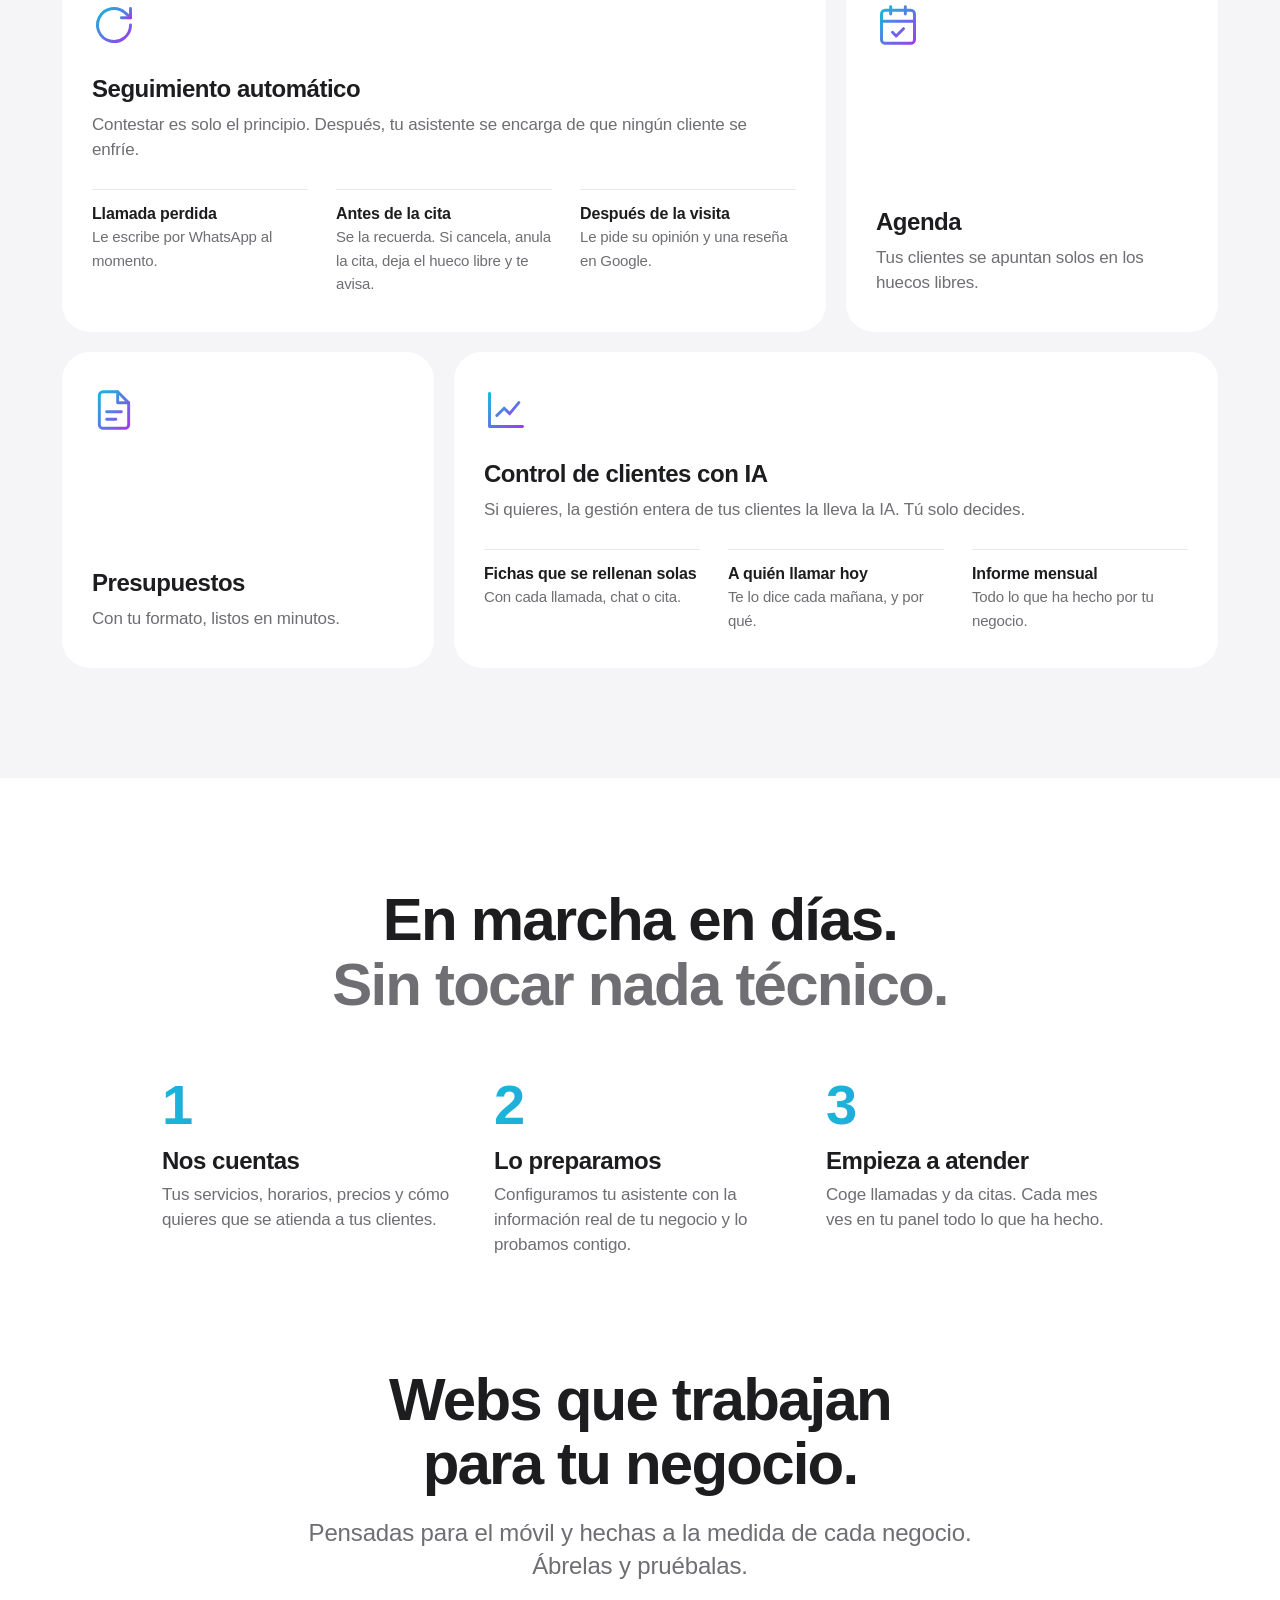
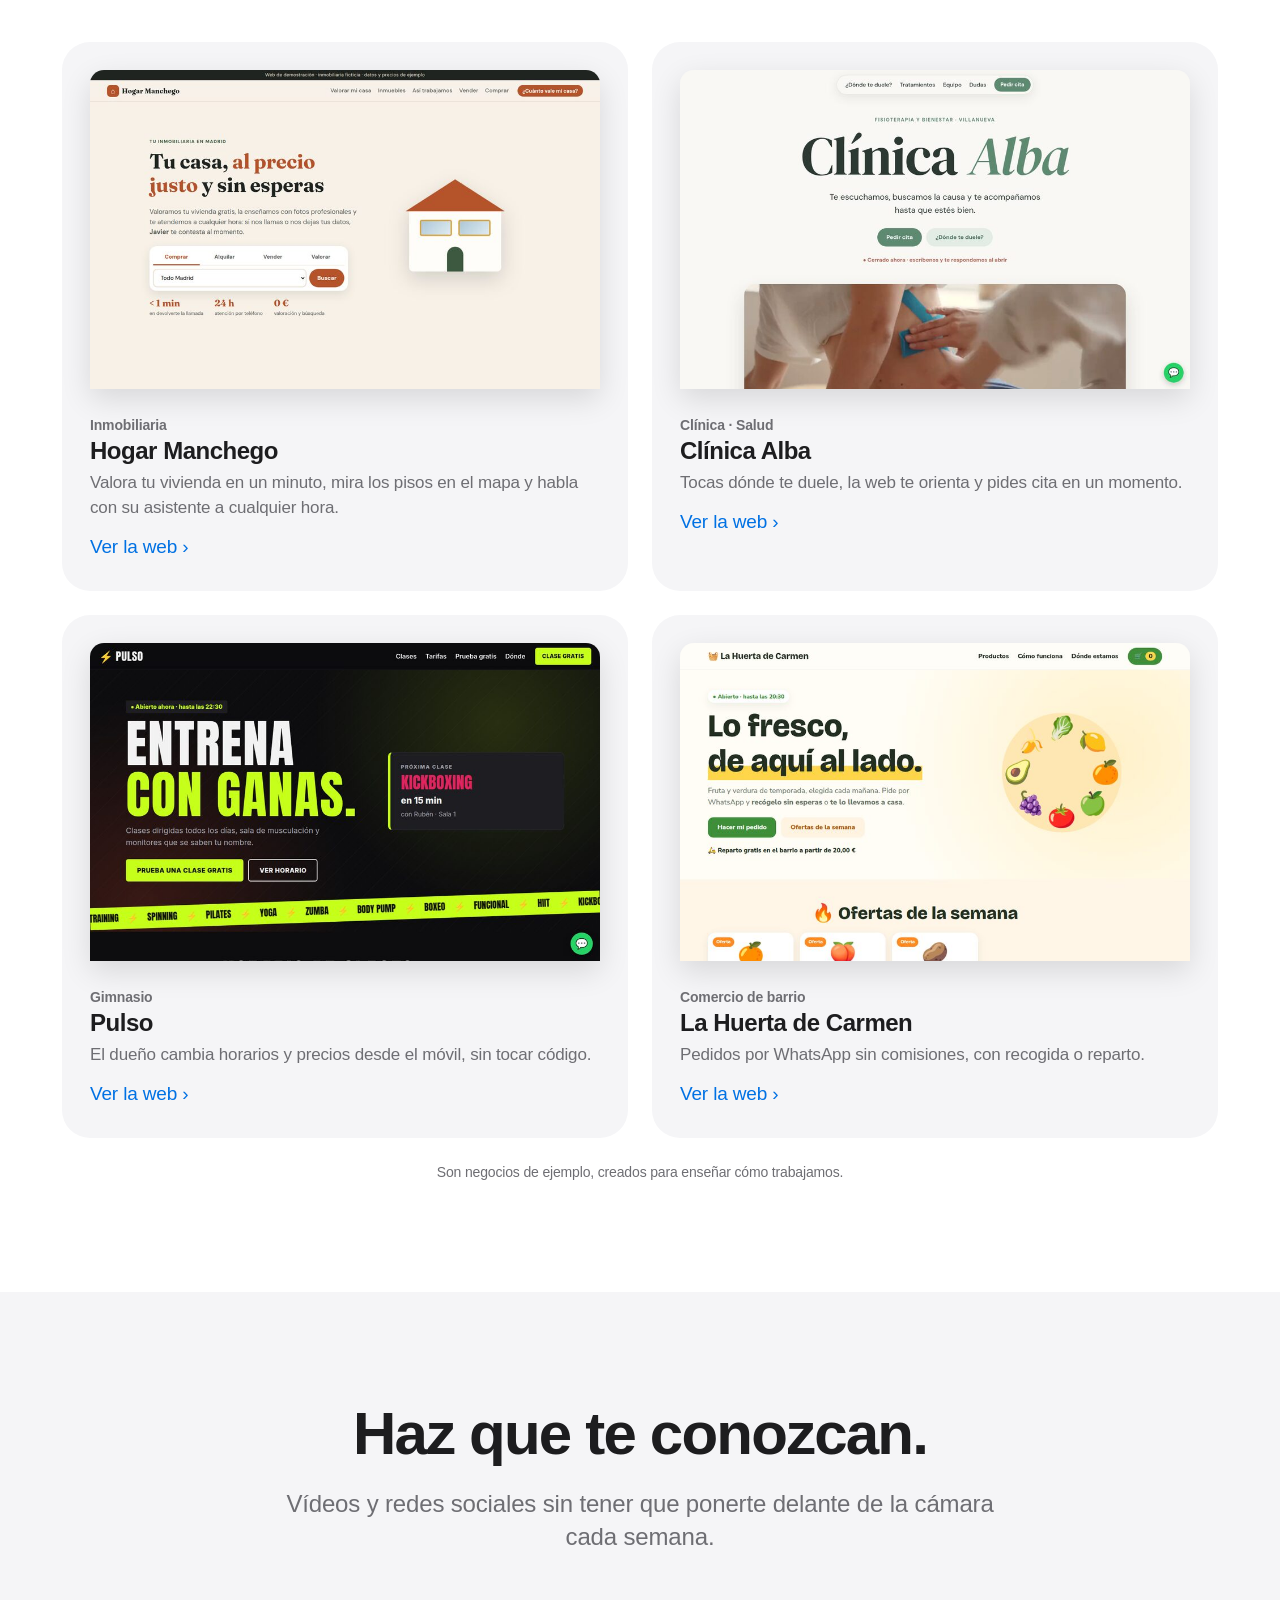
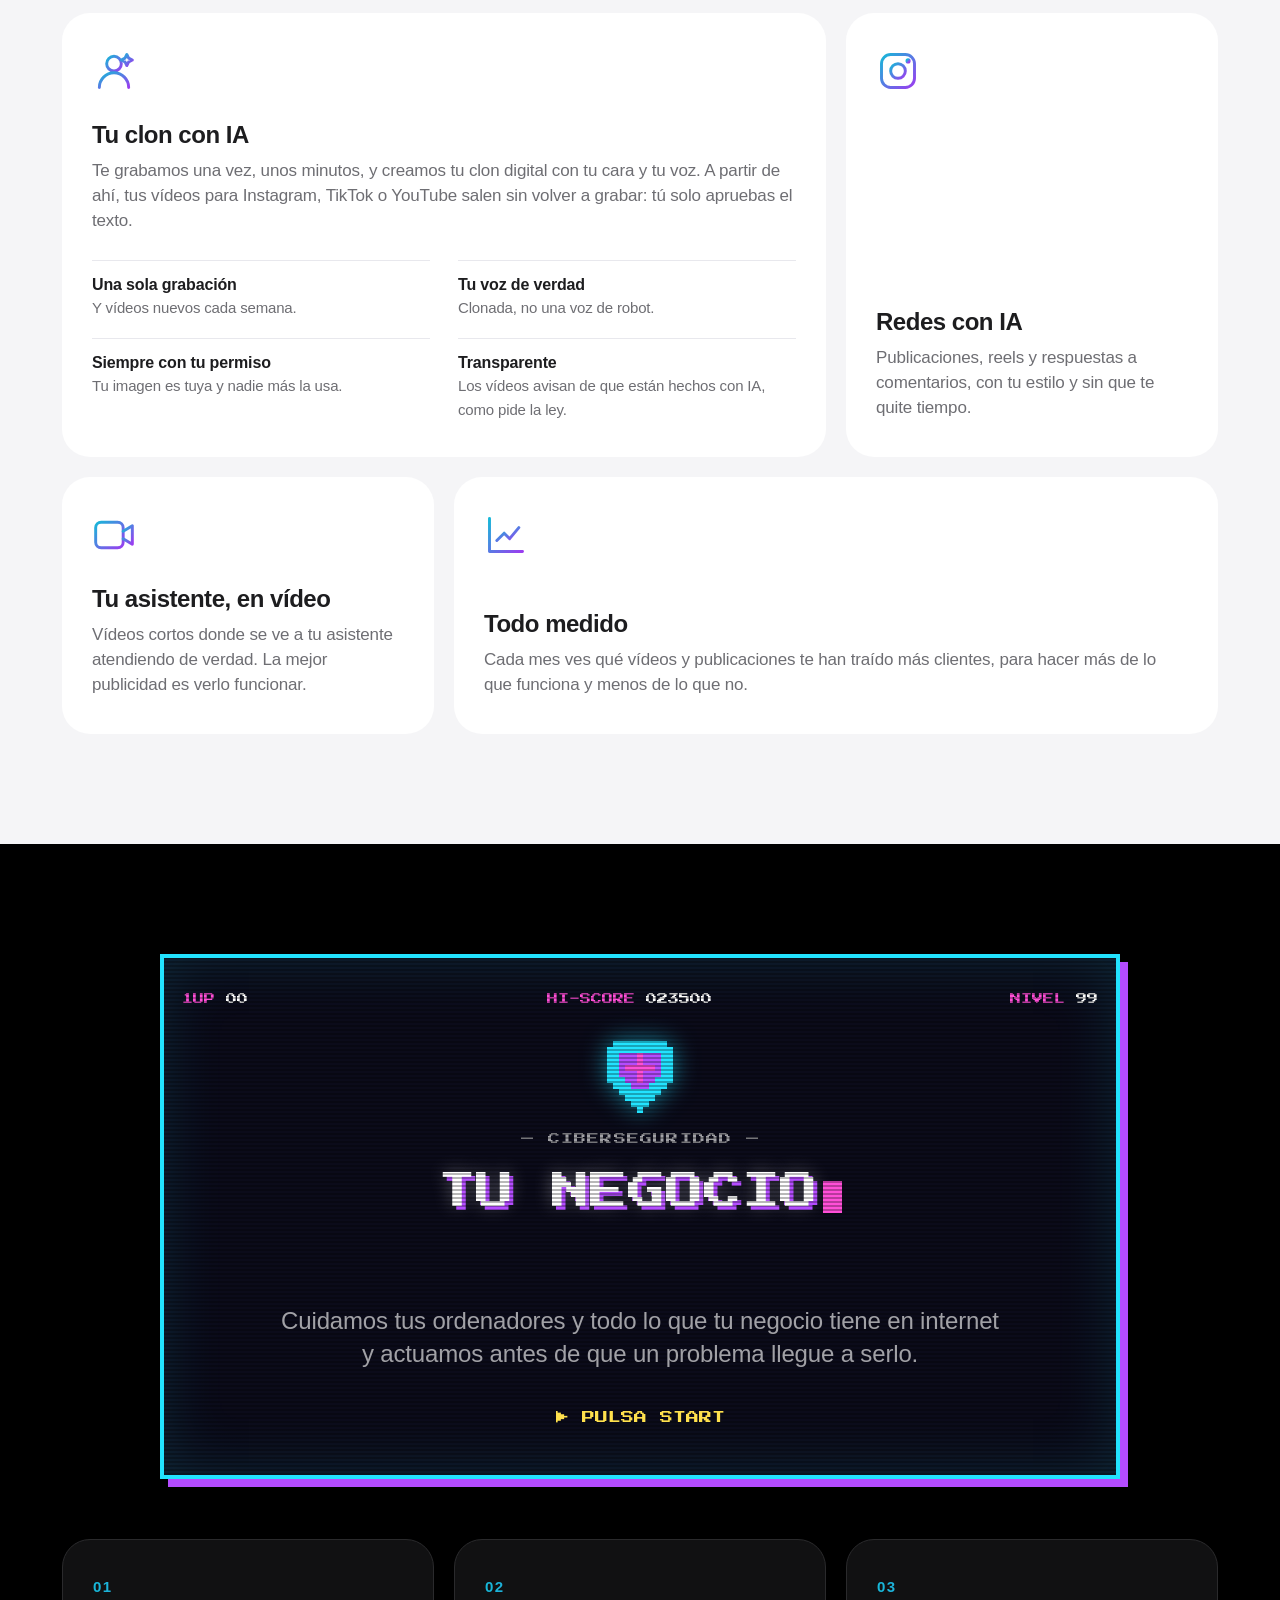
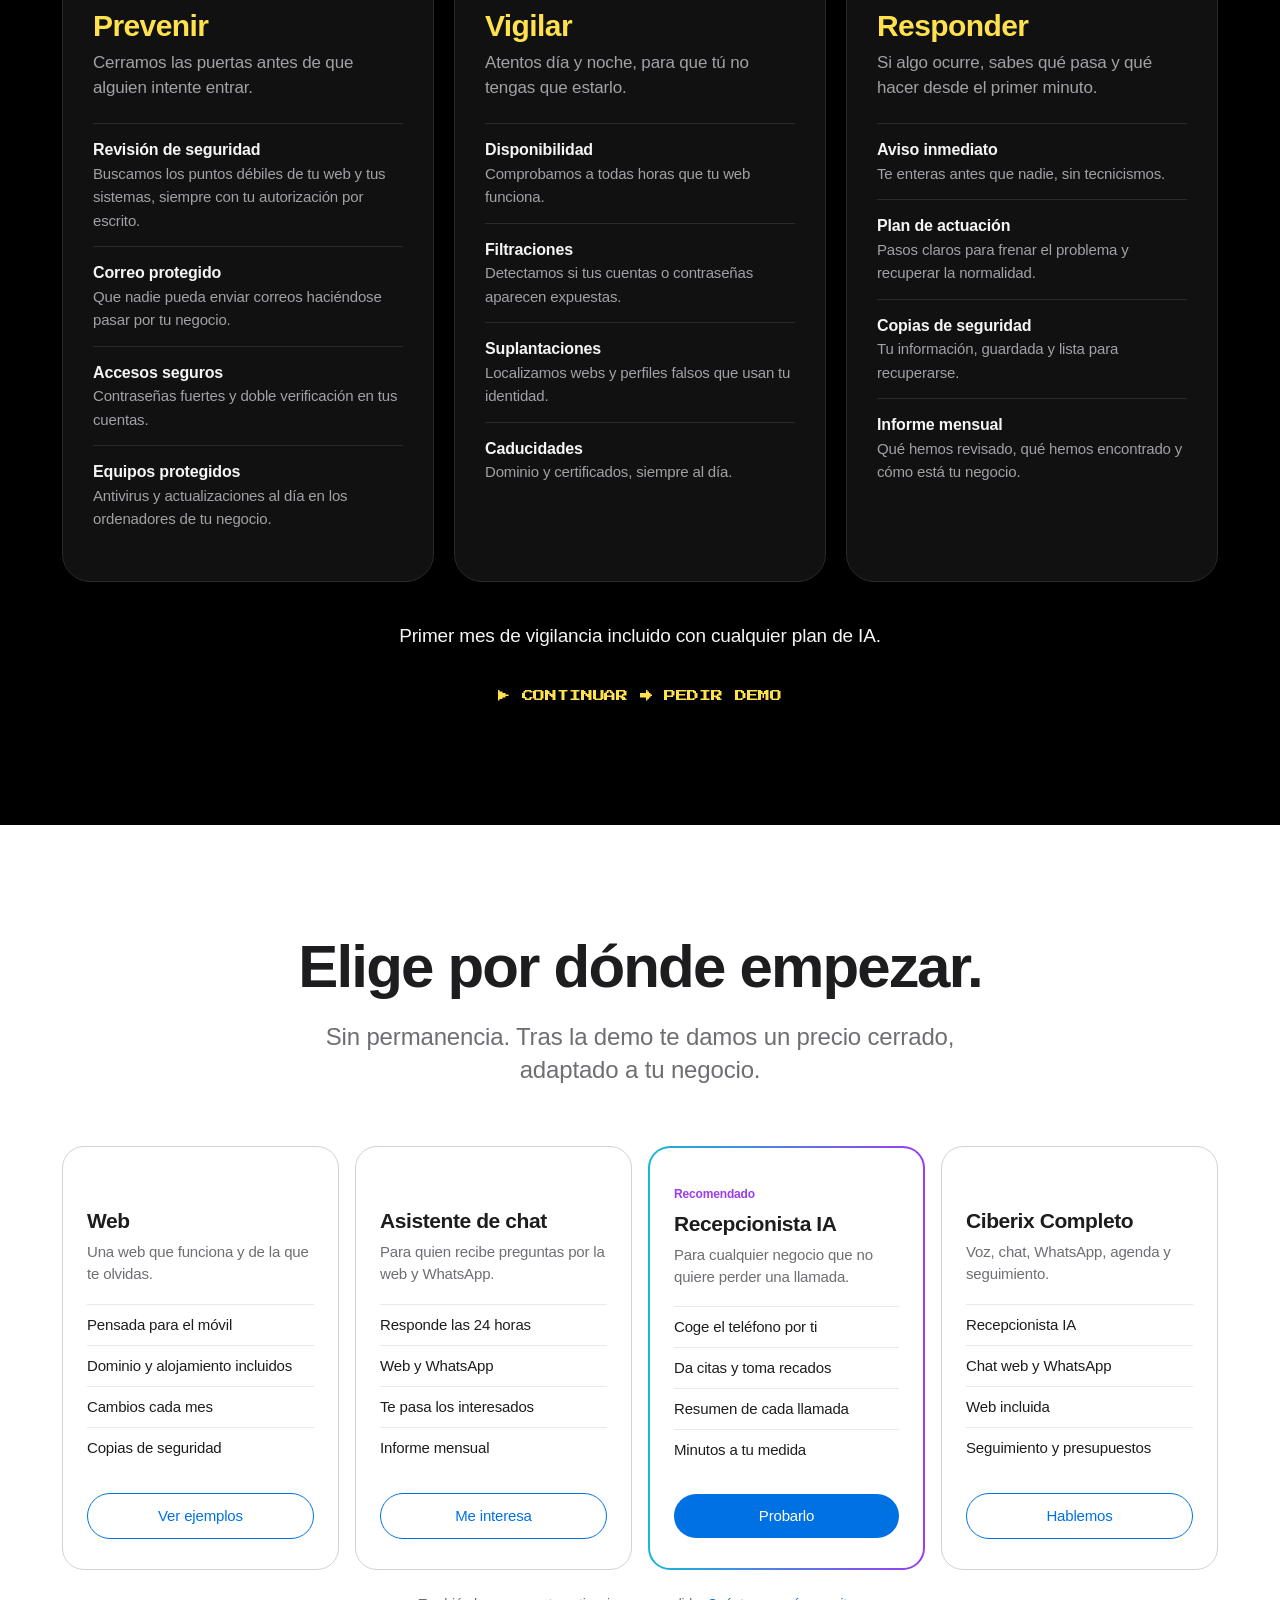
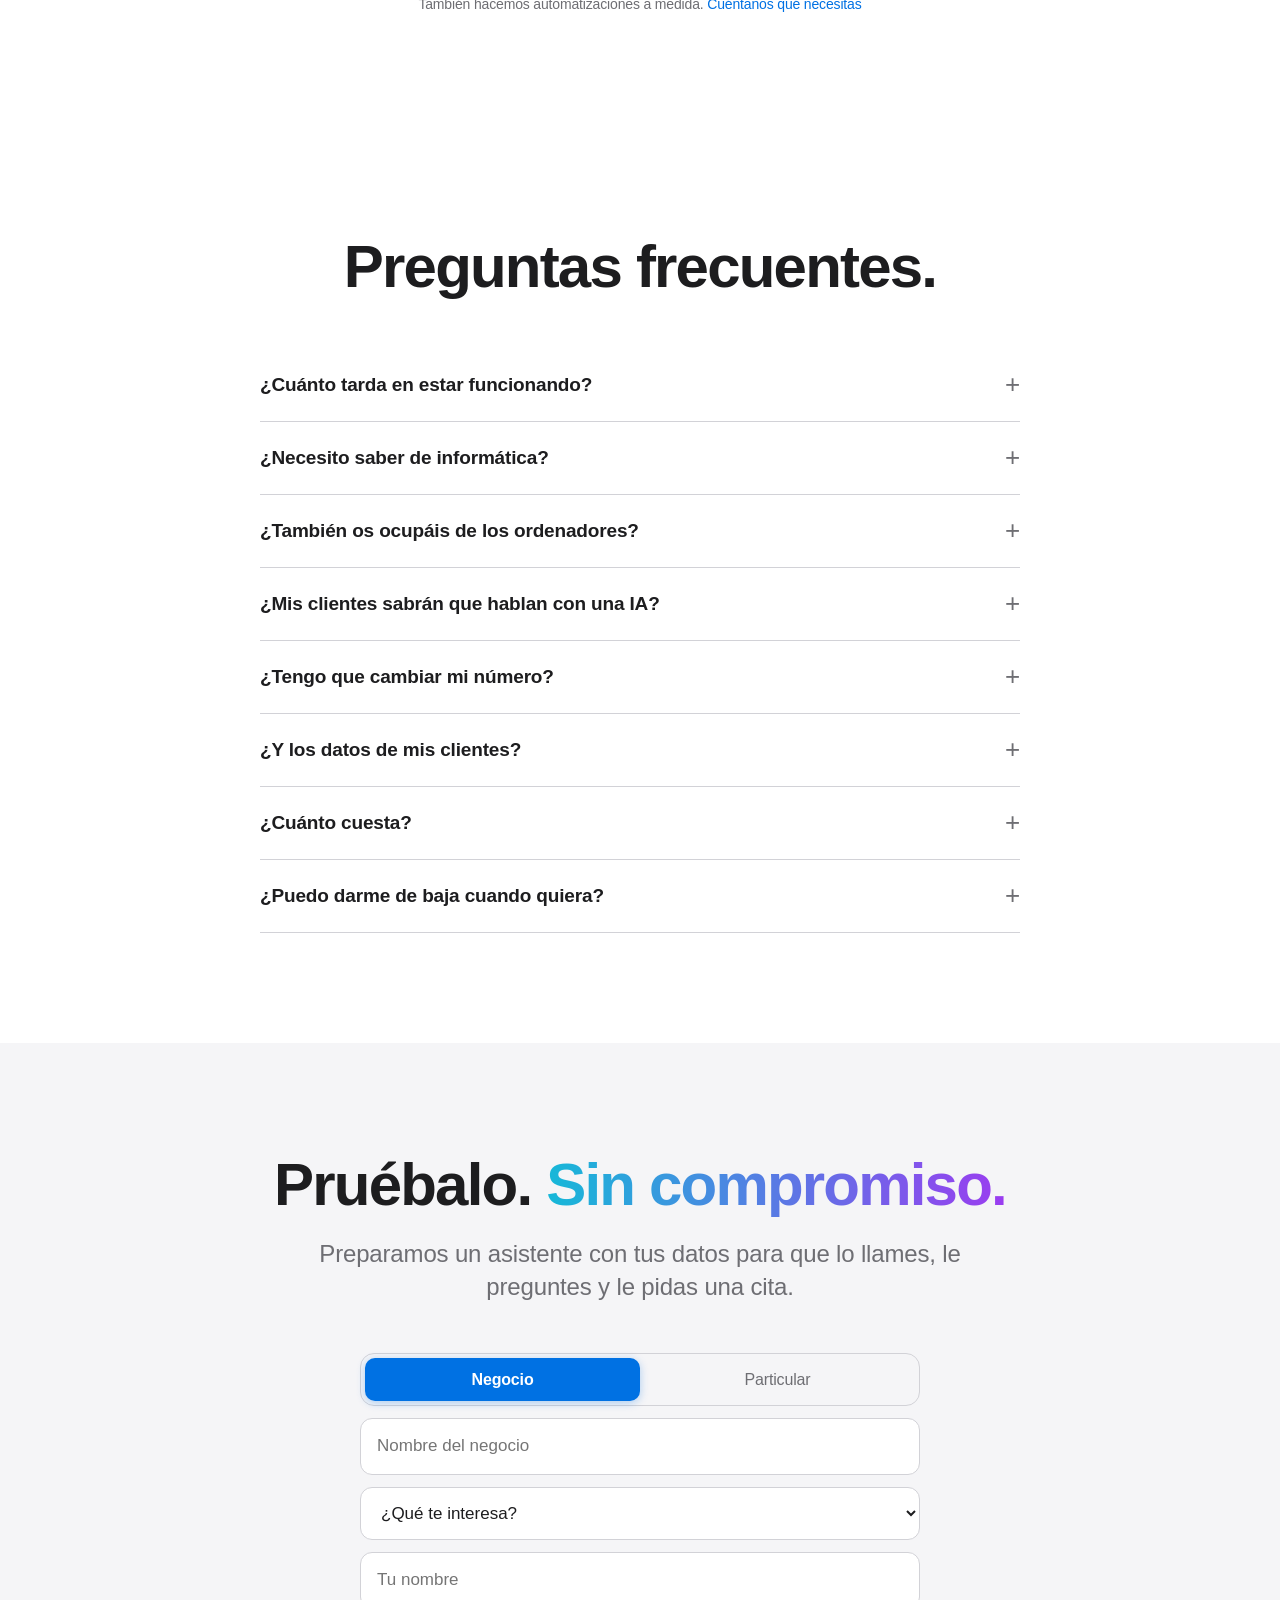
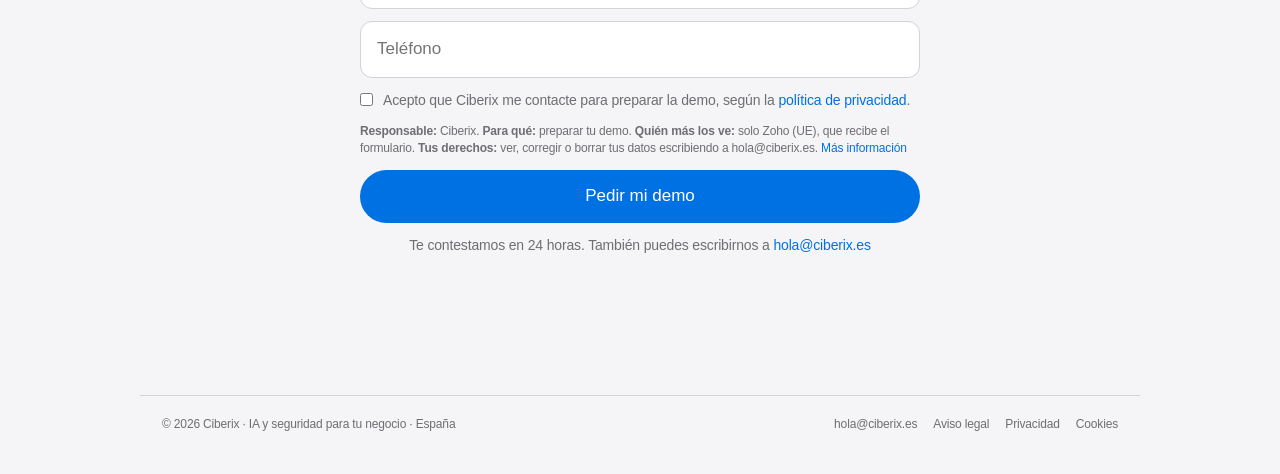
==== commit b4ed7b8f: "Textos: sin «gratis», demos sin «conectadas», sin «mantenimiento incluido»" ====
--- a/index.html
+++ b/index.html
@@ -578,7 +578,7 @@
 <section id="webs" style="padding-top:0"><div class="wrap ancho">
   <div class="centro">
     <h2 class="aparece">Webs que trabajan<br>para tu negocio.</h2>
-    <p class="entrada aparece">Rápidas, pensadas para el móvil y conectadas a tu asistente. Ábrelas y pruébalas.</p>
+    <p class="entrada aparece">Pensadas para el móvil y hechas a la medida de cada negocio. Ábrelas y pruébalas.</p>
   </div>
   <div class="webs">
     <article class="web aparece">
@@ -688,7 +688,7 @@
       </ul>
     </div>
   </div>
-  <p class="regalo aparece">Primer mes de vigilancia gratis con cualquier plan de IA.</p>
+  <p class="regalo aparece">Primer mes de vigilancia incluido con cualquier plan de IA.</p>
   <a class="arcade-continuar" href="#demo">▶ CONTINUAR → PEDIR DEMO</a>
 </div></section>
 
@@ -696,7 +696,7 @@
 <section id="planes"><div class="wrap ancho">
   <div class="centro">
     <h2 class="aparece">Elige por dónde empezar.</h2>
-    <p class="entrada aparece">Sin permanencia y con el mantenimiento incluido. Tras la demo te damos un precio cerrado, adaptado a tu negocio.</p>
+    <p class="entrada aparece">Sin permanencia. Tras la demo te damos un precio cerrado, adaptado a tu negocio.</p>
   </div>
   <div class="planes">
     <div class="plan aparece"><p class="eti"></p><h3>Web</h3><p>Una web que funciona y de la que te olvidas.</p>
@@ -732,7 +732,7 @@
 
 <!-- DEMO -->
 <section class="gris-fondo centro" id="demo"><div class="wrap">
-  <h2 class="aparece">Pruébalo. <span class="grad">Gratis y sin compromiso.</span></h2>
+  <h2 class="aparece">Pruébalo. <span class="grad">Sin compromiso.</span></h2>
   <p class="entrada aparece">Preparamos un asistente con tus datos para que lo llames, le preguntes y le pidas una cita.</p>
   <form id="formulario">
     <div class="tipo-cliente" role="radiogroup" aria-label="¿Eres negocio o particular?">
@@ -760,7 +760,7 @@
 
 <dialog class="ventana-demo" id="ventanaDemo" aria-labelledby="vdTitulo">
   <button class="vd-cerrar" id="vdCerrar" type="button" aria-label="Cerrar">✕</button>
-  <h2 id="vdTitulo">Pruébalo. <span class="grad">Gratis y sin compromiso.</span></h2>
+  <h2 id="vdTitulo">Pruébalo. <span class="grad">Sin compromiso.</span></h2>
   <p class="entrada">Preparamos un asistente con tus datos para que lo llames, le preguntes y le pidas una cita.</p>
   <div id="vdHueco"></div>
 </dialog>
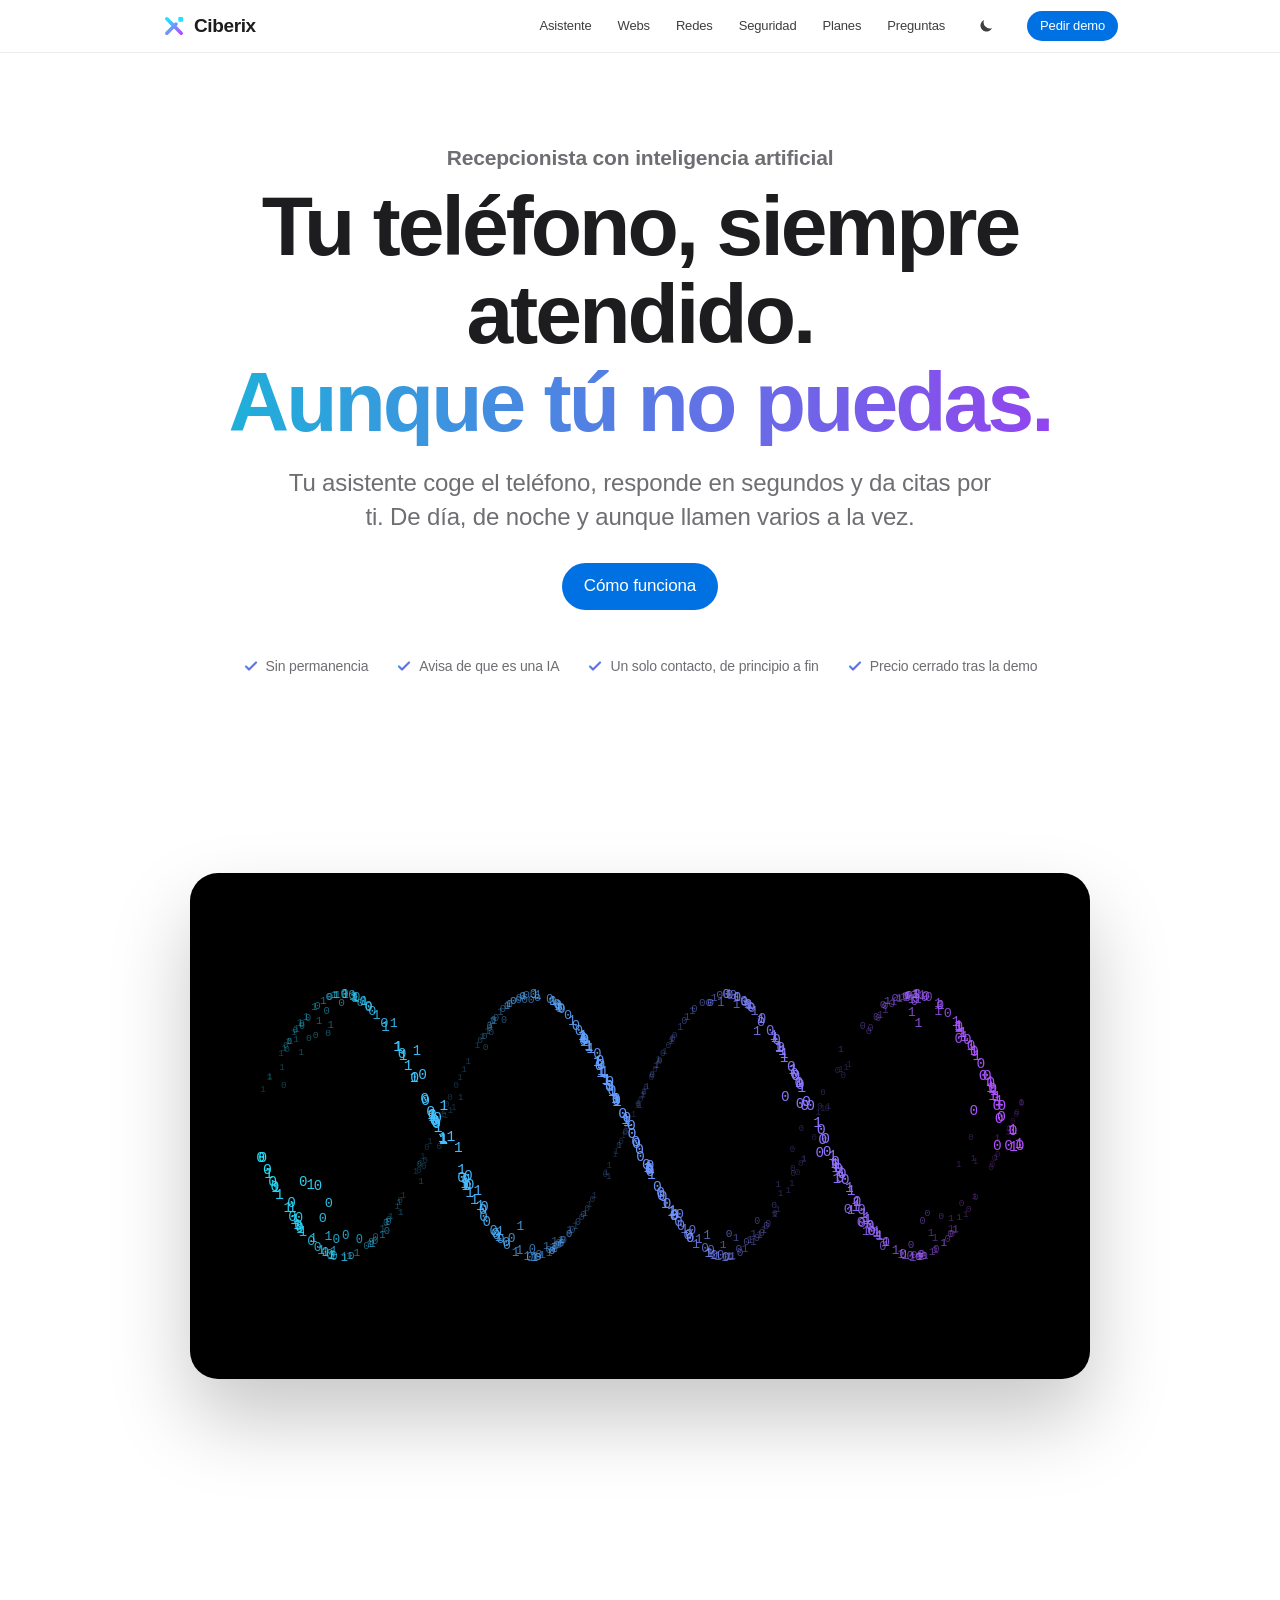
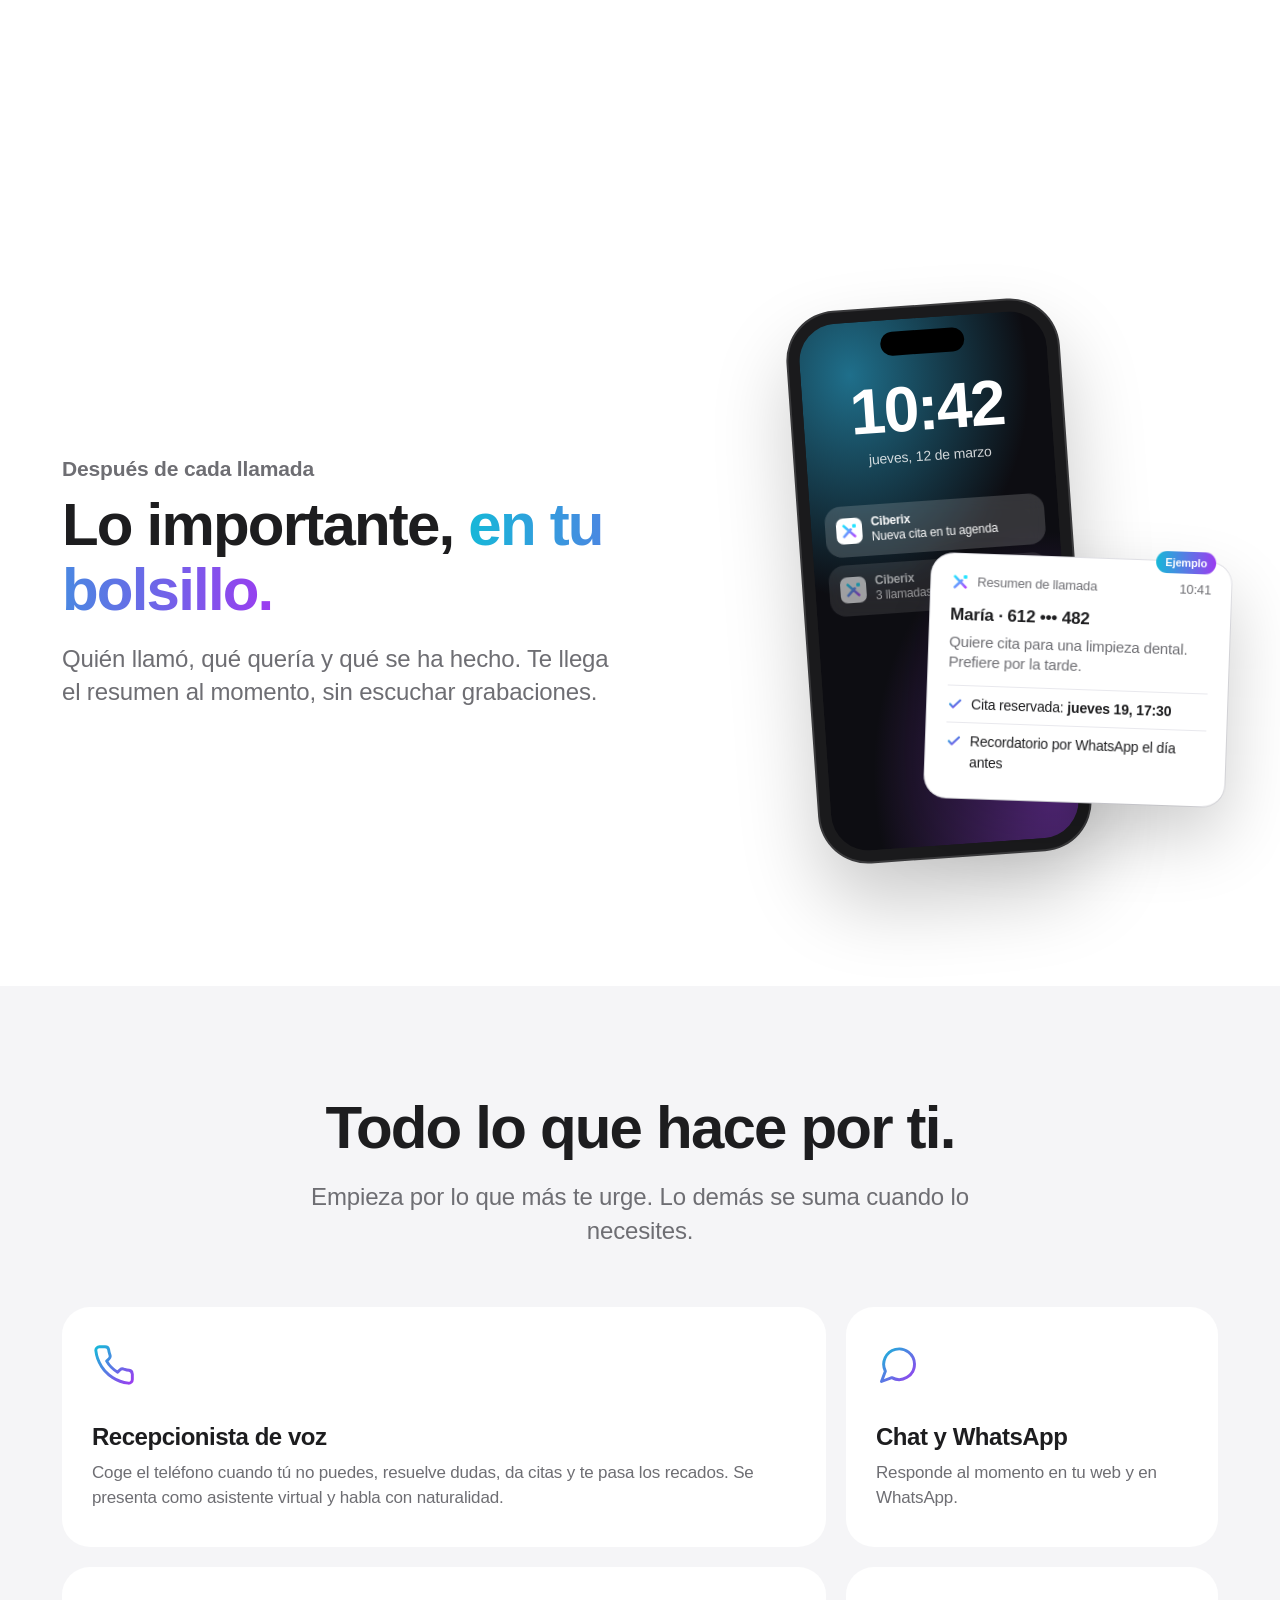
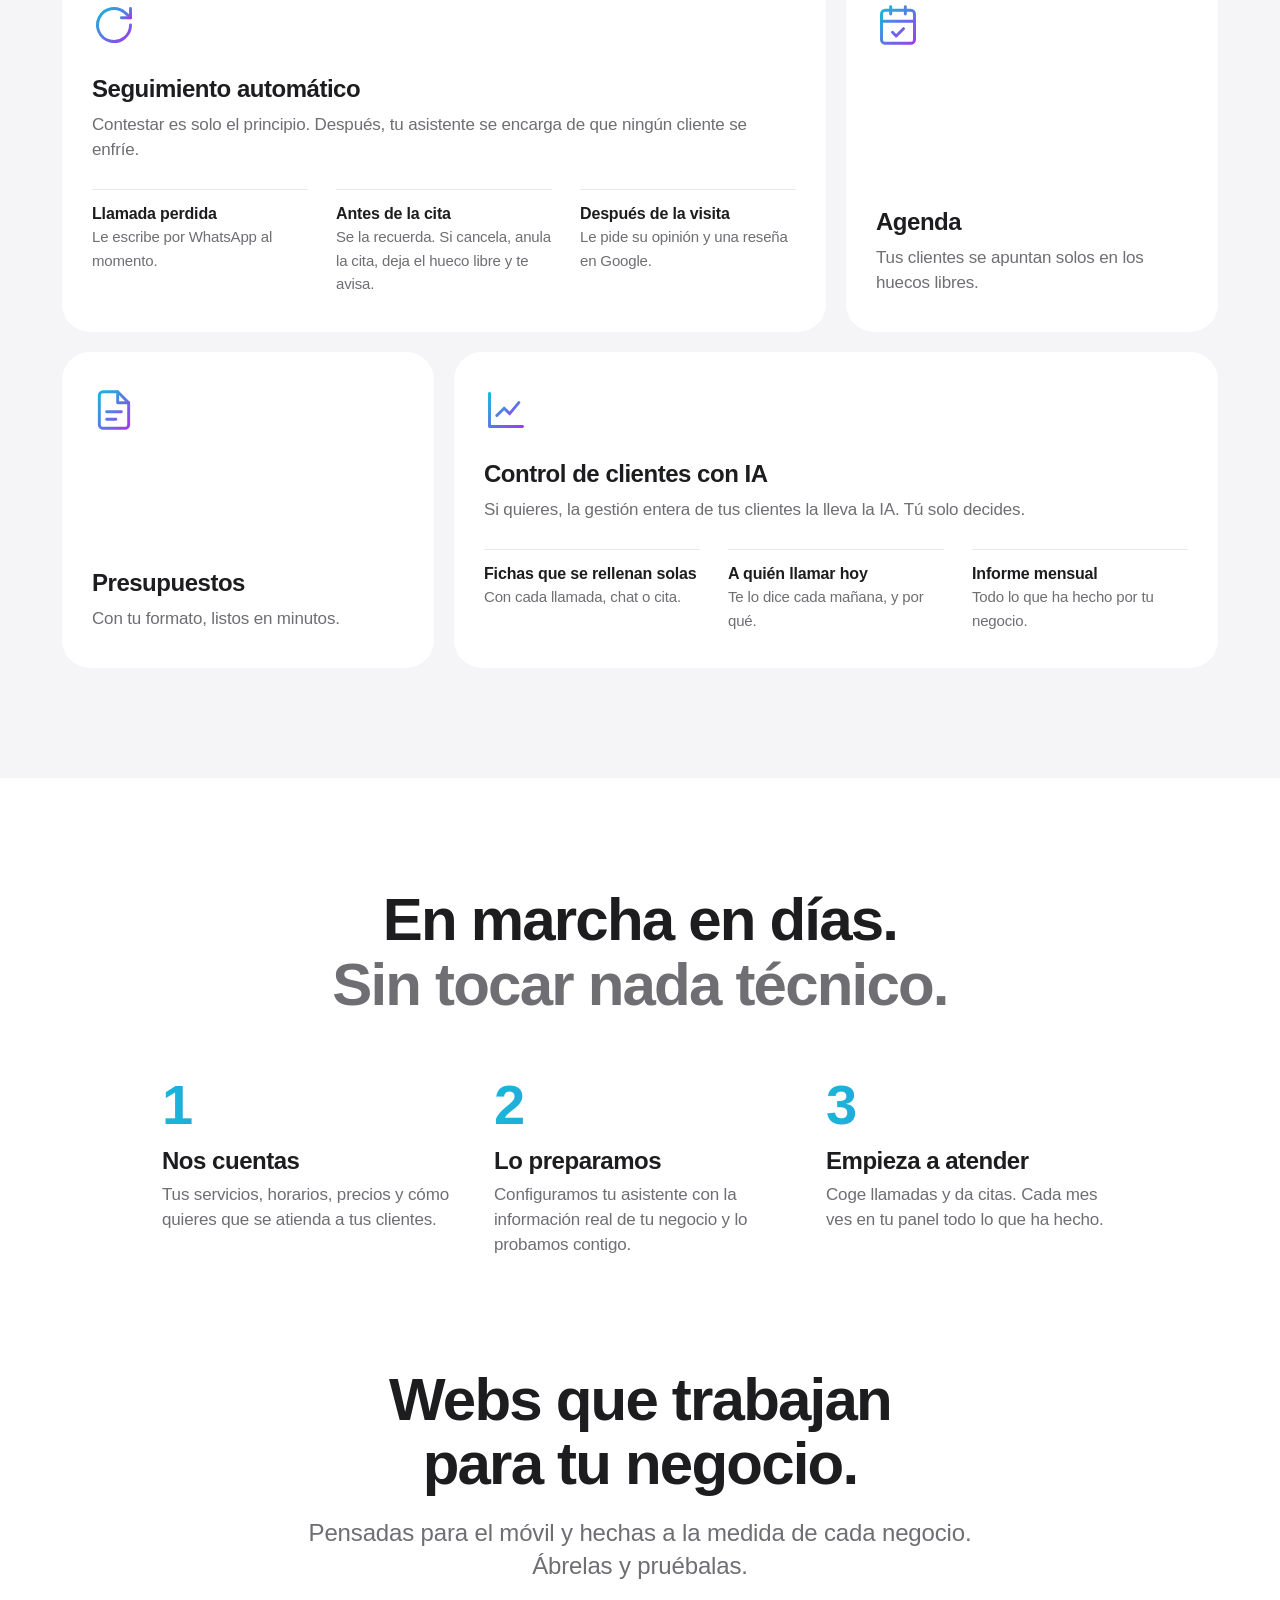
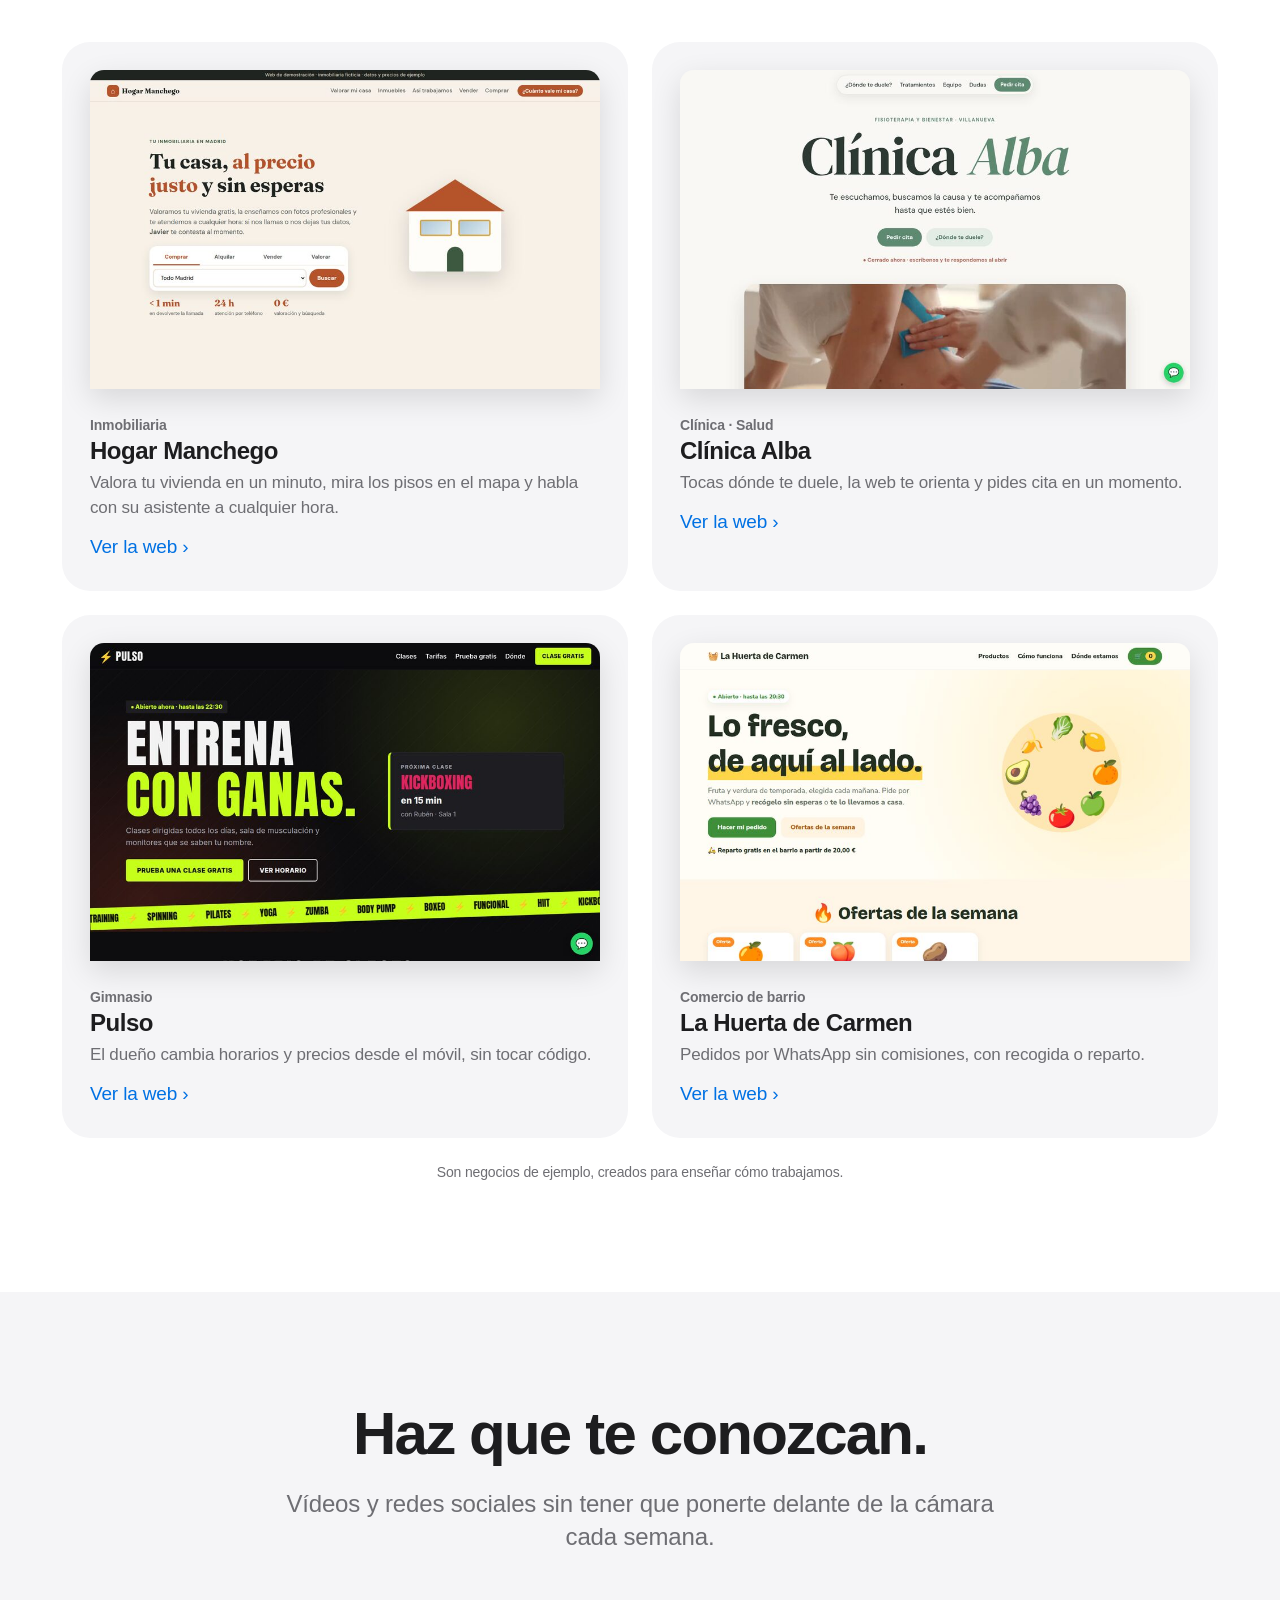
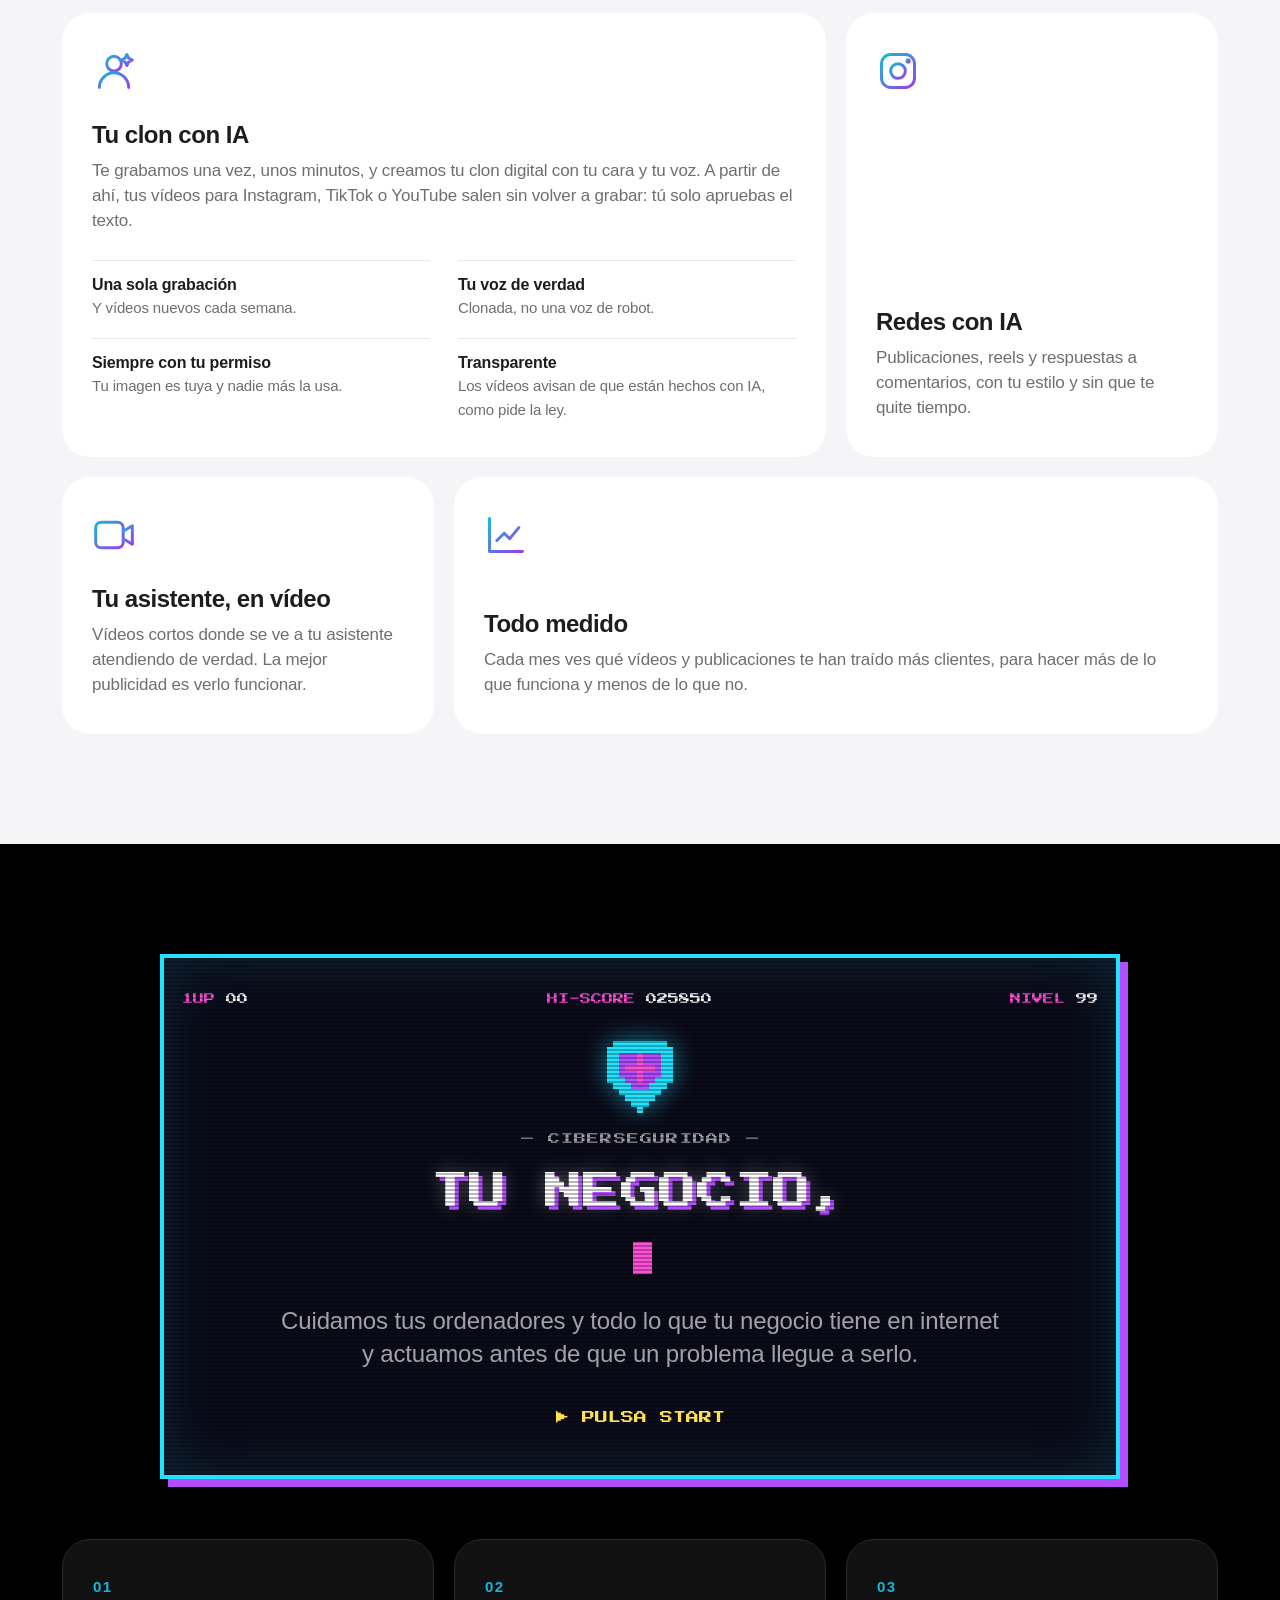
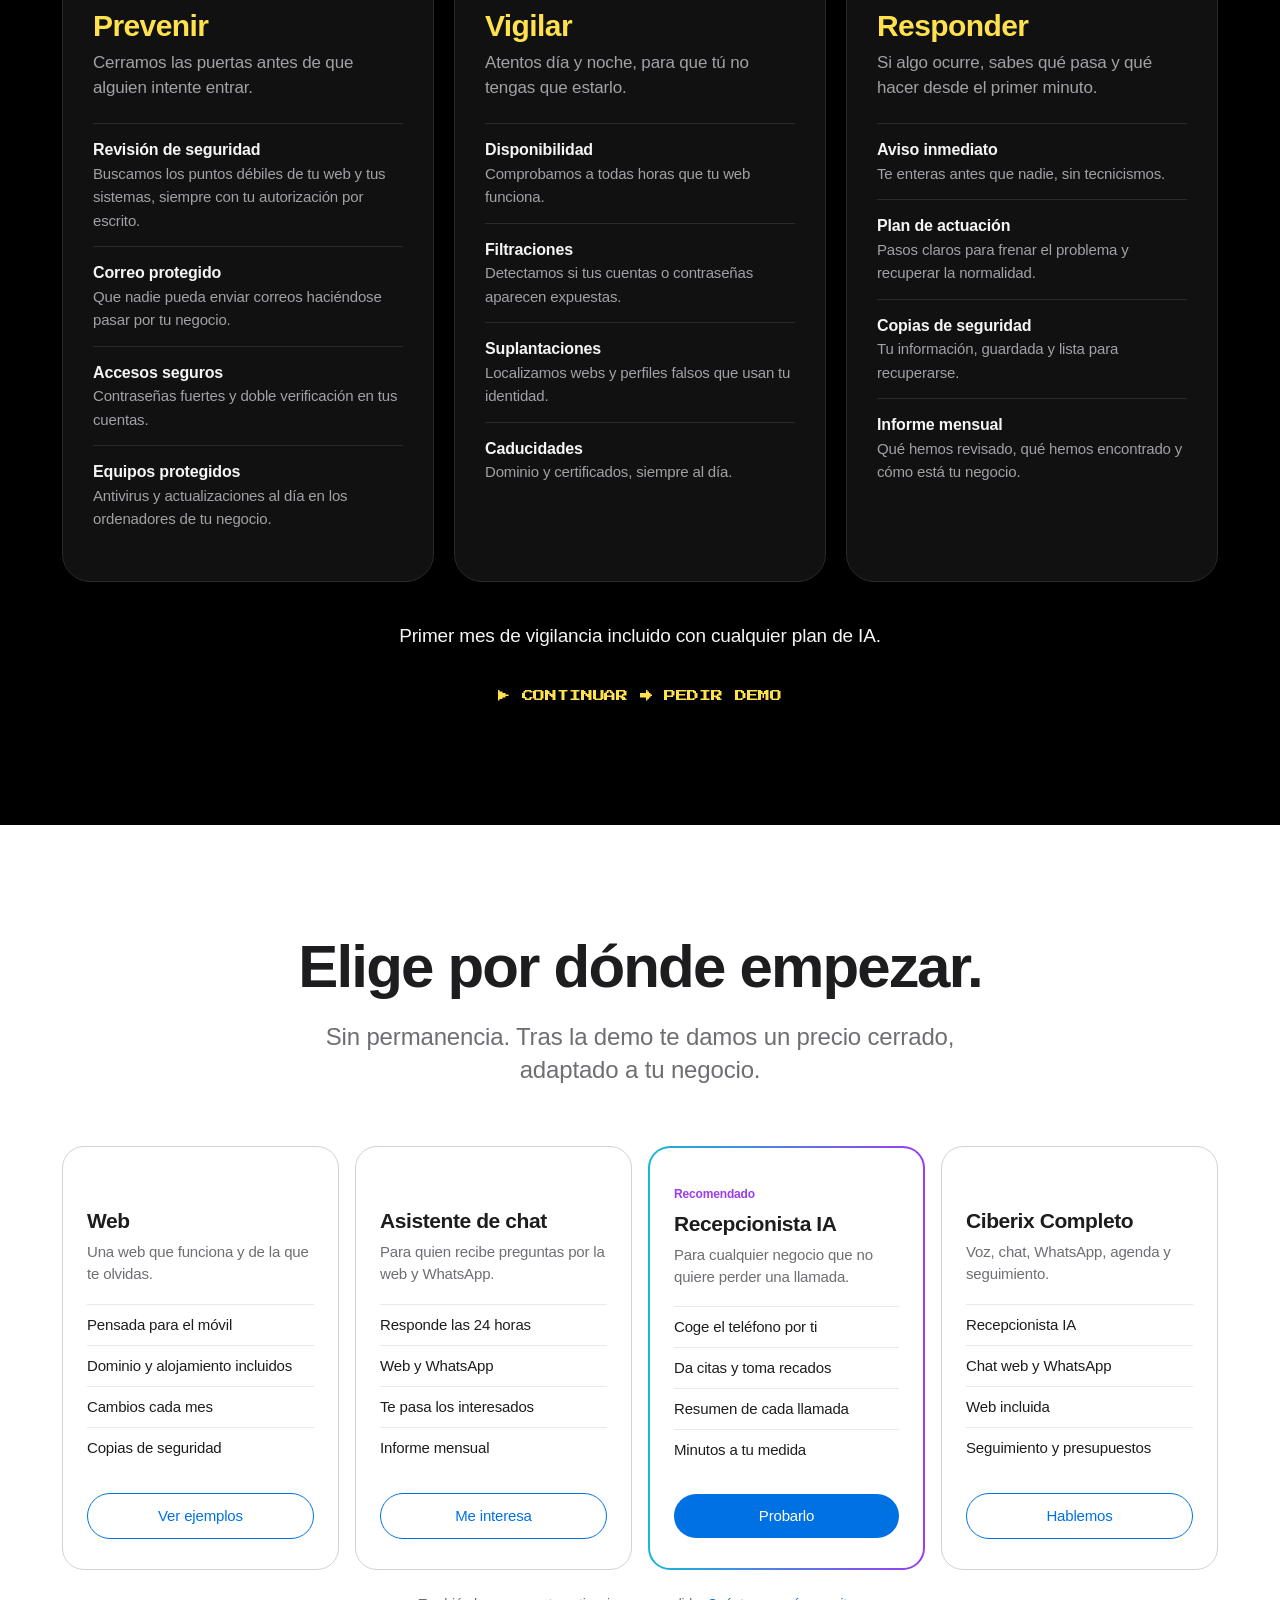
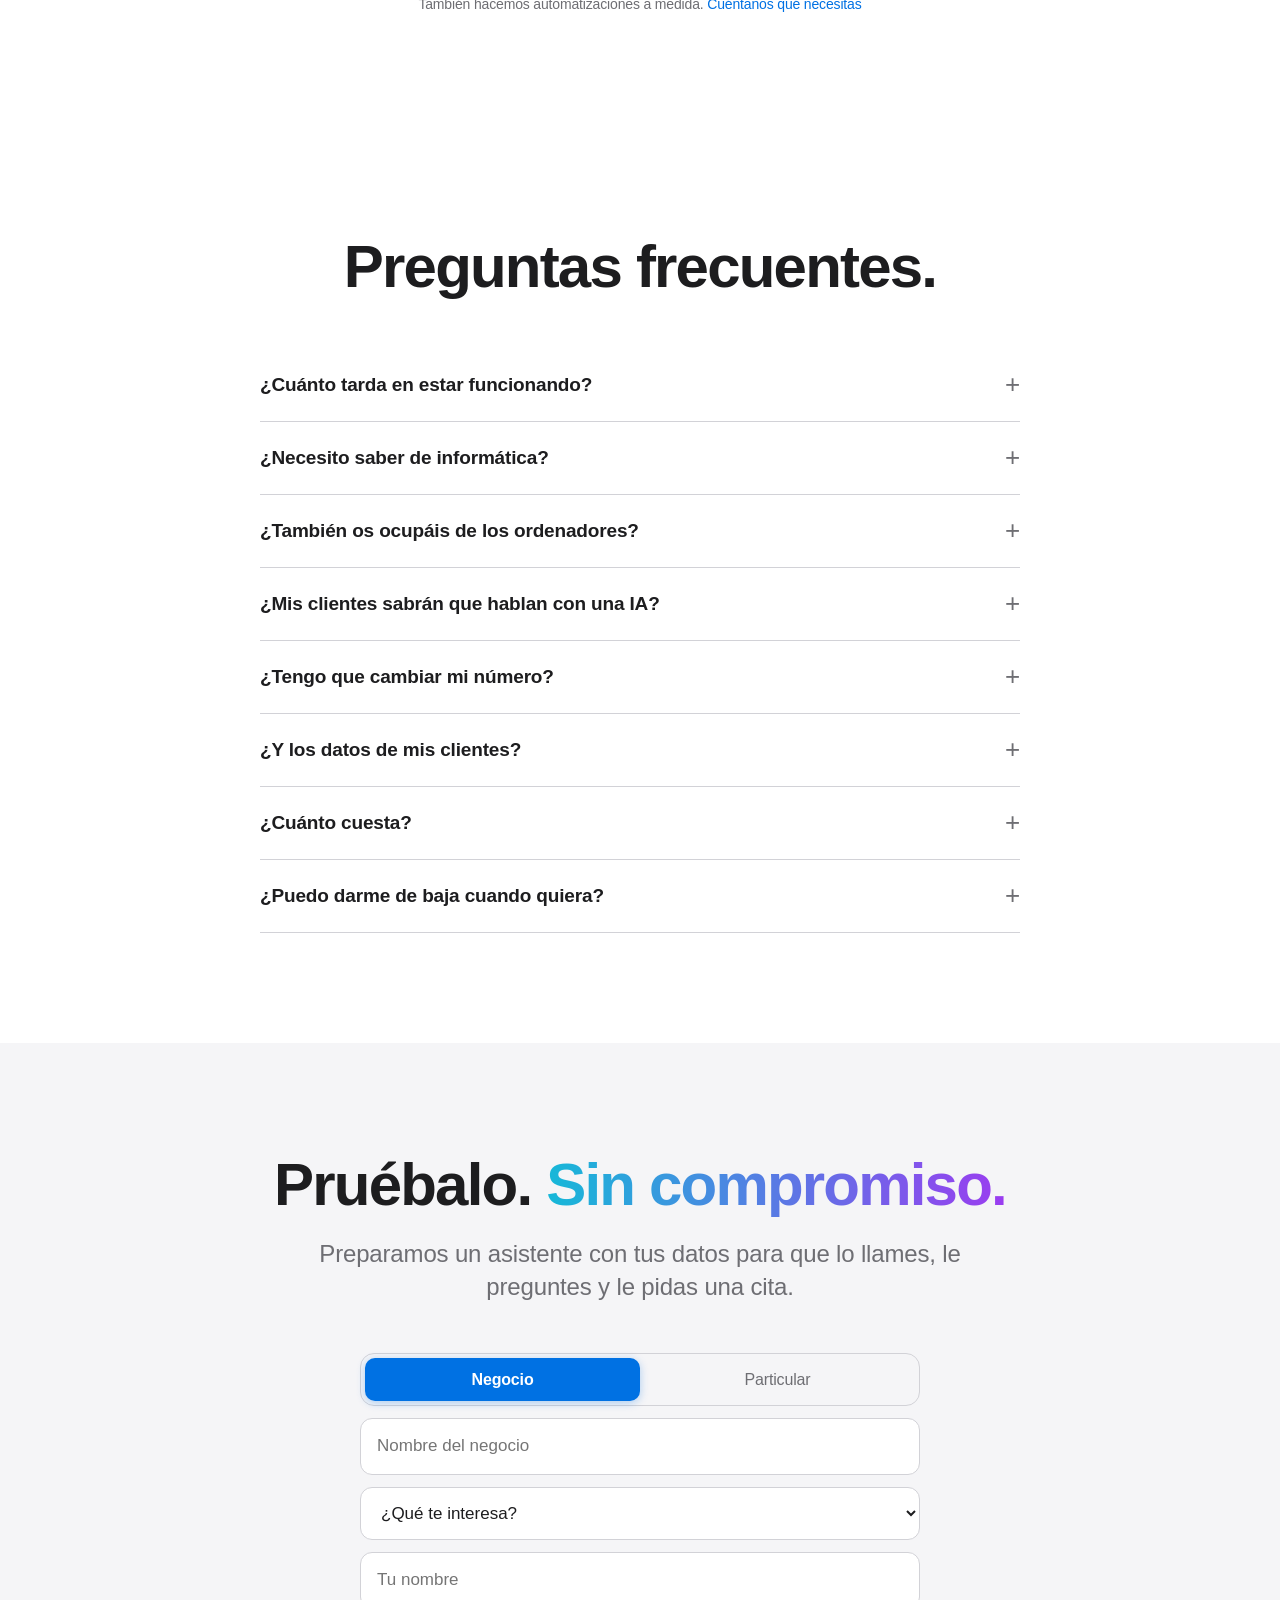
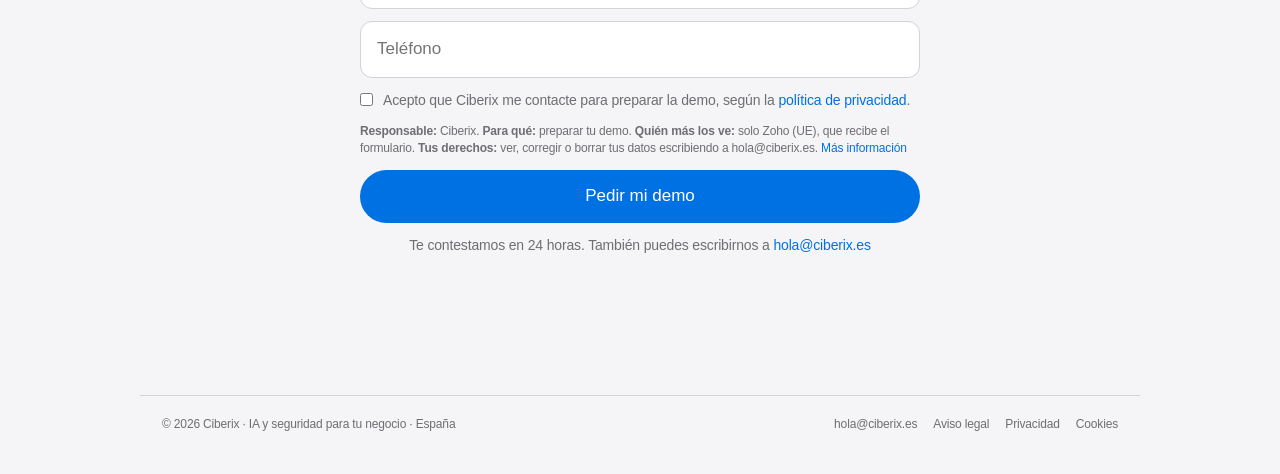
==== commit a257426b: "Contador propio: stats.ciberix.es (Oracle, Madrid), js/v.js, CSP y privacidad con Oracle y Cloudflar" ====
--- a/index.html
+++ b/index.html
@@ -2,7 +2,7 @@
 <html lang="es">
 <head>
 <meta charset="utf-8">
-<meta http-equiv="Content-Security-Policy" content="default-src 'self'; script-src 'self'; style-src 'self' 'unsafe-inline'; img-src 'self' data: https://ciberix.goatcounter.com; font-src 'self'; connect-src 'self' https://ciberix.goatcounter.com https://forms.zohopublic.eu; form-action 'self'; frame-src 'none'; object-src 'none'; base-uri 'none'; upgrade-insecure-requests">
+<meta http-equiv="Content-Security-Policy" content="default-src 'self'; script-src 'self'; style-src 'self' 'unsafe-inline'; img-src 'self' data: https://stats.ciberix.es; font-src 'self'; connect-src 'self' https://stats.ciberix.es https://forms.zohopublic.eu; form-action 'self'; frame-src 'none'; object-src 'none'; base-uri 'none'; upgrade-insecure-requests">
 <meta name="referrer" content="strict-origin-when-cross-origin">
 <meta name="viewport" content="width=device-width, initial-scale=1">
 <script src="js/tema.js"></script>
@@ -766,6 +766,6 @@
 </dialog>
 
 <script src="js/principal.js"></script>
-<script data-goatcounter="https://ciberix.goatcounter.com/count" async src="js/count.js"></script>
+<script data-goatcounter="https://stats.ciberix.es/v" async src="js/v.js"></script>
 </body>
 </html>
